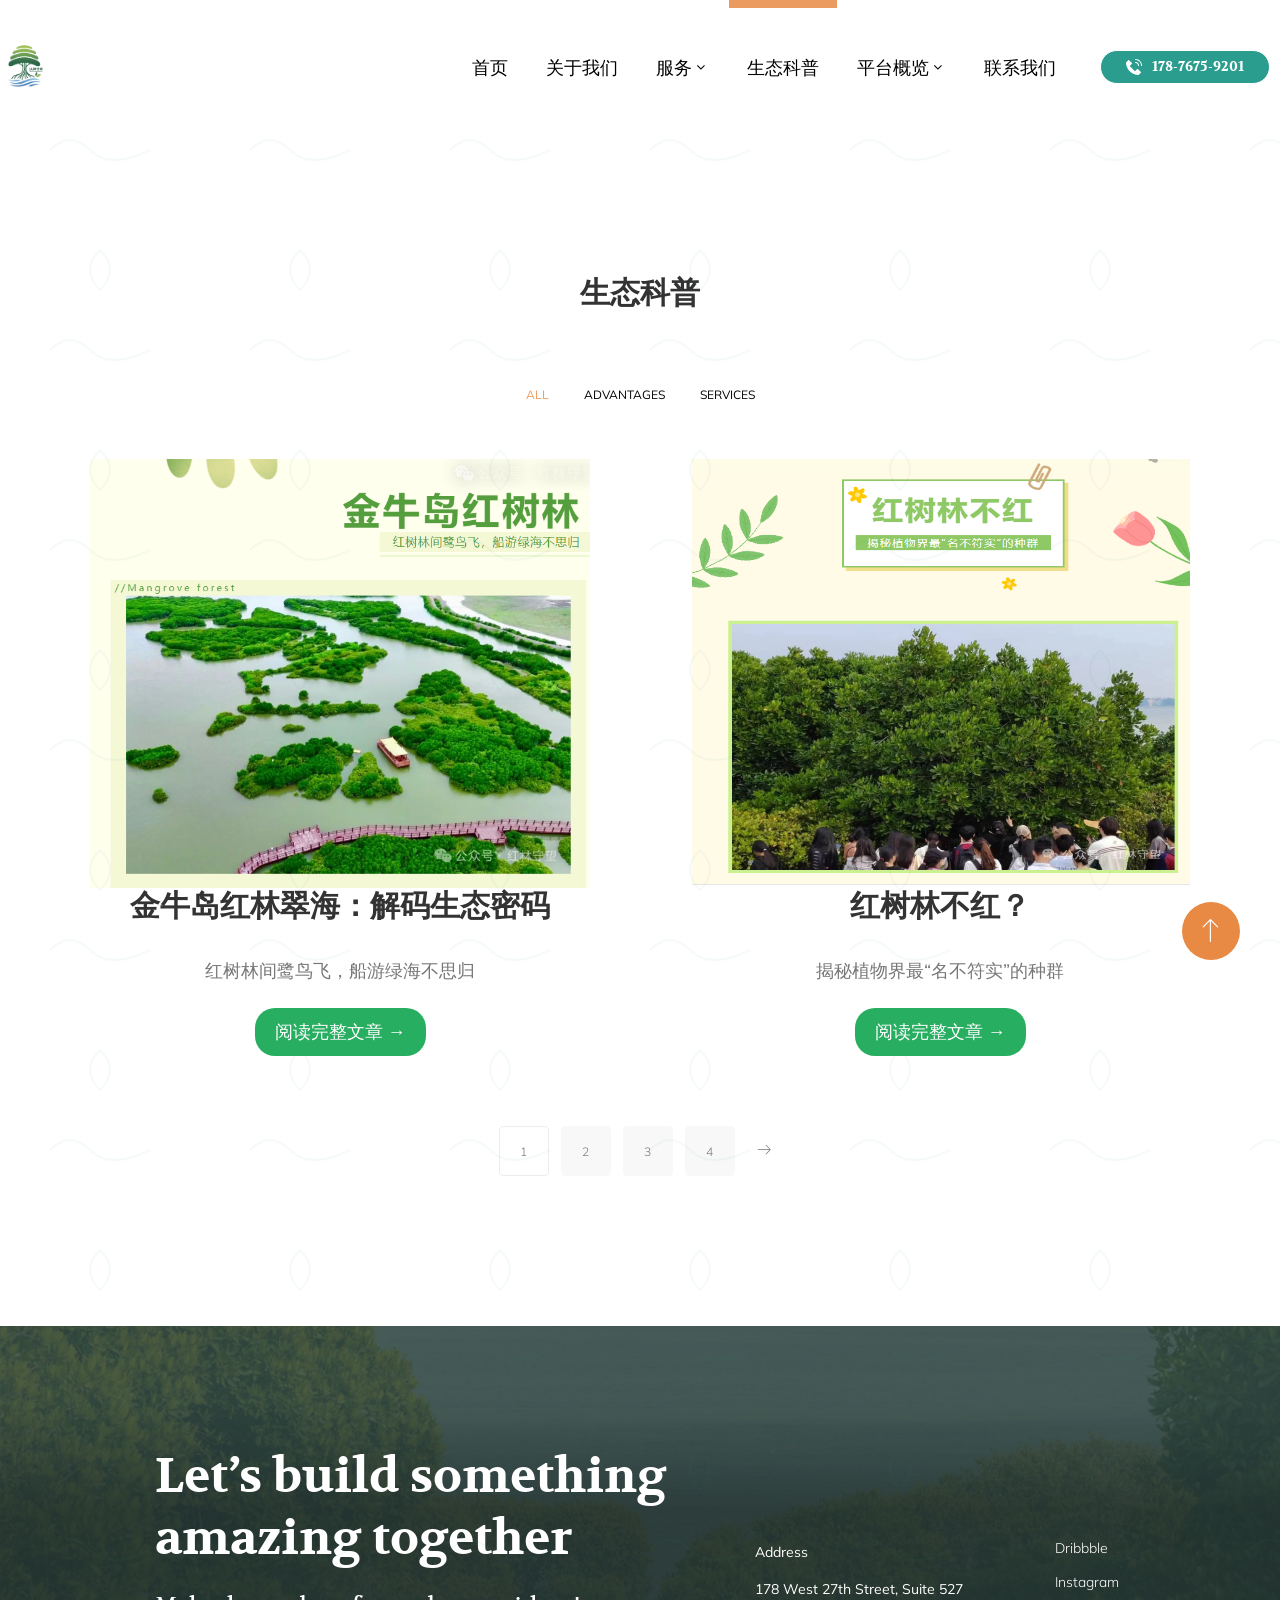
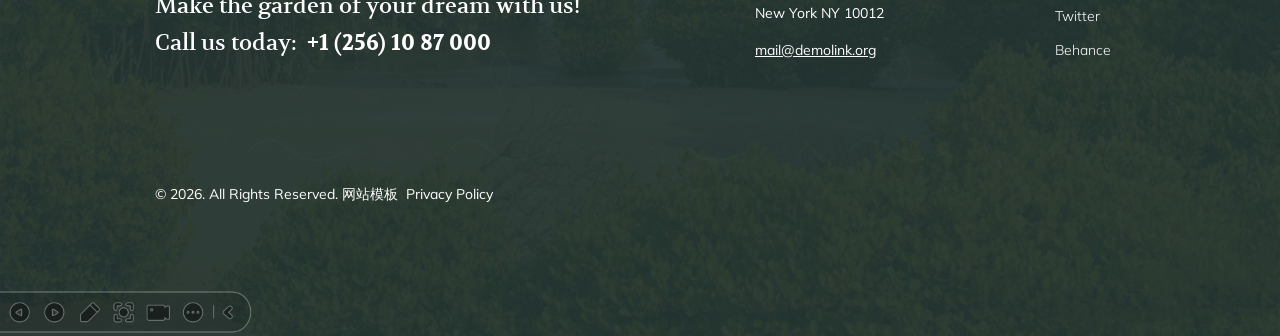
==== portfolio.html @ 729bc595 "deploy: 2025-04-23 18:42:29" ====
<!DOCTYPE html>
<html class="wide wow-animation" lang="en">
  <head>
    <!-- Site Title-->
    <title>红林守望</title>
    <meta name="format-detection" content="telephone=no">
    <meta name="viewport" content="width=device-width, height=device-height, initial-scale=1.0, maximum-scale=1.0, user-scalable=0">
    <!-- <meta name="viewport" content="width=device-width, initial-scale=1.0"> -->
    <meta http-equiv="X-UA-Compatible" content="IE=edge">
    <meta charset="utf-8">
    <link rel="icon" href="images/logo(1).png" type="image/x-icon">
    <!-- Stylesheets-->
    <link rel="stylesheet" type="text/css" href="https://fonts.googleapis.com/css2?family=Mulish:ital,wght@0,200;0,300;0,400;0,500;0,600;0,700;1,300;1,400&amp;family=Volkhov:wght@400;700&amp;display=swap">
    <link rel="stylesheet" href="css/bootstrap.css">
    <link rel="stylesheet" href="css/fonts.css">
    <link rel="stylesheet" href="css/style.css">
    <!-- <link rel="stylesheet" href="css/bootstrap.min.css"> -->

  </head>
  <body>
    <div id="page-loader">
      <div class="cssload-container">
        <div class="cssload-speeding-wheel"></div>
      </div>
    </div>
    <!-- Page-->
    <div class="page">
      <!-- Page Header-->
      <header class="page-header">
        <!-- RD Navbar-->
        <div class="rd-navbar-wrap">
          <nav class="rd-navbar novi-bg novi-bg-img" data-layout="rd-navbar-fixed" data-sm-layout="rd-navbar-fixed" data-md-layout="rd-navbar-fixed" data-lg-layout="rd-navbar-fixed" data-xl-layout="rd-navbar-static" data-xxl-layout="rd-navbar-static" data-sm-device-layout="rd-navbar-fixed" data-md-device-layout="rd-navbar-fixed" data-lg-device-layout="rd-navbar-fixed" data-xl-device-layout="rd-navbar-static" data-xxl-device-layout="rd-navbar-static" data-stick-up-clone="false" data-sm-stick-up="true" data-md-stick-up="true" data-lg-stick-up="true" data-xl-stick-up="true" data-xxl-stick-up="true" data-lg-stick-up-offset="69px" data-xl-stick-up-offset="1px" data-xxl-stick-up-offset="1px">
            <div class="rd-navbar-inner">
              <!-- RD Navbar Panel-->
              <div class="rd-navbar-panel">
                <button class="rd-navbar-toggle" data-rd-navbar-toggle=".rd-navbar-nav-wrap"><span></span></button>
                <!-- RD Navbar Brand-->
                <div class="rd-navbar-brand">
                  <!-- Brand--><a class="brand" href="index.html"><img class="brand-logo-dark" src="images/logo(1).png" alt="" width="119" height="43"/><img class="brand-logo-light" src="images/logo(1).png" alt="" width="119" height="43"/></a>
                </div>
              </div>
              <!-- RD Navbar Nav-->
              <div class="rd-navbar-nav-wrap">
                <div class="rd-navbar-nav-wrap__element"><a class="button button-primary button-icon button-sm" href="tel:#">
                    <svg width="16" height="16" viewBox="0 0 16 16">
                      <path d="M9.5 0H9V1H9.5C10.2604 1 10.974 1.14583 11.6406 1.4375C12.3073 1.71875 12.8906 2.10938 13.3906 2.60938C13.8906 3.10938 14.2812 3.69271 14.5625 4.35938C14.8542 5.02604 15 5.73958 15 6.5V7H16V6.5C16 5.60417 15.8281 4.76042 15.4844 3.96875C15.151 3.17708 14.6875 2.48958 14.0938 1.90625C13.5104 1.3125 12.8229 0.848958 12.0312 0.515625C11.2396 0.171875 10.3958 0 9.5 0ZM13 7V6.5C13 6.02083 12.9062 5.56771 12.7188 5.14062C12.5417 4.71354 12.2917 4.34375 11.9688 4.03125C11.6562 3.70833 11.2865 3.45833 10.8594 3.28125C10.4323 3.09375 9.97917 3 9.5 3H9V4H9.5C10.1875 4 10.776 4.24479 11.2656 4.73438C11.7552 5.22396 12 5.8125 12 6.5V7H13ZM12.5938 16L14.8438 13.7344C14.9479 13.6406 15 13.526 15 13.3906C15 13.2448 14.9479 13.1198 14.8438 13.0156L11.8906 10.0625C11.7969 9.96875 11.6771 9.92188 11.5312 9.92188C11.3958 9.92188 11.2812 9.96875 11.1875 10.0625L8.92188 12.3281L3.67188 7.07812L5.9375 4.8125C6.03125 4.71875 6.07812 4.60417 6.07812 4.46875C6.07812 4.32292 6.03125 4.20312 5.9375 4.10938L2.98438 1.15625C2.88021 1.05208 2.75521 1 2.60938 1C2.47396 1 2.35938 1.05208 2.26562 1.15625L0 3.40625C0 5.14583 0.328125 6.78125 0.984375 8.3125C1.65104 9.84375 2.55208 11.1771 3.6875 12.3125C4.82292 13.4479 6.15625 14.3438 7.6875 15C9.21875 15.6667 10.8542 16 12.5938 16Z"></path>
                    </svg><span>178-7675-9201</span></a></div>
                <ul class="rd-navbar-nav">
                  <li class="rd-nav-item"><a class="rd-nav-link" href="index.html">首页</a>
                  </li>
                  <li class="rd-nav-item"><a class="rd-nav-link" href="about.html">关于我们</a>
                  </li>
                  <li class="rd-nav-item"><a class="rd-nav-link" href="services.html">服务</a>
                    <ul class="rd-menu rd-navbar-dropdown">
                      <li class="rd-dropdown-item"><a class="rd-dropdown-link" href="services.html">服务</a>
                      </li>
                      <li class="rd-dropdown-item"><a class="rd-dropdown-link" href="single-service.html">会员服务</a>
                      </li>
                    </ul>
                  </li>
                  <li class="rd-nav-item active"><a class="rd-nav-link" href="portfolio.html">生态科普</a>
                  </li>
                  <li class="rd-nav-item"><a class="rd-nav-link" href="#">平台概览</a>
                    <ul class="rd-menu rd-navbar-megamenu">
                      <li class="rd-megamenu-item">
                        <p class="rd-megamenu-header">生态数据</p>
                        <ul class="rd-megamenu-list">
                          <li class="rd-megamenu-list-item"><a class="rd-megamenu-list-link" href="404-page.html">404 Page</a></li>
                          <li class="rd-megamenu-list-item"><a class="rd-megamenu-list-link" href="search-results.html">Search Results</a></li>
                          <li class="rd-megamenu-list-item"><a class="rd-megamenu-list-link" href="privacy-policy.html">Privacy Policy</a></li>
                          <li class="rd-megamenu-list-item"><a class="rd-megamenu-list-link" href="accordion.html">Accordion</a></li>
                        </ul>
                      </li>
                      <li class="rd-megamenu-item">
                        <p class="rd-megamenu-header">Elements</p>
                        <ul class="rd-megamenu-list">
                          <li class="rd-megamenu-list-item"><a class="rd-megamenu-list-link" href="buttons.html">Buttons</a></li>
                          <li class="rd-megamenu-list-item"><a class="rd-megamenu-list-link" href="typography.html">Typography</a></li>
                          <li class="rd-megamenu-list-item"><a class="rd-megamenu-list-link" href="tabs.html">Tabs</a></li>
                          <li class="rd-megamenu-list-item"><a class="rd-megamenu-list-link" href="contact-forms.html">Contact Forms</a></li>
                        </ul>
                      </li>
                    </ul>
                  </li>
                  <li class="rd-nav-item"><a class="rd-nav-link" href="contacts.html">联系我们</a>
                  </li>
                </ul>
              </div>
            </div>
          </nav>
        </div>
      </header>

      <!-- Breadcrumbs
      <section class="section novi-bg novi-bg-img breadcrumbs-custom">
        <div class="container">
          <div class="breadcrumbs-custom__inner">
            <p class="breadcrumbs-custom__title">Portfolio</p>
            <ul class="breadcrumbs-custom__path">
              <li><a href="index.html">Home</a></li>
              <li class="active">Portfolio</li>
            </ul>
          </div>
        </div>
      </section> -->

      <section class="section novi-bg novi-bg-img section-lg bg-default text-center">
        <div class="container">
          <h3>生态科普</h3>
          <div class="isotope-wrap row row-70">
            <div class="col-sm-12">
              <ul class="list-nav isotope-filters isotope-filters-horizontal">
                <li><a class="active" data-isotope-filter="*" data-isotope-group="gallery" href="#">All</a></li>
                <li><a data-isotope-filter="Category 1" data-isotope-group="gallery" href="#">Advantages</a></li>
                <li><a data-isotope-filter="Category 2" data-isotope-group="gallery" href="#">Services</a></li>
              </ul>
              <!-- <a href="https://mp.weixin.qq.com/s/g0KzuZ9nDtDCuirLggpBhQ" target="_blank">
                <img 
                    src="images/gzh1.png" 
                    alt="示例图片"
                    style="width: 500px; height: auto; cursor: pointer;"
                >
            </a>
            <a href="https://mp.weixin.qq.com/s/JZpH1WlReajyDQAFOYe4UA" target="_blank">
              <img 
                  src="images/gzh2.png" 
                  alt="示例图片"
                  style="width: 500px; height: 429.46px; cursor: pointer;"
              >
          </a> -->
          <!-- 文章卡片示例 -->
<div class="article-card row">
  <div style="width: 50%;">
      <a href="https://mp.weixin.qq.com/s/g0KzuZ9nDtDCuirLggpBhQ" target="_blank">
        <img 
            src="images/gzh1.png" 
            alt="示例图片"
            style="width: 500px; height: auto; cursor: pointer;"
        >
    </a>
      <div class="card-content">
        <h3>金牛岛红林翠海：解码生态密码</h3>
        <p>红树林间鹭鸟飞，船游绿海不思归</p>
        <a href="https://mp.weixin.qq.com/s/g0KzuZ9nDtDCuirLggpBhQ" target="_blank" class="read-btn">
          阅读完整文章 →
        </a>
      </div>
  </div>
    <div style="width: 50%;">
      <a href="https://mp.weixin.qq.com/s/JZpH1WlReajyDQAFOYe4UA" target="_blank">
        <img 
            src="images/gzh2.png" 
            alt="示例图片"
            style="width: 500px; height: 429.46px; cursor: pointer;"
        >
      </a>
      <div class="card-content">
        <h3>红树林不红？</h3>
        <p>揭秘植物界最“名不符实”的种群</p>
        <a href="https://mp.weixin.qq.com/s/JZpH1WlReajyDQAFOYe4UA" target="_blank" class="read-btn">
          阅读完整文章 →
        </a>
      </div>
    </div>
  
</div>
<!-- <div class="article-card">
  <a href="https://mp.weixin.qq.com/s/JZpH1WlReajyDQAFOYe4UA" target="_blank">
    <img 
        src="images/gzh2.png" 
        alt="示例图片"
        style="width: 500px; height: 429.46px; cursor: pointer;"
    >
</a>
  <div class="card-content">
    <h3>北极熊生存现状研究报告</h3>
    <p>全球变暖导致海冰面积持续减少...</p>
    <a href="https://mp.weixin.qq.com/s/JZpH1WlReajyDQAFOYe4UA" target="_blank" class="read-btn">
      阅读完整文章 →
    </a>
  </div>
</div> -->



<style>
/* 卡片悬停动效 */
.article-card {
  transition: transform 0.3s ease;
}
.article-card:hover {
  transform: translateY(-5px);
}

/* 阅读按钮样式 */
.read-btn {
  background: #27ae60;
  padding: 8px 20px;
  border-radius: 20px;
  color: white;
  display: inline-block;
}
.read-btn:hover {
  background: #219a52;
}
</style>
              <!-- <div class="isotope row" data-isotope-layout="fitRows" data-isotope-group="gallery">
                <div class="col-12 col-md-6 col-lg-4 isotope-item" data-filter="Category 1"><a class="img-thumbnail-variant-3" href="images/services-1-original.jpg" data-lightgallery="item">
                    <figure><img src="images/services-1-418x315.jpg" alt="" width="418" height="315"/>
                    </figure>
                    <div class="caption"><span class="icon novi-icon hover-top-element linear-icon-picture"></span>
                      <ul class="list-inline-tag hover-top-element">
                        <li>Advantages</li>
                      </ul>
                      <p class="heading-5 hover-top-element">Professional Staff</p>
                      <div class="divider"></div>
                      <p class="small hover-bottom-element">Creating stunning exteriors.</p><span class="icon novi-icon arrow-right linear-icon-plus"></span>
                    </div></a>
                </div>
                <div class="col-12 col-md-6 col-lg-4 isotope-item" data-filter="Category 1"><a class="img-thumbnail-variant-3" href="images/services-2-original.jpg" data-lightgallery="item">
                    <figure><img src="images/services-2-418x315.jpg" alt="" width="418" height="315"/>
                    </figure>
                    <div class="caption"><span class="icon novi-icon hover-top-element linear-icon-picture"></span>
                      <ul class="list-inline-tag hover-top-element">
                        <li>Advantages</li>
                      </ul>
                      <p class="heading-5 hover-top-element">High-Quality Materials</p>
                      <div class="divider"></div>
                      <p class="small hover-bottom-element">Creating stunning exteriors.</p><span class="icon novi-icon arrow-right linear-icon-plus"></span>
                    </div></a>
                </div>
                <div class="col-12 col-md-6 col-lg-4 isotope-item" data-filter="Category 2"><a class="img-thumbnail-variant-3" href="images/services-3-original.jpg" data-lightgallery="item">
                    <figure><img src="images/services-3-418x315.jpg" alt="" width="418" height="315"/>
                    </figure>
                    <div class="caption"><span class="icon novi-icon hover-top-element linear-icon-picture"></span>
                      <ul class="list-inline-tag hover-top-element">
                        <li>Services</li>
                      </ul>
                      <p class="heading-5 hover-top-element">Exterior Design</p>
                      <div class="divider"></div>
                      <p class="small hover-bottom-element">Creating stunning exteriors.</p><span class="icon novi-icon arrow-right linear-icon-plus"></span>
                    </div></a>
                </div>
                <div class="col-12 col-md-6 col-lg-4 isotope-item" data-filter="Category 2"><a class="img-thumbnail-variant-3" href="images/services-4-original.jpg" data-lightgallery="item">
                    <figure><img src="images/services-4-418x315.jpg" alt="" width="418" height="315"/>
                    </figure>
                    <div class="caption"><span class="icon novi-icon hover-top-element linear-icon-picture"></span>
                      <ul class="list-inline-tag hover-top-element">
                        <li>Services</li>
                      </ul>
                      <p class="heading-5 hover-top-element">Project Planning</p>
                      <div class="divider"></div>
                      <p class="small hover-bottom-element">Creating stunning exteriors.</p><span class="icon novi-icon arrow-right linear-icon-plus"></span>
                    </div></a>
                </div>
                <div class="col-12 col-md-6 col-lg-4 isotope-item" data-filter="Category 2"><a class="img-thumbnail-variant-3" href="images/services-5-original.jpg" data-lightgallery="item">
                    <figure><img src="images/services-5-418x315.jpg" alt="" width="418" height="315"/>
                    </figure>
                    <div class="caption"><span class="icon novi-icon hover-top-element linear-icon-picture"></span>
                      <ul class="list-inline-tag hover-top-element">
                        <li>Services</li>
                      </ul>
                      <p class="heading-5 hover-top-element">Exterior Renovation</p>
                      <div class="divider"></div>
                      <p class="small hover-bottom-element">Creating stunning exteriors.</p><span class="icon novi-icon arrow-right linear-icon-plus"></span>
                    </div></a>
                </div>
                <div class="col-12 col-md-6 col-lg-4 isotope-item" data-filter="Category 2"><a class="img-thumbnail-variant-3" href="images/services-6-original.jpg" data-lightgallery="item">
                    <figure><img src="images/services-6-418x315.jpg" alt="" width="418" height="315"/>
                    </figure>
                    <div class="caption"><span class="icon novi-icon hover-top-element linear-icon-picture"></span>
                      <ul class="list-inline-tag hover-top-element">
                        <li>Services</li>
                      </ul>
                      <p class="heading-5 hover-top-element">Landscape Design</p>
                      <div class="divider"></div>
                      <p class="small hover-bottom-element">Creating stunning exteriors.</p><span class="icon novi-icon arrow-right linear-icon-plus"></span>
                    </div></a>
                </div>
              </div> -->
            </div>
            <div class="col-sm-12">
              <!-- Classic Pagination-->
              <nav>
                <ul class="pagination-classic">
                  <li class="active"><span>1</span></li>
                  <li><a href="#">2</a></li>
                  <li><a href="#">3</a></li>
                  <li><a href="#">4</a></li>
                  <li><a class="icon novi-icon linear-icon-arrow-right" href="#"></a></li>
                </ul>
              </nav>
            </div>
          </div>
        </div>
      </section>
      <!-- Page Footer-->
      <footer class="section footer bg-secondary">
        <div class="container">
          <div class="row row-50 align-items-end">
            <div class="col-lg-6 offset-xl-1">
              <h2>Let’s build something amazing together</h2>
              <h4 class="fw-normal">Make the garden of your dream with us!</h4>
              <h4 class="fw-normal">Call us today:&nbsp;&nbsp;<a class="fw-bold" href="tel:#">+1 (256) 10 87 000</a></h4>
            </div>
            <div class="col-lg-3 col-sm-6">
              <div class="small">Address</div>
              <div class="small"><a href="#">178 West 27th Street, Suite 527 <br> New York NY 10012</a></div>
              <div class="small"><a href="mailto:#">mail@demolink.org</a></div>
            </div>
            <div class="col-xl-2 col-lg-3 col-sm-6">
              <ul class="footer-link-list small">
                <li class="footer-link-item"><a class="footer-link fw-light" href="#">Dribbble</a></li>
                <li class="footer-link-item"><a class="footer-link fw-light" href="#">Instagram</a></li>
                <li class="footer-link-item"><a class="footer-link fw-light" href="#">Twitter</a></li>
                <li class="footer-link-item"><a class="footer-link fw-light" href="#">Behance</a></li>
              </ul>
            </div>
          </div>
          <div class="row">
            <div class="col-auto offset-xl-1">
              <p class="rights small"><span>&copy;&nbsp;</span><span class="copyright-year"></span><span>.&nbsp;</span><span>All Rights Reserved.</span><span>&nbsp;</span><a target="_blank" href="https://www.mobanwang.com/" title="网站模板">网站模板</a>&nbsp;&nbsp;<a href="privacy-policy.html">Privacy Policy</a></p>
            </div>
          </div>
        </div>
      </footer>
    </div>
    <!-- Global Mailform Output-->
    <div class="snackbars" id="form-output-global"></div>
    <!-- Javascript-->
    <script src="js/core.min.js"></script>
    <script src="js/script.js"></script>
  </body>
</html>
---- css/fonts.css ----
/** @group Fonts *//*
*
* Font Awesome Icons 4.7.0
* --------------------------------------------------
*/@font-face {	font-family: 'FontAwesome';	src: url("../fonts/fontawesome-webfont.eot?v=4.7.0");	src: url("../fonts/fontawesome-webfont.eot?#iefix&v=4.7.0") format("embedded-opentype"), url("../fonts/fontawesome-webfont.woff2?v=4.7.0") format("woff2"), url("../fonts/fontawesome-webfont.woff?v=4.7.0") format("woff"), url("../fonts/fontawesome-webfont.ttf?v=4.7.0") format("truetype"), url("../fonts/fontawesome-webfont.svg?v=4.7.0#fontawesomeregular") format("svg");	font-weight: normal;	font-style: normal;}.fa {	display: inline-block;	font-family: 'FontAwesome';	font-size: inherit;	text-rendering: auto;	-webkit-font-smoothing: antialiased;	-moz-osx-font-smoothing: grayscale;}[class*='fa-']:before {	font-weight: 400;	font-family: 'FontAwesome';}/* makes the font 33% larger relative to the icon container */.fa-lg {	font-size: 1.33333333em;	line-height: 0.75em;	vertical-align: -15%;}.fa-2x {	font-size: 2em;}.fa-3x {	font-size: 3em;}.fa-4x {	font-size: 4em;}.fa-5x {	font-size: 5em;}.fa-fw {	width: 1.28571429em;	text-align: center;}.fa-ul {	padding-left: 0;	margin-left: 2.14285714em;	list-style-type: none;}.fa-ul > li {	position: relative;}.fa-li {	position: absolute;	left: -2.14285714em;	width: 2.14285714em;	top: 0.14285714em;	text-align: center;}.fa-li.fa-lg {	left: -1.85714286em;}.fa-border {	padding: .2em .25em .15em;	border: solid 0.08em #eeeeee;	border-radius: .1em;}.fa-pull-left {	float: left;}.fa-pull-right {	float: right;}.fa.fa-pull-left {	margin-right: .3em;}.fa.fa-pull-right {	margin-left: .3em;}/* Deprecated as of 4.4.0 */.pull-right {	float: right;}.pull-left {	float: left;}.fa.pull-left {	margin-right: .3em;}.fa.pull-right {	margin-left: .3em;}.fa-spin {	-webkit-animation: fa-spin 2s infinite linear;	animation: fa-spin 2s infinite linear;}.fa-pulse {	-webkit-animation: fa-spin 1s infinite steps(8);	animation: fa-spin 1s infinite steps(8);}@-webkit-keyframes fa-spin {	0% {		-webkit-transform: rotate(0deg);		transform: rotate(0deg);	}	100% {		-webkit-transform: rotate(359deg);		transform: rotate(359deg);	}}@keyframes fa-spin {	0% {		-webkit-transform: rotate(0deg);		transform: rotate(0deg);	}	100% {		-webkit-transform: rotate(359deg);		transform: rotate(359deg);	}}.fa-rotate-90 {	-ms-filter: "progid:DXImageTransform.Microsoft.BasicImage(rotation=1)";	-webkit-transform: rotate(90deg);	-ms-transform: rotate(90deg);	transform: rotate(90deg);}.fa-rotate-180 {	-ms-filter: "progid:DXImageTransform.Microsoft.BasicImage(rotation=2)";	-webkit-transform: rotate(180deg);	-ms-transform: rotate(180deg);	transform: rotate(180deg);}.fa-rotate-270 {	-ms-filter: "progid:DXImageTransform.Microsoft.BasicImage(rotation=3)";	-webkit-transform: rotate(270deg);	-ms-transform: rotate(270deg);	transform: rotate(270deg);}.fa-flip-horizontal {	-ms-filter: "progid:DXImageTransform.Microsoft.BasicImage(rotation=0, mirror=1)";	-webkit-transform: scale(-1, 1);	-ms-transform: scale(-1, 1);	transform: scale(-1, 1);}.fa-flip-vertical {	-ms-filter: "progid:DXImageTransform.Microsoft.BasicImage(rotation=2, mirror=1)";	-webkit-transform: scale(1, -1);	-ms-transform: scale(1, -1);	transform: scale(1, -1);}:root .fa-rotate-90,:root .fa-rotate-180,:root .fa-rotate-270,:root .fa-flip-horizontal,:root .fa-flip-vertical {	filter: none;}.fa-stack {	position: relative;	display: inline-block;	width: 2em;	height: 2em;	line-height: 2em;	vertical-align: middle;}.fa-stack-1x,.fa-stack-2x {	position: absolute;	left: 0;	width: 100%;	text-align: center;}.fa-stack-1x {	line-height: inherit;}.fa-stack-2x {	font-size: 2em;}.fa-inverse {	color: #ffffff;}/* Font Awesome uses the Unicode Private Use Area (PUA) to ensure screen
   readers do not read off random characters that represent icons */.fa-glass:before {	content: "\f000";}.fa-music:before {	content: "\f001";}.fa-search:before {	content: "\f002";}.fa-envelope-o:before {	content: "\f003";}.fa-heart:before {	content: "\f004";}.fa-star:before {	content: "\f005";}.fa-star-o:before {	content: "\f006";}.fa-user:before {	content: "\f007";}.fa-film:before {	content: "\f008";}.fa-th-large:before {	content: "\f009";}.fa-th:before {	content: "\f00a";}.fa-th-list:before {	content: "\f00b";}.fa-check:before {	content: "\f00c";}.fa-remove:before,.fa-close:before,.fa-times:before {	content: "\f00d";}.fa-search-plus:before {	content: "\f00e";}.fa-search-minus:before {	content: "\f010";}.fa-power-off:before {	content: "\f011";}.fa-signal:before {	content: "\f012";}.fa-gear:before,.fa-cog:before {	content: "\f013";}.fa-trash-o:before {	content: "\f014";}.fa-home:before {	content: "\f015";}.fa-file-o:before {	content: "\f016";}.fa-clock-o:before {	content: "\f017";}.fa-road:before {	content: "\f018";}.fa-download:before {	content: "\f019";}.fa-arrow-circle-o-down:before {	content: "\f01a";}.fa-arrow-circle-o-up:before {	content: "\f01b";}.fa-inbox:before {	content: "\f01c";}.fa-play-circle-o:before {	content: "\f01d";}.fa-rotate-right:before,.fa-repeat:before {	content: "\f01e";}.fa-refresh:before {	content: "\f021";}.fa-list-alt:before {	content: "\f022";}.fa-lock:before {	content: "\f023";}.fa-flag:before {	content: "\f024";}.fa-headphones:before {	content: "\f025";}.fa-volume-off:before {	content: "\f026";}.fa-volume-down:before {	content: "\f027";}.fa-volume-up:before {	content: "\f028";}.fa-qrcode:before {	content: "\f029";}.fa-barcode:before {	content: "\f02a";}.fa-tag:before {	content: "\f02b";}.fa-tags:before {	content: "\f02c";}.fa-book:before {	content: "\f02d";}.fa-bookmark:before {	content: "\f02e";}.fa-print:before {	content: "\f02f";}.fa-camera:before {	content: "\f030";}.fa-font:before {	content: "\f031";}.fa-bold:before {	content: "\f032";}.fa-italic:before {	content: "\f033";}.fa-text-height:before {	content: "\f034";}.fa-text-width:before {	content: "\f035";}.fa-align-left:before {	content: "\f036";}.fa-align-center:before {	content: "\f037";}.fa-align-right:before {	content: "\f038";}.fa-align-justify:before {	content: "\f039";}.fa-list:before {	content: "\f03a";}.fa-dedent:before,.fa-outdent:before {	content: "\f03b";}.fa-indent:before {	content: "\f03c";}.fa-video-camera:before {	content: "\f03d";}.fa-photo:before,.fa-image:before,.fa-picture-o:before {	content: "\f03e";}.fa-pencil:before {	content: "\f040";}.fa-map-marker:before {	content: "\f041";}.fa-adjust:before {	content: "\f042";}.fa-tint:before {	content: "\f043";}.fa-edit:before,.fa-pencil-square-o:before {	content: "\f044";}.fa-share-square-o:before {	content: "\f045";}.fa-check-square-o:before {	content: "\f046";}.fa-arrows:before {	content: "\f047";}.fa-step-backward:before {	content: "\f048";}.fa-fast-backward:before {	content: "\f049";}.fa-backward:before {	content: "\f04a";}.fa-play:before {	content: "\f04b";}.fa-pause:before {	content: "\f04c";}.fa-stop:before {	content: "\f04d";}.fa-forward:before {	content: "\f04e";}.fa-fast-forward:before {	content: "\f050";}.fa-step-forward:before {	content: "\f051";}.fa-eject:before {	content: "\f052";}.fa-chevron-left:before {	content: "\f053";}.fa-chevron-right:before {	content: "\f054";}.fa-plus-circle:before {	content: "\f055";}.fa-minus-circle:before {	content: "\f056";}.fa-times-circle:before {	content: "\f057";}.fa-check-circle:before {	content: "\f058";}.fa-question-circle:before {	content: "\f059";}.fa-info-circle:before {	content: "\f05a";}.fa-crosshairs:before {	content: "\f05b";}.fa-times-circle-o:before {	content: "\f05c";}.fa-check-circle-o:before {	content: "\f05d";}.fa-ban:before {	content: "\f05e";}.fa-arrow-left:before {	content: "\f060";}.fa-arrow-right:before {	content: "\f061";}.fa-arrow-up:before {	content: "\f062";}.fa-arrow-down:before {	content: "\f063";}.fa-mail-forward:before,.fa-share:before {	content: "\f064";}.fa-expand:before {	content: "\f065";}.fa-compress:before {	content: "\f066";}.fa-plus:before {	content: "\f067";}.fa-minus:before {	content: "\f068";}.fa-asterisk:before {	content: "\f069";}.fa-exclamation-circle:before {	content: "\f06a";}.fa-gift:before {	content: "\f06b";}.fa-leaf:before {	content: "\f06c";}.fa-fire:before {	content: "\f06d";}.fa-eye:before {	content: "\f06e";}.fa-eye-slash:before {	content: "\f070";}.fa-warning:before,.fa-exclamation-triangle:before {	content: "\f071";}.fa-plane:before {	content: "\f072";}.fa-calendar:before {	content: "\f073";}.fa-random:before {	content: "\f074";}.fa-comment:before {	content: "\f075";}.fa-magnet:before {	content: "\f076";}.fa-chevron-up:before {	content: "\f077";}.fa-chevron-down:before {	content: "\f078";}.fa-retweet:before {	content: "\f079";}.fa-shopping-cart:before {	content: "\f07a";}.fa-folder:before {	content: "\f07b";}.fa-folder-open:before {	content: "\f07c";}.fa-arrows-v:before {	content: "\f07d";}.fa-arrows-h:before {	content: "\f07e";}.fa-bar-chart-o:before,.fa-bar-chart:before {	content: "\f080";}.fa-twitter-square:before {	content: "\f081";}.fa-facebook-square:before {	content: "\f082";}.fa-camera-retro:before {	content: "\f083";}.fa-key:before {	content: "\f084";}.fa-gears:before,.fa-cogs:before {	content: "\f085";}.fa-comments:before {	content: "\f086";}.fa-thumbs-o-up:before {	content: "\f087";}.fa-thumbs-o-down:before {	content: "\f088";}.fa-star-half:before {	content: "\f089";}.fa-heart-o:before {	content: "\f08a";}.fa-sign-out:before {	content: "\f08b";}.fa-linkedin-square:before {	content: "\f08c";}.fa-thumb-tack:before {	content: "\f08d";}.fa-external-link:before {	content: "\f08e";}.fa-sign-in:before {	content: "\f090";}.fa-trophy:before {	content: "\f091";}.fa-github-square:before {	content: "\f092";}.fa-upload:before {	content: "\f093";}.fa-lemon-o:before {	content: "\f094";}.fa-phone:before {	content: "\f095";}.fa-square-o:before {	content: "\f096";}.fa-bookmark-o:before {	content: "\f097";}.fa-phone-square:before {	content: "\f098";}.fa-twitter:before {	content: "\f099";}.fa-facebook-f:before,.fa-facebook:before {	content: "\f09a";}.fa-github:before {	content: "\f09b";}.fa-unlock:before {	content: "\f09c";}.fa-credit-card:before {	content: "\f09d";}.fa-feed:before,.fa-rss:before {	content: "\f09e";}.fa-hdd-o:before {	content: "\f0a0";}.fa-bullhorn:before {	content: "\f0a1";}.fa-bell:before {	content: "\f0f3";}.fa-certificate:before {	content: "\f0a3";}.fa-hand-o-right:before {	content: "\f0a4";}.fa-hand-o-left:before {	content: "\f0a5";}.fa-hand-o-up:before {	content: "\f0a6";}.fa-hand-o-down:before {	content: "\f0a7";}.fa-arrow-circle-left:before {	content: "\f0a8";}.fa-arrow-circle-right:before {	content: "\f0a9";}.fa-arrow-circle-up:before {	content: "\f0aa";}.fa-arrow-circle-down:before {	content: "\f0ab";}.fa-globe:before {	content: "\f0ac";}.fa-wrench:before {	content: "\f0ad";}.fa-tasks:before {	content: "\f0ae";}.fa-filter:before {	content: "\f0b0";}.fa-briefcase:before {	content: "\f0b1";}.fa-arrows-alt:before {	content: "\f0b2";}.fa-group:before,.fa-users:before {	content: "\f0c0";}.fa-chain:before,.fa-link:before {	content: "\f0c1";}.fa-cloud:before {	content: "\f0c2";}.fa-flask:before {	content: "\f0c3";}.fa-cut:before,.fa-scissors:before {	content: "\f0c4";}.fa-copy:before,.fa-files-o:before {	content: "\f0c5";}.fa-paperclip:before {	content: "\f0c6";}.fa-save:before,.fa-floppy-o:before {	content: "\f0c7";}.fa-square:before {	content: "\f0c8";}.fa-navicon:before,.fa-reorder:before,.fa-bars:before {	content: "\f0c9";}.fa-list-ul:before {	content: "\f0ca";}.fa-list-ol:before {	content: "\f0cb";}.fa-strikethrough:before {	content: "\f0cc";}.fa-underline:before {	content: "\f0cd";}.fa-table:before {	content: "\f0ce";}.fa-magic:before {	content: "\f0d0";}.fa-truck:before {	content: "\f0d1";}.fa-pinterest:before {	content: "\f0d2";}.fa-pinterest-square:before {	content: "\f0d3";}.fa-google-plus-square:before {	content: "\f0d4";}.fa-google-plus:before {	content: "\f0d5";}.fa-money:before {	content: "\f0d6";}.fa-caret-down:before {	content: "\f0d7";}.fa-caret-up:before {	content: "\f0d8";}.fa-caret-left:before {	content: "\f0d9";}.fa-caret-right:before {	content: "\f0da";}.fa-columns:before {	content: "\f0db";}.fa-unsorted:before,.fa-sort:before {	content: "\f0dc";}.fa-sort-down:before,.fa-sort-desc:before {	content: "\f0dd";}.fa-sort-up:before,.fa-sort-asc:before {	content: "\f0de";}.fa-envelope:before {	content: "\f0e0";}.fa-linkedin:before {	content: "\f0e1";}.fa-rotate-left:before,.fa-undo:before {	content: "\f0e2";}.fa-legal:before,.fa-gavel:before {	content: "\f0e3";}.fa-dashboard:before,.fa-tachometer:before {	content: "\f0e4";}.fa-comment-o:before {	content: "\f0e5";}.fa-comments-o:before {	content: "\f0e6";}.fa-flash:before,.fa-bolt:before {	content: "\f0e7";}.fa-sitemap:before {	content: "\f0e8";}.fa-umbrella:before {	content: "\f0e9";}.fa-paste:before,.fa-clipboard:before {	content: "\f0ea";}.fa-lightbulb-o:before {	content: "\f0eb";}.fa-exchange:before {	content: "\f0ec";}.fa-cloud-download:before {	content: "\f0ed";}.fa-cloud-upload:before {	content: "\f0ee";}.fa-user-md:before {	content: "\f0f0";}.fa-stethoscope:before {	content: "\f0f1";}.fa-suitcase:before {	content: "\f0f2";}.fa-bell-o:before {	content: "\f0a2";}.fa-coffee:before {	content: "\f0f4";}.fa-cutlery:before {	content: "\f0f5";}.fa-file-text-o:before {	content: "\f0f6";}.fa-building-o:before {	content: "\f0f7";}.fa-hospital-o:before {	content: "\f0f8";}.fa-ambulance:before {	content: "\f0f9";}.fa-medkit:before {	content: "\f0fa";}.fa-fighter-jet:before {	content: "\f0fb";}.fa-beer:before {	content: "\f0fc";}.fa-h-square:before {	content: "\f0fd";}.fa-plus-square:before {	content: "\f0fe";}.fa-angle-double-left:before {	content: "\f100";}.fa-angle-double-right:before {	content: "\f101";}.fa-angle-double-up:before {	content: "\f102";}.fa-angle-double-down:before {	content: "\f103";}.fa-angle-left:before {	content: "\f104";}.fa-angle-right:before {	content: "\f105";}.fa-angle-up:before {	content: "\f106";}.fa-angle-down:before {	content: "\f107";}.fa-desktop:before {	content: "\f108";}.fa-laptop:before {	content: "\f109";}.fa-tablet:before {	content: "\f10a";}.fa-mobile-phone:before,.fa-mobile:before {	content: "\f10b";}.fa-circle-o:before {	content: "\f10c";}.fa-quote-left:before {	content: "\f10d";}.fa-quote-right:before {	content: "\f10e";}.fa-spinner:before {	content: "\f110";}.fa-circle:before {	content: "\f111";}.fa-mail-reply:before,.fa-reply:before {	content: "\f112";}.fa-github-alt:before {	content: "\f113";}.fa-folder-o:before {	content: "\f114";}.fa-folder-open-o:before {	content: "\f115";}.fa-smile-o:before {	content: "\f118";}.fa-frown-o:before {	content: "\f119";}.fa-meh-o:before {	content: "\f11a";}.fa-gamepad:before {	content: "\f11b";}.fa-keyboard-o:before {	content: "\f11c";}.fa-flag-o:before {	content: "\f11d";}.fa-flag-checkered:before {	content: "\f11e";}.fa-terminal:before {	content: "\f120";}.fa-code:before {	content: "\f121";}.fa-mail-reply-all:before,.fa-reply-all:before {	content: "\f122";}.fa-star-half-empty:before,.fa-star-half-full:before,.fa-star-half-o:before {	content: "\f123";}.fa-location-arrow:before {	content: "\f124";}.fa-crop:before {	content: "\f125";}.fa-code-fork:before {	content: "\f126";}.fa-unlink:before,.fa-chain-broken:before {	content: "\f127";}.fa-question:before {	content: "\f128";}.fa-info:before {	content: "\f129";}.fa-exclamation:before {	content: "\f12a";}.fa-superscript:before {	content: "\f12b";}.fa-subscript:before {	content: "\f12c";}.fa-eraser:before {	content: "\f12d";}.fa-puzzle-piece:before {	content: "\f12e";}.fa-microphone:before {	content: "\f130";}.fa-microphone-slash:before {	content: "\f131";}.fa-shield:before {	content: "\f132";}.fa-calendar-o:before {	content: "\f133";}.fa-fire-extinguisher:before {	content: "\f134";}.fa-rocket:before {	content: "\f135";}.fa-maxcdn:before {	content: "\f136";}.fa-chevron-circle-left:before {	content: "\f137";}.fa-chevron-circle-right:before {	content: "\f138";}.fa-chevron-circle-up:before {	content: "\f139";}.fa-chevron-circle-down:before {	content: "\f13a";}.fa-html5:before {	content: "\f13b";}.fa-css3:before {	content: "\f13c";}.fa-anchor:before {	content: "\f13d";}.fa-unlock-alt:before {	content: "\f13e";}.fa-bullseye:before {	content: "\f140";}.fa-ellipsis-h:before {	content: "\f141";}.fa-ellipsis-v:before {	content: "\f142";}.fa-rss-square:before {	content: "\f143";}.fa-play-circle:before {	content: "\f144";}.fa-ticket:before {	content: "\f145";}.fa-minus-square:before {	content: "\f146";}.fa-minus-square-o:before {	content: "\f147";}.fa-level-up:before {	content: "\f148";}.fa-level-down:before {	content: "\f149";}.fa-check-square:before {	content: "\f14a";}.fa-pencil-square:before {	content: "\f14b";}.fa-external-link-square:before {	content: "\f14c";}.fa-share-square:before {	content: "\f14d";}.fa-compass:before {	content: "\f14e";}.fa-toggle-down:before,.fa-caret-square-o-down:before {	content: "\f150";}.fa-toggle-up:before,.fa-caret-square-o-up:before {	content: "\f151";}.fa-toggle-right:before,.fa-caret-square-o-right:before {	content: "\f152";}.fa-euro:before,.fa-eur:before {	content: "\f153";}.fa-gbp:before {	content: "\f154";}.fa-dollar:before,.fa-usd:before {	content: "\f155";}.fa-rupee:before,.fa-inr:before {	content: "\f156";}.fa-cny:before,.fa-rmb:before,.fa-yen:before,.fa-jpy:before {	content: "\f157";}.fa-ruble:before,.fa-rouble:before,.fa-rub:before {	content: "\f158";}.fa-won:before,.fa-krw:before {	content: "\f159";}.fa-bitcoin:before,.fa-btc:before {	content: "\f15a";}.fa-file:before {	content: "\f15b";}.fa-file-text:before {	content: "\f15c";}.fa-sort-alpha-asc:before {	content: "\f15d";}.fa-sort-alpha-desc:before {	content: "\f15e";}.fa-sort-amount-asc:before {	content: "\f160";}.fa-sort-amount-desc:before {	content: "\f161";}.fa-sort-numeric-asc:before {	content: "\f162";}.fa-sort-numeric-desc:before {	content: "\f163";}.fa-thumbs-up:before {	content: "\f164";}.fa-thumbs-down:before {	content: "\f165";}.fa-youtube-square:before {	content: "\f166";}.fa-youtube:before {	content: "\f167";}.fa-xing:before {	content: "\f168";}.fa-xing-square:before {	content: "\f169";}.fa-youtube-play:before {	content: "\f16a";}.fa-dropbox:before {	content: "\f16b";}.fa-stack-overflow:before {	content: "\f16c";}.fa-instagram:before {	content: "\f16d";}.fa-flickr:before {	content: "\f16e";}.fa-adn:before {	content: "\f170";}.fa-bitbucket:before {	content: "\f171";}.fa-bitbucket-square:before {	content: "\f172";}.fa-tumblr:before {	content: "\f173";}.fa-tumblr-square:before {	content: "\f174";}.fa-long-arrow-down:before {	content: "\f175";}.fa-long-arrow-up:before {	content: "\f176";}.fa-long-arrow-left:before {	content: "\f177";}.fa-long-arrow-right:before {	content: "\f178";}.fa-apple:before {	content: "\f179";}.fa-windows:before {	content: "\f17a";}.fa-android:before {	content: "\f17b";}.fa-linux:before {	content: "\f17c";}.fa-dribbble:before {	content: "\f17d";}.fa-skype:before {	content: "\f17e";}.fa-foursquare:before {	content: "\f180";}.fa-trello:before {	content: "\f181";}.fa-female:before {	content: "\f182";}.fa-male:before {	content: "\f183";}.fa-gittip:before,.fa-gratipay:before {	content: "\f184";}.fa-sun-o:before {	content: "\f185";}.fa-moon-o:before {	content: "\f186";}.fa-archive:before {	content: "\f187";}.fa-bug:before {	content: "\f188";}.fa-vk:before {	content: "\f189";}.fa-weibo:before {	content: "\f18a";}.fa-renren:before {	content: "\f18b";}.fa-pagelines:before {	content: "\f18c";}.fa-stack-exchange:before {	content: "\f18d";}.fa-arrow-circle-o-right:before {	content: "\f18e";}.fa-arrow-circle-o-left:before {	content: "\f190";}.fa-toggle-left:before,.fa-caret-square-o-left:before {	content: "\f191";}.fa-dot-circle-o:before {	content: "\f192";}.fa-wheelchair:before {	content: "\f193";}.fa-vimeo-square:before {	content: "\f194";}.fa-turkish-lira:before,.fa-try:before {	content: "\f195";}.fa-plus-square-o:before {	content: "\f196";}.fa-space-shuttle:before {	content: "\f197";}.fa-slack:before {	content: "\f198";}.fa-envelope-square:before {	content: "\f199";}.fa-wordpress:before {	content: "\f19a";}.fa-openid:before {	content: "\f19b";}.fa-institution:before,.fa-bank:before,.fa-university:before {	content: "\f19c";}.fa-mortar-board:before,.fa-graduation-cap:before {	content: "\f19d";}.fa-yahoo:before {	content: "\f19e";}.fa-google:before {	content: "\f1a0";}.fa-reddit:before {	content: "\f1a1";}.fa-reddit-square:before {	content: "\f1a2";}.fa-stumbleupon-circle:before {	content: "\f1a3";}.fa-stumbleupon:before {	content: "\f1a4";}.fa-delicious:before {	content: "\f1a5";}.fa-digg:before {	content: "\f1a6";}.fa-pied-piper-pp:before {	content: "\f1a7";}.fa-pied-piper-alt:before {	content: "\f1a8";}.fa-drupal:before {	content: "\f1a9";}.fa-joomla:before {	content: "\f1aa";}.fa-language:before {	content: "\f1ab";}.fa-fax:before {	content: "\f1ac";}.fa-building:before {	content: "\f1ad";}.fa-child:before {	content: "\f1ae";}.fa-paw:before {	content: "\f1b0";}.fa-spoon:before {	content: "\f1b1";}.fa-cube:before {	content: "\f1b2";}.fa-cubes:before {	content: "\f1b3";}.fa-behance:before {	content: "\f1b4";}.fa-behance-square:before {	content: "\f1b5";}.fa-steam:before {	content: "\f1b6";}.fa-steam-square:before {	content: "\f1b7";}.fa-recycle:before {	content: "\f1b8";}.fa-automobile:before,.fa-car:before {	content: "\f1b9";}.fa-cab:before,.fa-taxi:before {	content: "\f1ba";}.fa-tree:before {	content: "\f1bb";}.fa-spotify:before {	content: "\f1bc";}.fa-deviantart:before {	content: "\f1bd";}.fa-soundcloud:before {	content: "\f1be";}.fa-database:before {	content: "\f1c0";}.fa-file-pdf-o:before {	content: "\f1c1";}.fa-file-word-o:before {	content: "\f1c2";}.fa-file-excel-o:before {	content: "\f1c3";}.fa-file-powerpoint-o:before {	content: "\f1c4";}.fa-file-photo-o:before,.fa-file-picture-o:before,.fa-file-image-o:before {	content: "\f1c5";}.fa-file-zip-o:before,.fa-file-archive-o:before {	content: "\f1c6";}.fa-file-sound-o:before,.fa-file-audio-o:before {	content: "\f1c7";}.fa-file-movie-o:before,.fa-file-video-o:before {	content: "\f1c8";}.fa-file-code-o:before {	content: "\f1c9";}.fa-vine:before {	content: "\f1ca";}.fa-codepen:before {	content: "\f1cb";}.fa-jsfiddle:before {	content: "\f1cc";}.fa-life-bouy:before,.fa-life-buoy:before,.fa-life-saver:before,.fa-support:before,.fa-life-ring:before {	content: "\f1cd";}.fa-circle-o-notch:before {	content: "\f1ce";}.fa-ra:before,.fa-resistance:before,.fa-rebel:before {	content: "\f1d0";}.fa-ge:before,.fa-empire:before {	content: "\f1d1";}.fa-git-square:before {	content: "\f1d2";}.fa-git:before {	content: "\f1d3";}.fa-y-combinator-square:before,.fa-yc-square:before,.fa-hacker-news:before {	content: "\f1d4";}.fa-tencent-weibo:before {	content: "\f1d5";}.fa-qq:before {	content: "\f1d6";}.fa-wechat:before,.fa-weixin:before {	content: "\f1d7";}.fa-send:before,.fa-paper-plane:before {	content: "\f1d8";}.fa-send-o:before,.fa-paper-plane-o:before {	content: "\f1d9";}.fa-history:before {	content: "\f1da";}.fa-circle-thin:before {	content: "\f1db";}.fa-header:before {	content: "\f1dc";}.fa-paragraph:before {	content: "\f1dd";}.fa-sliders:before {	content: "\f1de";}.fa-share-alt:before {	content: "\f1e0";}.fa-share-alt-square:before {	content: "\f1e1";}.fa-bomb:before {	content: "\f1e2";}.fa-soccer-ball-o:before,.fa-futbol-o:before {	content: "\f1e3";}.fa-tty:before {	content: "\f1e4";}.fa-binoculars:before {	content: "\f1e5";}.fa-plug:before {	content: "\f1e6";}.fa-slideshare:before {	content: "\f1e7";}.fa-twitch:before {	content: "\f1e8";}.fa-yelp:before {	content: "\f1e9";}.fa-newspaper-o:before {	content: "\f1ea";}.fa-wifi:before {	content: "\f1eb";}.fa-calculator:before {	content: "\f1ec";}.fa-paypal:before {	content: "\f1ed";}.fa-google-wallet:before {	content: "\f1ee";}.fa-cc-visa:before {	content: "\f1f0";}.fa-cc-mastercard:before {	content: "\f1f1";}.fa-cc-discover:before {	content: "\f1f2";}.fa-cc-amex:before {	content: "\f1f3";}.fa-cc-paypal:before {	content: "\f1f4";}.fa-cc-stripe:before {	content: "\f1f5";}.fa-bell-slash:before {	content: "\f1f6";}.fa-bell-slash-o:before {	content: "\f1f7";}.fa-trash:before {	content: "\f1f8";}.fa-copyright:before {	content: "\f1f9";}.fa-at:before {	content: "\f1fa";}.fa-eyedropper:before {	content: "\f1fb";}.fa-paint-brush:before {	content: "\f1fc";}.fa-birthday-cake:before {	content: "\f1fd";}.fa-area-chart:before {	content: "\f1fe";}.fa-pie-chart:before {	content: "\f200";}.fa-line-chart:before {	content: "\f201";}.fa-lastfm:before {	content: "\f202";}.fa-lastfm-square:before {	content: "\f203";}.fa-toggle-off:before {	content: "\f204";}.fa-toggle-on:before {	content: "\f205";}.fa-bicycle:before {	content: "\f206";}.fa-bus:before {	content: "\f207";}.fa-ioxhost:before {	content: "\f208";}.fa-angellist:before {	content: "\f209";}.fa-cc:before {	content: "\f20a";}.fa-shekel:before,.fa-sheqel:before,.fa-ils:before {	content: "\f20b";}.fa-meanpath:before {	content: "\f20c";}.fa-buysellads:before {	content: "\f20d";}.fa-connectdevelop:before {	content: "\f20e";}.fa-dashcube:before {	content: "\f210";}.fa-forumbee:before {	content: "\f211";}.fa-leanpub:before {	content: "\f212";}.fa-sellsy:before {	content: "\f213";}.fa-shirtsinbulk:before {	content: "\f214";}.fa-simplybuilt:before {	content: "\f215";}.fa-skyatlas:before {	content: "\f216";}.fa-cart-plus:before {	content: "\f217";}.fa-cart-arrow-down:before {	content: "\f218";}.fa-diamond:before {	content: "\f219";}.fa-ship:before {	content: "\f21a";}.fa-user-secret:before {	content: "\f21b";}.fa-motorcycle:before {	content: "\f21c";}.fa-street-view:before {	content: "\f21d";}.fa-heartbeat:before {	content: "\f21e";}.fa-venus:before {	content: "\f221";}.fa-mars:before {	content: "\f222";}.fa-mercury:before {	content: "\f223";}.fa-intersex:before,.fa-transgender:before {	content: "\f224";}.fa-transgender-alt:before {	content: "\f225";}.fa-venus-double:before {	content: "\f226";}.fa-mars-double:before {	content: "\f227";}.fa-venus-mars:before {	content: "\f228";}.fa-mars-stroke:before {	content: "\f229";}.fa-mars-stroke-v:before {	content: "\f22a";}.fa-mars-stroke-h:before {	content: "\f22b";}.fa-neuter:before {	content: "\f22c";}.fa-genderless:before {	content: "\f22d";}.fa-facebook-official:before {	content: "\f230";}.fa-pinterest-p:before {	content: "\f231";}.fa-whatsapp:before {	content: "\f232";}.fa-server:before {	content: "\f233";}.fa-user-plus:before {	content: "\f234";}.fa-user-times:before {	content: "\f235";}.fa-hotel:before,.fa-bed:before {	content: "\f236";}.fa-viacoin:before {	content: "\f237";}.fa-train:before {	content: "\f238";}.fa-subway:before {	content: "\f239";}.fa-medium:before {	content: "\f23a";}.fa-yc:before,.fa-y-combinator:before {	content: "\f23b";}.fa-optin-monster:before {	content: "\f23c";}.fa-opencart:before {	content: "\f23d";}.fa-expeditedssl:before {	content: "\f23e";}.fa-battery-4:before,.fa-battery:before,.fa-battery-full:before {	content: "\f240";}.fa-battery-3:before,.fa-battery-three-quarters:before {	content: "\f241";}.fa-battery-2:before,.fa-battery-half:before {	content: "\f242";}.fa-battery-1:before,.fa-battery-quarter:before {	content: "\f243";}.fa-battery-0:before,.fa-battery-empty:before {	content: "\f244";}.fa-mouse-pointer:before {	content: "\f245";}.fa-i-cursor:before {	content: "\f246";}.fa-object-group:before {	content: "\f247";}.fa-object-ungroup:before {	content: "\f248";}.fa-sticky-note:before {	content: "\f249";}.fa-sticky-note-o:before {	content: "\f24a";}.fa-cc-jcb:before {	content: "\f24b";}.fa-cc-diners-club:before {	content: "\f24c";}.fa-clone:before {	content: "\f24d";}.fa-balance-scale:before {	content: "\f24e";}.fa-hourglass-o:before {	content: "\f250";}.fa-hourglass-1:before,.fa-hourglass-start:before {	content: "\f251";}.fa-hourglass-2:before,.fa-hourglass-half:before {	content: "\f252";}.fa-hourglass-3:before,.fa-hourglass-end:before {	content: "\f253";}.fa-hourglass:before {	content: "\f254";}.fa-hand-grab-o:before,.fa-hand-rock-o:before {	content: "\f255";}.fa-hand-stop-o:before,.fa-hand-paper-o:before {	content: "\f256";}.fa-hand-scissors-o:before {	content: "\f257";}.fa-hand-lizard-o:before {	content: "\f258";}.fa-hand-spock-o:before {	content: "\f259";}.fa-hand-pointer-o:before {	content: "\f25a";}.fa-hand-peace-o:before {	content: "\f25b";}.fa-trademark:before {	content: "\f25c";}.fa-registered:before {	content: "\f25d";}.fa-creative-commons:before {	content: "\f25e";}.fa-gg:before {	content: "\f260";}.fa-gg-circle:before {	content: "\f261";}.fa-tripadvisor:before {	content: "\f262";}.fa-odnoklassniki:before {	content: "\f263";}.fa-odnoklassniki-square:before {	content: "\f264";}.fa-get-pocket:before {	content: "\f265";}.fa-wikipedia-w:before {	content: "\f266";}.fa-safari:before {	content: "\f267";}.fa-chrome:before {	content: "\f268";}.fa-firefox:before {	content: "\f269";}.fa-opera:before {	content: "\f26a";}.fa-internet-explorer:before {	content: "\f26b";}.fa-tv:before,.fa-television:before {	content: "\f26c";}.fa-contao:before {	content: "\f26d";}.fa-500px:before {	content: "\f26e";}.fa-amazon:before {	content: "\f270";}.fa-calendar-plus-o:before {	content: "\f271";}.fa-calendar-minus-o:before {	content: "\f272";}.fa-calendar-times-o:before {	content: "\f273";}.fa-calendar-check-o:before {	content: "\f274";}.fa-industry:before {	content: "\f275";}.fa-map-pin:before {	content: "\f276";}.fa-map-signs:before {	content: "\f277";}.fa-map-o:before {	content: "\f278";}.fa-map:before {	content: "\f279";}.fa-commenting:before {	content: "\f27a";}.fa-commenting-o:before {	content: "\f27b";}.fa-houzz:before {	content: "\f27c";}.fa-vimeo:before {	content: "\f27d";}.fa-black-tie:before {	content: "\f27e";}.fa-fonticons:before {	content: "\f280";}.fa-reddit-alien:before {	content: "\f281";}.fa-edge:before {	content: "\f282";}.fa-credit-card-alt:before {	content: "\f283";}.fa-codiepie:before {	content: "\f284";}.fa-modx:before {	content: "\f285";}.fa-fort-awesome:before {	content: "\f286";}.fa-usb:before {	content: "\f287";}.fa-product-hunt:before {	content: "\f288";}.fa-mixcloud:before {	content: "\f289";}.fa-scribd:before {	content: "\f28a";}.fa-pause-circle:before {	content: "\f28b";}.fa-pause-circle-o:before {	content: "\f28c";}.fa-stop-circle:before {	content: "\f28d";}.fa-stop-circle-o:before {	content: "\f28e";}.fa-shopping-bag:before {	content: "\f290";}.fa-shopping-basket:before {	content: "\f291";}.fa-hashtag:before {	content: "\f292";}.fa-bluetooth:before {	content: "\f293";}.fa-bluetooth-b:before {	content: "\f294";}.fa-percent:before {	content: "\f295";}.fa-gitlab:before {	content: "\f296";}.fa-wpbeginner:before {	content: "\f297";}.fa-wpforms:before {	content: "\f298";}.fa-envira:before {	content: "\f299";}.fa-universal-access:before {	content: "\f29a";}.fa-wheelchair-alt:before {	content: "\f29b";}.fa-question-circle-o:before {	content: "\f29c";}.fa-blind:before {	content: "\f29d";}.fa-audio-description:before {	content: "\f29e";}.fa-volume-control-phone:before {	content: "\f2a0";}.fa-braille:before {	content: "\f2a1";}.fa-assistive-listening-systems:before {	content: "\f2a2";}.fa-asl-interpreting:before,.fa-american-sign-language-interpreting:before {	content: "\f2a3";}.fa-deafness:before,.fa-hard-of-hearing:before,.fa-deaf:before {	content: "\f2a4";}.fa-glide:before {	content: "\f2a5";}.fa-glide-g:before {	content: "\f2a6";}.fa-signing:before,.fa-sign-language:before {	content: "\f2a7";}.fa-low-vision:before {	content: "\f2a8";}.fa-viadeo:before {	content: "\f2a9";}.fa-viadeo-square:before {	content: "\f2aa";}.fa-snapchat:before {	content: "\f2ab";}.fa-snapchat-ghost:before {	content: "\f2ac";}.fa-snapchat-square:before {	content: "\f2ad";}.fa-pied-piper:before {	content: "\f2ae";}.fa-first-order:before {	content: "\f2b0";}.fa-yoast:before {	content: "\f2b1";}.fa-themeisle:before {	content: "\f2b2";}.fa-google-plus-circle:before,.fa-google-plus-official:before {	content: "\f2b3";}.fa-fa:before,.fa-font-awesome:before {	content: "\f2b4";}.fa-handshake-o:before {	content: "\f2b5";}.fa-envelope-open:before {	content: "\f2b6";}.fa-envelope-open-o:before {	content: "\f2b7";}.fa-linode:before {	content: "\f2b8";}.fa-address-book:before {	content: "\f2b9";}.fa-address-book-o:before {	content: "\f2ba";}.fa-vcard:before,.fa-address-card:before {	content: "\f2bb";}.fa-vcard-o:before,.fa-address-card-o:before {	content: "\f2bc";}.fa-user-circle:before {	content: "\f2bd";}.fa-user-circle-o:before {	content: "\f2be";}.fa-user-o:before {	content: "\f2c0";}.fa-id-badge:before {	content: "\f2c1";}.fa-drivers-license:before,.fa-id-card:before {	content: "\f2c2";}.fa-drivers-license-o:before,.fa-id-card-o:before {	content: "\f2c3";}.fa-quora:before {	content: "\f2c4";}.fa-free-code-camp:before {	content: "\f2c5";}.fa-telegram:before {	content: "\f2c6";}.fa-thermometer-4:before,.fa-thermometer:before,.fa-thermometer-full:before {	content: "\f2c7";}.fa-thermometer-3:before,.fa-thermometer-three-quarters:before {	content: "\f2c8";}.fa-thermometer-2:before,.fa-thermometer-half:before {	content: "\f2c9";}.fa-thermometer-1:before,.fa-thermometer-quarter:before {	content: "\f2ca";}.fa-thermometer-0:before,.fa-thermometer-empty:before {	content: "\f2cb";}.fa-shower:before {	content: "\f2cc";}.fa-bathtub:before,.fa-s15:before,.fa-bath:before {	content: "\f2cd";}.fa-podcast:before {	content: "\f2ce";}.fa-window-maximize:before {	content: "\f2d0";}.fa-window-minimize:before {	content: "\f2d1";}.fa-window-restore:before {	content: "\f2d2";}.fa-times-rectangle:before,.fa-window-close:before {	content: "\f2d3";}.fa-times-rectangle-o:before,.fa-window-close-o:before {	content: "\f2d4";}.fa-bandcamp:before {	content: "\f2d5";}.fa-grav:before {	content: "\f2d6";}.fa-etsy:before {	content: "\f2d7";}.fa-imdb:before {	content: "\f2d8";}.fa-ravelry:before {	content: "\f2d9";}.fa-eercast:before {	content: "\f2da";}.fa-microchip:before {	content: "\f2db";}.fa-snowflake-o:before {	content: "\f2dc";}.fa-superpowers:before {	content: "\f2dd";}.fa-wpexplorer:before {	content: "\f2de";}.fa-meetup:before {	content: "\f2e0";}.visually-hidden {	position: absolute;	width: 1px;	height: 1px;	padding: 0;	margin: -1px;	overflow: hidden;	clip: rect(0, 0, 0, 0);	border: 0;}.visually-hidden-focusable:active,.visually-hidden-focusable:focus {	position: static;	width: auto;	height: auto;	margin: 0;	overflow: visible;	clip: auto;}@font-face {	font-family: 'Linearicons';	src: url("../fonts/Linearicons.ttf") format("truetype");	font-weight: normal;	font-style: normal;}[class^="linear-icon-"]::before,[class*=" linear-icon-"]::before {	font-family: 'Linearicons';	speak: none;	font-style: normal;	font-weight: normal;	font-variant: normal;	text-transform: none;	line-height: 1;	/* Enable Ligatures ================ */	-webkit-font-feature-settings: "liga";	-moz-font-feature-settings: "liga=1";	-moz-font-feature-settings: "liga";	-ms-font-feature-settings: "liga" 1;	-o-font-feature-settings: "liga";	font-feature-settings: "liga";	/* Better Font Rendering =========== */	-webkit-font-smoothing: antialiased;	-moz-osx-font-smoothing: grayscale;}.linear-icon-home:before {	content: "\e600";}.linear-icon-home2:before {	content: "\e601";}.linear-icon-home3:before {	content: "\e602";}.linear-icon-home4:before {	content: "\e603";}.linear-icon-home5:before {	content: "\e604";}.linear-icon-home6:before {	content: "\e605";}.linear-icon-bathtub:before {	content: "\e606";}.linear-icon-toothbrush:before {	content: "\e607";}.linear-icon-bed:before {	content: "\e608";}.linear-icon-couch:before {	content: "\e609";}.linear-icon-chair:before {	content: "\e60a";}.linear-icon-city:before {	content: "\e60b";}.linear-icon-apartment:before {	content: "\e60c";}.linear-icon-pencil:before {	content: "\e60d";}.linear-icon-pencil2:before {	content: "\e60e";}.linear-icon-pen:before {	content: "\e60f";}.linear-icon-pencil3:before {	content: "\e610";}.linear-icon-eraser:before {	content: "\e611";}.linear-icon-pencil4:before {	content: "\e612";}.linear-icon-pencil5:before {	content: "\e613";}.linear-icon-feather:before {	content: "\e614";}.linear-icon-feather2:before {	content: "\e615";}.linear-icon-feather3:before {	content: "\e616";}.linear-icon-pen2:before {	content: "\e617";}.linear-icon-pen-add:before {	content: "\e618";}.linear-icon-pen-remove:before {	content: "\e619";}.linear-icon-vector:before {	content: "\e61a";}.linear-icon-pen3:before {	content: "\e61b";}.linear-icon-blog:before {	content: "\e61c";}.linear-icon-brush:before {	content: "\e61d";}.linear-icon-brush2:before {	content: "\e61e";}.linear-icon-spray:before {	content: "\e61f";}.linear-icon-paint-roller:before {	content: "\e620";}.linear-icon-stamp:before {	content: "\e621";}.linear-icon-tape:before {	content: "\e622";}.linear-icon-desk-tape:before {	content: "\e623";}.linear-icon-texture:before {	content: "\e624";}.linear-icon-eye-dropper:before {	content: "\e625";}.linear-icon-palette:before {	content: "\e626";}.linear-icon-color-sampler:before {	content: "\e627";}.linear-icon-bucket:before {	content: "\e628";}.linear-icon-gradient:before {	content: "\e629";}.linear-icon-gradient2:before {	content: "\e62a";}.linear-icon-magic-wand:before {	content: "\e62b";}.linear-icon-magnet:before {	content: "\e62c";}.linear-icon-pencil-ruler:before {	content: "\e62d";}.linear-icon-pencil-ruler2:before {	content: "\e62e";}.linear-icon-compass:before {	content: "\e62f";}.linear-icon-aim:before {	content: "\e630";}.linear-icon-gun:before {	content: "\e631";}.linear-icon-bottle:before {	content: "\e632";}.linear-icon-drop:before {	content: "\e633";}.linear-icon-drop-crossed:before {	content: "\e634";}.linear-icon-drop2:before {	content: "\e635";}.linear-icon-snow:before {	content: "\e636";}.linear-icon-snow2:before {	content: "\e637";}.linear-icon-fire:before {	content: "\e638";}.linear-icon-lighter:before {	content: "\e639";}.linear-icon-knife:before {	content: "\e63a";}.linear-icon-dagger:before {	content: "\e63b";}.linear-icon-tissue:before {	content: "\e63c";}.linear-icon-toilet-paper:before {	content: "\e63d";}.linear-icon-poop:before {	content: "\e63e";}.linear-icon-umbrella:before {	content: "\e63f";}.linear-icon-umbrella2:before {	content: "\e640";}.linear-icon-rain:before {	content: "\e641";}.linear-icon-tornado:before {	content: "\e642";}.linear-icon-wind:before {	content: "\e643";}.linear-icon-fan:before {	content: "\e644";}.linear-icon-contrast:before {	content: "\e645";}.linear-icon-sun-small:before {	content: "\e646";}.linear-icon-sun:before {	content: "\e647";}.linear-icon-sun2:before {	content: "\e648";}.linear-icon-moon:before {	content: "\e649";}.linear-icon-cloud:before {	content: "\e64a";}.linear-icon-cloud-upload:before {	content: "\e64b";}.linear-icon-cloud-download:before {	content: "\e64c";}.linear-icon-cloud-rain:before {	content: "\e64d";}.linear-icon-cloud-hailstones:before {	content: "\e64e";}.linear-icon-cloud-snow:before {	content: "\e64f";}.linear-icon-cloud-windy:before {	content: "\e650";}.linear-icon-sun-wind:before {	content: "\e651";}.linear-icon-cloud-fog:before {	content: "\e652";}.linear-icon-cloud-sun:before {	content: "\e653";}.linear-icon-cloud-lightning:before {	content: "\e654";}.linear-icon-cloud-sync:before {	content: "\e655";}.linear-icon-cloud-lock:before {	content: "\e656";}.linear-icon-cloud-gear:before {	content: "\e657";}.linear-icon-cloud-alert:before {	content: "\e658";}.linear-icon-cloud-check:before {	content: "\e659";}.linear-icon-cloud-cross:before {	content: "\e65a";}.linear-icon-cloud-crossed:before {	content: "\e65b";}.linear-icon-cloud-database:before {	content: "\e65c";}.linear-icon-database:before {	content: "\e65d";}.linear-icon-database-add:before {	content: "\e65e";}.linear-icon-database-remove:before {	content: "\e65f";}.linear-icon-database-lock:before {	content: "\e660";}.linear-icon-database-refresh:before {	content: "\e661";}.linear-icon-database-check:before {	content: "\e662";}.linear-icon-database-history:before {	content: "\e663";}.linear-icon-database-upload:before {	content: "\e664";}.linear-icon-database-download:before {	content: "\e665";}.linear-icon-server:before {	content: "\e666";}.linear-icon-shield:before {	content: "\e667";}.linear-icon-shield-check:before {	content: "\e668";}.linear-icon-shield-alert:before {	content: "\e669";}.linear-icon-shield-cross:before {	content: "\e66a";}.linear-icon-lock:before {	content: "\e66b";}.linear-icon-rotation-lock:before {	content: "\e66c";}.linear-icon-unlock:before {	content: "\e66d";}.linear-icon-key:before {	content: "\e66e";}.linear-icon-key-hole:before {	content: "\e66f";}.linear-icon-toggle-off:before {	content: "\e670";}.linear-icon-toggle-on:before {	content: "\e671";}.linear-icon-cog:before {	content: "\e672";}.linear-icon-cog2:before {	content: "\e673";}.linear-icon-wrench:before {	content: "\e674";}.linear-icon-screwdriver:before {	content: "\e675";}.linear-icon-hammer-wrench:before {	content: "\e676";}.linear-icon-hammer:before {	content: "\e677";}.linear-icon-saw:before {	content: "\e678";}.linear-icon-axe:before {	content: "\e679";}.linear-icon-axe2:before {	content: "\e67a";}.linear-icon-shovel:before {	content: "\e67b";}.linear-icon-pickaxe:before {	content: "\e67c";}.linear-icon-factory:before {	content: "\e67d";}.linear-icon-factory2:before {	content: "\e67e";}.linear-icon-recycle:before {	content: "\e67f";}.linear-icon-trash:before {	content: "\e680";}.linear-icon-trash2:before {	content: "\e681";}.linear-icon-trash3:before {	content: "\e682";}.linear-icon-broom:before {	content: "\e683";}.linear-icon-game:before {	content: "\e684";}.linear-icon-gamepad:before {	content: "\e685";}.linear-icon-joystick:before {	content: "\e686";}.linear-icon-dice:before {	content: "\e687";}.linear-icon-spades:before {	content: "\e688";}.linear-icon-diamonds:before {	content: "\e689";}.linear-icon-clubs:before {	content: "\e68a";}.linear-icon-hearts:before {	content: "\e68b";}.linear-icon-heart:before {	content: "\e68c";}.linear-icon-star:before {	content: "\e68d";}.linear-icon-star-half:before {	content: "\e68e";}.linear-icon-star-empty:before {	content: "\e68f";}.linear-icon-flag:before {	content: "\e690";}.linear-icon-flag2:before {	content: "\e691";}.linear-icon-flag3:before {	content: "\e692";}.linear-icon-mailbox-full:before {	content: "\e693";}.linear-icon-mailbox-empty:before {	content: "\e694";}.linear-icon-at-sign:before {	content: "\e695";}.linear-icon-envelope:before {	content: "\e696";}.linear-icon-envelope-open:before {	content: "\e697";}.linear-icon-paperclip:before {	content: "\e698";}.linear-icon-paper-plane:before {	content: "\e699";}.linear-icon-reply:before {	content: "\e69a";}.linear-icon-reply-all:before {	content: "\e69b";}.linear-icon-inbox:before {	content: "\e69c";}.linear-icon-inbox2:before {	content: "\e69d";}.linear-icon-outbox:before {	content: "\e69e";}.linear-icon-box:before {	content: "\e69f";}.linear-icon-archive:before {	content: "\e6a0";}.linear-icon-archive2:before {	content: "\e6a1";}.linear-icon-drawers:before {	content: "\e6a2";}.linear-icon-drawers2:before {	content: "\e6a3";}.linear-icon-drawers3:before {	content: "\e6a4";}.linear-icon-eye:before {	content: "\e6a5";}.linear-icon-eye-crossed:before {	content: "\e6a6";}.linear-icon-eye-plus:before {	content: "\e6a7";}.linear-icon-eye-minus:before {	content: "\e6a8";}.linear-icon-binoculars:before {	content: "\e6a9";}.linear-icon-binoculars2:before {	content: "\e6aa";}.linear-icon-hdd:before {	content: "\e6ab";}.linear-icon-hdd-down:before {	content: "\e6ac";}.linear-icon-hdd-up:before {	content: "\e6ad";}.linear-icon-floppy-disk:before {	content: "\e6ae";}.linear-icon-disc:before {	content: "\e6af";}.linear-icon-tape2:before {	content: "\e6b0";}.linear-icon-printer:before {	content: "\e6b1";}.linear-icon-shredder:before {	content: "\e6b2";}.linear-icon-file-empty:before {	content: "\e6b3";}.linear-icon-file-add:before {	content: "\e6b4";}.linear-icon-file-check:before {	content: "\e6b5";}.linear-icon-file-lock:before {	content: "\e6b6";}.linear-icon-files:before {	content: "\e6b7";}.linear-icon-copy:before {	content: "\e6b8";}.linear-icon-compare:before {	content: "\e6b9";}.linear-icon-folder:before {	content: "\e6ba";}.linear-icon-folder-search:before {	content: "\e6bb";}.linear-icon-folder-plus:before {	content: "\e6bc";}.linear-icon-folder-minus:before {	content: "\e6bd";}.linear-icon-folder-download:before {	content: "\e6be";}.linear-icon-folder-upload:before {	content: "\e6bf";}.linear-icon-folder-star:before {	content: "\e6c0";}.linear-icon-folder-heart:before {	content: "\e6c1";}.linear-icon-folder-user:before {	content: "\e6c2";}.linear-icon-folder-shared:before {	content: "\e6c3";}.linear-icon-folder-music:before {	content: "\e6c4";}.linear-icon-folder-picture:before {	content: "\e6c5";}.linear-icon-folder-film:before {	content: "\e6c6";}.linear-icon-scissors:before {	content: "\e6c7";}.linear-icon-paste:before {	content: "\e6c8";}.linear-icon-clipboard-empty:before {	content: "\e6c9";}.linear-icon-clipboard-pencil:before {	content: "\e6ca";}.linear-icon-clipboard-text:before {	content: "\e6cb";}.linear-icon-clipboard-check:before {	content: "\e6cc";}.linear-icon-clipboard-down:before {	content: "\e6cd";}.linear-icon-clipboard-left:before {	content: "\e6ce";}.linear-icon-clipboard-alert:before {	content: "\e6cf";}.linear-icon-clipboard-user:before {	content: "\e6d0";}.linear-icon-register:before {	content: "\e6d1";}.linear-icon-enter:before {	content: "\e6d2";}.linear-icon-exit:before {	content: "\e6d3";}.linear-icon-papers:before {	content: "\e6d4";}.linear-icon-news:before {	content: "\e6d5";}.linear-icon-reading:before {	content: "\e6d6";}.linear-icon-typewriter:before {	content: "\e6d7";}.linear-icon-document:before {	content: "\e6d8";}.linear-icon-document2:before {	content: "\e6d9";}.linear-icon-graduation-hat:before {	content: "\e6da";}.linear-icon-license:before {	content: "\e6db";}.linear-icon-license2:before {	content: "\e6dc";}.linear-icon-medal-empty:before {	content: "\e6dd";}.linear-icon-medal-first:before {	content: "\e6de";}.linear-icon-medal-second:before {	content: "\e6df";}.linear-icon-medal-third:before {	content: "\e6e0";}.linear-icon-podium:before {	content: "\e6e1";}.linear-icon-trophy:before {	content: "\e6e2";}.linear-icon-trophy2:before {	content: "\e6e3";}.linear-icon-music-note:before {	content: "\e6e4";}.linear-icon-music-note2:before {	content: "\e6e5";}.linear-icon-music-note3:before {	content: "\e6e6";}.linear-icon-playlist:before {	content: "\e6e7";}.linear-icon-playlist-add:before {	content: "\e6e8";}.linear-icon-guitar:before {	content: "\e6e9";}.linear-icon-trumpet:before {	content: "\e6ea";}.linear-icon-album:before {	content: "\e6eb";}.linear-icon-shuffle:before {	content: "\e6ec";}.linear-icon-repeat-one:before {	content: "\e6ed";}.linear-icon-repeat:before {	content: "\e6ee";}.linear-icon-headphones:before {	content: "\e6ef";}.linear-icon-headset:before {	content: "\e6f0";}.linear-icon-loudspeaker:before {	content: "\e6f1";}.linear-icon-equalizer:before {	content: "\e6f2";}.linear-icon-theater:before {	content: "\e6f3";}.linear-icon-3d-glasses:before {	content: "\e6f4";}.linear-icon-ticket:before {	content: "\e6f5";}.linear-icon-presentation:before {	content: "\e6f6";}.linear-icon-play:before {	content: "\e6f7";}.linear-icon-film-play:before {	content: "\e6f8";}.linear-icon-clapboard-play:before {	content: "\e6f9";}.linear-icon-media:before {	content: "\e6fa";}.linear-icon-film:before {	content: "\e6fb";}.linear-icon-film2:before {	content: "\e6fc";}.linear-icon-surveillance:before {	content: "\e6fd";}.linear-icon-surveillance2:before {	content: "\e6fe";}.linear-icon-camera:before {	content: "\e6ff";}.linear-icon-camera-crossed:before {	content: "\e700";}.linear-icon-camera-play:before {	content: "\e701";}.linear-icon-time-lapse:before {	content: "\e702";}.linear-icon-record:before {	content: "\e703";}.linear-icon-camera2:before {	content: "\e704";}.linear-icon-camera-flip:before {	content: "\e705";}.linear-icon-panorama:before {	content: "\e706";}.linear-icon-time-lapse2:before {	content: "\e707";}.linear-icon-shutter:before {	content: "\e708";}.linear-icon-shutter2:before {	content: "\e709";}.linear-icon-face-detection:before {	content: "\e70a";}.linear-icon-flare:before {	content: "\e70b";}.linear-icon-convex:before {	content: "\e70c";}.linear-icon-concave:before {	content: "\e70d";}.linear-icon-picture:before {	content: "\e70e";}.linear-icon-picture2:before {	content: "\e70f";}.linear-icon-picture3:before {	content: "\e710";}.linear-icon-pictures:before {	content: "\e711";}.linear-icon-book:before {	content: "\e712";}.linear-icon-audio-book:before {	content: "\e713";}.linear-icon-book2:before {	content: "\e714";}.linear-icon-bookmark:before {	content: "\e715";}.linear-icon-bookmark2:before {	content: "\e716";}.linear-icon-label:before {	content: "\e717";}.linear-icon-library:before {	content: "\e718";}.linear-icon-library2:before {	content: "\e719";}.linear-icon-contacts:before {	content: "\e71a";}.linear-icon-profile:before {	content: "\e71b";}.linear-icon-portrait:before {	content: "\e71c";}.linear-icon-portrait2:before {	content: "\e71d";}.linear-icon-user:before {	content: "\e71e";}.linear-icon-user-plus:before {	content: "\e71f";}.linear-icon-user-minus:before {	content: "\e720";}.linear-icon-user-lock:before {	content: "\e721";}.linear-icon-users:before {	content: "\e722";}.linear-icon-users2:before {	content: "\e723";}.linear-icon-users-plus:before {	content: "\e724";}.linear-icon-users-minus:before {	content: "\e725";}.linear-icon-group-work:before {	content: "\e726";}.linear-icon-woman:before {	content: "\e727";}.linear-icon-man:before {	content: "\e728";}.linear-icon-baby:before {	content: "\e729";}.linear-icon-baby2:before {	content: "\e72a";}.linear-icon-baby3:before {	content: "\e72b";}.linear-icon-baby-bottle:before {	content: "\e72c";}.linear-icon-walk:before {	content: "\e72d";}.linear-icon-hand-waving:before {	content: "\e72e";}.linear-icon-jump:before {	content: "\e72f";}.linear-icon-run:before {	content: "\e730";}.linear-icon-woman2:before {	content: "\e731";}.linear-icon-man2:before {	content: "\e732";}.linear-icon-man-woman:before {	content: "\e733";}.linear-icon-height:before {	content: "\e734";}.linear-icon-weight:before {	content: "\e735";}.linear-icon-scale:before {	content: "\e736";}.linear-icon-button:before {	content: "\e737";}.linear-icon-bow-tie:before {	content: "\e738";}.linear-icon-tie:before {	content: "\e739";}.linear-icon-socks:before {	content: "\e73a";}.linear-icon-shoe:before {	content: "\e73b";}.linear-icon-shoes:before {	content: "\e73c";}.linear-icon-hat:before {	content: "\e73d";}.linear-icon-pants:before {	content: "\e73e";}.linear-icon-shorts:before {	content: "\e73f";}.linear-icon-flip-flops:before {	content: "\e740";}.linear-icon-shirt:before {	content: "\e741";}.linear-icon-hanger:before {	content: "\e742";}.linear-icon-laundry:before {	content: "\e743";}.linear-icon-store:before {	content: "\e744";}.linear-icon-haircut:before {	content: "\e745";}.linear-icon-store-24:before {	content: "\e746";}.linear-icon-barcode:before {	content: "\e747";}.linear-icon-barcode2:before {	content: "\e748";}.linear-icon-barcode3:before {	content: "\e749";}.linear-icon-cashier:before {	content: "\e74a";}.linear-icon-bag:before {	content: "\e74b";}.linear-icon-bag2:before {	content: "\e74c";}.linear-icon-cart:before {	content: "\e74d";}.linear-icon-cart-empty:before {	content: "\e74e";}.linear-icon-cart-full:before {	content: "\e74f";}.linear-icon-cart-plus:before {	content: "\e750";}.linear-icon-cart-plus2:before {	content: "\e751";}.linear-icon-cart-add:before {	content: "\e752";}.linear-icon-cart-remove:before {	content: "\e753";}.linear-icon-cart-exchange:before {	content: "\e754";}.linear-icon-tag:before {	content: "\e755";}.linear-icon-tags:before {	content: "\e756";}.linear-icon-receipt:before {	content: "\e757";}.linear-icon-wallet:before {	content: "\e758";}.linear-icon-credit-card:before {	content: "\e759";}.linear-icon-cash-dollar:before {	content: "\e75a";}.linear-icon-cash-euro:before {	content: "\e75b";}.linear-icon-cash-pound:before {	content: "\e75c";}.linear-icon-cash-yen:before {	content: "\e75d";}.linear-icon-bag-dollar:before {	content: "\e75e";}.linear-icon-bag-euro:before {	content: "\e75f";}.linear-icon-bag-pound:before {	content: "\e760";}.linear-icon-bag-yen:before {	content: "\e761";}.linear-icon-coin-dollar:before {	content: "\e762";}.linear-icon-coin-euro:before {	content: "\e763";}.linear-icon-coin-pound:before {	content: "\e764";}.linear-icon-coin-yen:before {	content: "\e765";}.linear-icon-calculator:before {	content: "\e766";}.linear-icon-calculator2:before {	content: "\e767";}.linear-icon-abacus:before {	content: "\e768";}.linear-icon-vault:before {	content: "\e769";}.linear-icon-telephone:before {	content: "\e76a";}.linear-icon-phone-lock:before {	content: "\e76b";}.linear-icon-phone-wave:before {	content: "\e76c";}.linear-icon-phone-pause:before {	content: "\e76d";}.linear-icon-phone-outgoing:before {	content: "\e76e";}.linear-icon-phone-incoming:before {	content: "\e76f";}.linear-icon-phone-in-out:before {	content: "\e770";}.linear-icon-phone-error:before {	content: "\e771";}.linear-icon-phone-sip:before {	content: "\e772";}.linear-icon-phone-plus:before {	content: "\e773";}.linear-icon-phone-minus:before {	content: "\e774";}.linear-icon-voicemail:before {	content: "\e775";}.linear-icon-dial:before {	content: "\e776";}.linear-icon-telephone2:before {	content: "\e777";}.linear-icon-pushpin:before {	content: "\e778";}.linear-icon-pushpin2:before {	content: "\e779";}.linear-icon-map-marker:before {	content: "\e77a";}.linear-icon-map-marker-user:before {	content: "\e77b";}.linear-icon-map-marker-down:before {	content: "\e77c";}.linear-icon-map-marker-check:before {	content: "\e77d";}.linear-icon-map-marker-crossed:before {	content: "\e77e";}.linear-icon-radar:before {	content: "\e77f";}.linear-icon-compass2:before {	content: "\e780";}.linear-icon-map:before {	content: "\e781";}.linear-icon-map2:before {	content: "\e782";}.linear-icon-location:before {	content: "\e783";}.linear-icon-road-sign:before {	content: "\e784";}.linear-icon-calendar-empty:before {	content: "\e785";}.linear-icon-calendar-check:before {	content: "\e786";}.linear-icon-calendar-cross:before {	content: "\e787";}.linear-icon-calendar-31:before {	content: "\e788";}.linear-icon-calendar-full:before {	content: "\e789";}.linear-icon-calendar-insert:before {	content: "\e78a";}.linear-icon-calendar-text:before {	content: "\e78b";}.linear-icon-calendar-user:before {	content: "\e78c";}.linear-icon-mouse:before {	content: "\e78d";}.linear-icon-mouse-left:before {	content: "\e78e";}.linear-icon-mouse-right:before {	content: "\e78f";}.linear-icon-mouse-both:before {	content: "\e790";}.linear-icon-keyboard:before {	content: "\e791";}.linear-icon-keyboard-up:before {	content: "\e792";}.linear-icon-keyboard-down:before {	content: "\e793";}.linear-icon-delete:before {	content: "\e794";}.linear-icon-spell-check:before {	content: "\e795";}.linear-icon-escape:before {	content: "\e796";}.linear-icon-enter2:before {	content: "\e797";}.linear-icon-screen:before {	content: "\e798";}.linear-icon-aspect-ratio:before {	content: "\e799";}.linear-icon-signal:before {	content: "\e79a";}.linear-icon-signal-lock:before {	content: "\e79b";}.linear-icon-signal-80:before {	content: "\e79c";}.linear-icon-signal-60:before {	content: "\e79d";}.linear-icon-signal-40:before {	content: "\e79e";}.linear-icon-signal-20:before {	content: "\e79f";}.linear-icon-signal-0:before {	content: "\e7a0";}.linear-icon-signal-blocked:before {	content: "\e7a1";}.linear-icon-sim:before {	content: "\e7a2";}.linear-icon-flash-memory:before {	content: "\e7a3";}.linear-icon-usb-drive:before {	content: "\e7a4";}.linear-icon-phone:before {	content: "\e7a5";}.linear-icon-smartphone:before {	content: "\e7a6";}.linear-icon-smartphone-notification:before {	content: "\e7a7";}.linear-icon-smartphone-vibration:before {	content: "\e7a8";}.linear-icon-smartphone-embed:before {	content: "\e7a9";}.linear-icon-smartphone-waves:before {	content: "\e7aa";}.linear-icon-tablet:before {	content: "\e7ab";}.linear-icon-tablet2:before {	content: "\e7ac";}.linear-icon-laptop:before {	content: "\e7ad";}.linear-icon-laptop-phone:before {	content: "\e7ae";}.linear-icon-desktop:before {	content: "\e7af";}.linear-icon-launch:before {	content: "\e7b0";}.linear-icon-new-tab:before {	content: "\e7b1";}.linear-icon-window:before {	content: "\e7b2";}.linear-icon-cable:before {	content: "\e7b3";}.linear-icon-cable2:before {	content: "\e7b4";}.linear-icon-tv:before {	content: "\e7b5";}.linear-icon-radio:before {	content: "\e7b6";}.linear-icon-remote-control:before {	content: "\e7b7";}.linear-icon-power-switch:before {	content: "\e7b8";}.linear-icon-power:before {	content: "\e7b9";}.linear-icon-power-crossed:before {	content: "\e7ba";}.linear-icon-flash-auto:before {	content: "\e7bb";}.linear-icon-lamp:before {	content: "\e7bc";}.linear-icon-flashlight:before {	content: "\e7bd";}.linear-icon-lampshade:before {	content: "\e7be";}.linear-icon-cord:before {	content: "\e7bf";}.linear-icon-outlet:before {	content: "\e7c0";}.linear-icon-battery-power:before {	content: "\e7c1";}.linear-icon-battery-empty:before {	content: "\e7c2";}.linear-icon-battery-alert:before {	content: "\e7c3";}.linear-icon-battery-error:before {	content: "\e7c4";}.linear-icon-battery-low1:before {	content: "\e7c5";}.linear-icon-battery-low2:before {	content: "\e7c6";}.linear-icon-battery-low3:before {	content: "\e7c7";}.linear-icon-battery-mid1:before {	content: "\e7c8";}.linear-icon-battery-mid2:before {	content: "\e7c9";}.linear-icon-battery-mid3:before {	content: "\e7ca";}.linear-icon-battery-full:before {	content: "\e7cb";}.linear-icon-battery-charging:before {	content: "\e7cc";}.linear-icon-battery-charging2:before {	content: "\e7cd";}.linear-icon-battery-charging3:before {	content: "\e7ce";}.linear-icon-battery-charging4:before {	content: "\e7cf";}.linear-icon-battery-charging5:before {	content: "\e7d0";}.linear-icon-battery-charging6:before {	content: "\e7d1";}.linear-icon-battery-charging7:before {	content: "\e7d2";}.linear-icon-chip:before {	content: "\e7d3";}.linear-icon-chip-x64:before {	content: "\e7d4";}.linear-icon-chip-x86:before {	content: "\e7d5";}.linear-icon-bubble:before {	content: "\e7d6";}.linear-icon-bubbles:before {	content: "\e7d7";}.linear-icon-bubble-dots:before {	content: "\e7d8";}.linear-icon-bubble-alert:before {	content: "\e7d9";}.linear-icon-bubble-question:before {	content: "\e7da";}.linear-icon-bubble-text:before {	content: "\e7db";}.linear-icon-bubble-pencil:before {	content: "\e7dc";}.linear-icon-bubble-picture:before {	content: "\e7dd";}.linear-icon-bubble-video:before {	content: "\e7de";}.linear-icon-bubble-user:before {	content: "\e7df";}.linear-icon-bubble-quote:before {	content: "\e7e0";}.linear-icon-bubble-heart:before {	content: "\e7e1";}.linear-icon-bubble-emoticon:before {	content: "\e7e2";}.linear-icon-bubble-attachment:before {	content: "\e7e3";}.linear-icon-phone-bubble:before {	content: "\e7e4";}.linear-icon-quote-open:before {	content: "\e7e5";}.linear-icon-quote-close:before {	content: "\e7e6";}.linear-icon-dna:before {	content: "\e7e7";}.linear-icon-heart-pulse:before {	content: "\e7e8";}.linear-icon-pulse:before {	content: "\e7e9";}.linear-icon-syringe:before {	content: "\e7ea";}.linear-icon-pills:before {	content: "\e7eb";}.linear-icon-first-aid:before {	content: "\e7ec";}.linear-icon-lifebuoy:before {	content: "\e7ed";}.linear-icon-bandage:before {	content: "\e7ee";}.linear-icon-bandages:before {	content: "\e7ef";}.linear-icon-thermometer:before {	content: "\e7f0";}.linear-icon-microscope:before {	content: "\e7f1";}.linear-icon-brain:before {	content: "\e7f2";}.linear-icon-beaker:before {	content: "\e7f3";}.linear-icon-skull:before {	content: "\e7f4";}.linear-icon-bone:before {	content: "\e7f5";}.linear-icon-construction:before {	content: "\e7f6";}.linear-icon-construction-cone:before {	content: "\e7f7";}.linear-icon-pie-chart:before {	content: "\e7f8";}.linear-icon-pie-chart2:before {	content: "\e7f9";}.linear-icon-graph:before {	content: "\e7fa";}.linear-icon-chart-growth:before {	content: "\e7fb";}.linear-icon-chart-bars:before {	content: "\e7fc";}.linear-icon-chart-settings:before {	content: "\e7fd";}.linear-icon-cake:before {	content: "\e7fe";}.linear-icon-gift:before {	content: "\e7ff";}.linear-icon-balloon:before {	content: "\e800";}.linear-icon-rank:before {	content: "\e801";}.linear-icon-rank2:before {	content: "\e802";}.linear-icon-rank3:before {	content: "\e803";}.linear-icon-crown:before {	content: "\e804";}.linear-icon-lotus:before {	content: "\e805";}.linear-icon-diamond:before {	content: "\e806";}.linear-icon-diamond2:before {	content: "\e807";}.linear-icon-diamond3:before {	content: "\e808";}.linear-icon-diamond4:before {	content: "\e809";}.linear-icon-linearicons:before {	content: "\e80a";}.linear-icon-teacup:before {	content: "\e80b";}.linear-icon-teapot:before {	content: "\e80c";}.linear-icon-glass:before {	content: "\e80d";}.linear-icon-bottle2:before {	content: "\e80e";}.linear-icon-glass-cocktail:before {	content: "\e80f";}.linear-icon-glass2:before {	content: "\e810";}.linear-icon-dinner:before {	content: "\e811";}.linear-icon-dinner2:before {	content: "\e812";}.linear-icon-chef:before {	content: "\e813";}.linear-icon-scale2:before {	content: "\e814";}.linear-icon-egg:before {	content: "\e815";}.linear-icon-egg2:before {	content: "\e816";}.linear-icon-eggs:before {	content: "\e817";}.linear-icon-platter:before {	content: "\e818";}.linear-icon-steak:before {	content: "\e819";}.linear-icon-hamburger:before {	content: "\e81a";}.linear-icon-hotdog:before {	content: "\e81b";}.linear-icon-pizza:before {	content: "\e81c";}.linear-icon-sausage:before {	content: "\e81d";}.linear-icon-chicken:before {	content: "\e81e";}.linear-icon-fish:before {	content: "\e81f";}.linear-icon-carrot:before {	content: "\e820";}.linear-icon-cheese:before {	content: "\e821";}.linear-icon-bread:before {	content: "\e822";}.linear-icon-ice-cream:before {	content: "\e823";}.linear-icon-ice-cream2:before {	content: "\e824";}.linear-icon-candy:before {	content: "\e825";}.linear-icon-lollipop:before {	content: "\e826";}.linear-icon-coffee-bean:before {	content: "\e827";}.linear-icon-coffee-cup:before {	content: "\e828";}.linear-icon-cherry:before {	content: "\e829";}.linear-icon-grapes:before {	content: "\e82a";}.linear-icon-citrus:before {	content: "\e82b";}.linear-icon-apple:before {	content: "\e82c";}.linear-icon-leaf:before {	content: "\e82d";}.linear-icon-landscape:before {	content: "\e82e";}.linear-icon-pine-tree:before {	content: "\e82f";}.linear-icon-tree:before {	content: "\e830";}.linear-icon-cactus:before {	content: "\e831";}.linear-icon-paw:before {	content: "\e832";}.linear-icon-footprint:before {	content: "\e833";}.linear-icon-speed-slow:before {	content: "\e834";}.linear-icon-speed-medium:before {	content: "\e835";}.linear-icon-speed-fast:before {	content: "\e836";}.linear-icon-rocket:before {	content: "\e837";}.linear-icon-hammer2:before {	content: "\e838";}.linear-icon-balance:before {	content: "\e839";}.linear-icon-briefcase:before {	content: "\e83a";}.linear-icon-luggage-weight:before {	content: "\e83b";}.linear-icon-dolly:before {	content: "\e83c";}.linear-icon-plane:before {	content: "\e83d";}.linear-icon-plane-crossed:before {	content: "\e83e";}.linear-icon-helicopter:before {	content: "\e83f";}.linear-icon-traffic-lights:before {	content: "\e840";}.linear-icon-siren:before {	content: "\e841";}.linear-icon-road:before {	content: "\e842";}.linear-icon-engine:before {	content: "\e843";}.linear-icon-oil-pressure:before {	content: "\e844";}.linear-icon-coolant-temperature:before {	content: "\e845";}.linear-icon-car-battery:before {	content: "\e846";}.linear-icon-gas:before {	content: "\e847";}.linear-icon-gallon:before {	content: "\e848";}.linear-icon-transmission:before {	content: "\e849";}.linear-icon-car:before {	content: "\e84a";}.linear-icon-car-wash:before {	content: "\e84b";}.linear-icon-car-wash2:before {	content: "\e84c";}.linear-icon-bus:before {	content: "\e84d";}.linear-icon-bus2:before {	content: "\e84e";}.linear-icon-car2:before {	content: "\e84f";}.linear-icon-parking:before {	content: "\e850";}.linear-icon-car-lock:before {	content: "\e851";}.linear-icon-taxi:before {	content: "\e852";}.linear-icon-car-siren:before {	content: "\e853";}.linear-icon-car-wash3:before {	content: "\e854";}.linear-icon-car-wash4:before {	content: "\e855";}.linear-icon-ambulance:before {	content: "\e856";}.linear-icon-truck:before {	content: "\e857";}.linear-icon-trailer:before {	content: "\e858";}.linear-icon-scale-truck:before {	content: "\e859";}.linear-icon-train:before {	content: "\e85a";}.linear-icon-ship:before {	content: "\e85b";}.linear-icon-ship2:before {	content: "\e85c";}.linear-icon-anchor:before {	content: "\e85d";}.linear-icon-boat:before {	content: "\e85e";}.linear-icon-bicycle:before {	content: "\e85f";}.linear-icon-bicycle2:before {	content: "\e860";}.linear-icon-dumbbell:before {	content: "\e861";}.linear-icon-bench-press:before {	content: "\e862";}.linear-icon-swim:before {	content: "\e863";}.linear-icon-football:before {	content: "\e864";}.linear-icon-baseball-bat:before {	content: "\e865";}.linear-icon-baseball:before {	content: "\e866";}.linear-icon-tennis:before {	content: "\e867";}.linear-icon-tennis2:before {	content: "\e868";}.linear-icon-ping-pong:before {	content: "\e869";}.linear-icon-hockey:before {	content: "\e86a";}.linear-icon-8ball:before {	content: "\e86b";}.linear-icon-bowling:before {	content: "\e86c";}.linear-icon-bowling-pins:before {	content: "\e86d";}.linear-icon-golf:before {	content: "\e86e";}.linear-icon-golf2:before {	content: "\e86f";}.linear-icon-archery:before {	content: "\e870";}.linear-icon-slingshot:before {	content: "\e871";}.linear-icon-soccer:before {	content: "\e872";}.linear-icon-basketball:before {	content: "\e873";}.linear-icon-cube:before {	content: "\e874";}.linear-icon-3d-rotate:before {	content: "\e875";}.linear-icon-puzzle:before {	content: "\e876";}.linear-icon-glasses:before {	content: "\e877";}.linear-icon-glasses2:before {	content: "\e878";}.linear-icon-accessibility:before {	content: "\e879";}.linear-icon-wheelchair:before {	content: "\e87a";}.linear-icon-wall:before {	content: "\e87b";}.linear-icon-fence:before {	content: "\e87c";}.linear-icon-wall2:before {	content: "\e87d";}.linear-icon-icons:before {	content: "\e87e";}.linear-icon-resize-handle:before {	content: "\e87f";}.linear-icon-icons2:before {	content: "\e880";}.linear-icon-select:before {	content: "\e881";}.linear-icon-select2:before {	content: "\e882";}.linear-icon-site-map:before {	content: "\e883";}.linear-icon-earth:before {	content: "\e884";}.linear-icon-earth-lock:before {	content: "\e885";}.linear-icon-network:before {	content: "\e886";}.linear-icon-network-lock:before {	content: "\e887";}.linear-icon-planet:before {	content: "\e888";}.linear-icon-happy:before {	content: "\e889";}.linear-icon-smile:before {	content: "\e88a";}.linear-icon-grin:before {	content: "\e88b";}.linear-icon-tongue:before {	content: "\e88c";}.linear-icon-sad:before {	content: "\e88d";}.linear-icon-wink:before {	content: "\e88e";}.linear-icon-dream:before {	content: "\e88f";}.linear-icon-shocked:before {	content: "\e890";}.linear-icon-shocked2:before {	content: "\e891";}.linear-icon-tongue2:before {	content: "\e892";}.linear-icon-neutral:before {	content: "\e893";}.linear-icon-happy-grin:before {	content: "\e894";}.linear-icon-cool:before {	content: "\e895";}.linear-icon-mad:before {	content: "\e896";}.linear-icon-grin-evil:before {	content: "\e897";}.linear-icon-evil:before {	content: "\e898";}.linear-icon-wow:before {	content: "\e899";}.linear-icon-annoyed:before {	content: "\e89a";}.linear-icon-wondering:before {	content: "\e89b";}.linear-icon-confused:before {	content: "\e89c";}.linear-icon-zipped:before {	content: "\e89d";}.linear-icon-grumpy:before {	content: "\e89e";}.linear-icon-mustache:before {	content: "\e89f";}.linear-icon-tombstone-hipster:before {	content: "\e8a0";}.linear-icon-tombstone:before {	content: "\e8a1";}.linear-icon-ghost:before {	content: "\e8a2";}.linear-icon-ghost-hipster:before {	content: "\e8a3";}.linear-icon-halloween:before {	content: "\e8a4";}.linear-icon-christmas:before {	content: "\e8a5";}.linear-icon-easter-egg:before {	content: "\e8a6";}.linear-icon-mustache2:before {	content: "\e8a7";}.linear-icon-mustache-glasses:before {	content: "\e8a8";}.linear-icon-pipe:before {	content: "\e8a9";}.linear-icon-alarm:before {	content: "\e8aa";}.linear-icon-alarm-add:before {	content: "\e8ab";}.linear-icon-alarm-snooze:before {	content: "\e8ac";}.linear-icon-alarm-ringing:before {	content: "\e8ad";}.linear-icon-bullhorn:before {	content: "\e8ae";}.linear-icon-hearing:before {	content: "\e8af";}.linear-icon-volume-high:before {	content: "\e8b0";}.linear-icon-volume-medium:before {	content: "\e8b1";}.linear-icon-volume-low:before {	content: "\e8b2";}.linear-icon-volume:before {	content: "\e8b3";}.linear-icon-mute:before {	content: "\e8b4";}.linear-icon-lan:before {	content: "\e8b5";}.linear-icon-lan2:before {	content: "\e8b6";}.linear-icon-wifi:before {	content: "\e8b7";}.linear-icon-wifi-lock:before {	content: "\e8b8";}.linear-icon-wifi-blocked:before {	content: "\e8b9";}.linear-icon-wifi-mid:before {	content: "\e8ba";}.linear-icon-wifi-low:before {	content: "\e8bb";}.linear-icon-wifi-low2:before {	content: "\e8bc";}.linear-icon-wifi-alert:before {	content: "\e8bd";}.linear-icon-wifi-alert-mid:before {	content: "\e8be";}.linear-icon-wifi-alert-low:before {	content: "\e8bf";}.linear-icon-wifi-alert-low2:before {	content: "\e8c0";}.linear-icon-stream:before {	content: "\e8c1";}.linear-icon-stream-check:before {	content: "\e8c2";}.linear-icon-stream-error:before {	content: "\e8c3";}.linear-icon-stream-alert:before {	content: "\e8c4";}.linear-icon-communication:before {	content: "\e8c5";}.linear-icon-communication-crossed:before {	content: "\e8c6";}.linear-icon-broadcast:before {	content: "\e8c7";}.linear-icon-antenna:before {	content: "\e8c8";}.linear-icon-satellite:before {	content: "\e8c9";}.linear-icon-satellite2:before {	content: "\e8ca";}.linear-icon-mic:before {	content: "\e8cb";}.linear-icon-mic-mute:before {	content: "\e8cc";}.linear-icon-mic2:before {	content: "\e8cd";}.linear-icon-spotlights:before {	content: "\e8ce";}.linear-icon-hourglass:before {	content: "\e8cf";}.linear-icon-loading:before {	content: "\e8d0";}.linear-icon-loading2:before {	content: "\e8d1";}.linear-icon-loading3:before {	content: "\e8d2";}.linear-icon-refresh:before {	content: "\e8d3";}.linear-icon-refresh2:before {	content: "\e8d4";}.linear-icon-undo:before {	content: "\e8d5";}.linear-icon-redo:before {	content: "\e8d6";}.linear-icon-jump2:before {	content: "\e8d7";}.linear-icon-undo2:before {	content: "\e8d8";}.linear-icon-redo2:before {	content: "\e8d9";}.linear-icon-sync:before {	content: "\e8da";}.linear-icon-repeat-one2:before {	content: "\e8db";}.linear-icon-sync-crossed:before {	content: "\e8dc";}.linear-icon-sync2:before {	content: "\e8dd";}.linear-icon-repeat-one3:before {	content: "\e8de";}.linear-icon-sync-crossed2:before {	content: "\e8df";}.linear-icon-return:before {	content: "\e8e0";}.linear-icon-return2:before {	content: "\e8e1";}.linear-icon-refund:before {	content: "\e8e2";}.linear-icon-history:before {	content: "\e8e3";}.linear-icon-history2:before {	content: "\e8e4";}.linear-icon-self-timer:before {	content: "\e8e5";}.linear-icon-clock:before {	content: "\e8e6";}.linear-icon-clock2:before {	content: "\e8e7";}.linear-icon-clock3:before {	content: "\e8e8";}.linear-icon-watch:before {	content: "\e8e9";}.linear-icon-alarm2:before {	content: "\e8ea";}.linear-icon-alarm-add2:before {	content: "\e8eb";}.linear-icon-alarm-remove:before {	content: "\e8ec";}.linear-icon-alarm-check:before {	content: "\e8ed";}.linear-icon-alarm-error:before {	content: "\e8ee";}.linear-icon-timer:before {	content: "\e8ef";}.linear-icon-timer-crossed:before {	content: "\e8f0";}.linear-icon-timer2:before {	content: "\e8f1";}.linear-icon-timer-crossed2:before {	content: "\e8f2";}.linear-icon-download:before {	content: "\e8f3";}.linear-icon-upload:before {	content: "\e8f4";}.linear-icon-download2:before {	content: "\e8f5";}.linear-icon-upload2:before {	content: "\e8f6";}.linear-icon-enter-up:before {	content: "\e8f7";}.linear-icon-enter-down:before {	content: "\e8f8";}.linear-icon-enter-left:before {	content: "\e8f9";}.linear-icon-enter-right:before {	content: "\e8fa";}.linear-icon-exit-up:before {	content: "\e8fb";}.linear-icon-exit-down:before {	content: "\e8fc";}.linear-icon-exit-left:before {	content: "\e8fd";}.linear-icon-exit-right:before {	content: "\e8fe";}.linear-icon-enter-up2:before {	content: "\e8ff";}.linear-icon-enter-down2:before {	content: "\e900";}.linear-icon-enter-vertical:before {	content: "\e901";}.linear-icon-enter-left2:before {	content: "\e902";}.linear-icon-enter-right2:before {	content: "\e903";}.linear-icon-enter-horizontal:before {	content: "\e904";}.linear-icon-exit-up2:before {	content: "\e905";}.linear-icon-exit-down2:before {	content: "\e906";}.linear-icon-exit-left2:before {	content: "\e907";}.linear-icon-exit-right2:before {	content: "\e908";}.linear-icon-cli:before {	content: "\e909";}.linear-icon-bug:before {	content: "\e90a";}.linear-icon-code:before {	content: "\e90b";}.linear-icon-file-code:before {	content: "\e90c";}.linear-icon-file-image:before {	content: "\e90d";}.linear-icon-file-zip:before {	content: "\e90e";}.linear-icon-file-audio:before {	content: "\e90f";}.linear-icon-file-video:before {	content: "\e910";}.linear-icon-file-preview:before {	content: "\e911";}.linear-icon-file-charts:before {	content: "\e912";}.linear-icon-file-stats:before {	content: "\e913";}.linear-icon-file-spreadsheet:before {	content: "\e914";}.linear-icon-link:before {	content: "\e915";}.linear-icon-unlink:before {	content: "\e916";}.linear-icon-link2:before {	content: "\e917";}.linear-icon-unlink2:before {	content: "\e918";}.linear-icon-thumbs-up:before {	content: "\e919";}.linear-icon-thumbs-down:before {	content: "\e91a";}.linear-icon-thumbs-up2:before {	content: "\e91b";}.linear-icon-thumbs-down2:before {	content: "\e91c";}.linear-icon-thumbs-up3:before {	content: "\e91d";}.linear-icon-thumbs-down3:before {	content: "\e91e";}.linear-icon-share:before {	content: "\e91f";}.linear-icon-share2:before {	content: "\e920";}.linear-icon-share3:before {	content: "\e921";}.linear-icon-magnifier:before {	content: "\e922";}.linear-icon-file-search:before {	content: "\e923";}.linear-icon-find-replace:before {	content: "\e924";}.linear-icon-zoom-in:before {	content: "\e925";}.linear-icon-zoom-out:before {	content: "\e926";}.linear-icon-loupe:before {	content: "\e927";}.linear-icon-loupe-zoom-in:before {	content: "\e928";}.linear-icon-loupe-zoom-out:before {	content: "\e929";}.linear-icon-cross:before {	content: "\e92a";}.linear-icon-menu:before {	content: "\e92b";}.linear-icon-list:before {	content: "\e92c";}.linear-icon-list2:before {	content: "\e92d";}.linear-icon-list3:before {	content: "\e92e";}.linear-icon-menu2:before {	content: "\e92f";}.linear-icon-list4:before {	content: "\e930";}.linear-icon-menu3:before {	content: "\e931";}.linear-icon-exclamation:before {	content: "\e932";}.linear-icon-question:before {	content: "\e933";}.linear-icon-check:before {	content: "\e934";}.linear-icon-cross2:before {	content: "\e935";}.linear-icon-plus:before {	content: "\e936";}.linear-icon-minus:before {	content: "\e937";}.linear-icon-percent:before {	content: "\e938";}.linear-icon-chevron-up:before {	content: "\e939";}.linear-icon-chevron-down:before {	content: "\e93a";}.linear-icon-chevron-left:before {	content: "\e93b";}.linear-icon-chevron-right:before {	content: "\e93c";}.linear-icon-chevrons-expand-vertical:before {	content: "\e93d";}.linear-icon-chevrons-expand-horizontal:before {	content: "\e93e";}.linear-icon-chevrons-contract-vertical:before {	content: "\e93f";}.linear-icon-chevrons-contract-horizontal:before {	content: "\e940";}.linear-icon-arrow-up:before {	content: "\e941";}.linear-icon-arrow-down:before {	content: "\e942";}.linear-icon-arrow-left:before {	content: "\e943";}.linear-icon-arrow-right:before {	content: "\e944";}.linear-icon-arrow-up-right:before {	content: "\e945";}.linear-icon-arrows-merge:before {	content: "\e946";}.linear-icon-arrows-split:before {	content: "\e947";}.linear-icon-arrow-divert:before {	content: "\e948";}.linear-icon-arrow-return:before {	content: "\e949";}.linear-icon-expand:before {	content: "\e94a";}.linear-icon-contract:before {	content: "\e94b";}.linear-icon-expand2:before {	content: "\e94c";}.linear-icon-contract2:before {	content: "\e94d";}.linear-icon-move:before {	content: "\e94e";}.linear-icon-tab:before {	content: "\e94f";}.linear-icon-arrow-wave:before {	content: "\e950";}.linear-icon-expand3:before {	content: "\e951";}.linear-icon-expand4:before {	content: "\e952";}.linear-icon-contract3:before {	content: "\e953";}.linear-icon-notification:before {	content: "\e954";}.linear-icon-warning:before {	content: "\e955";}.linear-icon-notification-circle:before {	content: "\e956";}.linear-icon-question-circle:before {	content: "\e957";}.linear-icon-menu-circle:before {	content: "\e958";}.linear-icon-checkmark-circle:before {	content: "\e959";}.linear-icon-cross-circle:before {	content: "\e95a";}.linear-icon-plus-circle:before {	content: "\e95b";}.linear-icon-circle-minus:before {	content: "\e95c";}.linear-icon-percent-circle:before {	content: "\e95d";}.linear-icon-arrow-up-circle:before {	content: "\e95e";}.linear-icon-arrow-down-circle:before {	content: "\e95f";}.linear-icon-arrow-left-circle:before {	content: "\e960";}.linear-icon-arrow-right-circle:before {	content: "\e961";}.linear-icon-chevron-up-circle:before {	content: "\e962";}.linear-icon-chevron-down-circle:before {	content: "\e963";}.linear-icon-chevron-left-circle:before {	content: "\e964";}.linear-icon-chevron-right-circle:before {	content: "\e965";}.linear-icon-backward-circle:before {	content: "\e966";}.linear-icon-first-circle:before {	content: "\e967";}.linear-icon-previous-circle:before {	content: "\e968";}.linear-icon-stop-circle:before {	content: "\e969";}.linear-icon-play-circle:before {	content: "\e96a";}.linear-icon-pause-circle:before {	content: "\e96b";}.linear-icon-next-circle:before {	content: "\e96c";}.linear-icon-last-circle:before {	content: "\e96d";}.linear-icon-forward-circle:before {	content: "\e96e";}.linear-icon-eject-circle:before {	content: "\e96f";}.linear-icon-crop:before {	content: "\e970";}.linear-icon-frame-expand:before {	content: "\e971";}.linear-icon-frame-contract:before {	content: "\e972";}.linear-icon-focus:before {	content: "\e973";}.linear-icon-transform:before {	content: "\e974";}.linear-icon-grid:before {	content: "\e975";}.linear-icon-grid-crossed:before {	content: "\e976";}.linear-icon-layers:before {	content: "\e977";}.linear-icon-layers-crossed:before {	content: "\e978";}.linear-icon-toggle:before {	content: "\e979";}.linear-icon-rulers:before {	content: "\e97a";}.linear-icon-ruler:before {	content: "\e97b";}.linear-icon-funnel:before {	content: "\e97c";}.linear-icon-flip-horizontal:before {	content: "\e97d";}.linear-icon-flip-vertical:before {	content: "\e97e";}.linear-icon-flip-horizontal2:before {	content: "\e97f";}.linear-icon-flip-vertical2:before {	content: "\e980";}.linear-icon-angle:before {	content: "\e981";}.linear-icon-angle2:before {	content: "\e982";}.linear-icon-subtract:before {	content: "\e983";}.linear-icon-combine:before {	content: "\e984";}.linear-icon-intersect:before {	content: "\e985";}.linear-icon-exclude:before {	content: "\e986";}.linear-icon-align-center-vertical:before {	content: "\e987";}.linear-icon-align-right:before {	content: "\e988";}.linear-icon-align-bottom:before {	content: "\e989";}.linear-icon-align-left:before {	content: "\e98a";}.linear-icon-align-center-horizontal:before {	content: "\e98b";}.linear-icon-align-top:before {	content: "\e98c";}.linear-icon-square:before {	content: "\e98d";}.linear-icon-plus-square:before {	content: "\e98e";}.linear-icon-minus-square:before {	content: "\e98f";}.linear-icon-percent-square:before {	content: "\e990";}.linear-icon-arrow-up-square:before {	content: "\e991";}.linear-icon-arrow-down-square:before {	content: "\e992";}.linear-icon-arrow-left-square:before {	content: "\e993";}.linear-icon-arrow-right-square:before {	content: "\e994";}.linear-icon-chevron-up-square:before {	content: "\e995";}.linear-icon-chevron-down-square:before {	content: "\e996";}.linear-icon-chevron-left-square:before {	content: "\e997";}.linear-icon-chevron-right-square:before {	content: "\e998";}.linear-icon-check-square:before {	content: "\e999";}.linear-icon-cross-square:before {	content: "\e99a";}.linear-icon-menu-square:before {	content: "\e99b";}.linear-icon-prohibited:before {	content: "\e99c";}.linear-icon-circle:before {	content: "\e99d";}.linear-icon-radio-button:before {	content: "\e99e";}.linear-icon-ligature:before {	content: "\e99f";}.linear-icon-text-format:before {	content: "\e9a0";}.linear-icon-text-format-remove:before {	content: "\e9a1";}.linear-icon-text-size:before {	content: "\e9a2";}.linear-icon-bold:before {	content: "\e9a3";}.linear-icon-italic:before {	content: "\e9a4";}.linear-icon-underline:before {	content: "\e9a5";}.linear-icon-strikethrough:before {	content: "\e9a6";}.linear-icon-highlight:before {	content: "\e9a7";}.linear-icon-text-align-left:before {	content: "\e9a8";}.linear-icon-text-align-center:before {	content: "\e9a9";}.linear-icon-text-align-right:before {	content: "\e9aa";}.linear-icon-text-align-justify:before {	content: "\e9ab";}.linear-icon-line-spacing:before {	content: "\e9ac";}.linear-icon-indent-increase:before {	content: "\e9ad";}.linear-icon-indent-decrease:before {	content: "\e9ae";}.linear-icon-text-wrap:before {	content: "\e9af";}.linear-icon-pilcrow:before {	content: "\e9b0";}.linear-icon-direction-ltr:before {	content: "\e9b1";}.linear-icon-direction-rtl:before {	content: "\e9b2";}.linear-icon-page-break:before {	content: "\e9b3";}.linear-icon-page-break2:before {	content: "\e9b4";}.linear-icon-sort-alpha-asc:before {	content: "\e9b5";}.linear-icon-sort-alpha-desc:before {	content: "\e9b6";}.linear-icon-sort-numeric-asc:before {	content: "\e9b7";}.linear-icon-sort-numeric-desc:before {	content: "\e9b8";}.linear-icon-sort-amount-asc:before {	content: "\e9b9";}.linear-icon-sort-amount-desc:before {	content: "\e9ba";}.linear-icon-sort-time-asc:before {	content: "\e9bb";}.linear-icon-sort-time-desc:before {	content: "\e9bc";}.linear-icon-sigma:before {	content: "\e9bd";}.linear-icon-pencil-line:before {	content: "\e9be";}.linear-icon-hand:before {	content: "\e9bf";}.linear-icon-pointer-up:before {	content: "\e9c0";}.linear-icon-pointer-right:before {	content: "\e9c1";}.linear-icon-pointer-down:before {	content: "\e9c2";}.linear-icon-pointer-left:before {	content: "\e9c3";}.linear-icon-finger-tap:before {	content: "\e9c4";}.linear-icon-fingers-tap:before {	content: "\e9c5";}.linear-icon-reminder:before {	content: "\e9c6";}.linear-icon-fingers-crossed:before {	content: "\e9c7";}.linear-icon-fingers-victory:before {	content: "\e9c8";}.linear-icon-gesture-zoom:before {	content: "\e9c9";}.linear-icon-gesture-pinch:before {	content: "\e9ca";}.linear-icon-fingers-scroll-horizontal:before {	content: "\e9cb";}.linear-icon-fingers-scroll-vertical:before {	content: "\e9cc";}.linear-icon-fingers-scroll-left:before {	content: "\e9cd";}.linear-icon-fingers-scroll-right:before {	content: "\e9ce";}.linear-icon-hand2:before {	content: "\e9cf";}.linear-icon-pointer-up2:before {	content: "\e9d0";}.linear-icon-pointer-right2:before {	content: "\e9d1";}.linear-icon-pointer-down2:before {	content: "\e9d2";}.linear-icon-pointer-left2:before {	content: "\e9d3";}.linear-icon-finger-tap2:before {	content: "\e9d4";}.linear-icon-fingers-tap2:before {	content: "\e9d5";}.linear-icon-reminder2:before {	content: "\e9d6";}.linear-icon-gesture-zoom2:before {	content: "\e9d7";}.linear-icon-gesture-pinch2:before {	content: "\e9d8";}.linear-icon-fingers-scroll-horizontal2:before {	content: "\e9d9";}.linear-icon-fingers-scroll-vertical2:before {	content: "\e9da";}.linear-icon-fingers-scroll-left2:before {	content: "\e9db";}.linear-icon-fingers-scroll-right2:before {	content: "\e9dc";}.linear-icon-fingers-scroll-vertical3:before {	content: "\e9dd";}.linear-icon-border-style:before {	content: "\e9de";}.linear-icon-border-all:before {	content: "\e9df";}.linear-icon-border-outer:before {	content: "\e9e0";}.linear-icon-border-inner:before {	content: "\e9e1";}.linear-icon-border-top:before {	content: "\e9e2";}.linear-icon-border-horizontal:before {	content: "\e9e3";}.linear-icon-border-bottom:before {	content: "\e9e4";}.linear-icon-border-left:before {	content: "\e9e5";}.linear-icon-border-vertical:before {	content: "\e9e6";}.linear-icon-border-right:before {	content: "\e9e7";}.linear-icon-border-none:before {	content: "\e9e8";}.linear-icon-ellipsis:before {	content: "\e9e9";}.linear-icon-uni21:before {	content: "\21";}.linear-icon-uni22:before {	content: "\22";}.linear-icon-uni23:before {	content: "\23";}.linear-icon-uni24:before {	content: "\24";}.linear-icon-uni25:before {	content: "\25";}.linear-icon-uni26:before {	content: "\26";}.linear-icon-uni27:before {	content: "\27";}.linear-icon-uni28:before {	content: "\28";}.linear-icon-uni29:before {	content: "\29";}.linear-icon-uni2a:before {	content: "\2a";}.linear-icon-uni2b:before {	content: "\2b";}.linear-icon-uni2c:before {	content: "\2c";}.linear-icon-uni2d:before {	content: "\2d";}.linear-icon-uni2e:before {	content: "\2e";}.linear-icon-uni2f:before {	content: "\2f";}.linear-icon-uni30:before {	content: "\30";}.linear-icon-uni31:before {	content: "\31";}.linear-icon-uni32:before {	content: "\32";}.linear-icon-uni33:before {	content: "\33";}.linear-icon-uni34:before {	content: "\34";}.linear-icon-uni35:before {	content: "\35";}.linear-icon-uni36:before {	content: "\36";}.linear-icon-uni37:before {	content: "\37";}.linear-icon-uni38:before {	content: "\38";}.linear-icon-uni39:before {	content: "\39";}.linear-icon-uni3a:before {	content: "\3a";}.linear-icon-uni3b:before {	content: "\3b";}.linear-icon-uni3c:before {	content: "\3c";}.linear-icon-uni3d:before {	content: "\3d";}.linear-icon-uni3e:before {	content: "\3e";}.linear-icon-uni3f:before {	content: "\3f";}.linear-icon-uni40:before {	content: "\40";}.linear-icon-uni41:before {	content: "\41";}.linear-icon-uni42:before {	content: "\42";}.linear-icon-uni43:before {	content: "\43";}.linear-icon-uni44:before {	content: "\44";}.linear-icon-uni45:before {	content: "\45";}.linear-icon-uni46:before {	content: "\46";}.linear-icon-uni47:before {	content: "\47";}.linear-icon-uni48:before {	content: "\48";}.linear-icon-uni49:before {	content: "\49";}.linear-icon-uni4a:before {	content: "\4a";}.linear-icon-uni4b:before {	content: "\4b";}.linear-icon-uni4c:before {	content: "\4c";}.linear-icon-uni4d:before {	content: "\4d";}.linear-icon-uni4e:before {	content: "\4e";}.linear-icon-uni4f:before {	content: "\4f";}.linear-icon-uni50:before {	content: "\50";}.linear-icon-uni51:before {	content: "\51";}.linear-icon-uni52:before {	content: "\52";}.linear-icon-uni53:before {	content: "\53";}.linear-icon-uni54:before {	content: "\54";}.linear-icon-uni55:before {	content: "\55";}.linear-icon-uni56:before {	content: "\56";}.linear-icon-uni57:before {	content: "\57";}.linear-icon-uni58:before {	content: "\58";}.linear-icon-uni59:before {	content: "\59";}.linear-icon-uni5a:before {	content: "\5a";}.linear-icon-uni5b:before {	content: "\5b";}.linear-icon-uni5c:before {	content: "\5c";}.linear-icon-uni5d:before {	content: "\5d";}.linear-icon-uni5e:before {	content: "\5e";}.linear-icon-uni5f:before {	content: "\5f";}.linear-icon-uni60:before {	content: "\60";}.linear-icon-uni61:before {	content: "\61";}.linear-icon-uni62:before {	content: "\62";}.linear-icon-uni63:before {	content: "\63";}.linear-icon-uni64:before {	content: "\64";}.linear-icon-uni65:before {	content: "\65";}.linear-icon-uni66:before {	content: "\66";}.linear-icon-uni67:before {	content: "\67";}.linear-icon-uni68:before {	content: "\68";}.linear-icon-uni69:before {	content: "\69";}.linear-icon-uni6a:before {	content: "\6a";}.linear-icon-uni6b:before {	content: "\6b";}.linear-icon-uni6c:before {	content: "\6c";}.linear-icon-uni6d:before {	content: "\6d";}.linear-icon-uni6e:before {	content: "\6e";}.linear-icon-uni6f:before {	content: "\6f";}.linear-icon-uni70:before {	content: "\70";}.linear-icon-uni71:before {	content: "\71";}.linear-icon-uni72:before {	content: "\72";}.linear-icon-uni73:before {	content: "\73";}.linear-icon-uni74:before {	content: "\74";}.linear-icon-uni75:before {	content: "\75";}.linear-icon-uni76:before {	content: "\76";}.linear-icon-uni77:before {	content: "\77";}.linear-icon-uni78:before {	content: "\78";}.linear-icon-uni79:before {	content: "\79";}.linear-icon-uni7a:before {	content: "\7a";}.linear-icon-uni7b:before {	content: "\7b";}.linear-icon-uni7c:before {	content: "\7c";}.linear-icon-uni7d:before {	content: "\7d";}.linear-icon-uni7e:before {	content: "\7e";}.linear-icon-copyright:before {	content: "\a9";}
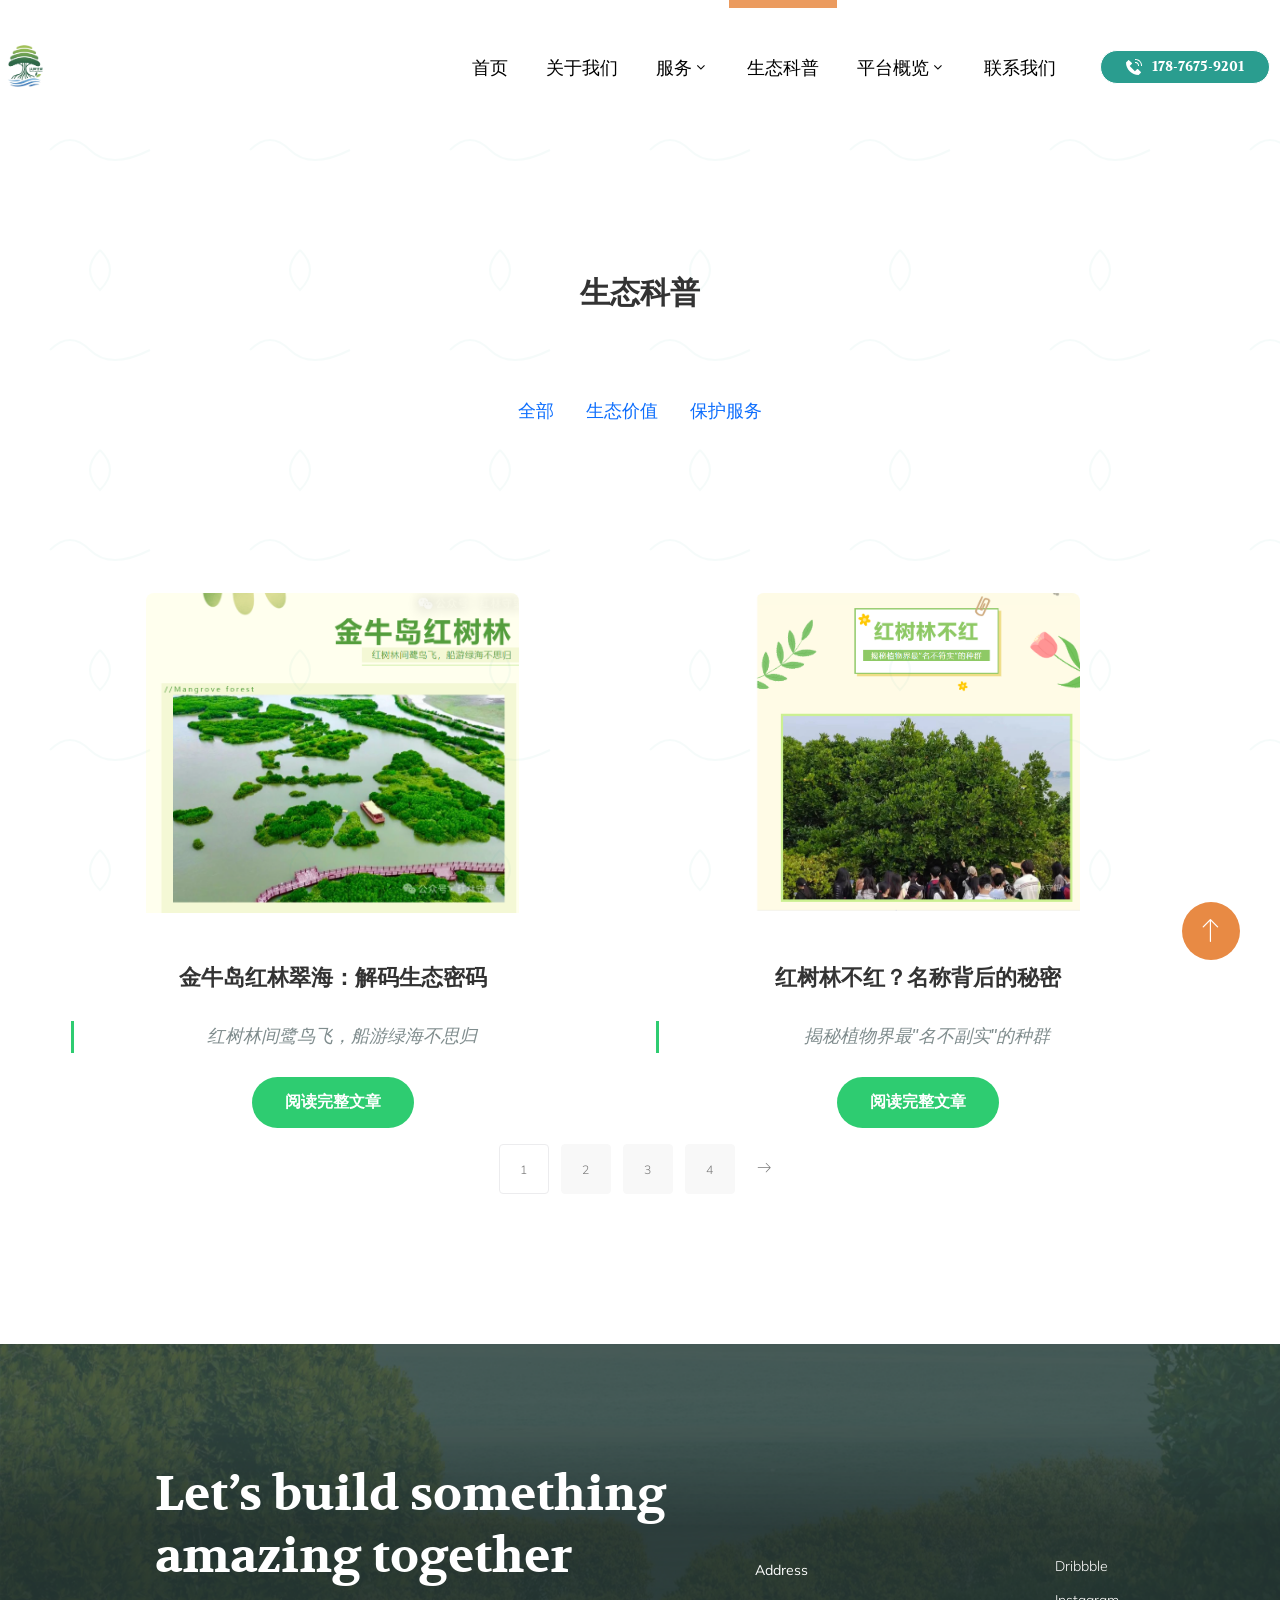
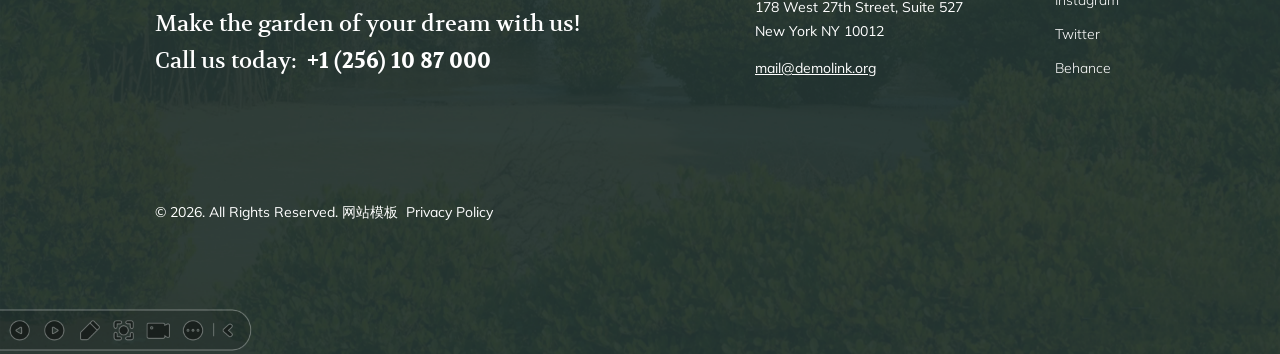
==== commit d2a9bbe3: "deploy: 2025-04-23 20:17:56" ====
--- a/portfolio.html
+++ b/portfolio.html
@@ -108,12 +108,14 @@
         <div class="container">
           <h3>生态科普</h3>
           <div class="isotope-wrap row row-70">
-            <div class="col-sm-12">
-              <ul class="list-nav isotope-filters isotope-filters-horizontal">
-                <li><a class="active" data-isotope-filter="*" data-isotope-group="gallery" href="#">All</a></li>
-                <li><a data-isotope-filter="Category 1" data-isotope-group="gallery" href="#">Advantages</a></li>
-                <li><a data-isotope-filter="Category 2" data-isotope-group="gallery" href="#">Services</a></li>
-              </ul>
+             <!-- 导航过滤 -->
+      <nav class="filter-nav">
+        <ul class="nav justify-content-center">
+          <li class="nav-item"><a class="nav-link active" href="#">全部</a></li>
+          <li class="nav-item"><a class="nav-link" href="#">生态价值</a></li>
+          <li class="nav-item"><a class="nav-link" href="#">保护服务</a></li>
+        </ul>
+      </nav>
               <!-- <a href="https://mp.weixin.qq.com/s/g0KzuZ9nDtDCuirLggpBhQ" target="_blank">
                 <img 
                     src="images/gzh1.png" 
@@ -129,61 +131,97 @@
               >
           </a> -->
           <!-- 文章卡片示例 -->
-<div class="article-card row">
-  <div style="width: 50%;">
-      <a href="https://mp.weixin.qq.com/s/g0KzuZ9nDtDCuirLggpBhQ" target="_blank">
-        <img 
-            src="images/gzh1.png" 
-            alt="示例图片"
-            style="width: 500px; height: auto; cursor: pointer;"
-        >
-    </a>
-      <div class="card-content">
-        <h3>金牛岛红林翠海：解码生态密码</h3>
-        <p>红树林间鹭鸟飞，船游绿海不思归</p>
-        <a href="https://mp.weixin.qq.com/s/g0KzuZ9nDtDCuirLggpBhQ" target="_blank" class="read-btn">
-          阅读完整文章 →
-        </a>
-      </div>
-  </div>
-    <div style="width: 50%;">
-      <a href="https://mp.weixin.qq.com/s/JZpH1WlReajyDQAFOYe4UA" target="_blank">
-        <img 
-            src="images/gzh2.png" 
-            alt="示例图片"
-            style="width: 500px; height: 429.46px; cursor: pointer;"
-        >
-      </a>
-      <div class="card-content">
-        <h3>红树林不红？</h3>
-        <p>揭秘植物界最“名不符实”的种群</p>
-        <a href="https://mp.weixin.qq.com/s/JZpH1WlReajyDQAFOYe4UA" target="_blank" class="read-btn">
-          阅读完整文章 →
-        </a>
-      </div>
-    </div>
-  
-</div>
-<!-- <div class="article-card">
-  <a href="https://mp.weixin.qq.com/s/JZpH1WlReajyDQAFOYe4UA" target="_blank">
-    <img 
-        src="images/gzh2.png" 
-        alt="示例图片"
-        style="width: 500px; height: 429.46px; cursor: pointer;"
-    >
-</a>
-  <div class="card-content">
-    <h3>北极熊生存现状研究报告</h3>
-    <p>全球变暖导致海冰面积持续减少...</p>
-    <a href="https://mp.weixin.qq.com/s/JZpH1WlReajyDQAFOYe4UA" target="_blank" class="read-btn">
-      阅读完整文章 →
-    </a>
-  </div>
-</div> -->
+          <!-- 双栏内容布局 -->
+          <div class="row eco-articles gy-5">
+            <!-- 左栏文章卡片 -->
+            <article class="col-lg-6 eco-card">
+              <div class="card-hover">
+                <a href="https://mp.weixin.qq.com/s/g0KzuZ9nDtDCuirLggpBhQ" target="_blank" class="card-media">
+                  <img src="images/gzh1.png" alt="航拍金牛岛红树林景观" class="eco-image">
+                </a>
+                <div class="card-body">
+                  <span class="badge bg-soft-green">湿地生态</span>
+                  <h4 class="card-title">金牛岛红林翠海：解码生态密码</h4>
+                  <blockquote class="card-quote">红树林间鹭鸟飞，船游绿海不思归</blockquote>
+                  <a href="#" class="btn btn-eco">
+                    阅读完整文章
+                    <i class="icon-arrow-right"></i>
+                  </a>
+                </div>
+              </div>
+            </article>
+
+            <!-- 右栏文章卡片 -->
+            <article class="col-lg-6 eco-card">
+              <div class="card-hover">
+                <a href="https://mp.weixin.qq.com/s/JZpH1WlReajyDQAFOYe4UA" target="_blank" class="card-media">
+                  <img src="images/gzh2.png" alt="红树林生态讲解场景" class="eco-image">
+                </a>
+                <div class="card-body">
+                  <span class="badge bg-soft-yellow">植物百科</span>
+                  <h4 class="card-title">红树林不红？名称背后的秘密</h4>
+                  <blockquote class="card-quote">揭秘植物界最"名不副实"的种群</blockquote>
+                  <a href="#" class="btn btn-eco">
+                    阅读完整文章
+                    <i class="icon-arrow-right"></i>
+                  </a>
+                </div>
+              </div>
+            </article>
+          </div>
 
 
 
 <style>
+  /* 生态主题色 */
+:root {
+  --eco-green: #2ecc71;
+  --eco-dark: #27ae60;
+}
+
+/* 卡片交互优化 */
+.eco-card {
+  transition: transform 0.3s cubic-bezier(0.25, 0.46, 0.45, 0.94);
+}
+.card-hover:hover {
+  transform: translateY(-8px);
+  box-shadow: 0 12px 24px rgba(46, 204, 113, 0.1);
+}
+
+/* 图片自适应 */
+.eco-image {
+  height: 320px;
+  object-fit: cover;
+  border-radius: 8px 8px 0 0;
+}
+
+/* 生态按钮 */
+.btn-eco {
+  background: var(--eco-green);
+  color: white;
+  padding: 0.8rem 2rem;
+  border-radius: 2rem;
+  position: relative;
+  overflow: hidden;
+}
+.btn-eco:hover {
+  background: var(--eco-dark);
+}
+
+/* 引用文字样式 */
+.card-quote {
+  color: #7f8c8d;
+  font-style: italic;
+  border-left: 3px solid var(--eco-green);
+  padding-left: 1rem;
+  margin: 1.5rem 0;
+}
+
+/* 响应式调整 */
+@media (max-width: 992px) {
+  .eco-image { height: 280px; }
+  .card-title { font-size: 1.4rem; }
+}
 /* 卡片悬停动效 */
 .article-card {
   transition: transform 0.3s ease;
@@ -202,6 +240,9 @@
 }
 .read-btn:hover {
   background: #219a52;
+}
+.card-content {
+  width: auto;
 }
 </style>
               <!-- <div class="isotope row" data-isotope-layout="fitRows" data-isotope-group="gallery">
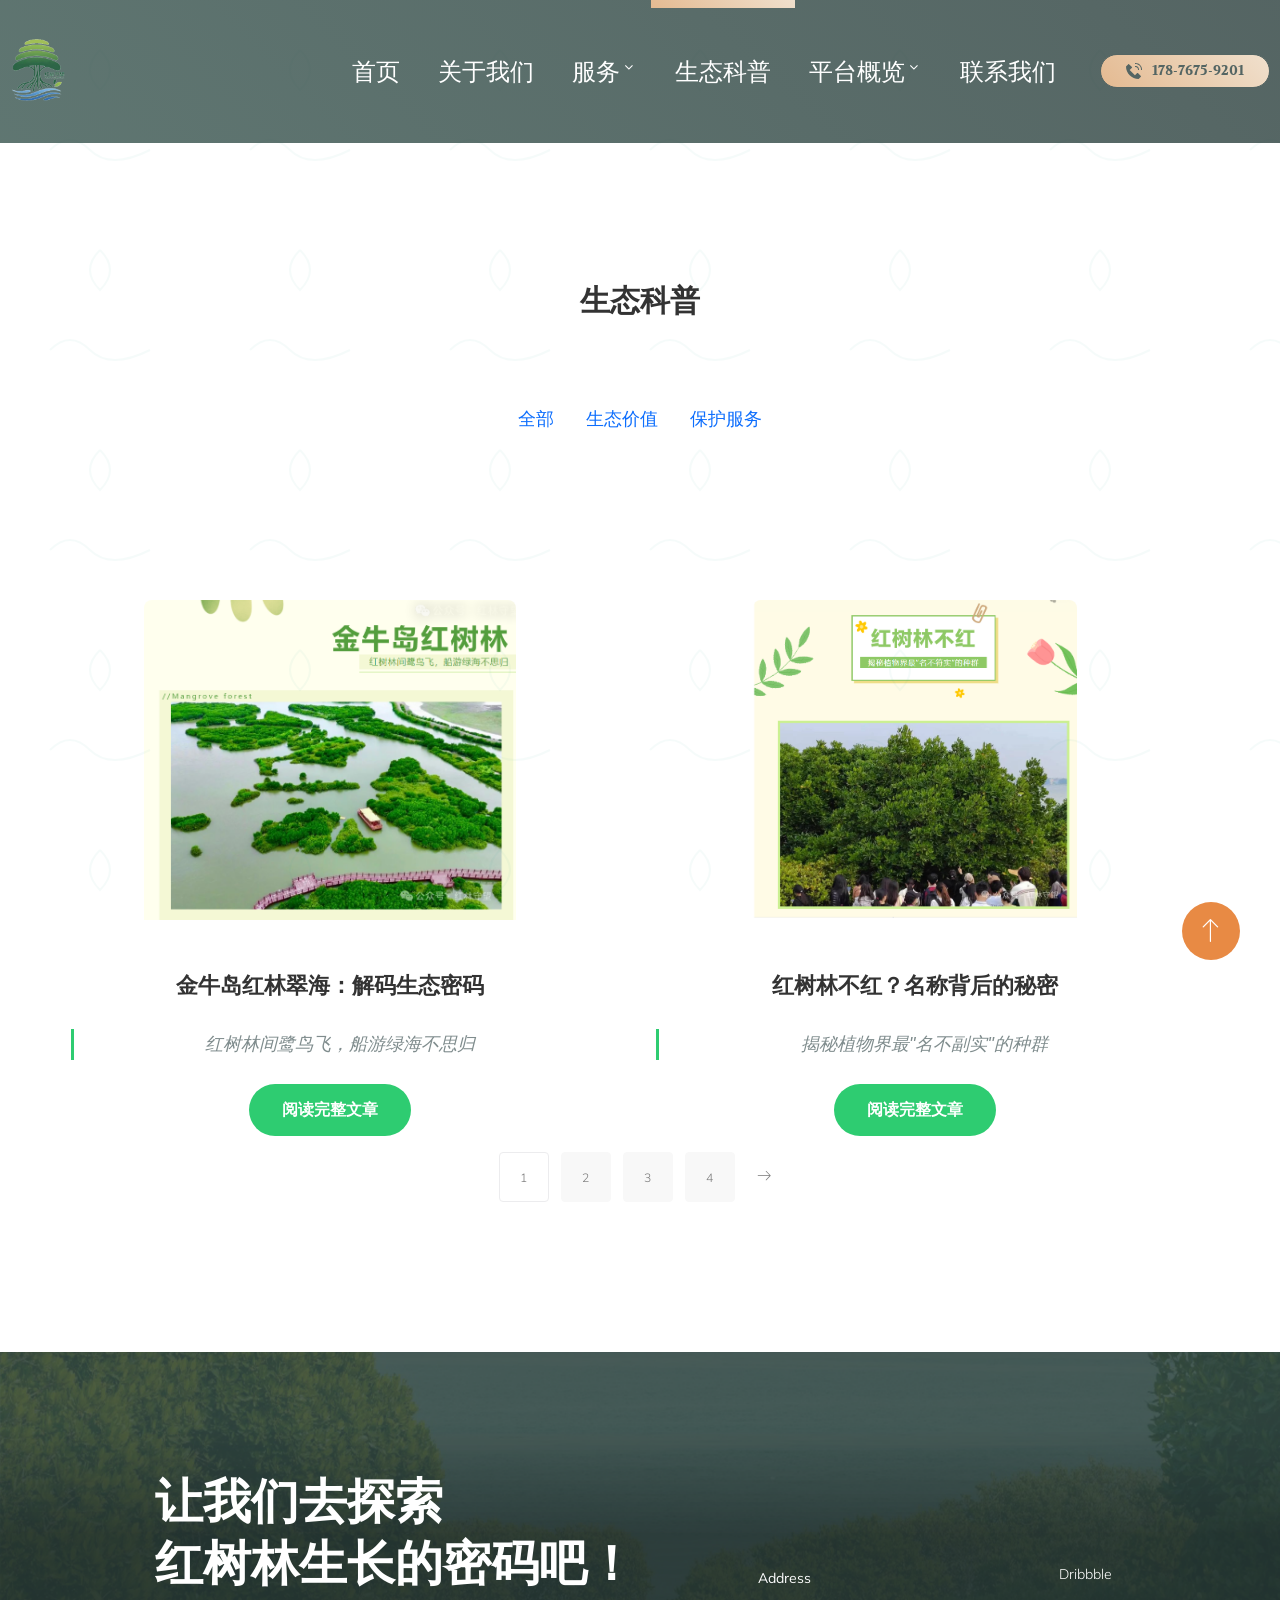
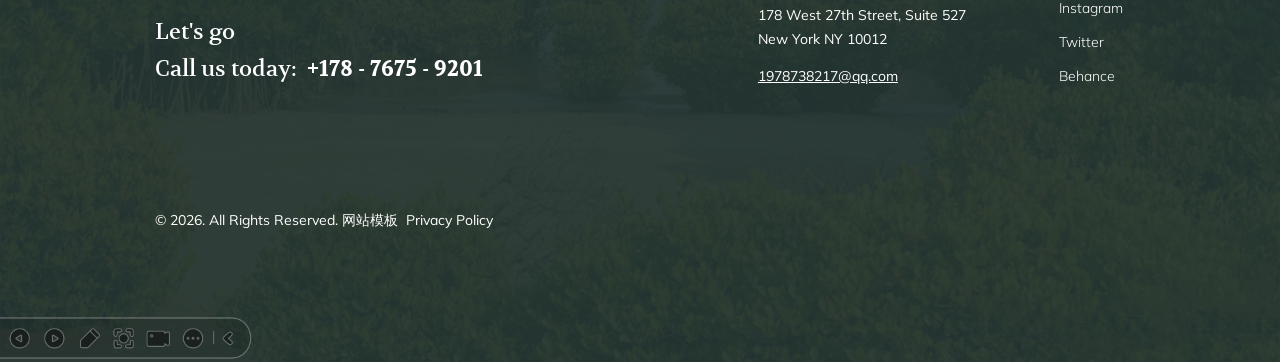
==== commit b8698c38: "exchange detail of footer" ====
--- a/portfolio.html
+++ b/portfolio.html
@@ -143,7 +143,7 @@
                   <span class="badge bg-soft-green">湿地生态</span>
                   <h4 class="card-title">金牛岛红林翠海：解码生态密码</h4>
                   <blockquote class="card-quote">红树林间鹭鸟飞，船游绿海不思归</blockquote>
-                  <a href="#" class="btn btn-eco">
+                  <a href="https://mp.weixin.qq.com/s/g0KzuZ9nDtDCuirLggpBhQ" class="btn btn-eco">
                     阅读完整文章
                     <i class="icon-arrow-right"></i>
                   </a>
@@ -161,7 +161,7 @@
                   <span class="badge bg-soft-yellow">植物百科</span>
                   <h4 class="card-title">红树林不红？名称背后的秘密</h4>
                   <blockquote class="card-quote">揭秘植物界最"名不副实"的种群</blockquote>
-                  <a href="#" class="btn btn-eco">
+                  <a href="https://mp.weixin.qq.com/s/JZpH1WlReajyDQAFOYe4UA" class="btn btn-eco">
                     阅读完整文章
                     <i class="icon-arrow-right"></i>
                   </a>
@@ -340,14 +340,14 @@
         <div class="container">
           <div class="row row-50 align-items-end">
             <div class="col-lg-6 offset-xl-1">
-              <h2>Let’s build something amazing together</h2>
-              <h4 class="fw-normal">Make the garden of your dream with us!</h4>
-              <h4 class="fw-normal">Call us today:&nbsp;&nbsp;<a class="fw-bold" href="tel:#">+1 (256) 10 87 000</a></h4>
+              <h2>让我们去探索<br>红树林生长的密码吧！</h2>
+              <h4 class="fw-normal">Let's&nbsp;go</h4>
+              <h4 class="fw-normal">Call us today:&nbsp;&nbsp;<a class="fw-bold" href="tel:#">+178&nbsp;-&nbsp;7675&nbsp;-&nbsp;9201</a></h4>
             </div>
             <div class="col-lg-3 col-sm-6">
               <div class="small">Address</div>
               <div class="small"><a href="#">178 West 27th Street, Suite 527 <br> New York NY 10012</a></div>
-              <div class="small"><a href="mailto:#">mail@demolink.org</a></div>
+              <div class="small"><a href="mailto:#">1978738217@qq.com</a></div>
             </div>
             <div class="col-xl-2 col-lg-3 col-sm-6">
               <ul class="footer-link-list small">
--- a/css/fonts.css
+++ b/css/fonts.css
@@ -1,7470 +1,7470 @@
-/** @group Fonts */-/*
-*
-* Font Awesome Icons 4.7.0
-* --------------------------------------------------
-*/-@font-face {-	font-family: 'FontAwesome';-	src: url("../fonts/fontawesome-webfont.eot?v=4.7.0");-	src: url("../fonts/fontawesome-webfont.eot?#iefix&v=4.7.0") format("embedded-opentype"), url("../fonts/fontawesome-webfont.woff2?v=4.7.0") format("woff2"), url("../fonts/fontawesome-webfont.woff?v=4.7.0") format("woff"), url("../fonts/fontawesome-webfont.ttf?v=4.7.0") format("truetype"), url("../fonts/fontawesome-webfont.svg?v=4.7.0#fontawesomeregular") format("svg");-	font-weight: normal;-	font-style: normal;-}--.fa {-	display: inline-block;-	font-family: 'FontAwesome';-	font-size: inherit;-	text-rendering: auto;-	-webkit-font-smoothing: antialiased;-	-moz-osx-font-smoothing: grayscale;-}--[class*='fa-']:before {-	font-weight: 400;-	font-family: 'FontAwesome';-}--/* makes the font 33% larger relative to the icon container */-.fa-lg {-	font-size: 1.33333333em;-	line-height: 0.75em;-	vertical-align: -15%;-}--.fa-2x {-	font-size: 2em;-}--.fa-3x {-	font-size: 3em;-}--.fa-4x {-	font-size: 4em;-}--.fa-5x {-	font-size: 5em;-}--.fa-fw {-	width: 1.28571429em;-	text-align: center;-}--.fa-ul {-	padding-left: 0;-	margin-left: 2.14285714em;-	list-style-type: none;-}--.fa-ul > li {-	position: relative;-}--.fa-li {-	position: absolute;-	left: -2.14285714em;-	width: 2.14285714em;-	top: 0.14285714em;-	text-align: center;-}--.fa-li.fa-lg {-	left: -1.85714286em;-}--.fa-border {-	padding: .2em .25em .15em;-	border: solid 0.08em #eeeeee;-	border-radius: .1em;-}--.fa-pull-left {-	float: left;-}--.fa-pull-right {-	float: right;-}--.fa.fa-pull-left {-	margin-right: .3em;-}--.fa.fa-pull-right {-	margin-left: .3em;-}--/* Deprecated as of 4.4.0 */-.pull-right {-	float: right;-}--.pull-left {-	float: left;-}--.fa.pull-left {-	margin-right: .3em;-}--.fa.pull-right {-	margin-left: .3em;-}--.fa-spin {-	-webkit-animation: fa-spin 2s infinite linear;-	animation: fa-spin 2s infinite linear;-}--.fa-pulse {-	-webkit-animation: fa-spin 1s infinite steps(8);-	animation: fa-spin 1s infinite steps(8);-}--@-webkit-keyframes fa-spin {-	0% {-		-webkit-transform: rotate(0deg);-		transform: rotate(0deg);-	}-	100% {-		-webkit-transform: rotate(359deg);-		transform: rotate(359deg);-	}-}--@keyframes fa-spin {-	0% {-		-webkit-transform: rotate(0deg);-		transform: rotate(0deg);-	}-	100% {-		-webkit-transform: rotate(359deg);-		transform: rotate(359deg);-	}-}--.fa-rotate-90 {-	-ms-filter: "progid:DXImageTransform.Microsoft.BasicImage(rotation=1)";-	-webkit-transform: rotate(90deg);-	-ms-transform: rotate(90deg);-	transform: rotate(90deg);-}--.fa-rotate-180 {-	-ms-filter: "progid:DXImageTransform.Microsoft.BasicImage(rotation=2)";-	-webkit-transform: rotate(180deg);-	-ms-transform: rotate(180deg);-	transform: rotate(180deg);-}--.fa-rotate-270 {-	-ms-filter: "progid:DXImageTransform.Microsoft.BasicImage(rotation=3)";-	-webkit-transform: rotate(270deg);-	-ms-transform: rotate(270deg);-	transform: rotate(270deg);-}--.fa-flip-horizontal {-	-ms-filter: "progid:DXImageTransform.Microsoft.BasicImage(rotation=0, mirror=1)";-	-webkit-transform: scale(-1, 1);-	-ms-transform: scale(-1, 1);-	transform: scale(-1, 1);-}--.fa-flip-vertical {-	-ms-filter: "progid:DXImageTransform.Microsoft.BasicImage(rotation=2, mirror=1)";-	-webkit-transform: scale(1, -1);-	-ms-transform: scale(1, -1);-	transform: scale(1, -1);-}--:root .fa-rotate-90,-:root .fa-rotate-180,-:root .fa-rotate-270,-:root .fa-flip-horizontal,-:root .fa-flip-vertical {-	filter: none;-}--.fa-stack {-	position: relative;-	display: inline-block;-	width: 2em;-	height: 2em;-	line-height: 2em;-	vertical-align: middle;-}--.fa-stack-1x,-.fa-stack-2x {-	position: absolute;-	left: 0;-	width: 100%;-	text-align: center;-}--.fa-stack-1x {-	line-height: inherit;-}--.fa-stack-2x {-	font-size: 2em;-}--.fa-inverse {-	color: #ffffff;-}--/* Font Awesome uses the Unicode Private Use Area (PUA) to ensure screen
-   readers do not read off random characters that represent icons */-.fa-glass:before {-	content: "\f000";-}--.fa-music:before {-	content: "\f001";-}--.fa-search:before {-	content: "\f002";-}--.fa-envelope-o:before {-	content: "\f003";-}--.fa-heart:before {-	content: "\f004";-}--.fa-star:before {-	content: "\f005";-}--.fa-star-o:before {-	content: "\f006";-}--.fa-user:before {-	content: "\f007";-}--.fa-film:before {-	content: "\f008";-}--.fa-th-large:before {-	content: "\f009";-}--.fa-th:before {-	content: "\f00a";-}--.fa-th-list:before {-	content: "\f00b";-}--.fa-check:before {-	content: "\f00c";-}--.fa-remove:before,-.fa-close:before,-.fa-times:before {-	content: "\f00d";-}--.fa-search-plus:before {-	content: "\f00e";-}--.fa-search-minus:before {-	content: "\f010";-}--.fa-power-off:before {-	content: "\f011";-}--.fa-signal:before {-	content: "\f012";-}--.fa-gear:before,-.fa-cog:before {-	content: "\f013";-}--.fa-trash-o:before {-	content: "\f014";-}--.fa-home:before {-	content: "\f015";-}--.fa-file-o:before {-	content: "\f016";-}--.fa-clock-o:before {-	content: "\f017";-}--.fa-road:before {-	content: "\f018";-}--.fa-download:before {-	content: "\f019";-}--.fa-arrow-circle-o-down:before {-	content: "\f01a";-}--.fa-arrow-circle-o-up:before {-	content: "\f01b";-}--.fa-inbox:before {-	content: "\f01c";-}--.fa-play-circle-o:before {-	content: "\f01d";-}--.fa-rotate-right:before,-.fa-repeat:before {-	content: "\f01e";-}--.fa-refresh:before {-	content: "\f021";-}--.fa-list-alt:before {-	content: "\f022";-}--.fa-lock:before {-	content: "\f023";-}--.fa-flag:before {-	content: "\f024";-}--.fa-headphones:before {-	content: "\f025";-}--.fa-volume-off:before {-	content: "\f026";-}--.fa-volume-down:before {-	content: "\f027";-}--.fa-volume-up:before {-	content: "\f028";-}--.fa-qrcode:before {-	content: "\f029";-}--.fa-barcode:before {-	content: "\f02a";-}--.fa-tag:before {-	content: "\f02b";-}--.fa-tags:before {-	content: "\f02c";-}--.fa-book:before {-	content: "\f02d";-}--.fa-bookmark:before {-	content: "\f02e";-}--.fa-print:before {-	content: "\f02f";-}--.fa-camera:before {-	content: "\f030";-}--.fa-font:before {-	content: "\f031";-}--.fa-bold:before {-	content: "\f032";-}--.fa-italic:before {-	content: "\f033";-}--.fa-text-height:before {-	content: "\f034";-}--.fa-text-width:before {-	content: "\f035";-}--.fa-align-left:before {-	content: "\f036";-}--.fa-align-center:before {-	content: "\f037";-}--.fa-align-right:before {-	content: "\f038";-}--.fa-align-justify:before {-	content: "\f039";-}--.fa-list:before {-	content: "\f03a";-}--.fa-dedent:before,-.fa-outdent:before {-	content: "\f03b";-}--.fa-indent:before {-	content: "\f03c";-}--.fa-video-camera:before {-	content: "\f03d";-}--.fa-photo:before,-.fa-image:before,-.fa-picture-o:before {-	content: "\f03e";-}--.fa-pencil:before {-	content: "\f040";-}--.fa-map-marker:before {-	content: "\f041";-}--.fa-adjust:before {-	content: "\f042";-}--.fa-tint:before {-	content: "\f043";-}--.fa-edit:before,-.fa-pencil-square-o:before {-	content: "\f044";-}--.fa-share-square-o:before {-	content: "\f045";-}--.fa-check-square-o:before {-	content: "\f046";-}--.fa-arrows:before {-	content: "\f047";-}--.fa-step-backward:before {-	content: "\f048";-}--.fa-fast-backward:before {-	content: "\f049";-}--.fa-backward:before {-	content: "\f04a";-}--.fa-play:before {-	content: "\f04b";-}--.fa-pause:before {-	content: "\f04c";-}--.fa-stop:before {-	content: "\f04d";-}--.fa-forward:before {-	content: "\f04e";-}--.fa-fast-forward:before {-	content: "\f050";-}--.fa-step-forward:before {-	content: "\f051";-}--.fa-eject:before {-	content: "\f052";-}--.fa-chevron-left:before {-	content: "\f053";-}--.fa-chevron-right:before {-	content: "\f054";-}--.fa-plus-circle:before {-	content: "\f055";-}--.fa-minus-circle:before {-	content: "\f056";-}--.fa-times-circle:before {-	content: "\f057";-}--.fa-check-circle:before {-	content: "\f058";-}--.fa-question-circle:before {-	content: "\f059";-}--.fa-info-circle:before {-	content: "\f05a";-}--.fa-crosshairs:before {-	content: "\f05b";-}--.fa-times-circle-o:before {-	content: "\f05c";-}--.fa-check-circle-o:before {-	content: "\f05d";-}--.fa-ban:before {-	content: "\f05e";-}--.fa-arrow-left:before {-	content: "\f060";-}--.fa-arrow-right:before {-	content: "\f061";-}--.fa-arrow-up:before {-	content: "\f062";-}--.fa-arrow-down:before {-	content: "\f063";-}--.fa-mail-forward:before,-.fa-share:before {-	content: "\f064";-}--.fa-expand:before {-	content: "\f065";-}--.fa-compress:before {-	content: "\f066";-}--.fa-plus:before {-	content: "\f067";-}--.fa-minus:before {-	content: "\f068";-}--.fa-asterisk:before {-	content: "\f069";-}--.fa-exclamation-circle:before {-	content: "\f06a";-}--.fa-gift:before {-	content: "\f06b";-}--.fa-leaf:before {-	content: "\f06c";-}--.fa-fire:before {-	content: "\f06d";-}--.fa-eye:before {-	content: "\f06e";-}--.fa-eye-slash:before {-	content: "\f070";-}--.fa-warning:before,-.fa-exclamation-triangle:before {-	content: "\f071";-}--.fa-plane:before {-	content: "\f072";-}--.fa-calendar:before {-	content: "\f073";-}--.fa-random:before {-	content: "\f074";-}--.fa-comment:before {-	content: "\f075";-}--.fa-magnet:before {-	content: "\f076";-}--.fa-chevron-up:before {-	content: "\f077";-}--.fa-chevron-down:before {-	content: "\f078";-}--.fa-retweet:before {-	content: "\f079";-}--.fa-shopping-cart:before {-	content: "\f07a";-}--.fa-folder:before {-	content: "\f07b";-}--.fa-folder-open:before {-	content: "\f07c";-}--.fa-arrows-v:before {-	content: "\f07d";-}--.fa-arrows-h:before {-	content: "\f07e";-}--.fa-bar-chart-o:before,-.fa-bar-chart:before {-	content: "\f080";-}--.fa-twitter-square:before {-	content: "\f081";-}--.fa-facebook-square:before {-	content: "\f082";-}--.fa-camera-retro:before {-	content: "\f083";-}--.fa-key:before {-	content: "\f084";-}--.fa-gears:before,-.fa-cogs:before {-	content: "\f085";-}--.fa-comments:before {-	content: "\f086";-}--.fa-thumbs-o-up:before {-	content: "\f087";-}--.fa-thumbs-o-down:before {-	content: "\f088";-}--.fa-star-half:before {-	content: "\f089";-}--.fa-heart-o:before {-	content: "\f08a";-}--.fa-sign-out:before {-	content: "\f08b";-}--.fa-linkedin-square:before {-	content: "\f08c";-}--.fa-thumb-tack:before {-	content: "\f08d";-}--.fa-external-link:before {-	content: "\f08e";-}--.fa-sign-in:before {-	content: "\f090";-}--.fa-trophy:before {-	content: "\f091";-}--.fa-github-square:before {-	content: "\f092";-}--.fa-upload:before {-	content: "\f093";-}--.fa-lemon-o:before {-	content: "\f094";-}--.fa-phone:before {-	content: "\f095";-}--.fa-square-o:before {-	content: "\f096";-}--.fa-bookmark-o:before {-	content: "\f097";-}--.fa-phone-square:before {-	content: "\f098";-}--.fa-twitter:before {-	content: "\f099";-}--.fa-facebook-f:before,-.fa-facebook:before {-	content: "\f09a";-}--.fa-github:before {-	content: "\f09b";-}--.fa-unlock:before {-	content: "\f09c";-}--.fa-credit-card:before {-	content: "\f09d";-}--.fa-feed:before,-.fa-rss:before {-	content: "\f09e";-}--.fa-hdd-o:before {-	content: "\f0a0";-}--.fa-bullhorn:before {-	content: "\f0a1";-}--.fa-bell:before {-	content: "\f0f3";-}--.fa-certificate:before {-	content: "\f0a3";-}--.fa-hand-o-right:before {-	content: "\f0a4";-}--.fa-hand-o-left:before {-	content: "\f0a5";-}--.fa-hand-o-up:before {-	content: "\f0a6";-}--.fa-hand-o-down:before {-	content: "\f0a7";-}--.fa-arrow-circle-left:before {-	content: "\f0a8";-}--.fa-arrow-circle-right:before {-	content: "\f0a9";-}--.fa-arrow-circle-up:before {-	content: "\f0aa";-}--.fa-arrow-circle-down:before {-	content: "\f0ab";-}--.fa-globe:before {-	content: "\f0ac";-}--.fa-wrench:before {-	content: "\f0ad";-}--.fa-tasks:before {-	content: "\f0ae";-}--.fa-filter:before {-	content: "\f0b0";-}--.fa-briefcase:before {-	content: "\f0b1";-}--.fa-arrows-alt:before {-	content: "\f0b2";-}--.fa-group:before,-.fa-users:before {-	content: "\f0c0";-}--.fa-chain:before,-.fa-link:before {-	content: "\f0c1";-}--.fa-cloud:before {-	content: "\f0c2";-}--.fa-flask:before {-	content: "\f0c3";-}--.fa-cut:before,-.fa-scissors:before {-	content: "\f0c4";-}--.fa-copy:before,-.fa-files-o:before {-	content: "\f0c5";-}--.fa-paperclip:before {-	content: "\f0c6";-}--.fa-save:before,-.fa-floppy-o:before {-	content: "\f0c7";-}--.fa-square:before {-	content: "\f0c8";-}--.fa-navicon:before,-.fa-reorder:before,-.fa-bars:before {-	content: "\f0c9";-}--.fa-list-ul:before {-	content: "\f0ca";-}--.fa-list-ol:before {-	content: "\f0cb";-}--.fa-strikethrough:before {-	content: "\f0cc";-}--.fa-underline:before {-	content: "\f0cd";-}--.fa-table:before {-	content: "\f0ce";-}--.fa-magic:before {-	content: "\f0d0";-}--.fa-truck:before {-	content: "\f0d1";-}--.fa-pinterest:before {-	content: "\f0d2";-}--.fa-pinterest-square:before {-	content: "\f0d3";-}--.fa-google-plus-square:before {-	content: "\f0d4";-}--.fa-google-plus:before {-	content: "\f0d5";-}--.fa-money:before {-	content: "\f0d6";-}--.fa-caret-down:before {-	content: "\f0d7";-}--.fa-caret-up:before {-	content: "\f0d8";-}--.fa-caret-left:before {-	content: "\f0d9";-}--.fa-caret-right:before {-	content: "\f0da";-}--.fa-columns:before {-	content: "\f0db";-}--.fa-unsorted:before,-.fa-sort:before {-	content: "\f0dc";-}--.fa-sort-down:before,-.fa-sort-desc:before {-	content: "\f0dd";-}--.fa-sort-up:before,-.fa-sort-asc:before {-	content: "\f0de";-}--.fa-envelope:before {-	content: "\f0e0";-}--.fa-linkedin:before {-	content: "\f0e1";-}--.fa-rotate-left:before,-.fa-undo:before {-	content: "\f0e2";-}--.fa-legal:before,-.fa-gavel:before {-	content: "\f0e3";-}--.fa-dashboard:before,-.fa-tachometer:before {-	content: "\f0e4";-}--.fa-comment-o:before {-	content: "\f0e5";-}--.fa-comments-o:before {-	content: "\f0e6";-}--.fa-flash:before,-.fa-bolt:before {-	content: "\f0e7";-}--.fa-sitemap:before {-	content: "\f0e8";-}--.fa-umbrella:before {-	content: "\f0e9";-}--.fa-paste:before,-.fa-clipboard:before {-	content: "\f0ea";-}--.fa-lightbulb-o:before {-	content: "\f0eb";-}--.fa-exchange:before {-	content: "\f0ec";-}--.fa-cloud-download:before {-	content: "\f0ed";-}--.fa-cloud-upload:before {-	content: "\f0ee";-}--.fa-user-md:before {-	content: "\f0f0";-}--.fa-stethoscope:before {-	content: "\f0f1";-}--.fa-suitcase:before {-	content: "\f0f2";-}--.fa-bell-o:before {-	content: "\f0a2";-}--.fa-coffee:before {-	content: "\f0f4";-}--.fa-cutlery:before {-	content: "\f0f5";-}--.fa-file-text-o:before {-	content: "\f0f6";-}--.fa-building-o:before {-	content: "\f0f7";-}--.fa-hospital-o:before {-	content: "\f0f8";-}--.fa-ambulance:before {-	content: "\f0f9";-}--.fa-medkit:before {-	content: "\f0fa";-}--.fa-fighter-jet:before {-	content: "\f0fb";-}--.fa-beer:before {-	content: "\f0fc";-}--.fa-h-square:before {-	content: "\f0fd";-}--.fa-plus-square:before {-	content: "\f0fe";-}--.fa-angle-double-left:before {-	content: "\f100";-}--.fa-angle-double-right:before {-	content: "\f101";-}--.fa-angle-double-up:before {-	content: "\f102";-}--.fa-angle-double-down:before {-	content: "\f103";-}--.fa-angle-left:before {-	content: "\f104";-}--.fa-angle-right:before {-	content: "\f105";-}--.fa-angle-up:before {-	content: "\f106";-}--.fa-angle-down:before {-	content: "\f107";-}--.fa-desktop:before {-	content: "\f108";-}--.fa-laptop:before {-	content: "\f109";-}--.fa-tablet:before {-	content: "\f10a";-}--.fa-mobile-phone:before,-.fa-mobile:before {-	content: "\f10b";-}--.fa-circle-o:before {-	content: "\f10c";-}--.fa-quote-left:before {-	content: "\f10d";-}--.fa-quote-right:before {-	content: "\f10e";-}--.fa-spinner:before {-	content: "\f110";-}--.fa-circle:before {-	content: "\f111";-}--.fa-mail-reply:before,-.fa-reply:before {-	content: "\f112";-}--.fa-github-alt:before {-	content: "\f113";-}--.fa-folder-o:before {-	content: "\f114";-}--.fa-folder-open-o:before {-	content: "\f115";-}--.fa-smile-o:before {-	content: "\f118";-}--.fa-frown-o:before {-	content: "\f119";-}--.fa-meh-o:before {-	content: "\f11a";-}--.fa-gamepad:before {-	content: "\f11b";-}--.fa-keyboard-o:before {-	content: "\f11c";-}--.fa-flag-o:before {-	content: "\f11d";-}--.fa-flag-checkered:before {-	content: "\f11e";-}--.fa-terminal:before {-	content: "\f120";-}--.fa-code:before {-	content: "\f121";-}--.fa-mail-reply-all:before,-.fa-reply-all:before {-	content: "\f122";-}--.fa-star-half-empty:before,-.fa-star-half-full:before,-.fa-star-half-o:before {-	content: "\f123";-}--.fa-location-arrow:before {-	content: "\f124";-}--.fa-crop:before {-	content: "\f125";-}--.fa-code-fork:before {-	content: "\f126";-}--.fa-unlink:before,-.fa-chain-broken:before {-	content: "\f127";-}--.fa-question:before {-	content: "\f128";-}--.fa-info:before {-	content: "\f129";-}--.fa-exclamation:before {-	content: "\f12a";-}--.fa-superscript:before {-	content: "\f12b";-}--.fa-subscript:before {-	content: "\f12c";-}--.fa-eraser:before {-	content: "\f12d";-}--.fa-puzzle-piece:before {-	content: "\f12e";-}--.fa-microphone:before {-	content: "\f130";-}--.fa-microphone-slash:before {-	content: "\f131";-}--.fa-shield:before {-	content: "\f132";-}--.fa-calendar-o:before {-	content: "\f133";-}--.fa-fire-extinguisher:before {-	content: "\f134";-}--.fa-rocket:before {-	content: "\f135";-}--.fa-maxcdn:before {-	content: "\f136";-}--.fa-chevron-circle-left:before {-	content: "\f137";-}--.fa-chevron-circle-right:before {-	content: "\f138";-}--.fa-chevron-circle-up:before {-	content: "\f139";-}--.fa-chevron-circle-down:before {-	content: "\f13a";-}--.fa-html5:before {-	content: "\f13b";-}--.fa-css3:before {-	content: "\f13c";-}--.fa-anchor:before {-	content: "\f13d";-}--.fa-unlock-alt:before {-	content: "\f13e";-}--.fa-bullseye:before {-	content: "\f140";-}--.fa-ellipsis-h:before {-	content: "\f141";-}--.fa-ellipsis-v:before {-	content: "\f142";-}--.fa-rss-square:before {-	content: "\f143";-}--.fa-play-circle:before {-	content: "\f144";-}--.fa-ticket:before {-	content: "\f145";-}--.fa-minus-square:before {-	content: "\f146";-}--.fa-minus-square-o:before {-	content: "\f147";-}--.fa-level-up:before {-	content: "\f148";-}--.fa-level-down:before {-	content: "\f149";-}--.fa-check-square:before {-	content: "\f14a";-}--.fa-pencil-square:before {-	content: "\f14b";-}--.fa-external-link-square:before {-	content: "\f14c";-}--.fa-share-square:before {-	content: "\f14d";-}--.fa-compass:before {-	content: "\f14e";-}--.fa-toggle-down:before,-.fa-caret-square-o-down:before {-	content: "\f150";-}--.fa-toggle-up:before,-.fa-caret-square-o-up:before {-	content: "\f151";-}--.fa-toggle-right:before,-.fa-caret-square-o-right:before {-	content: "\f152";-}--.fa-euro:before,-.fa-eur:before {-	content: "\f153";-}--.fa-gbp:before {-	content: "\f154";-}--.fa-dollar:before,-.fa-usd:before {-	content: "\f155";-}--.fa-rupee:before,-.fa-inr:before {-	content: "\f156";-}--.fa-cny:before,-.fa-rmb:before,-.fa-yen:before,-.fa-jpy:before {-	content: "\f157";-}--.fa-ruble:before,-.fa-rouble:before,-.fa-rub:before {-	content: "\f158";-}--.fa-won:before,-.fa-krw:before {-	content: "\f159";-}--.fa-bitcoin:before,-.fa-btc:before {-	content: "\f15a";-}--.fa-file:before {-	content: "\f15b";-}--.fa-file-text:before {-	content: "\f15c";-}--.fa-sort-alpha-asc:before {-	content: "\f15d";-}--.fa-sort-alpha-desc:before {-	content: "\f15e";-}--.fa-sort-amount-asc:before {-	content: "\f160";-}--.fa-sort-amount-desc:before {-	content: "\f161";-}--.fa-sort-numeric-asc:before {-	content: "\f162";-}--.fa-sort-numeric-desc:before {-	content: "\f163";-}--.fa-thumbs-up:before {-	content: "\f164";-}--.fa-thumbs-down:before {-	content: "\f165";-}--.fa-youtube-square:before {-	content: "\f166";-}--.fa-youtube:before {-	content: "\f167";-}--.fa-xing:before {-	content: "\f168";-}--.fa-xing-square:before {-	content: "\f169";-}--.fa-youtube-play:before {-	content: "\f16a";-}--.fa-dropbox:before {-	content: "\f16b";-}--.fa-stack-overflow:before {-	content: "\f16c";-}--.fa-instagram:before {-	content: "\f16d";-}--.fa-flickr:before {-	content: "\f16e";-}--.fa-adn:before {-	content: "\f170";-}--.fa-bitbucket:before {-	content: "\f171";-}--.fa-bitbucket-square:before {-	content: "\f172";-}--.fa-tumblr:before {-	content: "\f173";-}--.fa-tumblr-square:before {-	content: "\f174";-}--.fa-long-arrow-down:before {-	content: "\f175";-}--.fa-long-arrow-up:before {-	content: "\f176";-}--.fa-long-arrow-left:before {-	content: "\f177";-}--.fa-long-arrow-right:before {-	content: "\f178";-}--.fa-apple:before {-	content: "\f179";-}--.fa-windows:before {-	content: "\f17a";-}--.fa-android:before {-	content: "\f17b";-}--.fa-linux:before {-	content: "\f17c";-}--.fa-dribbble:before {-	content: "\f17d";-}--.fa-skype:before {-	content: "\f17e";-}--.fa-foursquare:before {-	content: "\f180";-}--.fa-trello:before {-	content: "\f181";-}--.fa-female:before {-	content: "\f182";-}--.fa-male:before {-	content: "\f183";-}--.fa-gittip:before,-.fa-gratipay:before {-	content: "\f184";-}--.fa-sun-o:before {-	content: "\f185";-}--.fa-moon-o:before {-	content: "\f186";-}--.fa-archive:before {-	content: "\f187";-}--.fa-bug:before {-	content: "\f188";-}--.fa-vk:before {-	content: "\f189";-}--.fa-weibo:before {-	content: "\f18a";-}--.fa-renren:before {-	content: "\f18b";-}--.fa-pagelines:before {-	content: "\f18c";-}--.fa-stack-exchange:before {-	content: "\f18d";-}--.fa-arrow-circle-o-right:before {-	content: "\f18e";-}--.fa-arrow-circle-o-left:before {-	content: "\f190";-}--.fa-toggle-left:before,-.fa-caret-square-o-left:before {-	content: "\f191";-}--.fa-dot-circle-o:before {-	content: "\f192";-}--.fa-wheelchair:before {-	content: "\f193";-}--.fa-vimeo-square:before {-	content: "\f194";-}--.fa-turkish-lira:before,-.fa-try:before {-	content: "\f195";-}--.fa-plus-square-o:before {-	content: "\f196";-}--.fa-space-shuttle:before {-	content: "\f197";-}--.fa-slack:before {-	content: "\f198";-}--.fa-envelope-square:before {-	content: "\f199";-}--.fa-wordpress:before {-	content: "\f19a";-}--.fa-openid:before {-	content: "\f19b";-}--.fa-institution:before,-.fa-bank:before,-.fa-university:before {-	content: "\f19c";-}--.fa-mortar-board:before,-.fa-graduation-cap:before {-	content: "\f19d";-}--.fa-yahoo:before {-	content: "\f19e";-}--.fa-google:before {-	content: "\f1a0";-}--.fa-reddit:before {-	content: "\f1a1";-}--.fa-reddit-square:before {-	content: "\f1a2";-}--.fa-stumbleupon-circle:before {-	content: "\f1a3";-}--.fa-stumbleupon:before {-	content: "\f1a4";-}--.fa-delicious:before {-	content: "\f1a5";-}--.fa-digg:before {-	content: "\f1a6";-}--.fa-pied-piper-pp:before {-	content: "\f1a7";-}--.fa-pied-piper-alt:before {-	content: "\f1a8";-}--.fa-drupal:before {-	content: "\f1a9";-}--.fa-joomla:before {-	content: "\f1aa";-}--.fa-language:before {-	content: "\f1ab";-}--.fa-fax:before {-	content: "\f1ac";-}--.fa-building:before {-	content: "\f1ad";-}--.fa-child:before {-	content: "\f1ae";-}--.fa-paw:before {-	content: "\f1b0";-}--.fa-spoon:before {-	content: "\f1b1";-}--.fa-cube:before {-	content: "\f1b2";-}--.fa-cubes:before {-	content: "\f1b3";-}--.fa-behance:before {-	content: "\f1b4";-}--.fa-behance-square:before {-	content: "\f1b5";-}--.fa-steam:before {-	content: "\f1b6";-}--.fa-steam-square:before {-	content: "\f1b7";-}--.fa-recycle:before {-	content: "\f1b8";-}--.fa-automobile:before,-.fa-car:before {-	content: "\f1b9";-}--.fa-cab:before,-.fa-taxi:before {-	content: "\f1ba";-}--.fa-tree:before {-	content: "\f1bb";-}--.fa-spotify:before {-	content: "\f1bc";-}--.fa-deviantart:before {-	content: "\f1bd";-}--.fa-soundcloud:before {-	content: "\f1be";-}--.fa-database:before {-	content: "\f1c0";-}--.fa-file-pdf-o:before {-	content: "\f1c1";-}--.fa-file-word-o:before {-	content: "\f1c2";-}--.fa-file-excel-o:before {-	content: "\f1c3";-}--.fa-file-powerpoint-o:before {-	content: "\f1c4";-}--.fa-file-photo-o:before,-.fa-file-picture-o:before,-.fa-file-image-o:before {-	content: "\f1c5";-}--.fa-file-zip-o:before,-.fa-file-archive-o:before {-	content: "\f1c6";-}--.fa-file-sound-o:before,-.fa-file-audio-o:before {-	content: "\f1c7";-}--.fa-file-movie-o:before,-.fa-file-video-o:before {-	content: "\f1c8";-}--.fa-file-code-o:before {-	content: "\f1c9";-}--.fa-vine:before {-	content: "\f1ca";-}--.fa-codepen:before {-	content: "\f1cb";-}--.fa-jsfiddle:before {-	content: "\f1cc";-}--.fa-life-bouy:before,-.fa-life-buoy:before,-.fa-life-saver:before,-.fa-support:before,-.fa-life-ring:before {-	content: "\f1cd";-}--.fa-circle-o-notch:before {-	content: "\f1ce";-}--.fa-ra:before,-.fa-resistance:before,-.fa-rebel:before {-	content: "\f1d0";-}--.fa-ge:before,-.fa-empire:before {-	content: "\f1d1";-}--.fa-git-square:before {-	content: "\f1d2";-}--.fa-git:before {-	content: "\f1d3";-}--.fa-y-combinator-square:before,-.fa-yc-square:before,-.fa-hacker-news:before {-	content: "\f1d4";-}--.fa-tencent-weibo:before {-	content: "\f1d5";-}--.fa-qq:before {-	content: "\f1d6";-}--.fa-wechat:before,-.fa-weixin:before {-	content: "\f1d7";-}--.fa-send:before,-.fa-paper-plane:before {-	content: "\f1d8";-}--.fa-send-o:before,-.fa-paper-plane-o:before {-	content: "\f1d9";-}--.fa-history:before {-	content: "\f1da";-}--.fa-circle-thin:before {-	content: "\f1db";-}--.fa-header:before {-	content: "\f1dc";-}--.fa-paragraph:before {-	content: "\f1dd";-}--.fa-sliders:before {-	content: "\f1de";-}--.fa-share-alt:before {-	content: "\f1e0";-}--.fa-share-alt-square:before {-	content: "\f1e1";-}--.fa-bomb:before {-	content: "\f1e2";-}--.fa-soccer-ball-o:before,-.fa-futbol-o:before {-	content: "\f1e3";-}--.fa-tty:before {-	content: "\f1e4";-}--.fa-binoculars:before {-	content: "\f1e5";-}--.fa-plug:before {-	content: "\f1e6";-}--.fa-slideshare:before {-	content: "\f1e7";-}--.fa-twitch:before {-	content: "\f1e8";-}--.fa-yelp:before {-	content: "\f1e9";-}--.fa-newspaper-o:before {-	content: "\f1ea";-}--.fa-wifi:before {-	content: "\f1eb";-}--.fa-calculator:before {-	content: "\f1ec";-}--.fa-paypal:before {-	content: "\f1ed";-}--.fa-google-wallet:before {-	content: "\f1ee";-}--.fa-cc-visa:before {-	content: "\f1f0";-}--.fa-cc-mastercard:before {-	content: "\f1f1";-}--.fa-cc-discover:before {-	content: "\f1f2";-}--.fa-cc-amex:before {-	content: "\f1f3";-}--.fa-cc-paypal:before {-	content: "\f1f4";-}--.fa-cc-stripe:before {-	content: "\f1f5";-}--.fa-bell-slash:before {-	content: "\f1f6";-}--.fa-bell-slash-o:before {-	content: "\f1f7";-}--.fa-trash:before {-	content: "\f1f8";-}--.fa-copyright:before {-	content: "\f1f9";-}--.fa-at:before {-	content: "\f1fa";-}--.fa-eyedropper:before {-	content: "\f1fb";-}--.fa-paint-brush:before {-	content: "\f1fc";-}--.fa-birthday-cake:before {-	content: "\f1fd";-}--.fa-area-chart:before {-	content: "\f1fe";-}--.fa-pie-chart:before {-	content: "\f200";-}--.fa-line-chart:before {-	content: "\f201";-}--.fa-lastfm:before {-	content: "\f202";-}--.fa-lastfm-square:before {-	content: "\f203";-}--.fa-toggle-off:before {-	content: "\f204";-}--.fa-toggle-on:before {-	content: "\f205";-}--.fa-bicycle:before {-	content: "\f206";-}--.fa-bus:before {-	content: "\f207";-}--.fa-ioxhost:before {-	content: "\f208";-}--.fa-angellist:before {-	content: "\f209";-}--.fa-cc:before {-	content: "\f20a";-}--.fa-shekel:before,-.fa-sheqel:before,-.fa-ils:before {-	content: "\f20b";-}--.fa-meanpath:before {-	content: "\f20c";-}--.fa-buysellads:before {-	content: "\f20d";-}--.fa-connectdevelop:before {-	content: "\f20e";-}--.fa-dashcube:before {-	content: "\f210";-}--.fa-forumbee:before {-	content: "\f211";-}--.fa-leanpub:before {-	content: "\f212";-}--.fa-sellsy:before {-	content: "\f213";-}--.fa-shirtsinbulk:before {-	content: "\f214";-}--.fa-simplybuilt:before {-	content: "\f215";-}--.fa-skyatlas:before {-	content: "\f216";-}--.fa-cart-plus:before {-	content: "\f217";-}--.fa-cart-arrow-down:before {-	content: "\f218";-}--.fa-diamond:before {-	content: "\f219";-}--.fa-ship:before {-	content: "\f21a";-}--.fa-user-secret:before {-	content: "\f21b";-}--.fa-motorcycle:before {-	content: "\f21c";-}--.fa-street-view:before {-	content: "\f21d";-}--.fa-heartbeat:before {-	content: "\f21e";-}--.fa-venus:before {-	content: "\f221";-}--.fa-mars:before {-	content: "\f222";-}--.fa-mercury:before {-	content: "\f223";-}--.fa-intersex:before,-.fa-transgender:before {-	content: "\f224";-}--.fa-transgender-alt:before {-	content: "\f225";-}--.fa-venus-double:before {-	content: "\f226";-}--.fa-mars-double:before {-	content: "\f227";-}--.fa-venus-mars:before {-	content: "\f228";-}--.fa-mars-stroke:before {-	content: "\f229";-}--.fa-mars-stroke-v:before {-	content: "\f22a";-}--.fa-mars-stroke-h:before {-	content: "\f22b";-}--.fa-neuter:before {-	content: "\f22c";-}--.fa-genderless:before {-	content: "\f22d";-}--.fa-facebook-official:before {-	content: "\f230";-}--.fa-pinterest-p:before {-	content: "\f231";-}--.fa-whatsapp:before {-	content: "\f232";-}--.fa-server:before {-	content: "\f233";-}--.fa-user-plus:before {-	content: "\f234";-}--.fa-user-times:before {-	content: "\f235";-}--.fa-hotel:before,-.fa-bed:before {-	content: "\f236";-}--.fa-viacoin:before {-	content: "\f237";-}--.fa-train:before {-	content: "\f238";-}--.fa-subway:before {-	content: "\f239";-}--.fa-medium:before {-	content: "\f23a";-}--.fa-yc:before,-.fa-y-combinator:before {-	content: "\f23b";-}--.fa-optin-monster:before {-	content: "\f23c";-}--.fa-opencart:before {-	content: "\f23d";-}--.fa-expeditedssl:before {-	content: "\f23e";-}--.fa-battery-4:before,-.fa-battery:before,-.fa-battery-full:before {-	content: "\f240";-}--.fa-battery-3:before,-.fa-battery-three-quarters:before {-	content: "\f241";-}--.fa-battery-2:before,-.fa-battery-half:before {-	content: "\f242";-}--.fa-battery-1:before,-.fa-battery-quarter:before {-	content: "\f243";-}--.fa-battery-0:before,-.fa-battery-empty:before {-	content: "\f244";-}--.fa-mouse-pointer:before {-	content: "\f245";-}--.fa-i-cursor:before {-	content: "\f246";-}--.fa-object-group:before {-	content: "\f247";-}--.fa-object-ungroup:before {-	content: "\f248";-}--.fa-sticky-note:before {-	content: "\f249";-}--.fa-sticky-note-o:before {-	content: "\f24a";-}--.fa-cc-jcb:before {-	content: "\f24b";-}--.fa-cc-diners-club:before {-	content: "\f24c";-}--.fa-clone:before {-	content: "\f24d";-}--.fa-balance-scale:before {-	content: "\f24e";-}--.fa-hourglass-o:before {-	content: "\f250";-}--.fa-hourglass-1:before,-.fa-hourglass-start:before {-	content: "\f251";-}--.fa-hourglass-2:before,-.fa-hourglass-half:before {-	content: "\f252";-}--.fa-hourglass-3:before,-.fa-hourglass-end:before {-	content: "\f253";-}--.fa-hourglass:before {-	content: "\f254";-}--.fa-hand-grab-o:before,-.fa-hand-rock-o:before {-	content: "\f255";-}--.fa-hand-stop-o:before,-.fa-hand-paper-o:before {-	content: "\f256";-}--.fa-hand-scissors-o:before {-	content: "\f257";-}--.fa-hand-lizard-o:before {-	content: "\f258";-}--.fa-hand-spock-o:before {-	content: "\f259";-}--.fa-hand-pointer-o:before {-	content: "\f25a";-}--.fa-hand-peace-o:before {-	content: "\f25b";-}--.fa-trademark:before {-	content: "\f25c";-}--.fa-registered:before {-	content: "\f25d";-}--.fa-creative-commons:before {-	content: "\f25e";-}--.fa-gg:before {-	content: "\f260";-}--.fa-gg-circle:before {-	content: "\f261";-}--.fa-tripadvisor:before {-	content: "\f262";-}--.fa-odnoklassniki:before {-	content: "\f263";-}--.fa-odnoklassniki-square:before {-	content: "\f264";-}--.fa-get-pocket:before {-	content: "\f265";-}--.fa-wikipedia-w:before {-	content: "\f266";-}--.fa-safari:before {-	content: "\f267";-}--.fa-chrome:before {-	content: "\f268";-}--.fa-firefox:before {-	content: "\f269";-}--.fa-opera:before {-	content: "\f26a";-}--.fa-internet-explorer:before {-	content: "\f26b";-}--.fa-tv:before,-.fa-television:before {-	content: "\f26c";-}--.fa-contao:before {-	content: "\f26d";-}--.fa-500px:before {-	content: "\f26e";-}--.fa-amazon:before {-	content: "\f270";-}--.fa-calendar-plus-o:before {-	content: "\f271";-}--.fa-calendar-minus-o:before {-	content: "\f272";-}--.fa-calendar-times-o:before {-	content: "\f273";-}--.fa-calendar-check-o:before {-	content: "\f274";-}--.fa-industry:before {-	content: "\f275";-}--.fa-map-pin:before {-	content: "\f276";-}--.fa-map-signs:before {-	content: "\f277";-}--.fa-map-o:before {-	content: "\f278";-}--.fa-map:before {-	content: "\f279";-}--.fa-commenting:before {-	content: "\f27a";-}--.fa-commenting-o:before {-	content: "\f27b";-}--.fa-houzz:before {-	content: "\f27c";-}--.fa-vimeo:before {-	content: "\f27d";-}--.fa-black-tie:before {-	content: "\f27e";-}--.fa-fonticons:before {-	content: "\f280";-}--.fa-reddit-alien:before {-	content: "\f281";-}--.fa-edge:before {-	content: "\f282";-}--.fa-credit-card-alt:before {-	content: "\f283";-}--.fa-codiepie:before {-	content: "\f284";-}--.fa-modx:before {-	content: "\f285";-}--.fa-fort-awesome:before {-	content: "\f286";-}--.fa-usb:before {-	content: "\f287";-}--.fa-product-hunt:before {-	content: "\f288";-}--.fa-mixcloud:before {-	content: "\f289";-}--.fa-scribd:before {-	content: "\f28a";-}--.fa-pause-circle:before {-	content: "\f28b";-}--.fa-pause-circle-o:before {-	content: "\f28c";-}--.fa-stop-circle:before {-	content: "\f28d";-}--.fa-stop-circle-o:before {-	content: "\f28e";-}--.fa-shopping-bag:before {-	content: "\f290";-}--.fa-shopping-basket:before {-	content: "\f291";-}--.fa-hashtag:before {-	content: "\f292";-}--.fa-bluetooth:before {-	content: "\f293";-}--.fa-bluetooth-b:before {-	content: "\f294";-}--.fa-percent:before {-	content: "\f295";-}--.fa-gitlab:before {-	content: "\f296";-}--.fa-wpbeginner:before {-	content: "\f297";-}--.fa-wpforms:before {-	content: "\f298";-}--.fa-envira:before {-	content: "\f299";-}--.fa-universal-access:before {-	content: "\f29a";-}--.fa-wheelchair-alt:before {-	content: "\f29b";-}--.fa-question-circle-o:before {-	content: "\f29c";-}--.fa-blind:before {-	content: "\f29d";-}--.fa-audio-description:before {-	content: "\f29e";-}--.fa-volume-control-phone:before {-	content: "\f2a0";-}--.fa-braille:before {-	content: "\f2a1";-}--.fa-assistive-listening-systems:before {-	content: "\f2a2";-}--.fa-asl-interpreting:before,-.fa-american-sign-language-interpreting:before {-	content: "\f2a3";-}--.fa-deafness:before,-.fa-hard-of-hearing:before,-.fa-deaf:before {-	content: "\f2a4";-}--.fa-glide:before {-	content: "\f2a5";-}--.fa-glide-g:before {-	content: "\f2a6";-}--.fa-signing:before,-.fa-sign-language:before {-	content: "\f2a7";-}--.fa-low-vision:before {-	content: "\f2a8";-}--.fa-viadeo:before {-	content: "\f2a9";-}--.fa-viadeo-square:before {-	content: "\f2aa";-}--.fa-snapchat:before {-	content: "\f2ab";-}--.fa-snapchat-ghost:before {-	content: "\f2ac";-}--.fa-snapchat-square:before {-	content: "\f2ad";-}--.fa-pied-piper:before {-	content: "\f2ae";-}--.fa-first-order:before {-	content: "\f2b0";-}--.fa-yoast:before {-	content: "\f2b1";-}--.fa-themeisle:before {-	content: "\f2b2";-}--.fa-google-plus-circle:before,-.fa-google-plus-official:before {-	content: "\f2b3";-}--.fa-fa:before,-.fa-font-awesome:before {-	content: "\f2b4";-}--.fa-handshake-o:before {-	content: "\f2b5";-}--.fa-envelope-open:before {-	content: "\f2b6";-}--.fa-envelope-open-o:before {-	content: "\f2b7";-}--.fa-linode:before {-	content: "\f2b8";-}--.fa-address-book:before {-	content: "\f2b9";-}--.fa-address-book-o:before {-	content: "\f2ba";-}--.fa-vcard:before,-.fa-address-card:before {-	content: "\f2bb";-}--.fa-vcard-o:before,-.fa-address-card-o:before {-	content: "\f2bc";-}--.fa-user-circle:before {-	content: "\f2bd";-}--.fa-user-circle-o:before {-	content: "\f2be";-}--.fa-user-o:before {-	content: "\f2c0";-}--.fa-id-badge:before {-	content: "\f2c1";-}--.fa-drivers-license:before,-.fa-id-card:before {-	content: "\f2c2";-}--.fa-drivers-license-o:before,-.fa-id-card-o:before {-	content: "\f2c3";-}--.fa-quora:before {-	content: "\f2c4";-}--.fa-free-code-camp:before {-	content: "\f2c5";-}--.fa-telegram:before {-	content: "\f2c6";-}--.fa-thermometer-4:before,-.fa-thermometer:before,-.fa-thermometer-full:before {-	content: "\f2c7";-}--.fa-thermometer-3:before,-.fa-thermometer-three-quarters:before {-	content: "\f2c8";-}--.fa-thermometer-2:before,-.fa-thermometer-half:before {-	content: "\f2c9";-}--.fa-thermometer-1:before,-.fa-thermometer-quarter:before {-	content: "\f2ca";-}--.fa-thermometer-0:before,-.fa-thermometer-empty:before {-	content: "\f2cb";-}--.fa-shower:before {-	content: "\f2cc";-}--.fa-bathtub:before,-.fa-s15:before,-.fa-bath:before {-	content: "\f2cd";-}--.fa-podcast:before {-	content: "\f2ce";-}--.fa-window-maximize:before {-	content: "\f2d0";-}--.fa-window-minimize:before {-	content: "\f2d1";-}--.fa-window-restore:before {-	content: "\f2d2";-}--.fa-times-rectangle:before,-.fa-window-close:before {-	content: "\f2d3";-}--.fa-times-rectangle-o:before,-.fa-window-close-o:before {-	content: "\f2d4";-}--.fa-bandcamp:before {-	content: "\f2d5";-}--.fa-grav:before {-	content: "\f2d6";-}--.fa-etsy:before {-	content: "\f2d7";-}--.fa-imdb:before {-	content: "\f2d8";-}--.fa-ravelry:before {-	content: "\f2d9";-}--.fa-eercast:before {-	content: "\f2da";-}--.fa-microchip:before {-	content: "\f2db";-}--.fa-snowflake-o:before {-	content: "\f2dc";-}--.fa-superpowers:before {-	content: "\f2dd";-}--.fa-wpexplorer:before {-	content: "\f2de";-}--.fa-meetup:before {-	content: "\f2e0";-}--.visually-hidden {-	position: absolute;-	width: 1px;-	height: 1px;-	padding: 0;-	margin: -1px;-	overflow: hidden;-	clip: rect(0, 0, 0, 0);-	border: 0;-}--.visually-hidden-focusable:active,-.visually-hidden-focusable:focus {-	position: static;-	width: auto;-	height: auto;-	margin: 0;-	overflow: visible;-	clip: auto;-}--@font-face {-	font-family: 'Linearicons';-	src: url("../fonts/Linearicons.ttf") format("truetype");-	font-weight: normal;-	font-style: normal;-}--[class^="linear-icon-"]::before,-[class*=" linear-icon-"]::before {-	font-family: 'Linearicons';-	speak: none;-	font-style: normal;-	font-weight: normal;-	font-variant: normal;-	text-transform: none;-	line-height: 1;-	/* Enable Ligatures ================ */-	-webkit-font-feature-settings: "liga";-	-moz-font-feature-settings: "liga=1";-	-moz-font-feature-settings: "liga";-	-ms-font-feature-settings: "liga" 1;-	-o-font-feature-settings: "liga";-	font-feature-settings: "liga";-	/* Better Font Rendering =========== */-	-webkit-font-smoothing: antialiased;-	-moz-osx-font-smoothing: grayscale;-}--.linear-icon-home:before {-	content: "\e600";-}--.linear-icon-home2:before {-	content: "\e601";-}--.linear-icon-home3:before {-	content: "\e602";-}--.linear-icon-home4:before {-	content: "\e603";-}--.linear-icon-home5:before {-	content: "\e604";-}--.linear-icon-home6:before {-	content: "\e605";-}--.linear-icon-bathtub:before {-	content: "\e606";-}--.linear-icon-toothbrush:before {-	content: "\e607";-}--.linear-icon-bed:before {-	content: "\e608";-}--.linear-icon-couch:before {-	content: "\e609";-}--.linear-icon-chair:before {-	content: "\e60a";-}--.linear-icon-city:before {-	content: "\e60b";-}--.linear-icon-apartment:before {-	content: "\e60c";-}--.linear-icon-pencil:before {-	content: "\e60d";-}--.linear-icon-pencil2:before {-	content: "\e60e";-}--.linear-icon-pen:before {-	content: "\e60f";-}--.linear-icon-pencil3:before {-	content: "\e610";-}--.linear-icon-eraser:before {-	content: "\e611";-}--.linear-icon-pencil4:before {-	content: "\e612";-}--.linear-icon-pencil5:before {-	content: "\e613";-}--.linear-icon-feather:before {-	content: "\e614";-}--.linear-icon-feather2:before {-	content: "\e615";-}--.linear-icon-feather3:before {-	content: "\e616";-}--.linear-icon-pen2:before {-	content: "\e617";-}--.linear-icon-pen-add:before {-	content: "\e618";-}--.linear-icon-pen-remove:before {-	content: "\e619";-}--.linear-icon-vector:before {-	content: "\e61a";-}--.linear-icon-pen3:before {-	content: "\e61b";-}--.linear-icon-blog:before {-	content: "\e61c";-}--.linear-icon-brush:before {-	content: "\e61d";-}--.linear-icon-brush2:before {-	content: "\e61e";-}--.linear-icon-spray:before {-	content: "\e61f";-}--.linear-icon-paint-roller:before {-	content: "\e620";-}--.linear-icon-stamp:before {-	content: "\e621";-}--.linear-icon-tape:before {-	content: "\e622";-}--.linear-icon-desk-tape:before {-	content: "\e623";-}--.linear-icon-texture:before {-	content: "\e624";-}--.linear-icon-eye-dropper:before {-	content: "\e625";-}--.linear-icon-palette:before {-	content: "\e626";-}--.linear-icon-color-sampler:before {-	content: "\e627";-}--.linear-icon-bucket:before {-	content: "\e628";-}--.linear-icon-gradient:before {-	content: "\e629";-}--.linear-icon-gradient2:before {-	content: "\e62a";-}--.linear-icon-magic-wand:before {-	content: "\e62b";-}--.linear-icon-magnet:before {-	content: "\e62c";-}--.linear-icon-pencil-ruler:before {-	content: "\e62d";-}--.linear-icon-pencil-ruler2:before {-	content: "\e62e";-}--.linear-icon-compass:before {-	content: "\e62f";-}--.linear-icon-aim:before {-	content: "\e630";-}--.linear-icon-gun:before {-	content: "\e631";-}--.linear-icon-bottle:before {-	content: "\e632";-}--.linear-icon-drop:before {-	content: "\e633";-}--.linear-icon-drop-crossed:before {-	content: "\e634";-}--.linear-icon-drop2:before {-	content: "\e635";-}--.linear-icon-snow:before {-	content: "\e636";-}--.linear-icon-snow2:before {-	content: "\e637";-}--.linear-icon-fire:before {-	content: "\e638";-}--.linear-icon-lighter:before {-	content: "\e639";-}--.linear-icon-knife:before {-	content: "\e63a";-}--.linear-icon-dagger:before {-	content: "\e63b";-}--.linear-icon-tissue:before {-	content: "\e63c";-}--.linear-icon-toilet-paper:before {-	content: "\e63d";-}--.linear-icon-poop:before {-	content: "\e63e";-}--.linear-icon-umbrella:before {-	content: "\e63f";-}--.linear-icon-umbrella2:before {-	content: "\e640";-}--.linear-icon-rain:before {-	content: "\e641";-}--.linear-icon-tornado:before {-	content: "\e642";-}--.linear-icon-wind:before {-	content: "\e643";-}--.linear-icon-fan:before {-	content: "\e644";-}--.linear-icon-contrast:before {-	content: "\e645";-}--.linear-icon-sun-small:before {-	content: "\e646";-}--.linear-icon-sun:before {-	content: "\e647";-}--.linear-icon-sun2:before {-	content: "\e648";-}--.linear-icon-moon:before {-	content: "\e649";-}--.linear-icon-cloud:before {-	content: "\e64a";-}--.linear-icon-cloud-upload:before {-	content: "\e64b";-}--.linear-icon-cloud-download:before {-	content: "\e64c";-}--.linear-icon-cloud-rain:before {-	content: "\e64d";-}--.linear-icon-cloud-hailstones:before {-	content: "\e64e";-}--.linear-icon-cloud-snow:before {-	content: "\e64f";-}--.linear-icon-cloud-windy:before {-	content: "\e650";-}--.linear-icon-sun-wind:before {-	content: "\e651";-}--.linear-icon-cloud-fog:before {-	content: "\e652";-}--.linear-icon-cloud-sun:before {-	content: "\e653";-}--.linear-icon-cloud-lightning:before {-	content: "\e654";-}--.linear-icon-cloud-sync:before {-	content: "\e655";-}--.linear-icon-cloud-lock:before {-	content: "\e656";-}--.linear-icon-cloud-gear:before {-	content: "\e657";-}--.linear-icon-cloud-alert:before {-	content: "\e658";-}--.linear-icon-cloud-check:before {-	content: "\e659";-}--.linear-icon-cloud-cross:before {-	content: "\e65a";-}--.linear-icon-cloud-crossed:before {-	content: "\e65b";-}--.linear-icon-cloud-database:before {-	content: "\e65c";-}--.linear-icon-database:before {-	content: "\e65d";-}--.linear-icon-database-add:before {-	content: "\e65e";-}--.linear-icon-database-remove:before {-	content: "\e65f";-}--.linear-icon-database-lock:before {-	content: "\e660";-}--.linear-icon-database-refresh:before {-	content: "\e661";-}--.linear-icon-database-check:before {-	content: "\e662";-}--.linear-icon-database-history:before {-	content: "\e663";-}--.linear-icon-database-upload:before {-	content: "\e664";-}--.linear-icon-database-download:before {-	content: "\e665";-}--.linear-icon-server:before {-	content: "\e666";-}--.linear-icon-shield:before {-	content: "\e667";-}--.linear-icon-shield-check:before {-	content: "\e668";-}--.linear-icon-shield-alert:before {-	content: "\e669";-}--.linear-icon-shield-cross:before {-	content: "\e66a";-}--.linear-icon-lock:before {-	content: "\e66b";-}--.linear-icon-rotation-lock:before {-	content: "\e66c";-}--.linear-icon-unlock:before {-	content: "\e66d";-}--.linear-icon-key:before {-	content: "\e66e";-}--.linear-icon-key-hole:before {-	content: "\e66f";-}--.linear-icon-toggle-off:before {-	content: "\e670";-}--.linear-icon-toggle-on:before {-	content: "\e671";-}--.linear-icon-cog:before {-	content: "\e672";-}--.linear-icon-cog2:before {-	content: "\e673";-}--.linear-icon-wrench:before {-	content: "\e674";-}--.linear-icon-screwdriver:before {-	content: "\e675";-}--.linear-icon-hammer-wrench:before {-	content: "\e676";-}--.linear-icon-hammer:before {-	content: "\e677";-}--.linear-icon-saw:before {-	content: "\e678";-}--.linear-icon-axe:before {-	content: "\e679";-}--.linear-icon-axe2:before {-	content: "\e67a";-}--.linear-icon-shovel:before {-	content: "\e67b";-}--.linear-icon-pickaxe:before {-	content: "\e67c";-}--.linear-icon-factory:before {-	content: "\e67d";-}--.linear-icon-factory2:before {-	content: "\e67e";-}--.linear-icon-recycle:before {-	content: "\e67f";-}--.linear-icon-trash:before {-	content: "\e680";-}--.linear-icon-trash2:before {-	content: "\e681";-}--.linear-icon-trash3:before {-	content: "\e682";-}--.linear-icon-broom:before {-	content: "\e683";-}--.linear-icon-game:before {-	content: "\e684";-}--.linear-icon-gamepad:before {-	content: "\e685";-}--.linear-icon-joystick:before {-	content: "\e686";-}--.linear-icon-dice:before {-	content: "\e687";-}--.linear-icon-spades:before {-	content: "\e688";-}--.linear-icon-diamonds:before {-	content: "\e689";-}--.linear-icon-clubs:before {-	content: "\e68a";-}--.linear-icon-hearts:before {-	content: "\e68b";-}--.linear-icon-heart:before {-	content: "\e68c";-}--.linear-icon-star:before {-	content: "\e68d";-}--.linear-icon-star-half:before {-	content: "\e68e";-}--.linear-icon-star-empty:before {-	content: "\e68f";-}--.linear-icon-flag:before {-	content: "\e690";-}--.linear-icon-flag2:before {-	content: "\e691";-}--.linear-icon-flag3:before {-	content: "\e692";-}--.linear-icon-mailbox-full:before {-	content: "\e693";-}--.linear-icon-mailbox-empty:before {-	content: "\e694";-}--.linear-icon-at-sign:before {-	content: "\e695";-}--.linear-icon-envelope:before {-	content: "\e696";-}--.linear-icon-envelope-open:before {-	content: "\e697";-}--.linear-icon-paperclip:before {-	content: "\e698";-}--.linear-icon-paper-plane:before {-	content: "\e699";-}--.linear-icon-reply:before {-	content: "\e69a";-}--.linear-icon-reply-all:before {-	content: "\e69b";-}--.linear-icon-inbox:before {-	content: "\e69c";-}--.linear-icon-inbox2:before {-	content: "\e69d";-}--.linear-icon-outbox:before {-	content: "\e69e";-}--.linear-icon-box:before {-	content: "\e69f";-}--.linear-icon-archive:before {-	content: "\e6a0";-}--.linear-icon-archive2:before {-	content: "\e6a1";-}--.linear-icon-drawers:before {-	content: "\e6a2";-}--.linear-icon-drawers2:before {-	content: "\e6a3";-}--.linear-icon-drawers3:before {-	content: "\e6a4";-}--.linear-icon-eye:before {-	content: "\e6a5";-}--.linear-icon-eye-crossed:before {-	content: "\e6a6";-}--.linear-icon-eye-plus:before {-	content: "\e6a7";-}--.linear-icon-eye-minus:before {-	content: "\e6a8";-}--.linear-icon-binoculars:before {-	content: "\e6a9";-}--.linear-icon-binoculars2:before {-	content: "\e6aa";-}--.linear-icon-hdd:before {-	content: "\e6ab";-}--.linear-icon-hdd-down:before {-	content: "\e6ac";-}--.linear-icon-hdd-up:before {-	content: "\e6ad";-}--.linear-icon-floppy-disk:before {-	content: "\e6ae";-}--.linear-icon-disc:before {-	content: "\e6af";-}--.linear-icon-tape2:before {-	content: "\e6b0";-}--.linear-icon-printer:before {-	content: "\e6b1";-}--.linear-icon-shredder:before {-	content: "\e6b2";-}--.linear-icon-file-empty:before {-	content: "\e6b3";-}--.linear-icon-file-add:before {-	content: "\e6b4";-}--.linear-icon-file-check:before {-	content: "\e6b5";-}--.linear-icon-file-lock:before {-	content: "\e6b6";-}--.linear-icon-files:before {-	content: "\e6b7";-}--.linear-icon-copy:before {-	content: "\e6b8";-}--.linear-icon-compare:before {-	content: "\e6b9";-}--.linear-icon-folder:before {-	content: "\e6ba";-}--.linear-icon-folder-search:before {-	content: "\e6bb";-}--.linear-icon-folder-plus:before {-	content: "\e6bc";-}--.linear-icon-folder-minus:before {-	content: "\e6bd";-}--.linear-icon-folder-download:before {-	content: "\e6be";-}--.linear-icon-folder-upload:before {-	content: "\e6bf";-}--.linear-icon-folder-star:before {-	content: "\e6c0";-}--.linear-icon-folder-heart:before {-	content: "\e6c1";-}--.linear-icon-folder-user:before {-	content: "\e6c2";-}--.linear-icon-folder-shared:before {-	content: "\e6c3";-}--.linear-icon-folder-music:before {-	content: "\e6c4";-}--.linear-icon-folder-picture:before {-	content: "\e6c5";-}--.linear-icon-folder-film:before {-	content: "\e6c6";-}--.linear-icon-scissors:before {-	content: "\e6c7";-}--.linear-icon-paste:before {-	content: "\e6c8";-}--.linear-icon-clipboard-empty:before {-	content: "\e6c9";-}--.linear-icon-clipboard-pencil:before {-	content: "\e6ca";-}--.linear-icon-clipboard-text:before {-	content: "\e6cb";-}--.linear-icon-clipboard-check:before {-	content: "\e6cc";-}--.linear-icon-clipboard-down:before {-	content: "\e6cd";-}--.linear-icon-clipboard-left:before {-	content: "\e6ce";-}--.linear-icon-clipboard-alert:before {-	content: "\e6cf";-}--.linear-icon-clipboard-user:before {-	content: "\e6d0";-}--.linear-icon-register:before {-	content: "\e6d1";-}--.linear-icon-enter:before {-	content: "\e6d2";-}--.linear-icon-exit:before {-	content: "\e6d3";-}--.linear-icon-papers:before {-	content: "\e6d4";-}--.linear-icon-news:before {-	content: "\e6d5";-}--.linear-icon-reading:before {-	content: "\e6d6";-}--.linear-icon-typewriter:before {-	content: "\e6d7";-}--.linear-icon-document:before {-	content: "\e6d8";-}--.linear-icon-document2:before {-	content: "\e6d9";-}--.linear-icon-graduation-hat:before {-	content: "\e6da";-}--.linear-icon-license:before {-	content: "\e6db";-}--.linear-icon-license2:before {-	content: "\e6dc";-}--.linear-icon-medal-empty:before {-	content: "\e6dd";-}--.linear-icon-medal-first:before {-	content: "\e6de";-}--.linear-icon-medal-second:before {-	content: "\e6df";-}--.linear-icon-medal-third:before {-	content: "\e6e0";-}--.linear-icon-podium:before {-	content: "\e6e1";-}--.linear-icon-trophy:before {-	content: "\e6e2";-}--.linear-icon-trophy2:before {-	content: "\e6e3";-}--.linear-icon-music-note:before {-	content: "\e6e4";-}--.linear-icon-music-note2:before {-	content: "\e6e5";-}--.linear-icon-music-note3:before {-	content: "\e6e6";-}--.linear-icon-playlist:before {-	content: "\e6e7";-}--.linear-icon-playlist-add:before {-	content: "\e6e8";-}--.linear-icon-guitar:before {-	content: "\e6e9";-}--.linear-icon-trumpet:before {-	content: "\e6ea";-}--.linear-icon-album:before {-	content: "\e6eb";-}--.linear-icon-shuffle:before {-	content: "\e6ec";-}--.linear-icon-repeat-one:before {-	content: "\e6ed";-}--.linear-icon-repeat:before {-	content: "\e6ee";-}--.linear-icon-headphones:before {-	content: "\e6ef";-}--.linear-icon-headset:before {-	content: "\e6f0";-}--.linear-icon-loudspeaker:before {-	content: "\e6f1";-}--.linear-icon-equalizer:before {-	content: "\e6f2";-}--.linear-icon-theater:before {-	content: "\e6f3";-}--.linear-icon-3d-glasses:before {-	content: "\e6f4";-}--.linear-icon-ticket:before {-	content: "\e6f5";-}--.linear-icon-presentation:before {-	content: "\e6f6";-}--.linear-icon-play:before {-	content: "\e6f7";-}--.linear-icon-film-play:before {-	content: "\e6f8";-}--.linear-icon-clapboard-play:before {-	content: "\e6f9";-}--.linear-icon-media:before {-	content: "\e6fa";-}--.linear-icon-film:before {-	content: "\e6fb";-}--.linear-icon-film2:before {-	content: "\e6fc";-}--.linear-icon-surveillance:before {-	content: "\e6fd";-}--.linear-icon-surveillance2:before {-	content: "\e6fe";-}--.linear-icon-camera:before {-	content: "\e6ff";-}--.linear-icon-camera-crossed:before {-	content: "\e700";-}--.linear-icon-camera-play:before {-	content: "\e701";-}--.linear-icon-time-lapse:before {-	content: "\e702";-}--.linear-icon-record:before {-	content: "\e703";-}--.linear-icon-camera2:before {-	content: "\e704";-}--.linear-icon-camera-flip:before {-	content: "\e705";-}--.linear-icon-panorama:before {-	content: "\e706";-}--.linear-icon-time-lapse2:before {-	content: "\e707";-}--.linear-icon-shutter:before {-	content: "\e708";-}--.linear-icon-shutter2:before {-	content: "\e709";-}--.linear-icon-face-detection:before {-	content: "\e70a";-}--.linear-icon-flare:before {-	content: "\e70b";-}--.linear-icon-convex:before {-	content: "\e70c";-}--.linear-icon-concave:before {-	content: "\e70d";-}--.linear-icon-picture:before {-	content: "\e70e";-}--.linear-icon-picture2:before {-	content: "\e70f";-}--.linear-icon-picture3:before {-	content: "\e710";-}--.linear-icon-pictures:before {-	content: "\e711";-}--.linear-icon-book:before {-	content: "\e712";-}--.linear-icon-audio-book:before {-	content: "\e713";-}--.linear-icon-book2:before {-	content: "\e714";-}--.linear-icon-bookmark:before {-	content: "\e715";-}--.linear-icon-bookmark2:before {-	content: "\e716";-}--.linear-icon-label:before {-	content: "\e717";-}--.linear-icon-library:before {-	content: "\e718";-}--.linear-icon-library2:before {-	content: "\e719";-}--.linear-icon-contacts:before {-	content: "\e71a";-}--.linear-icon-profile:before {-	content: "\e71b";-}--.linear-icon-portrait:before {-	content: "\e71c";-}--.linear-icon-portrait2:before {-	content: "\e71d";-}--.linear-icon-user:before {-	content: "\e71e";-}--.linear-icon-user-plus:before {-	content: "\e71f";-}--.linear-icon-user-minus:before {-	content: "\e720";-}--.linear-icon-user-lock:before {-	content: "\e721";-}--.linear-icon-users:before {-	content: "\e722";-}--.linear-icon-users2:before {-	content: "\e723";-}--.linear-icon-users-plus:before {-	content: "\e724";-}--.linear-icon-users-minus:before {-	content: "\e725";-}--.linear-icon-group-work:before {-	content: "\e726";-}--.linear-icon-woman:before {-	content: "\e727";-}--.linear-icon-man:before {-	content: "\e728";-}--.linear-icon-baby:before {-	content: "\e729";-}--.linear-icon-baby2:before {-	content: "\e72a";-}--.linear-icon-baby3:before {-	content: "\e72b";-}--.linear-icon-baby-bottle:before {-	content: "\e72c";-}--.linear-icon-walk:before {-	content: "\e72d";-}--.linear-icon-hand-waving:before {-	content: "\e72e";-}--.linear-icon-jump:before {-	content: "\e72f";-}--.linear-icon-run:before {-	content: "\e730";-}--.linear-icon-woman2:before {-	content: "\e731";-}--.linear-icon-man2:before {-	content: "\e732";-}--.linear-icon-man-woman:before {-	content: "\e733";-}--.linear-icon-height:before {-	content: "\e734";-}--.linear-icon-weight:before {-	content: "\e735";-}--.linear-icon-scale:before {-	content: "\e736";-}--.linear-icon-button:before {-	content: "\e737";-}--.linear-icon-bow-tie:before {-	content: "\e738";-}--.linear-icon-tie:before {-	content: "\e739";-}--.linear-icon-socks:before {-	content: "\e73a";-}--.linear-icon-shoe:before {-	content: "\e73b";-}--.linear-icon-shoes:before {-	content: "\e73c";-}--.linear-icon-hat:before {-	content: "\e73d";-}--.linear-icon-pants:before {-	content: "\e73e";-}--.linear-icon-shorts:before {-	content: "\e73f";-}--.linear-icon-flip-flops:before {-	content: "\e740";-}--.linear-icon-shirt:before {-	content: "\e741";-}--.linear-icon-hanger:before {-	content: "\e742";-}--.linear-icon-laundry:before {-	content: "\e743";-}--.linear-icon-store:before {-	content: "\e744";-}--.linear-icon-haircut:before {-	content: "\e745";-}--.linear-icon-store-24:before {-	content: "\e746";-}--.linear-icon-barcode:before {-	content: "\e747";-}--.linear-icon-barcode2:before {-	content: "\e748";-}--.linear-icon-barcode3:before {-	content: "\e749";-}--.linear-icon-cashier:before {-	content: "\e74a";-}--.linear-icon-bag:before {-	content: "\e74b";-}--.linear-icon-bag2:before {-	content: "\e74c";-}--.linear-icon-cart:before {-	content: "\e74d";-}--.linear-icon-cart-empty:before {-	content: "\e74e";-}--.linear-icon-cart-full:before {-	content: "\e74f";-}--.linear-icon-cart-plus:before {-	content: "\e750";-}--.linear-icon-cart-plus2:before {-	content: "\e751";-}--.linear-icon-cart-add:before {-	content: "\e752";-}--.linear-icon-cart-remove:before {-	content: "\e753";-}--.linear-icon-cart-exchange:before {-	content: "\e754";-}--.linear-icon-tag:before {-	content: "\e755";-}--.linear-icon-tags:before {-	content: "\e756";-}--.linear-icon-receipt:before {-	content: "\e757";-}--.linear-icon-wallet:before {-	content: "\e758";-}--.linear-icon-credit-card:before {-	content: "\e759";-}--.linear-icon-cash-dollar:before {-	content: "\e75a";-}--.linear-icon-cash-euro:before {-	content: "\e75b";-}--.linear-icon-cash-pound:before {-	content: "\e75c";-}--.linear-icon-cash-yen:before {-	content: "\e75d";-}--.linear-icon-bag-dollar:before {-	content: "\e75e";-}--.linear-icon-bag-euro:before {-	content: "\e75f";-}--.linear-icon-bag-pound:before {-	content: "\e760";-}--.linear-icon-bag-yen:before {-	content: "\e761";-}--.linear-icon-coin-dollar:before {-	content: "\e762";-}--.linear-icon-coin-euro:before {-	content: "\e763";-}--.linear-icon-coin-pound:before {-	content: "\e764";-}--.linear-icon-coin-yen:before {-	content: "\e765";-}--.linear-icon-calculator:before {-	content: "\e766";-}--.linear-icon-calculator2:before {-	content: "\e767";-}--.linear-icon-abacus:before {-	content: "\e768";-}--.linear-icon-vault:before {-	content: "\e769";-}--.linear-icon-telephone:before {-	content: "\e76a";-}--.linear-icon-phone-lock:before {-	content: "\e76b";-}--.linear-icon-phone-wave:before {-	content: "\e76c";-}--.linear-icon-phone-pause:before {-	content: "\e76d";-}--.linear-icon-phone-outgoing:before {-	content: "\e76e";-}--.linear-icon-phone-incoming:before {-	content: "\e76f";-}--.linear-icon-phone-in-out:before {-	content: "\e770";-}--.linear-icon-phone-error:before {-	content: "\e771";-}--.linear-icon-phone-sip:before {-	content: "\e772";-}--.linear-icon-phone-plus:before {-	content: "\e773";-}--.linear-icon-phone-minus:before {-	content: "\e774";-}--.linear-icon-voicemail:before {-	content: "\e775";-}--.linear-icon-dial:before {-	content: "\e776";-}--.linear-icon-telephone2:before {-	content: "\e777";-}--.linear-icon-pushpin:before {-	content: "\e778";-}--.linear-icon-pushpin2:before {-	content: "\e779";-}--.linear-icon-map-marker:before {-	content: "\e77a";-}--.linear-icon-map-marker-user:before {-	content: "\e77b";-}--.linear-icon-map-marker-down:before {-	content: "\e77c";-}--.linear-icon-map-marker-check:before {-	content: "\e77d";-}--.linear-icon-map-marker-crossed:before {-	content: "\e77e";-}--.linear-icon-radar:before {-	content: "\e77f";-}--.linear-icon-compass2:before {-	content: "\e780";-}--.linear-icon-map:before {-	content: "\e781";-}--.linear-icon-map2:before {-	content: "\e782";-}--.linear-icon-location:before {-	content: "\e783";-}--.linear-icon-road-sign:before {-	content: "\e784";-}--.linear-icon-calendar-empty:before {-	content: "\e785";-}--.linear-icon-calendar-check:before {-	content: "\e786";-}--.linear-icon-calendar-cross:before {-	content: "\e787";-}--.linear-icon-calendar-31:before {-	content: "\e788";-}--.linear-icon-calendar-full:before {-	content: "\e789";-}--.linear-icon-calendar-insert:before {-	content: "\e78a";-}--.linear-icon-calendar-text:before {-	content: "\e78b";-}--.linear-icon-calendar-user:before {-	content: "\e78c";-}--.linear-icon-mouse:before {-	content: "\e78d";-}--.linear-icon-mouse-left:before {-	content: "\e78e";-}--.linear-icon-mouse-right:before {-	content: "\e78f";-}--.linear-icon-mouse-both:before {-	content: "\e790";-}--.linear-icon-keyboard:before {-	content: "\e791";-}--.linear-icon-keyboard-up:before {-	content: "\e792";-}--.linear-icon-keyboard-down:before {-	content: "\e793";-}--.linear-icon-delete:before {-	content: "\e794";-}--.linear-icon-spell-check:before {-	content: "\e795";-}--.linear-icon-escape:before {-	content: "\e796";-}--.linear-icon-enter2:before {-	content: "\e797";-}--.linear-icon-screen:before {-	content: "\e798";-}--.linear-icon-aspect-ratio:before {-	content: "\e799";-}--.linear-icon-signal:before {-	content: "\e79a";-}--.linear-icon-signal-lock:before {-	content: "\e79b";-}--.linear-icon-signal-80:before {-	content: "\e79c";-}--.linear-icon-signal-60:before {-	content: "\e79d";-}--.linear-icon-signal-40:before {-	content: "\e79e";-}--.linear-icon-signal-20:before {-	content: "\e79f";-}--.linear-icon-signal-0:before {-	content: "\e7a0";-}--.linear-icon-signal-blocked:before {-	content: "\e7a1";-}--.linear-icon-sim:before {-	content: "\e7a2";-}--.linear-icon-flash-memory:before {-	content: "\e7a3";-}--.linear-icon-usb-drive:before {-	content: "\e7a4";-}--.linear-icon-phone:before {-	content: "\e7a5";-}--.linear-icon-smartphone:before {-	content: "\e7a6";-}--.linear-icon-smartphone-notification:before {-	content: "\e7a7";-}--.linear-icon-smartphone-vibration:before {-	content: "\e7a8";-}--.linear-icon-smartphone-embed:before {-	content: "\e7a9";-}--.linear-icon-smartphone-waves:before {-	content: "\e7aa";-}--.linear-icon-tablet:before {-	content: "\e7ab";-}--.linear-icon-tablet2:before {-	content: "\e7ac";-}--.linear-icon-laptop:before {-	content: "\e7ad";-}--.linear-icon-laptop-phone:before {-	content: "\e7ae";-}--.linear-icon-desktop:before {-	content: "\e7af";-}--.linear-icon-launch:before {-	content: "\e7b0";-}--.linear-icon-new-tab:before {-	content: "\e7b1";-}--.linear-icon-window:before {-	content: "\e7b2";-}--.linear-icon-cable:before {-	content: "\e7b3";-}--.linear-icon-cable2:before {-	content: "\e7b4";-}--.linear-icon-tv:before {-	content: "\e7b5";-}--.linear-icon-radio:before {-	content: "\e7b6";-}--.linear-icon-remote-control:before {-	content: "\e7b7";-}--.linear-icon-power-switch:before {-	content: "\e7b8";-}--.linear-icon-power:before {-	content: "\e7b9";-}--.linear-icon-power-crossed:before {-	content: "\e7ba";-}--.linear-icon-flash-auto:before {-	content: "\e7bb";-}--.linear-icon-lamp:before {-	content: "\e7bc";-}--.linear-icon-flashlight:before {-	content: "\e7bd";-}--.linear-icon-lampshade:before {-	content: "\e7be";-}--.linear-icon-cord:before {-	content: "\e7bf";-}--.linear-icon-outlet:before {-	content: "\e7c0";-}--.linear-icon-battery-power:before {-	content: "\e7c1";-}--.linear-icon-battery-empty:before {-	content: "\e7c2";-}--.linear-icon-battery-alert:before {-	content: "\e7c3";-}--.linear-icon-battery-error:before {-	content: "\e7c4";-}--.linear-icon-battery-low1:before {-	content: "\e7c5";-}--.linear-icon-battery-low2:before {-	content: "\e7c6";-}--.linear-icon-battery-low3:before {-	content: "\e7c7";-}--.linear-icon-battery-mid1:before {-	content: "\e7c8";-}--.linear-icon-battery-mid2:before {-	content: "\e7c9";-}--.linear-icon-battery-mid3:before {-	content: "\e7ca";-}--.linear-icon-battery-full:before {-	content: "\e7cb";-}--.linear-icon-battery-charging:before {-	content: "\e7cc";-}--.linear-icon-battery-charging2:before {-	content: "\e7cd";-}--.linear-icon-battery-charging3:before {-	content: "\e7ce";-}--.linear-icon-battery-charging4:before {-	content: "\e7cf";-}--.linear-icon-battery-charging5:before {-	content: "\e7d0";-}--.linear-icon-battery-charging6:before {-	content: "\e7d1";-}--.linear-icon-battery-charging7:before {-	content: "\e7d2";-}--.linear-icon-chip:before {-	content: "\e7d3";-}--.linear-icon-chip-x64:before {-	content: "\e7d4";-}--.linear-icon-chip-x86:before {-	content: "\e7d5";-}--.linear-icon-bubble:before {-	content: "\e7d6";-}--.linear-icon-bubbles:before {-	content: "\e7d7";-}--.linear-icon-bubble-dots:before {-	content: "\e7d8";-}--.linear-icon-bubble-alert:before {-	content: "\e7d9";-}--.linear-icon-bubble-question:before {-	content: "\e7da";-}--.linear-icon-bubble-text:before {-	content: "\e7db";-}--.linear-icon-bubble-pencil:before {-	content: "\e7dc";-}--.linear-icon-bubble-picture:before {-	content: "\e7dd";-}--.linear-icon-bubble-video:before {-	content: "\e7de";-}--.linear-icon-bubble-user:before {-	content: "\e7df";-}--.linear-icon-bubble-quote:before {-	content: "\e7e0";-}--.linear-icon-bubble-heart:before {-	content: "\e7e1";-}--.linear-icon-bubble-emoticon:before {-	content: "\e7e2";-}--.linear-icon-bubble-attachment:before {-	content: "\e7e3";-}--.linear-icon-phone-bubble:before {-	content: "\e7e4";-}--.linear-icon-quote-open:before {-	content: "\e7e5";-}--.linear-icon-quote-close:before {-	content: "\e7e6";-}--.linear-icon-dna:before {-	content: "\e7e7";-}--.linear-icon-heart-pulse:before {-	content: "\e7e8";-}--.linear-icon-pulse:before {-	content: "\e7e9";-}--.linear-icon-syringe:before {-	content: "\e7ea";-}--.linear-icon-pills:before {-	content: "\e7eb";-}--.linear-icon-first-aid:before {-	content: "\e7ec";-}--.linear-icon-lifebuoy:before {-	content: "\e7ed";-}--.linear-icon-bandage:before {-	content: "\e7ee";-}--.linear-icon-bandages:before {-	content: "\e7ef";-}--.linear-icon-thermometer:before {-	content: "\e7f0";-}--.linear-icon-microscope:before {-	content: "\e7f1";-}--.linear-icon-brain:before {-	content: "\e7f2";-}--.linear-icon-beaker:before {-	content: "\e7f3";-}--.linear-icon-skull:before {-	content: "\e7f4";-}--.linear-icon-bone:before {-	content: "\e7f5";-}--.linear-icon-construction:before {-	content: "\e7f6";-}--.linear-icon-construction-cone:before {-	content: "\e7f7";-}--.linear-icon-pie-chart:before {-	content: "\e7f8";-}--.linear-icon-pie-chart2:before {-	content: "\e7f9";-}--.linear-icon-graph:before {-	content: "\e7fa";-}--.linear-icon-chart-growth:before {-	content: "\e7fb";-}--.linear-icon-chart-bars:before {-	content: "\e7fc";-}--.linear-icon-chart-settings:before {-	content: "\e7fd";-}--.linear-icon-cake:before {-	content: "\e7fe";-}--.linear-icon-gift:before {-	content: "\e7ff";-}--.linear-icon-balloon:before {-	content: "\e800";-}--.linear-icon-rank:before {-	content: "\e801";-}--.linear-icon-rank2:before {-	content: "\e802";-}--.linear-icon-rank3:before {-	content: "\e803";-}--.linear-icon-crown:before {-	content: "\e804";-}--.linear-icon-lotus:before {-	content: "\e805";-}--.linear-icon-diamond:before {-	content: "\e806";-}--.linear-icon-diamond2:before {-	content: "\e807";-}--.linear-icon-diamond3:before {-	content: "\e808";-}--.linear-icon-diamond4:before {-	content: "\e809";-}--.linear-icon-linearicons:before {-	content: "\e80a";-}--.linear-icon-teacup:before {-	content: "\e80b";-}--.linear-icon-teapot:before {-	content: "\e80c";-}--.linear-icon-glass:before {-	content: "\e80d";-}--.linear-icon-bottle2:before {-	content: "\e80e";-}--.linear-icon-glass-cocktail:before {-	content: "\e80f";-}--.linear-icon-glass2:before {-	content: "\e810";-}--.linear-icon-dinner:before {-	content: "\e811";-}--.linear-icon-dinner2:before {-	content: "\e812";-}--.linear-icon-chef:before {-	content: "\e813";-}--.linear-icon-scale2:before {-	content: "\e814";-}--.linear-icon-egg:before {-	content: "\e815";-}--.linear-icon-egg2:before {-	content: "\e816";-}--.linear-icon-eggs:before {-	content: "\e817";-}--.linear-icon-platter:before {-	content: "\e818";-}--.linear-icon-steak:before {-	content: "\e819";-}--.linear-icon-hamburger:before {-	content: "\e81a";-}--.linear-icon-hotdog:before {-	content: "\e81b";-}--.linear-icon-pizza:before {-	content: "\e81c";-}--.linear-icon-sausage:before {-	content: "\e81d";-}--.linear-icon-chicken:before {-	content: "\e81e";-}--.linear-icon-fish:before {-	content: "\e81f";-}--.linear-icon-carrot:before {-	content: "\e820";-}--.linear-icon-cheese:before {-	content: "\e821";-}--.linear-icon-bread:before {-	content: "\e822";-}--.linear-icon-ice-cream:before {-	content: "\e823";-}--.linear-icon-ice-cream2:before {-	content: "\e824";-}--.linear-icon-candy:before {-	content: "\e825";-}--.linear-icon-lollipop:before {-	content: "\e826";-}--.linear-icon-coffee-bean:before {-	content: "\e827";-}--.linear-icon-coffee-cup:before {-	content: "\e828";-}--.linear-icon-cherry:before {-	content: "\e829";-}--.linear-icon-grapes:before {-	content: "\e82a";-}--.linear-icon-citrus:before {-	content: "\e82b";-}--.linear-icon-apple:before {-	content: "\e82c";-}--.linear-icon-leaf:before {-	content: "\e82d";-}--.linear-icon-landscape:before {-	content: "\e82e";-}--.linear-icon-pine-tree:before {-	content: "\e82f";-}--.linear-icon-tree:before {-	content: "\e830";-}--.linear-icon-cactus:before {-	content: "\e831";-}--.linear-icon-paw:before {-	content: "\e832";-}--.linear-icon-footprint:before {-	content: "\e833";-}--.linear-icon-speed-slow:before {-	content: "\e834";-}--.linear-icon-speed-medium:before {-	content: "\e835";-}--.linear-icon-speed-fast:before {-	content: "\e836";-}--.linear-icon-rocket:before {-	content: "\e837";-}--.linear-icon-hammer2:before {-	content: "\e838";-}--.linear-icon-balance:before {-	content: "\e839";-}--.linear-icon-briefcase:before {-	content: "\e83a";-}--.linear-icon-luggage-weight:before {-	content: "\e83b";-}--.linear-icon-dolly:before {-	content: "\e83c";-}--.linear-icon-plane:before {-	content: "\e83d";-}--.linear-icon-plane-crossed:before {-	content: "\e83e";-}--.linear-icon-helicopter:before {-	content: "\e83f";-}--.linear-icon-traffic-lights:before {-	content: "\e840";-}--.linear-icon-siren:before {-	content: "\e841";-}--.linear-icon-road:before {-	content: "\e842";-}--.linear-icon-engine:before {-	content: "\e843";-}--.linear-icon-oil-pressure:before {-	content: "\e844";-}--.linear-icon-coolant-temperature:before {-	content: "\e845";-}--.linear-icon-car-battery:before {-	content: "\e846";-}--.linear-icon-gas:before {-	content: "\e847";-}--.linear-icon-gallon:before {-	content: "\e848";-}--.linear-icon-transmission:before {-	content: "\e849";-}--.linear-icon-car:before {-	content: "\e84a";-}--.linear-icon-car-wash:before {-	content: "\e84b";-}--.linear-icon-car-wash2:before {-	content: "\e84c";-}--.linear-icon-bus:before {-	content: "\e84d";-}--.linear-icon-bus2:before {-	content: "\e84e";-}--.linear-icon-car2:before {-	content: "\e84f";-}--.linear-icon-parking:before {-	content: "\e850";-}--.linear-icon-car-lock:before {-	content: "\e851";-}--.linear-icon-taxi:before {-	content: "\e852";-}--.linear-icon-car-siren:before {-	content: "\e853";-}--.linear-icon-car-wash3:before {-	content: "\e854";-}--.linear-icon-car-wash4:before {-	content: "\e855";-}--.linear-icon-ambulance:before {-	content: "\e856";-}--.linear-icon-truck:before {-	content: "\e857";-}--.linear-icon-trailer:before {-	content: "\e858";-}--.linear-icon-scale-truck:before {-	content: "\e859";-}--.linear-icon-train:before {-	content: "\e85a";-}--.linear-icon-ship:before {-	content: "\e85b";-}--.linear-icon-ship2:before {-	content: "\e85c";-}--.linear-icon-anchor:before {-	content: "\e85d";-}--.linear-icon-boat:before {-	content: "\e85e";-}--.linear-icon-bicycle:before {-	content: "\e85f";-}--.linear-icon-bicycle2:before {-	content: "\e860";-}--.linear-icon-dumbbell:before {-	content: "\e861";-}--.linear-icon-bench-press:before {-	content: "\e862";-}--.linear-icon-swim:before {-	content: "\e863";-}--.linear-icon-football:before {-	content: "\e864";-}--.linear-icon-baseball-bat:before {-	content: "\e865";-}--.linear-icon-baseball:before {-	content: "\e866";-}--.linear-icon-tennis:before {-	content: "\e867";-}--.linear-icon-tennis2:before {-	content: "\e868";-}--.linear-icon-ping-pong:before {-	content: "\e869";-}--.linear-icon-hockey:before {-	content: "\e86a";-}--.linear-icon-8ball:before {-	content: "\e86b";-}--.linear-icon-bowling:before {-	content: "\e86c";-}--.linear-icon-bowling-pins:before {-	content: "\e86d";-}--.linear-icon-golf:before {-	content: "\e86e";-}--.linear-icon-golf2:before {-	content: "\e86f";-}--.linear-icon-archery:before {-	content: "\e870";-}--.linear-icon-slingshot:before {-	content: "\e871";-}--.linear-icon-soccer:before {-	content: "\e872";-}--.linear-icon-basketball:before {-	content: "\e873";-}--.linear-icon-cube:before {-	content: "\e874";-}--.linear-icon-3d-rotate:before {-	content: "\e875";-}--.linear-icon-puzzle:before {-	content: "\e876";-}--.linear-icon-glasses:before {-	content: "\e877";-}--.linear-icon-glasses2:before {-	content: "\e878";-}--.linear-icon-accessibility:before {-	content: "\e879";-}--.linear-icon-wheelchair:before {-	content: "\e87a";-}--.linear-icon-wall:before {-	content: "\e87b";-}--.linear-icon-fence:before {-	content: "\e87c";-}--.linear-icon-wall2:before {-	content: "\e87d";-}--.linear-icon-icons:before {-	content: "\e87e";-}--.linear-icon-resize-handle:before {-	content: "\e87f";-}--.linear-icon-icons2:before {-	content: "\e880";-}--.linear-icon-select:before {-	content: "\e881";-}--.linear-icon-select2:before {-	content: "\e882";-}--.linear-icon-site-map:before {-	content: "\e883";-}--.linear-icon-earth:before {-	content: "\e884";-}--.linear-icon-earth-lock:before {-	content: "\e885";-}--.linear-icon-network:before {-	content: "\e886";-}--.linear-icon-network-lock:before {-	content: "\e887";-}--.linear-icon-planet:before {-	content: "\e888";-}--.linear-icon-happy:before {-	content: "\e889";-}--.linear-icon-smile:before {-	content: "\e88a";-}--.linear-icon-grin:before {-	content: "\e88b";-}--.linear-icon-tongue:before {-	content: "\e88c";-}--.linear-icon-sad:before {-	content: "\e88d";-}--.linear-icon-wink:before {-	content: "\e88e";-}--.linear-icon-dream:before {-	content: "\e88f";-}--.linear-icon-shocked:before {-	content: "\e890";-}--.linear-icon-shocked2:before {-	content: "\e891";-}--.linear-icon-tongue2:before {-	content: "\e892";-}--.linear-icon-neutral:before {-	content: "\e893";-}--.linear-icon-happy-grin:before {-	content: "\e894";-}--.linear-icon-cool:before {-	content: "\e895";-}--.linear-icon-mad:before {-	content: "\e896";-}--.linear-icon-grin-evil:before {-	content: "\e897";-}--.linear-icon-evil:before {-	content: "\e898";-}--.linear-icon-wow:before {-	content: "\e899";-}--.linear-icon-annoyed:before {-	content: "\e89a";-}--.linear-icon-wondering:before {-	content: "\e89b";-}--.linear-icon-confused:before {-	content: "\e89c";-}--.linear-icon-zipped:before {-	content: "\e89d";-}--.linear-icon-grumpy:before {-	content: "\e89e";-}--.linear-icon-mustache:before {-	content: "\e89f";-}--.linear-icon-tombstone-hipster:before {-	content: "\e8a0";-}--.linear-icon-tombstone:before {-	content: "\e8a1";-}--.linear-icon-ghost:before {-	content: "\e8a2";-}--.linear-icon-ghost-hipster:before {-	content: "\e8a3";-}--.linear-icon-halloween:before {-	content: "\e8a4";-}--.linear-icon-christmas:before {-	content: "\e8a5";-}--.linear-icon-easter-egg:before {-	content: "\e8a6";-}--.linear-icon-mustache2:before {-	content: "\e8a7";-}--.linear-icon-mustache-glasses:before {-	content: "\e8a8";-}--.linear-icon-pipe:before {-	content: "\e8a9";-}--.linear-icon-alarm:before {-	content: "\e8aa";-}--.linear-icon-alarm-add:before {-	content: "\e8ab";-}--.linear-icon-alarm-snooze:before {-	content: "\e8ac";-}--.linear-icon-alarm-ringing:before {-	content: "\e8ad";-}--.linear-icon-bullhorn:before {-	content: "\e8ae";-}--.linear-icon-hearing:before {-	content: "\e8af";-}--.linear-icon-volume-high:before {-	content: "\e8b0";-}--.linear-icon-volume-medium:before {-	content: "\e8b1";-}--.linear-icon-volume-low:before {-	content: "\e8b2";-}--.linear-icon-volume:before {-	content: "\e8b3";-}--.linear-icon-mute:before {-	content: "\e8b4";-}--.linear-icon-lan:before {-	content: "\e8b5";-}--.linear-icon-lan2:before {-	content: "\e8b6";-}--.linear-icon-wifi:before {-	content: "\e8b7";-}--.linear-icon-wifi-lock:before {-	content: "\e8b8";-}--.linear-icon-wifi-blocked:before {-	content: "\e8b9";-}--.linear-icon-wifi-mid:before {-	content: "\e8ba";-}--.linear-icon-wifi-low:before {-	content: "\e8bb";-}--.linear-icon-wifi-low2:before {-	content: "\e8bc";-}--.linear-icon-wifi-alert:before {-	content: "\e8bd";-}--.linear-icon-wifi-alert-mid:before {-	content: "\e8be";-}--.linear-icon-wifi-alert-low:before {-	content: "\e8bf";-}--.linear-icon-wifi-alert-low2:before {-	content: "\e8c0";-}--.linear-icon-stream:before {-	content: "\e8c1";-}--.linear-icon-stream-check:before {-	content: "\e8c2";-}--.linear-icon-stream-error:before {-	content: "\e8c3";-}--.linear-icon-stream-alert:before {-	content: "\e8c4";-}--.linear-icon-communication:before {-	content: "\e8c5";-}--.linear-icon-communication-crossed:before {-	content: "\e8c6";-}--.linear-icon-broadcast:before {-	content: "\e8c7";-}--.linear-icon-antenna:before {-	content: "\e8c8";-}--.linear-icon-satellite:before {-	content: "\e8c9";-}--.linear-icon-satellite2:before {-	content: "\e8ca";-}--.linear-icon-mic:before {-	content: "\e8cb";-}--.linear-icon-mic-mute:before {-	content: "\e8cc";-}--.linear-icon-mic2:before {-	content: "\e8cd";-}--.linear-icon-spotlights:before {-	content: "\e8ce";-}--.linear-icon-hourglass:before {-	content: "\e8cf";-}--.linear-icon-loading:before {-	content: "\e8d0";-}--.linear-icon-loading2:before {-	content: "\e8d1";-}--.linear-icon-loading3:before {-	content: "\e8d2";-}--.linear-icon-refresh:before {-	content: "\e8d3";-}--.linear-icon-refresh2:before {-	content: "\e8d4";-}--.linear-icon-undo:before {-	content: "\e8d5";-}--.linear-icon-redo:before {-	content: "\e8d6";-}--.linear-icon-jump2:before {-	content: "\e8d7";-}--.linear-icon-undo2:before {-	content: "\e8d8";-}--.linear-icon-redo2:before {-	content: "\e8d9";-}--.linear-icon-sync:before {-	content: "\e8da";-}--.linear-icon-repeat-one2:before {-	content: "\e8db";-}--.linear-icon-sync-crossed:before {-	content: "\e8dc";-}--.linear-icon-sync2:before {-	content: "\e8dd";-}--.linear-icon-repeat-one3:before {-	content: "\e8de";-}--.linear-icon-sync-crossed2:before {-	content: "\e8df";-}--.linear-icon-return:before {-	content: "\e8e0";-}--.linear-icon-return2:before {-	content: "\e8e1";-}--.linear-icon-refund:before {-	content: "\e8e2";-}--.linear-icon-history:before {-	content: "\e8e3";-}--.linear-icon-history2:before {-	content: "\e8e4";-}--.linear-icon-self-timer:before {-	content: "\e8e5";-}--.linear-icon-clock:before {-	content: "\e8e6";-}--.linear-icon-clock2:before {-	content: "\e8e7";-}--.linear-icon-clock3:before {-	content: "\e8e8";-}--.linear-icon-watch:before {-	content: "\e8e9";-}--.linear-icon-alarm2:before {-	content: "\e8ea";-}--.linear-icon-alarm-add2:before {-	content: "\e8eb";-}--.linear-icon-alarm-remove:before {-	content: "\e8ec";-}--.linear-icon-alarm-check:before {-	content: "\e8ed";-}--.linear-icon-alarm-error:before {-	content: "\e8ee";-}--.linear-icon-timer:before {-	content: "\e8ef";-}--.linear-icon-timer-crossed:before {-	content: "\e8f0";-}--.linear-icon-timer2:before {-	content: "\e8f1";-}--.linear-icon-timer-crossed2:before {-	content: "\e8f2";-}--.linear-icon-download:before {-	content: "\e8f3";-}--.linear-icon-upload:before {-	content: "\e8f4";-}--.linear-icon-download2:before {-	content: "\e8f5";-}--.linear-icon-upload2:before {-	content: "\e8f6";-}--.linear-icon-enter-up:before {-	content: "\e8f7";-}--.linear-icon-enter-down:before {-	content: "\e8f8";-}--.linear-icon-enter-left:before {-	content: "\e8f9";-}--.linear-icon-enter-right:before {-	content: "\e8fa";-}--.linear-icon-exit-up:before {-	content: "\e8fb";-}--.linear-icon-exit-down:before {-	content: "\e8fc";-}--.linear-icon-exit-left:before {-	content: "\e8fd";-}--.linear-icon-exit-right:before {-	content: "\e8fe";-}--.linear-icon-enter-up2:before {-	content: "\e8ff";-}--.linear-icon-enter-down2:before {-	content: "\e900";-}--.linear-icon-enter-vertical:before {-	content: "\e901";-}--.linear-icon-enter-left2:before {-	content: "\e902";-}--.linear-icon-enter-right2:before {-	content: "\e903";-}--.linear-icon-enter-horizontal:before {-	content: "\e904";-}--.linear-icon-exit-up2:before {-	content: "\e905";-}--.linear-icon-exit-down2:before {-	content: "\e906";-}--.linear-icon-exit-left2:before {-	content: "\e907";-}--.linear-icon-exit-right2:before {-	content: "\e908";-}--.linear-icon-cli:before {-	content: "\e909";-}--.linear-icon-bug:before {-	content: "\e90a";-}--.linear-icon-code:before {-	content: "\e90b";-}--.linear-icon-file-code:before {-	content: "\e90c";-}--.linear-icon-file-image:before {-	content: "\e90d";-}--.linear-icon-file-zip:before {-	content: "\e90e";-}--.linear-icon-file-audio:before {-	content: "\e90f";-}--.linear-icon-file-video:before {-	content: "\e910";-}--.linear-icon-file-preview:before {-	content: "\e911";-}--.linear-icon-file-charts:before {-	content: "\e912";-}--.linear-icon-file-stats:before {-	content: "\e913";-}--.linear-icon-file-spreadsheet:before {-	content: "\e914";-}--.linear-icon-link:before {-	content: "\e915";-}--.linear-icon-unlink:before {-	content: "\e916";-}--.linear-icon-link2:before {-	content: "\e917";-}--.linear-icon-unlink2:before {-	content: "\e918";-}--.linear-icon-thumbs-up:before {-	content: "\e919";-}--.linear-icon-thumbs-down:before {-	content: "\e91a";-}--.linear-icon-thumbs-up2:before {-	content: "\e91b";-}--.linear-icon-thumbs-down2:before {-	content: "\e91c";-}--.linear-icon-thumbs-up3:before {-	content: "\e91d";-}--.linear-icon-thumbs-down3:before {-	content: "\e91e";-}--.linear-icon-share:before {-	content: "\e91f";-}--.linear-icon-share2:before {-	content: "\e920";-}--.linear-icon-share3:before {-	content: "\e921";-}--.linear-icon-magnifier:before {-	content: "\e922";-}--.linear-icon-file-search:before {-	content: "\e923";-}--.linear-icon-find-replace:before {-	content: "\e924";-}--.linear-icon-zoom-in:before {-	content: "\e925";-}--.linear-icon-zoom-out:before {-	content: "\e926";-}--.linear-icon-loupe:before {-	content: "\e927";-}--.linear-icon-loupe-zoom-in:before {-	content: "\e928";-}--.linear-icon-loupe-zoom-out:before {-	content: "\e929";-}--.linear-icon-cross:before {-	content: "\e92a";-}--.linear-icon-menu:before {-	content: "\e92b";-}--.linear-icon-list:before {-	content: "\e92c";-}--.linear-icon-list2:before {-	content: "\e92d";-}--.linear-icon-list3:before {-	content: "\e92e";-}--.linear-icon-menu2:before {-	content: "\e92f";-}--.linear-icon-list4:before {-	content: "\e930";-}--.linear-icon-menu3:before {-	content: "\e931";-}--.linear-icon-exclamation:before {-	content: "\e932";-}--.linear-icon-question:before {-	content: "\e933";-}--.linear-icon-check:before {-	content: "\e934";-}--.linear-icon-cross2:before {-	content: "\e935";-}--.linear-icon-plus:before {-	content: "\e936";-}--.linear-icon-minus:before {-	content: "\e937";-}--.linear-icon-percent:before {-	content: "\e938";-}--.linear-icon-chevron-up:before {-	content: "\e939";-}--.linear-icon-chevron-down:before {-	content: "\e93a";-}--.linear-icon-chevron-left:before {-	content: "\e93b";-}--.linear-icon-chevron-right:before {-	content: "\e93c";-}--.linear-icon-chevrons-expand-vertical:before {-	content: "\e93d";-}--.linear-icon-chevrons-expand-horizontal:before {-	content: "\e93e";-}--.linear-icon-chevrons-contract-vertical:before {-	content: "\e93f";-}--.linear-icon-chevrons-contract-horizontal:before {-	content: "\e940";-}--.linear-icon-arrow-up:before {-	content: "\e941";-}--.linear-icon-arrow-down:before {-	content: "\e942";-}--.linear-icon-arrow-left:before {-	content: "\e943";-}--.linear-icon-arrow-right:before {-	content: "\e944";-}--.linear-icon-arrow-up-right:before {-	content: "\e945";-}--.linear-icon-arrows-merge:before {-	content: "\e946";-}--.linear-icon-arrows-split:before {-	content: "\e947";-}--.linear-icon-arrow-divert:before {-	content: "\e948";-}--.linear-icon-arrow-return:before {-	content: "\e949";-}--.linear-icon-expand:before {-	content: "\e94a";-}--.linear-icon-contract:before {-	content: "\e94b";-}--.linear-icon-expand2:before {-	content: "\e94c";-}--.linear-icon-contract2:before {-	content: "\e94d";-}--.linear-icon-move:before {-	content: "\e94e";-}--.linear-icon-tab:before {-	content: "\e94f";-}--.linear-icon-arrow-wave:before {-	content: "\e950";-}--.linear-icon-expand3:before {-	content: "\e951";-}--.linear-icon-expand4:before {-	content: "\e952";-}--.linear-icon-contract3:before {-	content: "\e953";-}--.linear-icon-notification:before {-	content: "\e954";-}--.linear-icon-warning:before {-	content: "\e955";-}--.linear-icon-notification-circle:before {-	content: "\e956";-}--.linear-icon-question-circle:before {-	content: "\e957";-}--.linear-icon-menu-circle:before {-	content: "\e958";-}--.linear-icon-checkmark-circle:before {-	content: "\e959";-}--.linear-icon-cross-circle:before {-	content: "\e95a";-}--.linear-icon-plus-circle:before {-	content: "\e95b";-}--.linear-icon-circle-minus:before {-	content: "\e95c";-}--.linear-icon-percent-circle:before {-	content: "\e95d";-}--.linear-icon-arrow-up-circle:before {-	content: "\e95e";-}--.linear-icon-arrow-down-circle:before {-	content: "\e95f";-}--.linear-icon-arrow-left-circle:before {-	content: "\e960";-}--.linear-icon-arrow-right-circle:before {-	content: "\e961";-}--.linear-icon-chevron-up-circle:before {-	content: "\e962";-}--.linear-icon-chevron-down-circle:before {-	content: "\e963";-}--.linear-icon-chevron-left-circle:before {-	content: "\e964";-}--.linear-icon-chevron-right-circle:before {-	content: "\e965";-}--.linear-icon-backward-circle:before {-	content: "\e966";-}--.linear-icon-first-circle:before {-	content: "\e967";-}--.linear-icon-previous-circle:before {-	content: "\e968";-}--.linear-icon-stop-circle:before {-	content: "\e969";-}--.linear-icon-play-circle:before {-	content: "\e96a";-}--.linear-icon-pause-circle:before {-	content: "\e96b";-}--.linear-icon-next-circle:before {-	content: "\e96c";-}--.linear-icon-last-circle:before {-	content: "\e96d";-}--.linear-icon-forward-circle:before {-	content: "\e96e";-}--.linear-icon-eject-circle:before {-	content: "\e96f";-}--.linear-icon-crop:before {-	content: "\e970";-}--.linear-icon-frame-expand:before {-	content: "\e971";-}--.linear-icon-frame-contract:before {-	content: "\e972";-}--.linear-icon-focus:before {-	content: "\e973";-}--.linear-icon-transform:before {-	content: "\e974";-}--.linear-icon-grid:before {-	content: "\e975";-}--.linear-icon-grid-crossed:before {-	content: "\e976";-}--.linear-icon-layers:before {-	content: "\e977";-}--.linear-icon-layers-crossed:before {-	content: "\e978";-}--.linear-icon-toggle:before {-	content: "\e979";-}--.linear-icon-rulers:before {-	content: "\e97a";-}--.linear-icon-ruler:before {-	content: "\e97b";-}--.linear-icon-funnel:before {-	content: "\e97c";-}--.linear-icon-flip-horizontal:before {-	content: "\e97d";-}--.linear-icon-flip-vertical:before {-	content: "\e97e";-}--.linear-icon-flip-horizontal2:before {-	content: "\e97f";-}--.linear-icon-flip-vertical2:before {-	content: "\e980";-}--.linear-icon-angle:before {-	content: "\e981";-}--.linear-icon-angle2:before {-	content: "\e982";-}--.linear-icon-subtract:before {-	content: "\e983";-}--.linear-icon-combine:before {-	content: "\e984";-}--.linear-icon-intersect:before {-	content: "\e985";-}--.linear-icon-exclude:before {-	content: "\e986";-}--.linear-icon-align-center-vertical:before {-	content: "\e987";-}--.linear-icon-align-right:before {-	content: "\e988";-}--.linear-icon-align-bottom:before {-	content: "\e989";-}--.linear-icon-align-left:before {-	content: "\e98a";-}--.linear-icon-align-center-horizontal:before {-	content: "\e98b";-}--.linear-icon-align-top:before {-	content: "\e98c";-}--.linear-icon-square:before {-	content: "\e98d";-}--.linear-icon-plus-square:before {-	content: "\e98e";-}--.linear-icon-minus-square:before {-	content: "\e98f";-}--.linear-icon-percent-square:before {-	content: "\e990";-}--.linear-icon-arrow-up-square:before {-	content: "\e991";-}--.linear-icon-arrow-down-square:before {-	content: "\e992";-}--.linear-icon-arrow-left-square:before {-	content: "\e993";-}--.linear-icon-arrow-right-square:before {-	content: "\e994";-}--.linear-icon-chevron-up-square:before {-	content: "\e995";-}--.linear-icon-chevron-down-square:before {-	content: "\e996";-}--.linear-icon-chevron-left-square:before {-	content: "\e997";-}--.linear-icon-chevron-right-square:before {-	content: "\e998";-}--.linear-icon-check-square:before {-	content: "\e999";-}--.linear-icon-cross-square:before {-	content: "\e99a";-}--.linear-icon-menu-square:before {-	content: "\e99b";-}--.linear-icon-prohibited:before {-	content: "\e99c";-}--.linear-icon-circle:before {-	content: "\e99d";-}--.linear-icon-radio-button:before {-	content: "\e99e";-}--.linear-icon-ligature:before {-	content: "\e99f";-}--.linear-icon-text-format:before {-	content: "\e9a0";-}--.linear-icon-text-format-remove:before {-	content: "\e9a1";-}--.linear-icon-text-size:before {-	content: "\e9a2";-}--.linear-icon-bold:before {-	content: "\e9a3";-}--.linear-icon-italic:before {-	content: "\e9a4";-}--.linear-icon-underline:before {-	content: "\e9a5";-}--.linear-icon-strikethrough:before {-	content: "\e9a6";-}--.linear-icon-highlight:before {-	content: "\e9a7";-}--.linear-icon-text-align-left:before {-	content: "\e9a8";-}--.linear-icon-text-align-center:before {-	content: "\e9a9";-}--.linear-icon-text-align-right:before {-	content: "\e9aa";-}--.linear-icon-text-align-justify:before {-	content: "\e9ab";-}--.linear-icon-line-spacing:before {-	content: "\e9ac";-}--.linear-icon-indent-increase:before {-	content: "\e9ad";-}--.linear-icon-indent-decrease:before {-	content: "\e9ae";-}--.linear-icon-text-wrap:before {-	content: "\e9af";-}--.linear-icon-pilcrow:before {-	content: "\e9b0";-}--.linear-icon-direction-ltr:before {-	content: "\e9b1";-}--.linear-icon-direction-rtl:before {-	content: "\e9b2";-}--.linear-icon-page-break:before {-	content: "\e9b3";-}--.linear-icon-page-break2:before {-	content: "\e9b4";-}--.linear-icon-sort-alpha-asc:before {-	content: "\e9b5";-}--.linear-icon-sort-alpha-desc:before {-	content: "\e9b6";-}--.linear-icon-sort-numeric-asc:before {-	content: "\e9b7";-}--.linear-icon-sort-numeric-desc:before {-	content: "\e9b8";-}--.linear-icon-sort-amount-asc:before {-	content: "\e9b9";-}--.linear-icon-sort-amount-desc:before {-	content: "\e9ba";-}--.linear-icon-sort-time-asc:before {-	content: "\e9bb";-}--.linear-icon-sort-time-desc:before {-	content: "\e9bc";-}--.linear-icon-sigma:before {-	content: "\e9bd";-}--.linear-icon-pencil-line:before {-	content: "\e9be";-}--.linear-icon-hand:before {-	content: "\e9bf";-}--.linear-icon-pointer-up:before {-	content: "\e9c0";-}--.linear-icon-pointer-right:before {-	content: "\e9c1";-}--.linear-icon-pointer-down:before {-	content: "\e9c2";-}--.linear-icon-pointer-left:before {-	content: "\e9c3";-}--.linear-icon-finger-tap:before {-	content: "\e9c4";-}--.linear-icon-fingers-tap:before {-	content: "\e9c5";-}--.linear-icon-reminder:before {-	content: "\e9c6";-}--.linear-icon-fingers-crossed:before {-	content: "\e9c7";-}--.linear-icon-fingers-victory:before {-	content: "\e9c8";-}--.linear-icon-gesture-zoom:before {-	content: "\e9c9";-}--.linear-icon-gesture-pinch:before {-	content: "\e9ca";-}--.linear-icon-fingers-scroll-horizontal:before {-	content: "\e9cb";-}--.linear-icon-fingers-scroll-vertical:before {-	content: "\e9cc";-}--.linear-icon-fingers-scroll-left:before {-	content: "\e9cd";-}--.linear-icon-fingers-scroll-right:before {-	content: "\e9ce";-}--.linear-icon-hand2:before {-	content: "\e9cf";-}--.linear-icon-pointer-up2:before {-	content: "\e9d0";-}--.linear-icon-pointer-right2:before {-	content: "\e9d1";-}--.linear-icon-pointer-down2:before {-	content: "\e9d2";-}--.linear-icon-pointer-left2:before {-	content: "\e9d3";-}--.linear-icon-finger-tap2:before {-	content: "\e9d4";-}--.linear-icon-fingers-tap2:before {-	content: "\e9d5";-}--.linear-icon-reminder2:before {-	content: "\e9d6";-}--.linear-icon-gesture-zoom2:before {-	content: "\e9d7";-}--.linear-icon-gesture-pinch2:before {-	content: "\e9d8";-}--.linear-icon-fingers-scroll-horizontal2:before {-	content: "\e9d9";-}--.linear-icon-fingers-scroll-vertical2:before {-	content: "\e9da";-}--.linear-icon-fingers-scroll-left2:before {-	content: "\e9db";-}--.linear-icon-fingers-scroll-right2:before {-	content: "\e9dc";-}--.linear-icon-fingers-scroll-vertical3:before {-	content: "\e9dd";-}--.linear-icon-border-style:before {-	content: "\e9de";-}--.linear-icon-border-all:before {-	content: "\e9df";-}--.linear-icon-border-outer:before {-	content: "\e9e0";-}--.linear-icon-border-inner:before {-	content: "\e9e1";-}--.linear-icon-border-top:before {-	content: "\e9e2";-}--.linear-icon-border-horizontal:before {-	content: "\e9e3";-}--.linear-icon-border-bottom:before {-	content: "\e9e4";-}--.linear-icon-border-left:before {-	content: "\e9e5";-}--.linear-icon-border-vertical:before {-	content: "\e9e6";-}--.linear-icon-border-right:before {-	content: "\e9e7";-}--.linear-icon-border-none:before {-	content: "\e9e8";-}--.linear-icon-ellipsis:before {-	content: "\e9e9";-}--.linear-icon-uni21:before {-	content: "\21";-}--.linear-icon-uni22:before {-	content: "\22";-}--.linear-icon-uni23:before {-	content: "\23";-}--.linear-icon-uni24:before {-	content: "\24";-}--.linear-icon-uni25:before {-	content: "\25";-}--.linear-icon-uni26:before {-	content: "\26";-}--.linear-icon-uni27:before {-	content: "\27";-}--.linear-icon-uni28:before {-	content: "\28";-}--.linear-icon-uni29:before {-	content: "\29";-}--.linear-icon-uni2a:before {-	content: "\2a";-}--.linear-icon-uni2b:before {-	content: "\2b";-}--.linear-icon-uni2c:before {-	content: "\2c";-}--.linear-icon-uni2d:before {-	content: "\2d";-}--.linear-icon-uni2e:before {-	content: "\2e";-}--.linear-icon-uni2f:before {-	content: "\2f";-}--.linear-icon-uni30:before {-	content: "\30";-}--.linear-icon-uni31:before {-	content: "\31";-}--.linear-icon-uni32:before {-	content: "\32";-}--.linear-icon-uni33:before {-	content: "\33";-}--.linear-icon-uni34:before {-	content: "\34";-}--.linear-icon-uni35:before {-	content: "\35";-}--.linear-icon-uni36:before {-	content: "\36";-}--.linear-icon-uni37:before {-	content: "\37";-}--.linear-icon-uni38:before {-	content: "\38";-}--.linear-icon-uni39:before {-	content: "\39";-}--.linear-icon-uni3a:before {-	content: "\3a";-}--.linear-icon-uni3b:before {-	content: "\3b";-}--.linear-icon-uni3c:before {-	content: "\3c";-}--.linear-icon-uni3d:before {-	content: "\3d";-}--.linear-icon-uni3e:before {-	content: "\3e";-}--.linear-icon-uni3f:before {-	content: "\3f";-}--.linear-icon-uni40:before {-	content: "\40";-}--.linear-icon-uni41:before {-	content: "\41";-}--.linear-icon-uni42:before {-	content: "\42";-}--.linear-icon-uni43:before {-	content: "\43";-}--.linear-icon-uni44:before {-	content: "\44";-}--.linear-icon-uni45:before {-	content: "\45";-}--.linear-icon-uni46:before {-	content: "\46";-}--.linear-icon-uni47:before {-	content: "\47";-}--.linear-icon-uni48:before {-	content: "\48";-}--.linear-icon-uni49:before {-	content: "\49";-}--.linear-icon-uni4a:before {-	content: "\4a";-}--.linear-icon-uni4b:before {-	content: "\4b";-}--.linear-icon-uni4c:before {-	content: "\4c";-}--.linear-icon-uni4d:before {-	content: "\4d";-}--.linear-icon-uni4e:before {-	content: "\4e";-}--.linear-icon-uni4f:before {-	content: "\4f";-}--.linear-icon-uni50:before {-	content: "\50";-}--.linear-icon-uni51:before {-	content: "\51";-}--.linear-icon-uni52:before {-	content: "\52";-}--.linear-icon-uni53:before {-	content: "\53";-}--.linear-icon-uni54:before {-	content: "\54";-}--.linear-icon-uni55:before {-	content: "\55";-}--.linear-icon-uni56:before {-	content: "\56";-}--.linear-icon-uni57:before {-	content: "\57";-}--.linear-icon-uni58:before {-	content: "\58";-}--.linear-icon-uni59:before {-	content: "\59";-}--.linear-icon-uni5a:before {-	content: "\5a";-}--.linear-icon-uni5b:before {-	content: "\5b";-}--.linear-icon-uni5c:before {-	content: "\5c";-}--.linear-icon-uni5d:before {-	content: "\5d";-}--.linear-icon-uni5e:before {-	content: "\5e";-}--.linear-icon-uni5f:before {-	content: "\5f";-}--.linear-icon-uni60:before {-	content: "\60";-}--.linear-icon-uni61:before {-	content: "\61";-}--.linear-icon-uni62:before {-	content: "\62";-}--.linear-icon-uni63:before {-	content: "\63";-}--.linear-icon-uni64:before {-	content: "\64";-}--.linear-icon-uni65:before {-	content: "\65";-}--.linear-icon-uni66:before {-	content: "\66";-}--.linear-icon-uni67:before {-	content: "\67";-}--.linear-icon-uni68:before {-	content: "\68";-}--.linear-icon-uni69:before {-	content: "\69";-}--.linear-icon-uni6a:before {-	content: "\6a";-}--.linear-icon-uni6b:before {-	content: "\6b";-}--.linear-icon-uni6c:before {-	content: "\6c";-}--.linear-icon-uni6d:before {-	content: "\6d";-}--.linear-icon-uni6e:before {-	content: "\6e";-}--.linear-icon-uni6f:before {-	content: "\6f";-}--.linear-icon-uni70:before {-	content: "\70";-}--.linear-icon-uni71:before {-	content: "\71";-}--.linear-icon-uni72:before {-	content: "\72";-}--.linear-icon-uni73:before {-	content: "\73";-}--.linear-icon-uni74:before {-	content: "\74";-}--.linear-icon-uni75:before {-	content: "\75";-}--.linear-icon-uni76:before {-	content: "\76";-}--.linear-icon-uni77:before {-	content: "\77";-}--.linear-icon-uni78:before {-	content: "\78";-}--.linear-icon-uni79:before {-	content: "\79";-}--.linear-icon-uni7a:before {-	content: "\7a";-}--.linear-icon-uni7b:before {-	content: "\7b";-}--.linear-icon-uni7c:before {-	content: "\7c";-}--.linear-icon-uni7d:before {-	content: "\7d";-}--.linear-icon-uni7e:before {-	content: "\7e";-}--.linear-icon-copyright:before {-	content: "\a9";-}+/** @group Fonts */
+/*
+*
+* Font Awesome Icons 4.7.0
+* --------------------------------------------------
+*/
+@font-face {
+	font-family: 'FontAwesome';
+	src: url("../fonts/fontawesome-webfont.eot?v=4.7.0");
+	src: url("../fonts/fontawesome-webfont.eot?#iefix&v=4.7.0") format("embedded-opentype"), url("../fonts/fontawesome-webfont.woff2?v=4.7.0") format("woff2"), url("../fonts/fontawesome-webfont.woff?v=4.7.0") format("woff"), url("../fonts/fontawesome-webfont.ttf?v=4.7.0") format("truetype"), url("../fonts/fontawesome-webfont.svg?v=4.7.0#fontawesomeregular") format("svg");
+	font-weight: normal;
+	font-style: normal;
+}
+
+.fa {
+	display: inline-block;
+	font-family: 'FontAwesome';
+	font-size: inherit;
+	text-rendering: auto;
+	-webkit-font-smoothing: antialiased;
+	-moz-osx-font-smoothing: grayscale;
+}
+
+[class*='fa-']:before {
+	font-weight: 400;
+	font-family: 'FontAwesome';
+}
+
+/* makes the font 33% larger relative to the icon container */
+.fa-lg {
+	font-size: 1.33333333em;
+	line-height: 0.75em;
+	vertical-align: -15%;
+}
+
+.fa-2x {
+	font-size: 2em;
+}
+
+.fa-3x {
+	font-size: 3em;
+}
+
+.fa-4x {
+	font-size: 4em;
+}
+
+.fa-5x {
+	font-size: 5em;
+}
+
+.fa-fw {
+	width: 1.28571429em;
+	text-align: center;
+}
+
+.fa-ul {
+	padding-left: 0;
+	margin-left: 2.14285714em;
+	list-style-type: none;
+}
+
+.fa-ul > li {
+	position: relative;
+}
+
+.fa-li {
+	position: absolute;
+	left: -2.14285714em;
+	width: 2.14285714em;
+	top: 0.14285714em;
+	text-align: center;
+}
+
+.fa-li.fa-lg {
+	left: -1.85714286em;
+}
+
+.fa-border {
+	padding: .2em .25em .15em;
+	border: solid 0.08em #eeeeee;
+	border-radius: .1em;
+}
+
+.fa-pull-left {
+	float: left;
+}
+
+.fa-pull-right {
+	float: right;
+}
+
+.fa.fa-pull-left {
+	margin-right: .3em;
+}
+
+.fa.fa-pull-right {
+	margin-left: .3em;
+}
+
+/* Deprecated as of 4.4.0 */
+.pull-right {
+	float: right;
+}
+
+.pull-left {
+	float: left;
+}
+
+.fa.pull-left {
+	margin-right: .3em;
+}
+
+.fa.pull-right {
+	margin-left: .3em;
+}
+
+.fa-spin {
+	-webkit-animation: fa-spin 2s infinite linear;
+	animation: fa-spin 2s infinite linear;
+}
+
+.fa-pulse {
+	-webkit-animation: fa-spin 1s infinite steps(8);
+	animation: fa-spin 1s infinite steps(8);
+}
+
+@-webkit-keyframes fa-spin {
+	0% {
+		-webkit-transform: rotate(0deg);
+		transform: rotate(0deg);
+	}
+	100% {
+		-webkit-transform: rotate(359deg);
+		transform: rotate(359deg);
+	}
+}
+
+@keyframes fa-spin {
+	0% {
+		-webkit-transform: rotate(0deg);
+		transform: rotate(0deg);
+	}
+	100% {
+		-webkit-transform: rotate(359deg);
+		transform: rotate(359deg);
+	}
+}
+
+.fa-rotate-90 {
+	-ms-filter: "progid:DXImageTransform.Microsoft.BasicImage(rotation=1)";
+	-webkit-transform: rotate(90deg);
+	-ms-transform: rotate(90deg);
+	transform: rotate(90deg);
+}
+
+.fa-rotate-180 {
+	-ms-filter: "progid:DXImageTransform.Microsoft.BasicImage(rotation=2)";
+	-webkit-transform: rotate(180deg);
+	-ms-transform: rotate(180deg);
+	transform: rotate(180deg);
+}
+
+.fa-rotate-270 {
+	-ms-filter: "progid:DXImageTransform.Microsoft.BasicImage(rotation=3)";
+	-webkit-transform: rotate(270deg);
+	-ms-transform: rotate(270deg);
+	transform: rotate(270deg);
+}
+
+.fa-flip-horizontal {
+	-ms-filter: "progid:DXImageTransform.Microsoft.BasicImage(rotation=0, mirror=1)";
+	-webkit-transform: scale(-1, 1);
+	-ms-transform: scale(-1, 1);
+	transform: scale(-1, 1);
+}
+
+.fa-flip-vertical {
+	-ms-filter: "progid:DXImageTransform.Microsoft.BasicImage(rotation=2, mirror=1)";
+	-webkit-transform: scale(1, -1);
+	-ms-transform: scale(1, -1);
+	transform: scale(1, -1);
+}
+
+:root .fa-rotate-90,
+:root .fa-rotate-180,
+:root .fa-rotate-270,
+:root .fa-flip-horizontal,
+:root .fa-flip-vertical {
+	filter: none;
+}
+
+.fa-stack {
+	position: relative;
+	display: inline-block;
+	width: 2em;
+	height: 2em;
+	line-height: 2em;
+	vertical-align: middle;
+}
+
+.fa-stack-1x,
+.fa-stack-2x {
+	position: absolute;
+	left: 0;
+	width: 100%;
+	text-align: center;
+}
+
+.fa-stack-1x {
+	line-height: inherit;
+}
+
+.fa-stack-2x {
+	font-size: 2em;
+}
+
+.fa-inverse {
+	color: #ffffff;
+}
+
+/* Font Awesome uses the Unicode Private Use Area (PUA) to ensure screen
+   readers do not read off random characters that represent icons */
+.fa-glass:before {
+	content: "\f000";
+}
+
+.fa-music:before {
+	content: "\f001";
+}
+
+.fa-search:before {
+	content: "\f002";
+}
+
+.fa-envelope-o:before {
+	content: "\f003";
+}
+
+.fa-heart:before {
+	content: "\f004";
+}
+
+.fa-star:before {
+	content: "\f005";
+}
+
+.fa-star-o:before {
+	content: "\f006";
+}
+
+.fa-user:before {
+	content: "\f007";
+}
+
+.fa-film:before {
+	content: "\f008";
+}
+
+.fa-th-large:before {
+	content: "\f009";
+}
+
+.fa-th:before {
+	content: "\f00a";
+}
+
+.fa-th-list:before {
+	content: "\f00b";
+}
+
+.fa-check:before {
+	content: "\f00c";
+}
+
+.fa-remove:before,
+.fa-close:before,
+.fa-times:before {
+	content: "\f00d";
+}
+
+.fa-search-plus:before {
+	content: "\f00e";
+}
+
+.fa-search-minus:before {
+	content: "\f010";
+}
+
+.fa-power-off:before {
+	content: "\f011";
+}
+
+.fa-signal:before {
+	content: "\f012";
+}
+
+.fa-gear:before,
+.fa-cog:before {
+	content: "\f013";
+}
+
+.fa-trash-o:before {
+	content: "\f014";
+}
+
+.fa-home:before {
+	content: "\f015";
+}
+
+.fa-file-o:before {
+	content: "\f016";
+}
+
+.fa-clock-o:before {
+	content: "\f017";
+}
+
+.fa-road:before {
+	content: "\f018";
+}
+
+.fa-download:before {
+	content: "\f019";
+}
+
+.fa-arrow-circle-o-down:before {
+	content: "\f01a";
+}
+
+.fa-arrow-circle-o-up:before {
+	content: "\f01b";
+}
+
+.fa-inbox:before {
+	content: "\f01c";
+}
+
+.fa-play-circle-o:before {
+	content: "\f01d";
+}
+
+.fa-rotate-right:before,
+.fa-repeat:before {
+	content: "\f01e";
+}
+
+.fa-refresh:before {
+	content: "\f021";
+}
+
+.fa-list-alt:before {
+	content: "\f022";
+}
+
+.fa-lock:before {
+	content: "\f023";
+}
+
+.fa-flag:before {
+	content: "\f024";
+}
+
+.fa-headphones:before {
+	content: "\f025";
+}
+
+.fa-volume-off:before {
+	content: "\f026";
+}
+
+.fa-volume-down:before {
+	content: "\f027";
+}
+
+.fa-volume-up:before {
+	content: "\f028";
+}
+
+.fa-qrcode:before {
+	content: "\f029";
+}
+
+.fa-barcode:before {
+	content: "\f02a";
+}
+
+.fa-tag:before {
+	content: "\f02b";
+}
+
+.fa-tags:before {
+	content: "\f02c";
+}
+
+.fa-book:before {
+	content: "\f02d";
+}
+
+.fa-bookmark:before {
+	content: "\f02e";
+}
+
+.fa-print:before {
+	content: "\f02f";
+}
+
+.fa-camera:before {
+	content: "\f030";
+}
+
+.fa-font:before {
+	content: "\f031";
+}
+
+.fa-bold:before {
+	content: "\f032";
+}
+
+.fa-italic:before {
+	content: "\f033";
+}
+
+.fa-text-height:before {
+	content: "\f034";
+}
+
+.fa-text-width:before {
+	content: "\f035";
+}
+
+.fa-align-left:before {
+	content: "\f036";
+}
+
+.fa-align-center:before {
+	content: "\f037";
+}
+
+.fa-align-right:before {
+	content: "\f038";
+}
+
+.fa-align-justify:before {
+	content: "\f039";
+}
+
+.fa-list:before {
+	content: "\f03a";
+}
+
+.fa-dedent:before,
+.fa-outdent:before {
+	content: "\f03b";
+}
+
+.fa-indent:before {
+	content: "\f03c";
+}
+
+.fa-video-camera:before {
+	content: "\f03d";
+}
+
+.fa-photo:before,
+.fa-image:before,
+.fa-picture-o:before {
+	content: "\f03e";
+}
+
+.fa-pencil:before {
+	content: "\f040";
+}
+
+.fa-map-marker:before {
+	content: "\f041";
+}
+
+.fa-adjust:before {
+	content: "\f042";
+}
+
+.fa-tint:before {
+	content: "\f043";
+}
+
+.fa-edit:before,
+.fa-pencil-square-o:before {
+	content: "\f044";
+}
+
+.fa-share-square-o:before {
+	content: "\f045";
+}
+
+.fa-check-square-o:before {
+	content: "\f046";
+}
+
+.fa-arrows:before {
+	content: "\f047";
+}
+
+.fa-step-backward:before {
+	content: "\f048";
+}
+
+.fa-fast-backward:before {
+	content: "\f049";
+}
+
+.fa-backward:before {
+	content: "\f04a";
+}
+
+.fa-play:before {
+	content: "\f04b";
+}
+
+.fa-pause:before {
+	content: "\f04c";
+}
+
+.fa-stop:before {
+	content: "\f04d";
+}
+
+.fa-forward:before {
+	content: "\f04e";
+}
+
+.fa-fast-forward:before {
+	content: "\f050";
+}
+
+.fa-step-forward:before {
+	content: "\f051";
+}
+
+.fa-eject:before {
+	content: "\f052";
+}
+
+.fa-chevron-left:before {
+	content: "\f053";
+}
+
+.fa-chevron-right:before {
+	content: "\f054";
+}
+
+.fa-plus-circle:before {
+	content: "\f055";
+}
+
+.fa-minus-circle:before {
+	content: "\f056";
+}
+
+.fa-times-circle:before {
+	content: "\f057";
+}
+
+.fa-check-circle:before {
+	content: "\f058";
+}
+
+.fa-question-circle:before {
+	content: "\f059";
+}
+
+.fa-info-circle:before {
+	content: "\f05a";
+}
+
+.fa-crosshairs:before {
+	content: "\f05b";
+}
+
+.fa-times-circle-o:before {
+	content: "\f05c";
+}
+
+.fa-check-circle-o:before {
+	content: "\f05d";
+}
+
+.fa-ban:before {
+	content: "\f05e";
+}
+
+.fa-arrow-left:before {
+	content: "\f060";
+}
+
+.fa-arrow-right:before {
+	content: "\f061";
+}
+
+.fa-arrow-up:before {
+	content: "\f062";
+}
+
+.fa-arrow-down:before {
+	content: "\f063";
+}
+
+.fa-mail-forward:before,
+.fa-share:before {
+	content: "\f064";
+}
+
+.fa-expand:before {
+	content: "\f065";
+}
+
+.fa-compress:before {
+	content: "\f066";
+}
+
+.fa-plus:before {
+	content: "\f067";
+}
+
+.fa-minus:before {
+	content: "\f068";
+}
+
+.fa-asterisk:before {
+	content: "\f069";
+}
+
+.fa-exclamation-circle:before {
+	content: "\f06a";
+}
+
+.fa-gift:before {
+	content: "\f06b";
+}
+
+.fa-leaf:before {
+	content: "\f06c";
+}
+
+.fa-fire:before {
+	content: "\f06d";
+}
+
+.fa-eye:before {
+	content: "\f06e";
+}
+
+.fa-eye-slash:before {
+	content: "\f070";
+}
+
+.fa-warning:before,
+.fa-exclamation-triangle:before {
+	content: "\f071";
+}
+
+.fa-plane:before {
+	content: "\f072";
+}
+
+.fa-calendar:before {
+	content: "\f073";
+}
+
+.fa-random:before {
+	content: "\f074";
+}
+
+.fa-comment:before {
+	content: "\f075";
+}
+
+.fa-magnet:before {
+	content: "\f076";
+}
+
+.fa-chevron-up:before {
+	content: "\f077";
+}
+
+.fa-chevron-down:before {
+	content: "\f078";
+}
+
+.fa-retweet:before {
+	content: "\f079";
+}
+
+.fa-shopping-cart:before {
+	content: "\f07a";
+}
+
+.fa-folder:before {
+	content: "\f07b";
+}
+
+.fa-folder-open:before {
+	content: "\f07c";
+}
+
+.fa-arrows-v:before {
+	content: "\f07d";
+}
+
+.fa-arrows-h:before {
+	content: "\f07e";
+}
+
+.fa-bar-chart-o:before,
+.fa-bar-chart:before {
+	content: "\f080";
+}
+
+.fa-twitter-square:before {
+	content: "\f081";
+}
+
+.fa-facebook-square:before {
+	content: "\f082";
+}
+
+.fa-camera-retro:before {
+	content: "\f083";
+}
+
+.fa-key:before {
+	content: "\f084";
+}
+
+.fa-gears:before,
+.fa-cogs:before {
+	content: "\f085";
+}
+
+.fa-comments:before {
+	content: "\f086";
+}
+
+.fa-thumbs-o-up:before {
+	content: "\f087";
+}
+
+.fa-thumbs-o-down:before {
+	content: "\f088";
+}
+
+.fa-star-half:before {
+	content: "\f089";
+}
+
+.fa-heart-o:before {
+	content: "\f08a";
+}
+
+.fa-sign-out:before {
+	content: "\f08b";
+}
+
+.fa-linkedin-square:before {
+	content: "\f08c";
+}
+
+.fa-thumb-tack:before {
+	content: "\f08d";
+}
+
+.fa-external-link:before {
+	content: "\f08e";
+}
+
+.fa-sign-in:before {
+	content: "\f090";
+}
+
+.fa-trophy:before {
+	content: "\f091";
+}
+
+.fa-github-square:before {
+	content: "\f092";
+}
+
+.fa-upload:before {
+	content: "\f093";
+}
+
+.fa-lemon-o:before {
+	content: "\f094";
+}
+
+.fa-phone:before {
+	content: "\f095";
+}
+
+.fa-square-o:before {
+	content: "\f096";
+}
+
+.fa-bookmark-o:before {
+	content: "\f097";
+}
+
+.fa-phone-square:before {
+	content: "\f098";
+}
+
+.fa-twitter:before {
+	content: "\f099";
+}
+
+.fa-facebook-f:before,
+.fa-facebook:before {
+	content: "\f09a";
+}
+
+.fa-github:before {
+	content: "\f09b";
+}
+
+.fa-unlock:before {
+	content: "\f09c";
+}
+
+.fa-credit-card:before {
+	content: "\f09d";
+}
+
+.fa-feed:before,
+.fa-rss:before {
+	content: "\f09e";
+}
+
+.fa-hdd-o:before {
+	content: "\f0a0";
+}
+
+.fa-bullhorn:before {
+	content: "\f0a1";
+}
+
+.fa-bell:before {
+	content: "\f0f3";
+}
+
+.fa-certificate:before {
+	content: "\f0a3";
+}
+
+.fa-hand-o-right:before {
+	content: "\f0a4";
+}
+
+.fa-hand-o-left:before {
+	content: "\f0a5";
+}
+
+.fa-hand-o-up:before {
+	content: "\f0a6";
+}
+
+.fa-hand-o-down:before {
+	content: "\f0a7";
+}
+
+.fa-arrow-circle-left:before {
+	content: "\f0a8";
+}
+
+.fa-arrow-circle-right:before {
+	content: "\f0a9";
+}
+
+.fa-arrow-circle-up:before {
+	content: "\f0aa";
+}
+
+.fa-arrow-circle-down:before {
+	content: "\f0ab";
+}
+
+.fa-globe:before {
+	content: "\f0ac";
+}
+
+.fa-wrench:before {
+	content: "\f0ad";
+}
+
+.fa-tasks:before {
+	content: "\f0ae";
+}
+
+.fa-filter:before {
+	content: "\f0b0";
+}
+
+.fa-briefcase:before {
+	content: "\f0b1";
+}
+
+.fa-arrows-alt:before {
+	content: "\f0b2";
+}
+
+.fa-group:before,
+.fa-users:before {
+	content: "\f0c0";
+}
+
+.fa-chain:before,
+.fa-link:before {
+	content: "\f0c1";
+}
+
+.fa-cloud:before {
+	content: "\f0c2";
+}
+
+.fa-flask:before {
+	content: "\f0c3";
+}
+
+.fa-cut:before,
+.fa-scissors:before {
+	content: "\f0c4";
+}
+
+.fa-copy:before,
+.fa-files-o:before {
+	content: "\f0c5";
+}
+
+.fa-paperclip:before {
+	content: "\f0c6";
+}
+
+.fa-save:before,
+.fa-floppy-o:before {
+	content: "\f0c7";
+}
+
+.fa-square:before {
+	content: "\f0c8";
+}
+
+.fa-navicon:before,
+.fa-reorder:before,
+.fa-bars:before {
+	content: "\f0c9";
+}
+
+.fa-list-ul:before {
+	content: "\f0ca";
+}
+
+.fa-list-ol:before {
+	content: "\f0cb";
+}
+
+.fa-strikethrough:before {
+	content: "\f0cc";
+}
+
+.fa-underline:before {
+	content: "\f0cd";
+}
+
+.fa-table:before {
+	content: "\f0ce";
+}
+
+.fa-magic:before {
+	content: "\f0d0";
+}
+
+.fa-truck:before {
+	content: "\f0d1";
+}
+
+.fa-pinterest:before {
+	content: "\f0d2";
+}
+
+.fa-pinterest-square:before {
+	content: "\f0d3";
+}
+
+.fa-google-plus-square:before {
+	content: "\f0d4";
+}
+
+.fa-google-plus:before {
+	content: "\f0d5";
+}
+
+.fa-money:before {
+	content: "\f0d6";
+}
+
+.fa-caret-down:before {
+	content: "\f0d7";
+}
+
+.fa-caret-up:before {
+	content: "\f0d8";
+}
+
+.fa-caret-left:before {
+	content: "\f0d9";
+}
+
+.fa-caret-right:before {
+	content: "\f0da";
+}
+
+.fa-columns:before {
+	content: "\f0db";
+}
+
+.fa-unsorted:before,
+.fa-sort:before {
+	content: "\f0dc";
+}
+
+.fa-sort-down:before,
+.fa-sort-desc:before {
+	content: "\f0dd";
+}
+
+.fa-sort-up:before,
+.fa-sort-asc:before {
+	content: "\f0de";
+}
+
+.fa-envelope:before {
+	content: "\f0e0";
+}
+
+.fa-linkedin:before {
+	content: "\f0e1";
+}
+
+.fa-rotate-left:before,
+.fa-undo:before {
+	content: "\f0e2";
+}
+
+.fa-legal:before,
+.fa-gavel:before {
+	content: "\f0e3";
+}
+
+.fa-dashboard:before,
+.fa-tachometer:before {
+	content: "\f0e4";
+}
+
+.fa-comment-o:before {
+	content: "\f0e5";
+}
+
+.fa-comments-o:before {
+	content: "\f0e6";
+}
+
+.fa-flash:before,
+.fa-bolt:before {
+	content: "\f0e7";
+}
+
+.fa-sitemap:before {
+	content: "\f0e8";
+}
+
+.fa-umbrella:before {
+	content: "\f0e9";
+}
+
+.fa-paste:before,
+.fa-clipboard:before {
+	content: "\f0ea";
+}
+
+.fa-lightbulb-o:before {
+	content: "\f0eb";
+}
+
+.fa-exchange:before {
+	content: "\f0ec";
+}
+
+.fa-cloud-download:before {
+	content: "\f0ed";
+}
+
+.fa-cloud-upload:before {
+	content: "\f0ee";
+}
+
+.fa-user-md:before {
+	content: "\f0f0";
+}
+
+.fa-stethoscope:before {
+	content: "\f0f1";
+}
+
+.fa-suitcase:before {
+	content: "\f0f2";
+}
+
+.fa-bell-o:before {
+	content: "\f0a2";
+}
+
+.fa-coffee:before {
+	content: "\f0f4";
+}
+
+.fa-cutlery:before {
+	content: "\f0f5";
+}
+
+.fa-file-text-o:before {
+	content: "\f0f6";
+}
+
+.fa-building-o:before {
+	content: "\f0f7";
+}
+
+.fa-hospital-o:before {
+	content: "\f0f8";
+}
+
+.fa-ambulance:before {
+	content: "\f0f9";
+}
+
+.fa-medkit:before {
+	content: "\f0fa";
+}
+
+.fa-fighter-jet:before {
+	content: "\f0fb";
+}
+
+.fa-beer:before {
+	content: "\f0fc";
+}
+
+.fa-h-square:before {
+	content: "\f0fd";
+}
+
+.fa-plus-square:before {
+	content: "\f0fe";
+}
+
+.fa-angle-double-left:before {
+	content: "\f100";
+}
+
+.fa-angle-double-right:before {
+	content: "\f101";
+}
+
+.fa-angle-double-up:before {
+	content: "\f102";
+}
+
+.fa-angle-double-down:before {
+	content: "\f103";
+}
+
+.fa-angle-left:before {
+	content: "\f104";
+}
+
+.fa-angle-right:before {
+	content: "\f105";
+}
+
+.fa-angle-up:before {
+	content: "\f106";
+}
+
+.fa-angle-down:before {
+	content: "\f107";
+}
+
+.fa-desktop:before {
+	content: "\f108";
+}
+
+.fa-laptop:before {
+	content: "\f109";
+}
+
+.fa-tablet:before {
+	content: "\f10a";
+}
+
+.fa-mobile-phone:before,
+.fa-mobile:before {
+	content: "\f10b";
+}
+
+.fa-circle-o:before {
+	content: "\f10c";
+}
+
+.fa-quote-left:before {
+	content: "\f10d";
+}
+
+.fa-quote-right:before {
+	content: "\f10e";
+}
+
+.fa-spinner:before {
+	content: "\f110";
+}
+
+.fa-circle:before {
+	content: "\f111";
+}
+
+.fa-mail-reply:before,
+.fa-reply:before {
+	content: "\f112";
+}
+
+.fa-github-alt:before {
+	content: "\f113";
+}
+
+.fa-folder-o:before {
+	content: "\f114";
+}
+
+.fa-folder-open-o:before {
+	content: "\f115";
+}
+
+.fa-smile-o:before {
+	content: "\f118";
+}
+
+.fa-frown-o:before {
+	content: "\f119";
+}
+
+.fa-meh-o:before {
+	content: "\f11a";
+}
+
+.fa-gamepad:before {
+	content: "\f11b";
+}
+
+.fa-keyboard-o:before {
+	content: "\f11c";
+}
+
+.fa-flag-o:before {
+	content: "\f11d";
+}
+
+.fa-flag-checkered:before {
+	content: "\f11e";
+}
+
+.fa-terminal:before {
+	content: "\f120";
+}
+
+.fa-code:before {
+	content: "\f121";
+}
+
+.fa-mail-reply-all:before,
+.fa-reply-all:before {
+	content: "\f122";
+}
+
+.fa-star-half-empty:before,
+.fa-star-half-full:before,
+.fa-star-half-o:before {
+	content: "\f123";
+}
+
+.fa-location-arrow:before {
+	content: "\f124";
+}
+
+.fa-crop:before {
+	content: "\f125";
+}
+
+.fa-code-fork:before {
+	content: "\f126";
+}
+
+.fa-unlink:before,
+.fa-chain-broken:before {
+	content: "\f127";
+}
+
+.fa-question:before {
+	content: "\f128";
+}
+
+.fa-info:before {
+	content: "\f129";
+}
+
+.fa-exclamation:before {
+	content: "\f12a";
+}
+
+.fa-superscript:before {
+	content: "\f12b";
+}
+
+.fa-subscript:before {
+	content: "\f12c";
+}
+
+.fa-eraser:before {
+	content: "\f12d";
+}
+
+.fa-puzzle-piece:before {
+	content: "\f12e";
+}
+
+.fa-microphone:before {
+	content: "\f130";
+}
+
+.fa-microphone-slash:before {
+	content: "\f131";
+}
+
+.fa-shield:before {
+	content: "\f132";
+}
+
+.fa-calendar-o:before {
+	content: "\f133";
+}
+
+.fa-fire-extinguisher:before {
+	content: "\f134";
+}
+
+.fa-rocket:before {
+	content: "\f135";
+}
+
+.fa-maxcdn:before {
+	content: "\f136";
+}
+
+.fa-chevron-circle-left:before {
+	content: "\f137";
+}
+
+.fa-chevron-circle-right:before {
+	content: "\f138";
+}
+
+.fa-chevron-circle-up:before {
+	content: "\f139";
+}
+
+.fa-chevron-circle-down:before {
+	content: "\f13a";
+}
+
+.fa-html5:before {
+	content: "\f13b";
+}
+
+.fa-css3:before {
+	content: "\f13c";
+}
+
+.fa-anchor:before {
+	content: "\f13d";
+}
+
+.fa-unlock-alt:before {
+	content: "\f13e";
+}
+
+.fa-bullseye:before {
+	content: "\f140";
+}
+
+.fa-ellipsis-h:before {
+	content: "\f141";
+}
+
+.fa-ellipsis-v:before {
+	content: "\f142";
+}
+
+.fa-rss-square:before {
+	content: "\f143";
+}
+
+.fa-play-circle:before {
+	content: "\f144";
+}
+
+.fa-ticket:before {
+	content: "\f145";
+}
+
+.fa-minus-square:before {
+	content: "\f146";
+}
+
+.fa-minus-square-o:before {
+	content: "\f147";
+}
+
+.fa-level-up:before {
+	content: "\f148";
+}
+
+.fa-level-down:before {
+	content: "\f149";
+}
+
+.fa-check-square:before {
+	content: "\f14a";
+}
+
+.fa-pencil-square:before {
+	content: "\f14b";
+}
+
+.fa-external-link-square:before {
+	content: "\f14c";
+}
+
+.fa-share-square:before {
+	content: "\f14d";
+}
+
+.fa-compass:before {
+	content: "\f14e";
+}
+
+.fa-toggle-down:before,
+.fa-caret-square-o-down:before {
+	content: "\f150";
+}
+
+.fa-toggle-up:before,
+.fa-caret-square-o-up:before {
+	content: "\f151";
+}
+
+.fa-toggle-right:before,
+.fa-caret-square-o-right:before {
+	content: "\f152";
+}
+
+.fa-euro:before,
+.fa-eur:before {
+	content: "\f153";
+}
+
+.fa-gbp:before {
+	content: "\f154";
+}
+
+.fa-dollar:before,
+.fa-usd:before {
+	content: "\f155";
+}
+
+.fa-rupee:before,
+.fa-inr:before {
+	content: "\f156";
+}
+
+.fa-cny:before,
+.fa-rmb:before,
+.fa-yen:before,
+.fa-jpy:before {
+	content: "\f157";
+}
+
+.fa-ruble:before,
+.fa-rouble:before,
+.fa-rub:before {
+	content: "\f158";
+}
+
+.fa-won:before,
+.fa-krw:before {
+	content: "\f159";
+}
+
+.fa-bitcoin:before,
+.fa-btc:before {
+	content: "\f15a";
+}
+
+.fa-file:before {
+	content: "\f15b";
+}
+
+.fa-file-text:before {
+	content: "\f15c";
+}
+
+.fa-sort-alpha-asc:before {
+	content: "\f15d";
+}
+
+.fa-sort-alpha-desc:before {
+	content: "\f15e";
+}
+
+.fa-sort-amount-asc:before {
+	content: "\f160";
+}
+
+.fa-sort-amount-desc:before {
+	content: "\f161";
+}
+
+.fa-sort-numeric-asc:before {
+	content: "\f162";
+}
+
+.fa-sort-numeric-desc:before {
+	content: "\f163";
+}
+
+.fa-thumbs-up:before {
+	content: "\f164";
+}
+
+.fa-thumbs-down:before {
+	content: "\f165";
+}
+
+.fa-youtube-square:before {
+	content: "\f166";
+}
+
+.fa-youtube:before {
+	content: "\f167";
+}
+
+.fa-xing:before {
+	content: "\f168";
+}
+
+.fa-xing-square:before {
+	content: "\f169";
+}
+
+.fa-youtube-play:before {
+	content: "\f16a";
+}
+
+.fa-dropbox:before {
+	content: "\f16b";
+}
+
+.fa-stack-overflow:before {
+	content: "\f16c";
+}
+
+.fa-instagram:before {
+	content: "\f16d";
+}
+
+.fa-flickr:before {
+	content: "\f16e";
+}
+
+.fa-adn:before {
+	content: "\f170";
+}
+
+.fa-bitbucket:before {
+	content: "\f171";
+}
+
+.fa-bitbucket-square:before {
+	content: "\f172";
+}
+
+.fa-tumblr:before {
+	content: "\f173";
+}
+
+.fa-tumblr-square:before {
+	content: "\f174";
+}
+
+.fa-long-arrow-down:before {
+	content: "\f175";
+}
+
+.fa-long-arrow-up:before {
+	content: "\f176";
+}
+
+.fa-long-arrow-left:before {
+	content: "\f177";
+}
+
+.fa-long-arrow-right:before {
+	content: "\f178";
+}
+
+.fa-apple:before {
+	content: "\f179";
+}
+
+.fa-windows:before {
+	content: "\f17a";
+}
+
+.fa-android:before {
+	content: "\f17b";
+}
+
+.fa-linux:before {
+	content: "\f17c";
+}
+
+.fa-dribbble:before {
+	content: "\f17d";
+}
+
+.fa-skype:before {
+	content: "\f17e";
+}
+
+.fa-foursquare:before {
+	content: "\f180";
+}
+
+.fa-trello:before {
+	content: "\f181";
+}
+
+.fa-female:before {
+	content: "\f182";
+}
+
+.fa-male:before {
+	content: "\f183";
+}
+
+.fa-gittip:before,
+.fa-gratipay:before {
+	content: "\f184";
+}
+
+.fa-sun-o:before {
+	content: "\f185";
+}
+
+.fa-moon-o:before {
+	content: "\f186";
+}
+
+.fa-archive:before {
+	content: "\f187";
+}
+
+.fa-bug:before {
+	content: "\f188";
+}
+
+.fa-vk:before {
+	content: "\f189";
+}
+
+.fa-weibo:before {
+	content: "\f18a";
+}
+
+.fa-renren:before {
+	content: "\f18b";
+}
+
+.fa-pagelines:before {
+	content: "\f18c";
+}
+
+.fa-stack-exchange:before {
+	content: "\f18d";
+}
+
+.fa-arrow-circle-o-right:before {
+	content: "\f18e";
+}
+
+.fa-arrow-circle-o-left:before {
+	content: "\f190";
+}
+
+.fa-toggle-left:before,
+.fa-caret-square-o-left:before {
+	content: "\f191";
+}
+
+.fa-dot-circle-o:before {
+	content: "\f192";
+}
+
+.fa-wheelchair:before {
+	content: "\f193";
+}
+
+.fa-vimeo-square:before {
+	content: "\f194";
+}
+
+.fa-turkish-lira:before,
+.fa-try:before {
+	content: "\f195";
+}
+
+.fa-plus-square-o:before {
+	content: "\f196";
+}
+
+.fa-space-shuttle:before {
+	content: "\f197";
+}
+
+.fa-slack:before {
+	content: "\f198";
+}
+
+.fa-envelope-square:before {
+	content: "\f199";
+}
+
+.fa-wordpress:before {
+	content: "\f19a";
+}
+
+.fa-openid:before {
+	content: "\f19b";
+}
+
+.fa-institution:before,
+.fa-bank:before,
+.fa-university:before {
+	content: "\f19c";
+}
+
+.fa-mortar-board:before,
+.fa-graduation-cap:before {
+	content: "\f19d";
+}
+
+.fa-yahoo:before {
+	content: "\f19e";
+}
+
+.fa-google:before {
+	content: "\f1a0";
+}
+
+.fa-reddit:before {
+	content: "\f1a1";
+}
+
+.fa-reddit-square:before {
+	content: "\f1a2";
+}
+
+.fa-stumbleupon-circle:before {
+	content: "\f1a3";
+}
+
+.fa-stumbleupon:before {
+	content: "\f1a4";
+}
+
+.fa-delicious:before {
+	content: "\f1a5";
+}
+
+.fa-digg:before {
+	content: "\f1a6";
+}
+
+.fa-pied-piper-pp:before {
+	content: "\f1a7";
+}
+
+.fa-pied-piper-alt:before {
+	content: "\f1a8";
+}
+
+.fa-drupal:before {
+	content: "\f1a9";
+}
+
+.fa-joomla:before {
+	content: "\f1aa";
+}
+
+.fa-language:before {
+	content: "\f1ab";
+}
+
+.fa-fax:before {
+	content: "\f1ac";
+}
+
+.fa-building:before {
+	content: "\f1ad";
+}
+
+.fa-child:before {
+	content: "\f1ae";
+}
+
+.fa-paw:before {
+	content: "\f1b0";
+}
+
+.fa-spoon:before {
+	content: "\f1b1";
+}
+
+.fa-cube:before {
+	content: "\f1b2";
+}
+
+.fa-cubes:before {
+	content: "\f1b3";
+}
+
+.fa-behance:before {
+	content: "\f1b4";
+}
+
+.fa-behance-square:before {
+	content: "\f1b5";
+}
+
+.fa-steam:before {
+	content: "\f1b6";
+}
+
+.fa-steam-square:before {
+	content: "\f1b7";
+}
+
+.fa-recycle:before {
+	content: "\f1b8";
+}
+
+.fa-automobile:before,
+.fa-car:before {
+	content: "\f1b9";
+}
+
+.fa-cab:before,
+.fa-taxi:before {
+	content: "\f1ba";
+}
+
+.fa-tree:before {
+	content: "\f1bb";
+}
+
+.fa-spotify:before {
+	content: "\f1bc";
+}
+
+.fa-deviantart:before {
+	content: "\f1bd";
+}
+
+.fa-soundcloud:before {
+	content: "\f1be";
+}
+
+.fa-database:before {
+	content: "\f1c0";
+}
+
+.fa-file-pdf-o:before {
+	content: "\f1c1";
+}
+
+.fa-file-word-o:before {
+	content: "\f1c2";
+}
+
+.fa-file-excel-o:before {
+	content: "\f1c3";
+}
+
+.fa-file-powerpoint-o:before {
+	content: "\f1c4";
+}
+
+.fa-file-photo-o:before,
+.fa-file-picture-o:before,
+.fa-file-image-o:before {
+	content: "\f1c5";
+}
+
+.fa-file-zip-o:before,
+.fa-file-archive-o:before {
+	content: "\f1c6";
+}
+
+.fa-file-sound-o:before,
+.fa-file-audio-o:before {
+	content: "\f1c7";
+}
+
+.fa-file-movie-o:before,
+.fa-file-video-o:before {
+	content: "\f1c8";
+}
+
+.fa-file-code-o:before {
+	content: "\f1c9";
+}
+
+.fa-vine:before {
+	content: "\f1ca";
+}
+
+.fa-codepen:before {
+	content: "\f1cb";
+}
+
+.fa-jsfiddle:before {
+	content: "\f1cc";
+}
+
+.fa-life-bouy:before,
+.fa-life-buoy:before,
+.fa-life-saver:before,
+.fa-support:before,
+.fa-life-ring:before {
+	content: "\f1cd";
+}
+
+.fa-circle-o-notch:before {
+	content: "\f1ce";
+}
+
+.fa-ra:before,
+.fa-resistance:before,
+.fa-rebel:before {
+	content: "\f1d0";
+}
+
+.fa-ge:before,
+.fa-empire:before {
+	content: "\f1d1";
+}
+
+.fa-git-square:before {
+	content: "\f1d2";
+}
+
+.fa-git:before {
+	content: "\f1d3";
+}
+
+.fa-y-combinator-square:before,
+.fa-yc-square:before,
+.fa-hacker-news:before {
+	content: "\f1d4";
+}
+
+.fa-tencent-weibo:before {
+	content: "\f1d5";
+}
+
+.fa-qq:before {
+	content: "\f1d6";
+}
+
+.fa-wechat:before,
+.fa-weixin:before {
+	content: "\f1d7";
+}
+
+.fa-send:before,
+.fa-paper-plane:before {
+	content: "\f1d8";
+}
+
+.fa-send-o:before,
+.fa-paper-plane-o:before {
+	content: "\f1d9";
+}
+
+.fa-history:before {
+	content: "\f1da";
+}
+
+.fa-circle-thin:before {
+	content: "\f1db";
+}
+
+.fa-header:before {
+	content: "\f1dc";
+}
+
+.fa-paragraph:before {
+	content: "\f1dd";
+}
+
+.fa-sliders:before {
+	content: "\f1de";
+}
+
+.fa-share-alt:before {
+	content: "\f1e0";
+}
+
+.fa-share-alt-square:before {
+	content: "\f1e1";
+}
+
+.fa-bomb:before {
+	content: "\f1e2";
+}
+
+.fa-soccer-ball-o:before,
+.fa-futbol-o:before {
+	content: "\f1e3";
+}
+
+.fa-tty:before {
+	content: "\f1e4";
+}
+
+.fa-binoculars:before {
+	content: "\f1e5";
+}
+
+.fa-plug:before {
+	content: "\f1e6";
+}
+
+.fa-slideshare:before {
+	content: "\f1e7";
+}
+
+.fa-twitch:before {
+	content: "\f1e8";
+}
+
+.fa-yelp:before {
+	content: "\f1e9";
+}
+
+.fa-newspaper-o:before {
+	content: "\f1ea";
+}
+
+.fa-wifi:before {
+	content: "\f1eb";
+}
+
+.fa-calculator:before {
+	content: "\f1ec";
+}
+
+.fa-paypal:before {
+	content: "\f1ed";
+}
+
+.fa-google-wallet:before {
+	content: "\f1ee";
+}
+
+.fa-cc-visa:before {
+	content: "\f1f0";
+}
+
+.fa-cc-mastercard:before {
+	content: "\f1f1";
+}
+
+.fa-cc-discover:before {
+	content: "\f1f2";
+}
+
+.fa-cc-amex:before {
+	content: "\f1f3";
+}
+
+.fa-cc-paypal:before {
+	content: "\f1f4";
+}
+
+.fa-cc-stripe:before {
+	content: "\f1f5";
+}
+
+.fa-bell-slash:before {
+	content: "\f1f6";
+}
+
+.fa-bell-slash-o:before {
+	content: "\f1f7";
+}
+
+.fa-trash:before {
+	content: "\f1f8";
+}
+
+.fa-copyright:before {
+	content: "\f1f9";
+}
+
+.fa-at:before {
+	content: "\f1fa";
+}
+
+.fa-eyedropper:before {
+	content: "\f1fb";
+}
+
+.fa-paint-brush:before {
+	content: "\f1fc";
+}
+
+.fa-birthday-cake:before {
+	content: "\f1fd";
+}
+
+.fa-area-chart:before {
+	content: "\f1fe";
+}
+
+.fa-pie-chart:before {
+	content: "\f200";
+}
+
+.fa-line-chart:before {
+	content: "\f201";
+}
+
+.fa-lastfm:before {
+	content: "\f202";
+}
+
+.fa-lastfm-square:before {
+	content: "\f203";
+}
+
+.fa-toggle-off:before {
+	content: "\f204";
+}
+
+.fa-toggle-on:before {
+	content: "\f205";
+}
+
+.fa-bicycle:before {
+	content: "\f206";
+}
+
+.fa-bus:before {
+	content: "\f207";
+}
+
+.fa-ioxhost:before {
+	content: "\f208";
+}
+
+.fa-angellist:before {
+	content: "\f209";
+}
+
+.fa-cc:before {
+	content: "\f20a";
+}
+
+.fa-shekel:before,
+.fa-sheqel:before,
+.fa-ils:before {
+	content: "\f20b";
+}
+
+.fa-meanpath:before {
+	content: "\f20c";
+}
+
+.fa-buysellads:before {
+	content: "\f20d";
+}
+
+.fa-connectdevelop:before {
+	content: "\f20e";
+}
+
+.fa-dashcube:before {
+	content: "\f210";
+}
+
+.fa-forumbee:before {
+	content: "\f211";
+}
+
+.fa-leanpub:before {
+	content: "\f212";
+}
+
+.fa-sellsy:before {
+	content: "\f213";
+}
+
+.fa-shirtsinbulk:before {
+	content: "\f214";
+}
+
+.fa-simplybuilt:before {
+	content: "\f215";
+}
+
+.fa-skyatlas:before {
+	content: "\f216";
+}
+
+.fa-cart-plus:before {
+	content: "\f217";
+}
+
+.fa-cart-arrow-down:before {
+	content: "\f218";
+}
+
+.fa-diamond:before {
+	content: "\f219";
+}
+
+.fa-ship:before {
+	content: "\f21a";
+}
+
+.fa-user-secret:before {
+	content: "\f21b";
+}
+
+.fa-motorcycle:before {
+	content: "\f21c";
+}
+
+.fa-street-view:before {
+	content: "\f21d";
+}
+
+.fa-heartbeat:before {
+	content: "\f21e";
+}
+
+.fa-venus:before {
+	content: "\f221";
+}
+
+.fa-mars:before {
+	content: "\f222";
+}
+
+.fa-mercury:before {
+	content: "\f223";
+}
+
+.fa-intersex:before,
+.fa-transgender:before {
+	content: "\f224";
+}
+
+.fa-transgender-alt:before {
+	content: "\f225";
+}
+
+.fa-venus-double:before {
+	content: "\f226";
+}
+
+.fa-mars-double:before {
+	content: "\f227";
+}
+
+.fa-venus-mars:before {
+	content: "\f228";
+}
+
+.fa-mars-stroke:before {
+	content: "\f229";
+}
+
+.fa-mars-stroke-v:before {
+	content: "\f22a";
+}
+
+.fa-mars-stroke-h:before {
+	content: "\f22b";
+}
+
+.fa-neuter:before {
+	content: "\f22c";
+}
+
+.fa-genderless:before {
+	content: "\f22d";
+}
+
+.fa-facebook-official:before {
+	content: "\f230";
+}
+
+.fa-pinterest-p:before {
+	content: "\f231";
+}
+
+.fa-whatsapp:before {
+	content: "\f232";
+}
+
+.fa-server:before {
+	content: "\f233";
+}
+
+.fa-user-plus:before {
+	content: "\f234";
+}
+
+.fa-user-times:before {
+	content: "\f235";
+}
+
+.fa-hotel:before,
+.fa-bed:before {
+	content: "\f236";
+}
+
+.fa-viacoin:before {
+	content: "\f237";
+}
+
+.fa-train:before {
+	content: "\f238";
+}
+
+.fa-subway:before {
+	content: "\f239";
+}
+
+.fa-medium:before {
+	content: "\f23a";
+}
+
+.fa-yc:before,
+.fa-y-combinator:before {
+	content: "\f23b";
+}
+
+.fa-optin-monster:before {
+	content: "\f23c";
+}
+
+.fa-opencart:before {
+	content: "\f23d";
+}
+
+.fa-expeditedssl:before {
+	content: "\f23e";
+}
+
+.fa-battery-4:before,
+.fa-battery:before,
+.fa-battery-full:before {
+	content: "\f240";
+}
+
+.fa-battery-3:before,
+.fa-battery-three-quarters:before {
+	content: "\f241";
+}
+
+.fa-battery-2:before,
+.fa-battery-half:before {
+	content: "\f242";
+}
+
+.fa-battery-1:before,
+.fa-battery-quarter:before {
+	content: "\f243";
+}
+
+.fa-battery-0:before,
+.fa-battery-empty:before {
+	content: "\f244";
+}
+
+.fa-mouse-pointer:before {
+	content: "\f245";
+}
+
+.fa-i-cursor:before {
+	content: "\f246";
+}
+
+.fa-object-group:before {
+	content: "\f247";
+}
+
+.fa-object-ungroup:before {
+	content: "\f248";
+}
+
+.fa-sticky-note:before {
+	content: "\f249";
+}
+
+.fa-sticky-note-o:before {
+	content: "\f24a";
+}
+
+.fa-cc-jcb:before {
+	content: "\f24b";
+}
+
+.fa-cc-diners-club:before {
+	content: "\f24c";
+}
+
+.fa-clone:before {
+	content: "\f24d";
+}
+
+.fa-balance-scale:before {
+	content: "\f24e";
+}
+
+.fa-hourglass-o:before {
+	content: "\f250";
+}
+
+.fa-hourglass-1:before,
+.fa-hourglass-start:before {
+	content: "\f251";
+}
+
+.fa-hourglass-2:before,
+.fa-hourglass-half:before {
+	content: "\f252";
+}
+
+.fa-hourglass-3:before,
+.fa-hourglass-end:before {
+	content: "\f253";
+}
+
+.fa-hourglass:before {
+	content: "\f254";
+}
+
+.fa-hand-grab-o:before,
+.fa-hand-rock-o:before {
+	content: "\f255";
+}
+
+.fa-hand-stop-o:before,
+.fa-hand-paper-o:before {
+	content: "\f256";
+}
+
+.fa-hand-scissors-o:before {
+	content: "\f257";
+}
+
+.fa-hand-lizard-o:before {
+	content: "\f258";
+}
+
+.fa-hand-spock-o:before {
+	content: "\f259";
+}
+
+.fa-hand-pointer-o:before {
+	content: "\f25a";
+}
+
+.fa-hand-peace-o:before {
+	content: "\f25b";
+}
+
+.fa-trademark:before {
+	content: "\f25c";
+}
+
+.fa-registered:before {
+	content: "\f25d";
+}
+
+.fa-creative-commons:before {
+	content: "\f25e";
+}
+
+.fa-gg:before {
+	content: "\f260";
+}
+
+.fa-gg-circle:before {
+	content: "\f261";
+}
+
+.fa-tripadvisor:before {
+	content: "\f262";
+}
+
+.fa-odnoklassniki:before {
+	content: "\f263";
+}
+
+.fa-odnoklassniki-square:before {
+	content: "\f264";
+}
+
+.fa-get-pocket:before {
+	content: "\f265";
+}
+
+.fa-wikipedia-w:before {
+	content: "\f266";
+}
+
+.fa-safari:before {
+	content: "\f267";
+}
+
+.fa-chrome:before {
+	content: "\f268";
+}
+
+.fa-firefox:before {
+	content: "\f269";
+}
+
+.fa-opera:before {
+	content: "\f26a";
+}
+
+.fa-internet-explorer:before {
+	content: "\f26b";
+}
+
+.fa-tv:before,
+.fa-television:before {
+	content: "\f26c";
+}
+
+.fa-contao:before {
+	content: "\f26d";
+}
+
+.fa-500px:before {
+	content: "\f26e";
+}
+
+.fa-amazon:before {
+	content: "\f270";
+}
+
+.fa-calendar-plus-o:before {
+	content: "\f271";
+}
+
+.fa-calendar-minus-o:before {
+	content: "\f272";
+}
+
+.fa-calendar-times-o:before {
+	content: "\f273";
+}
+
+.fa-calendar-check-o:before {
+	content: "\f274";
+}
+
+.fa-industry:before {
+	content: "\f275";
+}
+
+.fa-map-pin:before {
+	content: "\f276";
+}
+
+.fa-map-signs:before {
+	content: "\f277";
+}
+
+.fa-map-o:before {
+	content: "\f278";
+}
+
+.fa-map:before {
+	content: "\f279";
+}
+
+.fa-commenting:before {
+	content: "\f27a";
+}
+
+.fa-commenting-o:before {
+	content: "\f27b";
+}
+
+.fa-houzz:before {
+	content: "\f27c";
+}
+
+.fa-vimeo:before {
+	content: "\f27d";
+}
+
+.fa-black-tie:before {
+	content: "\f27e";
+}
+
+.fa-fonticons:before {
+	content: "\f280";
+}
+
+.fa-reddit-alien:before {
+	content: "\f281";
+}
+
+.fa-edge:before {
+	content: "\f282";
+}
+
+.fa-credit-card-alt:before {
+	content: "\f283";
+}
+
+.fa-codiepie:before {
+	content: "\f284";
+}
+
+.fa-modx:before {
+	content: "\f285";
+}
+
+.fa-fort-awesome:before {
+	content: "\f286";
+}
+
+.fa-usb:before {
+	content: "\f287";
+}
+
+.fa-product-hunt:before {
+	content: "\f288";
+}
+
+.fa-mixcloud:before {
+	content: "\f289";
+}
+
+.fa-scribd:before {
+	content: "\f28a";
+}
+
+.fa-pause-circle:before {
+	content: "\f28b";
+}
+
+.fa-pause-circle-o:before {
+	content: "\f28c";
+}
+
+.fa-stop-circle:before {
+	content: "\f28d";
+}
+
+.fa-stop-circle-o:before {
+	content: "\f28e";
+}
+
+.fa-shopping-bag:before {
+	content: "\f290";
+}
+
+.fa-shopping-basket:before {
+	content: "\f291";
+}
+
+.fa-hashtag:before {
+	content: "\f292";
+}
+
+.fa-bluetooth:before {
+	content: "\f293";
+}
+
+.fa-bluetooth-b:before {
+	content: "\f294";
+}
+
+.fa-percent:before {
+	content: "\f295";
+}
+
+.fa-gitlab:before {
+	content: "\f296";
+}
+
+.fa-wpbeginner:before {
+	content: "\f297";
+}
+
+.fa-wpforms:before {
+	content: "\f298";
+}
+
+.fa-envira:before {
+	content: "\f299";
+}
+
+.fa-universal-access:before {
+	content: "\f29a";
+}
+
+.fa-wheelchair-alt:before {
+	content: "\f29b";
+}
+
+.fa-question-circle-o:before {
+	content: "\f29c";
+}
+
+.fa-blind:before {
+	content: "\f29d";
+}
+
+.fa-audio-description:before {
+	content: "\f29e";
+}
+
+.fa-volume-control-phone:before {
+	content: "\f2a0";
+}
+
+.fa-braille:before {
+	content: "\f2a1";
+}
+
+.fa-assistive-listening-systems:before {
+	content: "\f2a2";
+}
+
+.fa-asl-interpreting:before,
+.fa-american-sign-language-interpreting:before {
+	content: "\f2a3";
+}
+
+.fa-deafness:before,
+.fa-hard-of-hearing:before,
+.fa-deaf:before {
+	content: "\f2a4";
+}
+
+.fa-glide:before {
+	content: "\f2a5";
+}
+
+.fa-glide-g:before {
+	content: "\f2a6";
+}
+
+.fa-signing:before,
+.fa-sign-language:before {
+	content: "\f2a7";
+}
+
+.fa-low-vision:before {
+	content: "\f2a8";
+}
+
+.fa-viadeo:before {
+	content: "\f2a9";
+}
+
+.fa-viadeo-square:before {
+	content: "\f2aa";
+}
+
+.fa-snapchat:before {
+	content: "\f2ab";
+}
+
+.fa-snapchat-ghost:before {
+	content: "\f2ac";
+}
+
+.fa-snapchat-square:before {
+	content: "\f2ad";
+}
+
+.fa-pied-piper:before {
+	content: "\f2ae";
+}
+
+.fa-first-order:before {
+	content: "\f2b0";
+}
+
+.fa-yoast:before {
+	content: "\f2b1";
+}
+
+.fa-themeisle:before {
+	content: "\f2b2";
+}
+
+.fa-google-plus-circle:before,
+.fa-google-plus-official:before {
+	content: "\f2b3";
+}
+
+.fa-fa:before,
+.fa-font-awesome:before {
+	content: "\f2b4";
+}
+
+.fa-handshake-o:before {
+	content: "\f2b5";
+}
+
+.fa-envelope-open:before {
+	content: "\f2b6";
+}
+
+.fa-envelope-open-o:before {
+	content: "\f2b7";
+}
+
+.fa-linode:before {
+	content: "\f2b8";
+}
+
+.fa-address-book:before {
+	content: "\f2b9";
+}
+
+.fa-address-book-o:before {
+	content: "\f2ba";
+}
+
+.fa-vcard:before,
+.fa-address-card:before {
+	content: "\f2bb";
+}
+
+.fa-vcard-o:before,
+.fa-address-card-o:before {
+	content: "\f2bc";
+}
+
+.fa-user-circle:before {
+	content: "\f2bd";
+}
+
+.fa-user-circle-o:before {
+	content: "\f2be";
+}
+
+.fa-user-o:before {
+	content: "\f2c0";
+}
+
+.fa-id-badge:before {
+	content: "\f2c1";
+}
+
+.fa-drivers-license:before,
+.fa-id-card:before {
+	content: "\f2c2";
+}
+
+.fa-drivers-license-o:before,
+.fa-id-card-o:before {
+	content: "\f2c3";
+}
+
+.fa-quora:before {
+	content: "\f2c4";
+}
+
+.fa-free-code-camp:before {
+	content: "\f2c5";
+}
+
+.fa-telegram:before {
+	content: "\f2c6";
+}
+
+.fa-thermometer-4:before,
+.fa-thermometer:before,
+.fa-thermometer-full:before {
+	content: "\f2c7";
+}
+
+.fa-thermometer-3:before,
+.fa-thermometer-three-quarters:before {
+	content: "\f2c8";
+}
+
+.fa-thermometer-2:before,
+.fa-thermometer-half:before {
+	content: "\f2c9";
+}
+
+.fa-thermometer-1:before,
+.fa-thermometer-quarter:before {
+	content: "\f2ca";
+}
+
+.fa-thermometer-0:before,
+.fa-thermometer-empty:before {
+	content: "\f2cb";
+}
+
+.fa-shower:before {
+	content: "\f2cc";
+}
+
+.fa-bathtub:before,
+.fa-s15:before,
+.fa-bath:before {
+	content: "\f2cd";
+}
+
+.fa-podcast:before {
+	content: "\f2ce";
+}
+
+.fa-window-maximize:before {
+	content: "\f2d0";
+}
+
+.fa-window-minimize:before {
+	content: "\f2d1";
+}
+
+.fa-window-restore:before {
+	content: "\f2d2";
+}
+
+.fa-times-rectangle:before,
+.fa-window-close:before {
+	content: "\f2d3";
+}
+
+.fa-times-rectangle-o:before,
+.fa-window-close-o:before {
+	content: "\f2d4";
+}
+
+.fa-bandcamp:before {
+	content: "\f2d5";
+}
+
+.fa-grav:before {
+	content: "\f2d6";
+}
+
+.fa-etsy:before {
+	content: "\f2d7";
+}
+
+.fa-imdb:before {
+	content: "\f2d8";
+}
+
+.fa-ravelry:before {
+	content: "\f2d9";
+}
+
+.fa-eercast:before {
+	content: "\f2da";
+}
+
+.fa-microchip:before {
+	content: "\f2db";
+}
+
+.fa-snowflake-o:before {
+	content: "\f2dc";
+}
+
+.fa-superpowers:before {
+	content: "\f2dd";
+}
+
+.fa-wpexplorer:before {
+	content: "\f2de";
+}
+
+.fa-meetup:before {
+	content: "\f2e0";
+}
+
+.visually-hidden {
+	position: absolute;
+	width: 1px;
+	height: 1px;
+	padding: 0;
+	margin: -1px;
+	overflow: hidden;
+	clip: rect(0, 0, 0, 0);
+	border: 0;
+}
+
+.visually-hidden-focusable:active,
+.visually-hidden-focusable:focus {
+	position: static;
+	width: auto;
+	height: auto;
+	margin: 0;
+	overflow: visible;
+	clip: auto;
+}
+
+@font-face {
+	font-family: 'Linearicons';
+	src: url("../fonts/Linearicons.ttf") format("truetype");
+	font-weight: normal;
+	font-style: normal;
+}
+
+[class^="linear-icon-"]::before,
+[class*=" linear-icon-"]::before {
+	font-family: 'Linearicons';
+	speak: none;
+	font-style: normal;
+	font-weight: normal;
+	font-variant: normal;
+	text-transform: none;
+	line-height: 1;
+	/* Enable Ligatures ================ */
+	-webkit-font-feature-settings: "liga";
+	-moz-font-feature-settings: "liga=1";
+	-moz-font-feature-settings: "liga";
+	-ms-font-feature-settings: "liga" 1;
+	-o-font-feature-settings: "liga";
+	font-feature-settings: "liga";
+	/* Better Font Rendering =========== */
+	-webkit-font-smoothing: antialiased;
+	-moz-osx-font-smoothing: grayscale;
+}
+
+.linear-icon-home:before {
+	content: "\e600";
+}
+
+.linear-icon-home2:before {
+	content: "\e601";
+}
+
+.linear-icon-home3:before {
+	content: "\e602";
+}
+
+.linear-icon-home4:before {
+	content: "\e603";
+}
+
+.linear-icon-home5:before {
+	content: "\e604";
+}
+
+.linear-icon-home6:before {
+	content: "\e605";
+}
+
+.linear-icon-bathtub:before {
+	content: "\e606";
+}
+
+.linear-icon-toothbrush:before {
+	content: "\e607";
+}
+
+.linear-icon-bed:before {
+	content: "\e608";
+}
+
+.linear-icon-couch:before {
+	content: "\e609";
+}
+
+.linear-icon-chair:before {
+	content: "\e60a";
+}
+
+.linear-icon-city:before {
+	content: "\e60b";
+}
+
+.linear-icon-apartment:before {
+	content: "\e60c";
+}
+
+.linear-icon-pencil:before {
+	content: "\e60d";
+}
+
+.linear-icon-pencil2:before {
+	content: "\e60e";
+}
+
+.linear-icon-pen:before {
+	content: "\e60f";
+}
+
+.linear-icon-pencil3:before {
+	content: "\e610";
+}
+
+.linear-icon-eraser:before {
+	content: "\e611";
+}
+
+.linear-icon-pencil4:before {
+	content: "\e612";
+}
+
+.linear-icon-pencil5:before {
+	content: "\e613";
+}
+
+.linear-icon-feather:before {
+	content: "\e614";
+}
+
+.linear-icon-feather2:before {
+	content: "\e615";
+}
+
+.linear-icon-feather3:before {
+	content: "\e616";
+}
+
+.linear-icon-pen2:before {
+	content: "\e617";
+}
+
+.linear-icon-pen-add:before {
+	content: "\e618";
+}
+
+.linear-icon-pen-remove:before {
+	content: "\e619";
+}
+
+.linear-icon-vector:before {
+	content: "\e61a";
+}
+
+.linear-icon-pen3:before {
+	content: "\e61b";
+}
+
+.linear-icon-blog:before {
+	content: "\e61c";
+}
+
+.linear-icon-brush:before {
+	content: "\e61d";
+}
+
+.linear-icon-brush2:before {
+	content: "\e61e";
+}
+
+.linear-icon-spray:before {
+	content: "\e61f";
+}
+
+.linear-icon-paint-roller:before {
+	content: "\e620";
+}
+
+.linear-icon-stamp:before {
+	content: "\e621";
+}
+
+.linear-icon-tape:before {
+	content: "\e622";
+}
+
+.linear-icon-desk-tape:before {
+	content: "\e623";
+}
+
+.linear-icon-texture:before {
+	content: "\e624";
+}
+
+.linear-icon-eye-dropper:before {
+	content: "\e625";
+}
+
+.linear-icon-palette:before {
+	content: "\e626";
+}
+
+.linear-icon-color-sampler:before {
+	content: "\e627";
+}
+
+.linear-icon-bucket:before {
+	content: "\e628";
+}
+
+.linear-icon-gradient:before {
+	content: "\e629";
+}
+
+.linear-icon-gradient2:before {
+	content: "\e62a";
+}
+
+.linear-icon-magic-wand:before {
+	content: "\e62b";
+}
+
+.linear-icon-magnet:before {
+	content: "\e62c";
+}
+
+.linear-icon-pencil-ruler:before {
+	content: "\e62d";
+}
+
+.linear-icon-pencil-ruler2:before {
+	content: "\e62e";
+}
+
+.linear-icon-compass:before {
+	content: "\e62f";
+}
+
+.linear-icon-aim:before {
+	content: "\e630";
+}
+
+.linear-icon-gun:before {
+	content: "\e631";
+}
+
+.linear-icon-bottle:before {
+	content: "\e632";
+}
+
+.linear-icon-drop:before {
+	content: "\e633";
+}
+
+.linear-icon-drop-crossed:before {
+	content: "\e634";
+}
+
+.linear-icon-drop2:before {
+	content: "\e635";
+}
+
+.linear-icon-snow:before {
+	content: "\e636";
+}
+
+.linear-icon-snow2:before {
+	content: "\e637";
+}
+
+.linear-icon-fire:before {
+	content: "\e638";
+}
+
+.linear-icon-lighter:before {
+	content: "\e639";
+}
+
+.linear-icon-knife:before {
+	content: "\e63a";
+}
+
+.linear-icon-dagger:before {
+	content: "\e63b";
+}
+
+.linear-icon-tissue:before {
+	content: "\e63c";
+}
+
+.linear-icon-toilet-paper:before {
+	content: "\e63d";
+}
+
+.linear-icon-poop:before {
+	content: "\e63e";
+}
+
+.linear-icon-umbrella:before {
+	content: "\e63f";
+}
+
+.linear-icon-umbrella2:before {
+	content: "\e640";
+}
+
+.linear-icon-rain:before {
+	content: "\e641";
+}
+
+.linear-icon-tornado:before {
+	content: "\e642";
+}
+
+.linear-icon-wind:before {
+	content: "\e643";
+}
+
+.linear-icon-fan:before {
+	content: "\e644";
+}
+
+.linear-icon-contrast:before {
+	content: "\e645";
+}
+
+.linear-icon-sun-small:before {
+	content: "\e646";
+}
+
+.linear-icon-sun:before {
+	content: "\e647";
+}
+
+.linear-icon-sun2:before {
+	content: "\e648";
+}
+
+.linear-icon-moon:before {
+	content: "\e649";
+}
+
+.linear-icon-cloud:before {
+	content: "\e64a";
+}
+
+.linear-icon-cloud-upload:before {
+	content: "\e64b";
+}
+
+.linear-icon-cloud-download:before {
+	content: "\e64c";
+}
+
+.linear-icon-cloud-rain:before {
+	content: "\e64d";
+}
+
+.linear-icon-cloud-hailstones:before {
+	content: "\e64e";
+}
+
+.linear-icon-cloud-snow:before {
+	content: "\e64f";
+}
+
+.linear-icon-cloud-windy:before {
+	content: "\e650";
+}
+
+.linear-icon-sun-wind:before {
+	content: "\e651";
+}
+
+.linear-icon-cloud-fog:before {
+	content: "\e652";
+}
+
+.linear-icon-cloud-sun:before {
+	content: "\e653";
+}
+
+.linear-icon-cloud-lightning:before {
+	content: "\e654";
+}
+
+.linear-icon-cloud-sync:before {
+	content: "\e655";
+}
+
+.linear-icon-cloud-lock:before {
+	content: "\e656";
+}
+
+.linear-icon-cloud-gear:before {
+	content: "\e657";
+}
+
+.linear-icon-cloud-alert:before {
+	content: "\e658";
+}
+
+.linear-icon-cloud-check:before {
+	content: "\e659";
+}
+
+.linear-icon-cloud-cross:before {
+	content: "\e65a";
+}
+
+.linear-icon-cloud-crossed:before {
+	content: "\e65b";
+}
+
+.linear-icon-cloud-database:before {
+	content: "\e65c";
+}
+
+.linear-icon-database:before {
+	content: "\e65d";
+}
+
+.linear-icon-database-add:before {
+	content: "\e65e";
+}
+
+.linear-icon-database-remove:before {
+	content: "\e65f";
+}
+
+.linear-icon-database-lock:before {
+	content: "\e660";
+}
+
+.linear-icon-database-refresh:before {
+	content: "\e661";
+}
+
+.linear-icon-database-check:before {
+	content: "\e662";
+}
+
+.linear-icon-database-history:before {
+	content: "\e663";
+}
+
+.linear-icon-database-upload:before {
+	content: "\e664";
+}
+
+.linear-icon-database-download:before {
+	content: "\e665";
+}
+
+.linear-icon-server:before {
+	content: "\e666";
+}
+
+.linear-icon-shield:before {
+	content: "\e667";
+}
+
+.linear-icon-shield-check:before {
+	content: "\e668";
+}
+
+.linear-icon-shield-alert:before {
+	content: "\e669";
+}
+
+.linear-icon-shield-cross:before {
+	content: "\e66a";
+}
+
+.linear-icon-lock:before {
+	content: "\e66b";
+}
+
+.linear-icon-rotation-lock:before {
+	content: "\e66c";
+}
+
+.linear-icon-unlock:before {
+	content: "\e66d";
+}
+
+.linear-icon-key:before {
+	content: "\e66e";
+}
+
+.linear-icon-key-hole:before {
+	content: "\e66f";
+}
+
+.linear-icon-toggle-off:before {
+	content: "\e670";
+}
+
+.linear-icon-toggle-on:before {
+	content: "\e671";
+}
+
+.linear-icon-cog:before {
+	content: "\e672";
+}
+
+.linear-icon-cog2:before {
+	content: "\e673";
+}
+
+.linear-icon-wrench:before {
+	content: "\e674";
+}
+
+.linear-icon-screwdriver:before {
+	content: "\e675";
+}
+
+.linear-icon-hammer-wrench:before {
+	content: "\e676";
+}
+
+.linear-icon-hammer:before {
+	content: "\e677";
+}
+
+.linear-icon-saw:before {
+	content: "\e678";
+}
+
+.linear-icon-axe:before {
+	content: "\e679";
+}
+
+.linear-icon-axe2:before {
+	content: "\e67a";
+}
+
+.linear-icon-shovel:before {
+	content: "\e67b";
+}
+
+.linear-icon-pickaxe:before {
+	content: "\e67c";
+}
+
+.linear-icon-factory:before {
+	content: "\e67d";
+}
+
+.linear-icon-factory2:before {
+	content: "\e67e";
+}
+
+.linear-icon-recycle:before {
+	content: "\e67f";
+}
+
+.linear-icon-trash:before {
+	content: "\e680";
+}
+
+.linear-icon-trash2:before {
+	content: "\e681";
+}
+
+.linear-icon-trash3:before {
+	content: "\e682";
+}
+
+.linear-icon-broom:before {
+	content: "\e683";
+}
+
+.linear-icon-game:before {
+	content: "\e684";
+}
+
+.linear-icon-gamepad:before {
+	content: "\e685";
+}
+
+.linear-icon-joystick:before {
+	content: "\e686";
+}
+
+.linear-icon-dice:before {
+	content: "\e687";
+}
+
+.linear-icon-spades:before {
+	content: "\e688";
+}
+
+.linear-icon-diamonds:before {
+	content: "\e689";
+}
+
+.linear-icon-clubs:before {
+	content: "\e68a";
+}
+
+.linear-icon-hearts:before {
+	content: "\e68b";
+}
+
+.linear-icon-heart:before {
+	content: "\e68c";
+}
+
+.linear-icon-star:before {
+	content: "\e68d";
+}
+
+.linear-icon-star-half:before {
+	content: "\e68e";
+}
+
+.linear-icon-star-empty:before {
+	content: "\e68f";
+}
+
+.linear-icon-flag:before {
+	content: "\e690";
+}
+
+.linear-icon-flag2:before {
+	content: "\e691";
+}
+
+.linear-icon-flag3:before {
+	content: "\e692";
+}
+
+.linear-icon-mailbox-full:before {
+	content: "\e693";
+}
+
+.linear-icon-mailbox-empty:before {
+	content: "\e694";
+}
+
+.linear-icon-at-sign:before {
+	content: "\e695";
+}
+
+.linear-icon-envelope:before {
+	content: "\e696";
+}
+
+.linear-icon-envelope-open:before {
+	content: "\e697";
+}
+
+.linear-icon-paperclip:before {
+	content: "\e698";
+}
+
+.linear-icon-paper-plane:before {
+	content: "\e699";
+}
+
+.linear-icon-reply:before {
+	content: "\e69a";
+}
+
+.linear-icon-reply-all:before {
+	content: "\e69b";
+}
+
+.linear-icon-inbox:before {
+	content: "\e69c";
+}
+
+.linear-icon-inbox2:before {
+	content: "\e69d";
+}
+
+.linear-icon-outbox:before {
+	content: "\e69e";
+}
+
+.linear-icon-box:before {
+	content: "\e69f";
+}
+
+.linear-icon-archive:before {
+	content: "\e6a0";
+}
+
+.linear-icon-archive2:before {
+	content: "\e6a1";
+}
+
+.linear-icon-drawers:before {
+	content: "\e6a2";
+}
+
+.linear-icon-drawers2:before {
+	content: "\e6a3";
+}
+
+.linear-icon-drawers3:before {
+	content: "\e6a4";
+}
+
+.linear-icon-eye:before {
+	content: "\e6a5";
+}
+
+.linear-icon-eye-crossed:before {
+	content: "\e6a6";
+}
+
+.linear-icon-eye-plus:before {
+	content: "\e6a7";
+}
+
+.linear-icon-eye-minus:before {
+	content: "\e6a8";
+}
+
+.linear-icon-binoculars:before {
+	content: "\e6a9";
+}
+
+.linear-icon-binoculars2:before {
+	content: "\e6aa";
+}
+
+.linear-icon-hdd:before {
+	content: "\e6ab";
+}
+
+.linear-icon-hdd-down:before {
+	content: "\e6ac";
+}
+
+.linear-icon-hdd-up:before {
+	content: "\e6ad";
+}
+
+.linear-icon-floppy-disk:before {
+	content: "\e6ae";
+}
+
+.linear-icon-disc:before {
+	content: "\e6af";
+}
+
+.linear-icon-tape2:before {
+	content: "\e6b0";
+}
+
+.linear-icon-printer:before {
+	content: "\e6b1";
+}
+
+.linear-icon-shredder:before {
+	content: "\e6b2";
+}
+
+.linear-icon-file-empty:before {
+	content: "\e6b3";
+}
+
+.linear-icon-file-add:before {
+	content: "\e6b4";
+}
+
+.linear-icon-file-check:before {
+	content: "\e6b5";
+}
+
+.linear-icon-file-lock:before {
+	content: "\e6b6";
+}
+
+.linear-icon-files:before {
+	content: "\e6b7";
+}
+
+.linear-icon-copy:before {
+	content: "\e6b8";
+}
+
+.linear-icon-compare:before {
+	content: "\e6b9";
+}
+
+.linear-icon-folder:before {
+	content: "\e6ba";
+}
+
+.linear-icon-folder-search:before {
+	content: "\e6bb";
+}
+
+.linear-icon-folder-plus:before {
+	content: "\e6bc";
+}
+
+.linear-icon-folder-minus:before {
+	content: "\e6bd";
+}
+
+.linear-icon-folder-download:before {
+	content: "\e6be";
+}
+
+.linear-icon-folder-upload:before {
+	content: "\e6bf";
+}
+
+.linear-icon-folder-star:before {
+	content: "\e6c0";
+}
+
+.linear-icon-folder-heart:before {
+	content: "\e6c1";
+}
+
+.linear-icon-folder-user:before {
+	content: "\e6c2";
+}
+
+.linear-icon-folder-shared:before {
+	content: "\e6c3";
+}
+
+.linear-icon-folder-music:before {
+	content: "\e6c4";
+}
+
+.linear-icon-folder-picture:before {
+	content: "\e6c5";
+}
+
+.linear-icon-folder-film:before {
+	content: "\e6c6";
+}
+
+.linear-icon-scissors:before {
+	content: "\e6c7";
+}
+
+.linear-icon-paste:before {
+	content: "\e6c8";
+}
+
+.linear-icon-clipboard-empty:before {
+	content: "\e6c9";
+}
+
+.linear-icon-clipboard-pencil:before {
+	content: "\e6ca";
+}
+
+.linear-icon-clipboard-text:before {
+	content: "\e6cb";
+}
+
+.linear-icon-clipboard-check:before {
+	content: "\e6cc";
+}
+
+.linear-icon-clipboard-down:before {
+	content: "\e6cd";
+}
+
+.linear-icon-clipboard-left:before {
+	content: "\e6ce";
+}
+
+.linear-icon-clipboard-alert:before {
+	content: "\e6cf";
+}
+
+.linear-icon-clipboard-user:before {
+	content: "\e6d0";
+}
+
+.linear-icon-register:before {
+	content: "\e6d1";
+}
+
+.linear-icon-enter:before {
+	content: "\e6d2";
+}
+
+.linear-icon-exit:before {
+	content: "\e6d3";
+}
+
+.linear-icon-papers:before {
+	content: "\e6d4";
+}
+
+.linear-icon-news:before {
+	content: "\e6d5";
+}
+
+.linear-icon-reading:before {
+	content: "\e6d6";
+}
+
+.linear-icon-typewriter:before {
+	content: "\e6d7";
+}
+
+.linear-icon-document:before {
+	content: "\e6d8";
+}
+
+.linear-icon-document2:before {
+	content: "\e6d9";
+}
+
+.linear-icon-graduation-hat:before {
+	content: "\e6da";
+}
+
+.linear-icon-license:before {
+	content: "\e6db";
+}
+
+.linear-icon-license2:before {
+	content: "\e6dc";
+}
+
+.linear-icon-medal-empty:before {
+	content: "\e6dd";
+}
+
+.linear-icon-medal-first:before {
+	content: "\e6de";
+}
+
+.linear-icon-medal-second:before {
+	content: "\e6df";
+}
+
+.linear-icon-medal-third:before {
+	content: "\e6e0";
+}
+
+.linear-icon-podium:before {
+	content: "\e6e1";
+}
+
+.linear-icon-trophy:before {
+	content: "\e6e2";
+}
+
+.linear-icon-trophy2:before {
+	content: "\e6e3";
+}
+
+.linear-icon-music-note:before {
+	content: "\e6e4";
+}
+
+.linear-icon-music-note2:before {
+	content: "\e6e5";
+}
+
+.linear-icon-music-note3:before {
+	content: "\e6e6";
+}
+
+.linear-icon-playlist:before {
+	content: "\e6e7";
+}
+
+.linear-icon-playlist-add:before {
+	content: "\e6e8";
+}
+
+.linear-icon-guitar:before {
+	content: "\e6e9";
+}
+
+.linear-icon-trumpet:before {
+	content: "\e6ea";
+}
+
+.linear-icon-album:before {
+	content: "\e6eb";
+}
+
+.linear-icon-shuffle:before {
+	content: "\e6ec";
+}
+
+.linear-icon-repeat-one:before {
+	content: "\e6ed";
+}
+
+.linear-icon-repeat:before {
+	content: "\e6ee";
+}
+
+.linear-icon-headphones:before {
+	content: "\e6ef";
+}
+
+.linear-icon-headset:before {
+	content: "\e6f0";
+}
+
+.linear-icon-loudspeaker:before {
+	content: "\e6f1";
+}
+
+.linear-icon-equalizer:before {
+	content: "\e6f2";
+}
+
+.linear-icon-theater:before {
+	content: "\e6f3";
+}
+
+.linear-icon-3d-glasses:before {
+	content: "\e6f4";
+}
+
+.linear-icon-ticket:before {
+	content: "\e6f5";
+}
+
+.linear-icon-presentation:before {
+	content: "\e6f6";
+}
+
+.linear-icon-play:before {
+	content: "\e6f7";
+}
+
+.linear-icon-film-play:before {
+	content: "\e6f8";
+}
+
+.linear-icon-clapboard-play:before {
+	content: "\e6f9";
+}
+
+.linear-icon-media:before {
+	content: "\e6fa";
+}
+
+.linear-icon-film:before {
+	content: "\e6fb";
+}
+
+.linear-icon-film2:before {
+	content: "\e6fc";
+}
+
+.linear-icon-surveillance:before {
+	content: "\e6fd";
+}
+
+.linear-icon-surveillance2:before {
+	content: "\e6fe";
+}
+
+.linear-icon-camera:before {
+	content: "\e6ff";
+}
+
+.linear-icon-camera-crossed:before {
+	content: "\e700";
+}
+
+.linear-icon-camera-play:before {
+	content: "\e701";
+}
+
+.linear-icon-time-lapse:before {
+	content: "\e702";
+}
+
+.linear-icon-record:before {
+	content: "\e703";
+}
+
+.linear-icon-camera2:before {
+	content: "\e704";
+}
+
+.linear-icon-camera-flip:before {
+	content: "\e705";
+}
+
+.linear-icon-panorama:before {
+	content: "\e706";
+}
+
+.linear-icon-time-lapse2:before {
+	content: "\e707";
+}
+
+.linear-icon-shutter:before {
+	content: "\e708";
+}
+
+.linear-icon-shutter2:before {
+	content: "\e709";
+}
+
+.linear-icon-face-detection:before {
+	content: "\e70a";
+}
+
+.linear-icon-flare:before {
+	content: "\e70b";
+}
+
+.linear-icon-convex:before {
+	content: "\e70c";
+}
+
+.linear-icon-concave:before {
+	content: "\e70d";
+}
+
+.linear-icon-picture:before {
+	content: "\e70e";
+}
+
+.linear-icon-picture2:before {
+	content: "\e70f";
+}
+
+.linear-icon-picture3:before {
+	content: "\e710";
+}
+
+.linear-icon-pictures:before {
+	content: "\e711";
+}
+
+.linear-icon-book:before {
+	content: "\e712";
+}
+
+.linear-icon-audio-book:before {
+	content: "\e713";
+}
+
+.linear-icon-book2:before {
+	content: "\e714";
+}
+
+.linear-icon-bookmark:before {
+	content: "\e715";
+}
+
+.linear-icon-bookmark2:before {
+	content: "\e716";
+}
+
+.linear-icon-label:before {
+	content: "\e717";
+}
+
+.linear-icon-library:before {
+	content: "\e718";
+}
+
+.linear-icon-library2:before {
+	content: "\e719";
+}
+
+.linear-icon-contacts:before {
+	content: "\e71a";
+}
+
+.linear-icon-profile:before {
+	content: "\e71b";
+}
+
+.linear-icon-portrait:before {
+	content: "\e71c";
+}
+
+.linear-icon-portrait2:before {
+	content: "\e71d";
+}
+
+.linear-icon-user:before {
+	content: "\e71e";
+}
+
+.linear-icon-user-plus:before {
+	content: "\e71f";
+}
+
+.linear-icon-user-minus:before {
+	content: "\e720";
+}
+
+.linear-icon-user-lock:before {
+	content: "\e721";
+}
+
+.linear-icon-users:before {
+	content: "\e722";
+}
+
+.linear-icon-users2:before {
+	content: "\e723";
+}
+
+.linear-icon-users-plus:before {
+	content: "\e724";
+}
+
+.linear-icon-users-minus:before {
+	content: "\e725";
+}
+
+.linear-icon-group-work:before {
+	content: "\e726";
+}
+
+.linear-icon-woman:before {
+	content: "\e727";
+}
+
+.linear-icon-man:before {
+	content: "\e728";
+}
+
+.linear-icon-baby:before {
+	content: "\e729";
+}
+
+.linear-icon-baby2:before {
+	content: "\e72a";
+}
+
+.linear-icon-baby3:before {
+	content: "\e72b";
+}
+
+.linear-icon-baby-bottle:before {
+	content: "\e72c";
+}
+
+.linear-icon-walk:before {
+	content: "\e72d";
+}
+
+.linear-icon-hand-waving:before {
+	content: "\e72e";
+}
+
+.linear-icon-jump:before {
+	content: "\e72f";
+}
+
+.linear-icon-run:before {
+	content: "\e730";
+}
+
+.linear-icon-woman2:before {
+	content: "\e731";
+}
+
+.linear-icon-man2:before {
+	content: "\e732";
+}
+
+.linear-icon-man-woman:before {
+	content: "\e733";
+}
+
+.linear-icon-height:before {
+	content: "\e734";
+}
+
+.linear-icon-weight:before {
+	content: "\e735";
+}
+
+.linear-icon-scale:before {
+	content: "\e736";
+}
+
+.linear-icon-button:before {
+	content: "\e737";
+}
+
+.linear-icon-bow-tie:before {
+	content: "\e738";
+}
+
+.linear-icon-tie:before {
+	content: "\e739";
+}
+
+.linear-icon-socks:before {
+	content: "\e73a";
+}
+
+.linear-icon-shoe:before {
+	content: "\e73b";
+}
+
+.linear-icon-shoes:before {
+	content: "\e73c";
+}
+
+.linear-icon-hat:before {
+	content: "\e73d";
+}
+
+.linear-icon-pants:before {
+	content: "\e73e";
+}
+
+.linear-icon-shorts:before {
+	content: "\e73f";
+}
+
+.linear-icon-flip-flops:before {
+	content: "\e740";
+}
+
+.linear-icon-shirt:before {
+	content: "\e741";
+}
+
+.linear-icon-hanger:before {
+	content: "\e742";
+}
+
+.linear-icon-laundry:before {
+	content: "\e743";
+}
+
+.linear-icon-store:before {
+	content: "\e744";
+}
+
+.linear-icon-haircut:before {
+	content: "\e745";
+}
+
+.linear-icon-store-24:before {
+	content: "\e746";
+}
+
+.linear-icon-barcode:before {
+	content: "\e747";
+}
+
+.linear-icon-barcode2:before {
+	content: "\e748";
+}
+
+.linear-icon-barcode3:before {
+	content: "\e749";
+}
+
+.linear-icon-cashier:before {
+	content: "\e74a";
+}
+
+.linear-icon-bag:before {
+	content: "\e74b";
+}
+
+.linear-icon-bag2:before {
+	content: "\e74c";
+}
+
+.linear-icon-cart:before {
+	content: "\e74d";
+}
+
+.linear-icon-cart-empty:before {
+	content: "\e74e";
+}
+
+.linear-icon-cart-full:before {
+	content: "\e74f";
+}
+
+.linear-icon-cart-plus:before {
+	content: "\e750";
+}
+
+.linear-icon-cart-plus2:before {
+	content: "\e751";
+}
+
+.linear-icon-cart-add:before {
+	content: "\e752";
+}
+
+.linear-icon-cart-remove:before {
+	content: "\e753";
+}
+
+.linear-icon-cart-exchange:before {
+	content: "\e754";
+}
+
+.linear-icon-tag:before {
+	content: "\e755";
+}
+
+.linear-icon-tags:before {
+	content: "\e756";
+}
+
+.linear-icon-receipt:before {
+	content: "\e757";
+}
+
+.linear-icon-wallet:before {
+	content: "\e758";
+}
+
+.linear-icon-credit-card:before {
+	content: "\e759";
+}
+
+.linear-icon-cash-dollar:before {
+	content: "\e75a";
+}
+
+.linear-icon-cash-euro:before {
+	content: "\e75b";
+}
+
+.linear-icon-cash-pound:before {
+	content: "\e75c";
+}
+
+.linear-icon-cash-yen:before {
+	content: "\e75d";
+}
+
+.linear-icon-bag-dollar:before {
+	content: "\e75e";
+}
+
+.linear-icon-bag-euro:before {
+	content: "\e75f";
+}
+
+.linear-icon-bag-pound:before {
+	content: "\e760";
+}
+
+.linear-icon-bag-yen:before {
+	content: "\e761";
+}
+
+.linear-icon-coin-dollar:before {
+	content: "\e762";
+}
+
+.linear-icon-coin-euro:before {
+	content: "\e763";
+}
+
+.linear-icon-coin-pound:before {
+	content: "\e764";
+}
+
+.linear-icon-coin-yen:before {
+	content: "\e765";
+}
+
+.linear-icon-calculator:before {
+	content: "\e766";
+}
+
+.linear-icon-calculator2:before {
+	content: "\e767";
+}
+
+.linear-icon-abacus:before {
+	content: "\e768";
+}
+
+.linear-icon-vault:before {
+	content: "\e769";
+}
+
+.linear-icon-telephone:before {
+	content: "\e76a";
+}
+
+.linear-icon-phone-lock:before {
+	content: "\e76b";
+}
+
+.linear-icon-phone-wave:before {
+	content: "\e76c";
+}
+
+.linear-icon-phone-pause:before {
+	content: "\e76d";
+}
+
+.linear-icon-phone-outgoing:before {
+	content: "\e76e";
+}
+
+.linear-icon-phone-incoming:before {
+	content: "\e76f";
+}
+
+.linear-icon-phone-in-out:before {
+	content: "\e770";
+}
+
+.linear-icon-phone-error:before {
+	content: "\e771";
+}
+
+.linear-icon-phone-sip:before {
+	content: "\e772";
+}
+
+.linear-icon-phone-plus:before {
+	content: "\e773";
+}
+
+.linear-icon-phone-minus:before {
+	content: "\e774";
+}
+
+.linear-icon-voicemail:before {
+	content: "\e775";
+}
+
+.linear-icon-dial:before {
+	content: "\e776";
+}
+
+.linear-icon-telephone2:before {
+	content: "\e777";
+}
+
+.linear-icon-pushpin:before {
+	content: "\e778";
+}
+
+.linear-icon-pushpin2:before {
+	content: "\e779";
+}
+
+.linear-icon-map-marker:before {
+	content: "\e77a";
+}
+
+.linear-icon-map-marker-user:before {
+	content: "\e77b";
+}
+
+.linear-icon-map-marker-down:before {
+	content: "\e77c";
+}
+
+.linear-icon-map-marker-check:before {
+	content: "\e77d";
+}
+
+.linear-icon-map-marker-crossed:before {
+	content: "\e77e";
+}
+
+.linear-icon-radar:before {
+	content: "\e77f";
+}
+
+.linear-icon-compass2:before {
+	content: "\e780";
+}
+
+.linear-icon-map:before {
+	content: "\e781";
+}
+
+.linear-icon-map2:before {
+	content: "\e782";
+}
+
+.linear-icon-location:before {
+	content: "\e783";
+}
+
+.linear-icon-road-sign:before {
+	content: "\e784";
+}
+
+.linear-icon-calendar-empty:before {
+	content: "\e785";
+}
+
+.linear-icon-calendar-check:before {
+	content: "\e786";
+}
+
+.linear-icon-calendar-cross:before {
+	content: "\e787";
+}
+
+.linear-icon-calendar-31:before {
+	content: "\e788";
+}
+
+.linear-icon-calendar-full:before {
+	content: "\e789";
+}
+
+.linear-icon-calendar-insert:before {
+	content: "\e78a";
+}
+
+.linear-icon-calendar-text:before {
+	content: "\e78b";
+}
+
+.linear-icon-calendar-user:before {
+	content: "\e78c";
+}
+
+.linear-icon-mouse:before {
+	content: "\e78d";
+}
+
+.linear-icon-mouse-left:before {
+	content: "\e78e";
+}
+
+.linear-icon-mouse-right:before {
+	content: "\e78f";
+}
+
+.linear-icon-mouse-both:before {
+	content: "\e790";
+}
+
+.linear-icon-keyboard:before {
+	content: "\e791";
+}
+
+.linear-icon-keyboard-up:before {
+	content: "\e792";
+}
+
+.linear-icon-keyboard-down:before {
+	content: "\e793";
+}
+
+.linear-icon-delete:before {
+	content: "\e794";
+}
+
+.linear-icon-spell-check:before {
+	content: "\e795";
+}
+
+.linear-icon-escape:before {
+	content: "\e796";
+}
+
+.linear-icon-enter2:before {
+	content: "\e797";
+}
+
+.linear-icon-screen:before {
+	content: "\e798";
+}
+
+.linear-icon-aspect-ratio:before {
+	content: "\e799";
+}
+
+.linear-icon-signal:before {
+	content: "\e79a";
+}
+
+.linear-icon-signal-lock:before {
+	content: "\e79b";
+}
+
+.linear-icon-signal-80:before {
+	content: "\e79c";
+}
+
+.linear-icon-signal-60:before {
+	content: "\e79d";
+}
+
+.linear-icon-signal-40:before {
+	content: "\e79e";
+}
+
+.linear-icon-signal-20:before {
+	content: "\e79f";
+}
+
+.linear-icon-signal-0:before {
+	content: "\e7a0";
+}
+
+.linear-icon-signal-blocked:before {
+	content: "\e7a1";
+}
+
+.linear-icon-sim:before {
+	content: "\e7a2";
+}
+
+.linear-icon-flash-memory:before {
+	content: "\e7a3";
+}
+
+.linear-icon-usb-drive:before {
+	content: "\e7a4";
+}
+
+.linear-icon-phone:before {
+	content: "\e7a5";
+}
+
+.linear-icon-smartphone:before {
+	content: "\e7a6";
+}
+
+.linear-icon-smartphone-notification:before {
+	content: "\e7a7";
+}
+
+.linear-icon-smartphone-vibration:before {
+	content: "\e7a8";
+}
+
+.linear-icon-smartphone-embed:before {
+	content: "\e7a9";
+}
+
+.linear-icon-smartphone-waves:before {
+	content: "\e7aa";
+}
+
+.linear-icon-tablet:before {
+	content: "\e7ab";
+}
+
+.linear-icon-tablet2:before {
+	content: "\e7ac";
+}
+
+.linear-icon-laptop:before {
+	content: "\e7ad";
+}
+
+.linear-icon-laptop-phone:before {
+	content: "\e7ae";
+}
+
+.linear-icon-desktop:before {
+	content: "\e7af";
+}
+
+.linear-icon-launch:before {
+	content: "\e7b0";
+}
+
+.linear-icon-new-tab:before {
+	content: "\e7b1";
+}
+
+.linear-icon-window:before {
+	content: "\e7b2";
+}
+
+.linear-icon-cable:before {
+	content: "\e7b3";
+}
+
+.linear-icon-cable2:before {
+	content: "\e7b4";
+}
+
+.linear-icon-tv:before {
+	content: "\e7b5";
+}
+
+.linear-icon-radio:before {
+	content: "\e7b6";
+}
+
+.linear-icon-remote-control:before {
+	content: "\e7b7";
+}
+
+.linear-icon-power-switch:before {
+	content: "\e7b8";
+}
+
+.linear-icon-power:before {
+	content: "\e7b9";
+}
+
+.linear-icon-power-crossed:before {
+	content: "\e7ba";
+}
+
+.linear-icon-flash-auto:before {
+	content: "\e7bb";
+}
+
+.linear-icon-lamp:before {
+	content: "\e7bc";
+}
+
+.linear-icon-flashlight:before {
+	content: "\e7bd";
+}
+
+.linear-icon-lampshade:before {
+	content: "\e7be";
+}
+
+.linear-icon-cord:before {
+	content: "\e7bf";
+}
+
+.linear-icon-outlet:before {
+	content: "\e7c0";
+}
+
+.linear-icon-battery-power:before {
+	content: "\e7c1";
+}
+
+.linear-icon-battery-empty:before {
+	content: "\e7c2";
+}
+
+.linear-icon-battery-alert:before {
+	content: "\e7c3";
+}
+
+.linear-icon-battery-error:before {
+	content: "\e7c4";
+}
+
+.linear-icon-battery-low1:before {
+	content: "\e7c5";
+}
+
+.linear-icon-battery-low2:before {
+	content: "\e7c6";
+}
+
+.linear-icon-battery-low3:before {
+	content: "\e7c7";
+}
+
+.linear-icon-battery-mid1:before {
+	content: "\e7c8";
+}
+
+.linear-icon-battery-mid2:before {
+	content: "\e7c9";
+}
+
+.linear-icon-battery-mid3:before {
+	content: "\e7ca";
+}
+
+.linear-icon-battery-full:before {
+	content: "\e7cb";
+}
+
+.linear-icon-battery-charging:before {
+	content: "\e7cc";
+}
+
+.linear-icon-battery-charging2:before {
+	content: "\e7cd";
+}
+
+.linear-icon-battery-charging3:before {
+	content: "\e7ce";
+}
+
+.linear-icon-battery-charging4:before {
+	content: "\e7cf";
+}
+
+.linear-icon-battery-charging5:before {
+	content: "\e7d0";
+}
+
+.linear-icon-battery-charging6:before {
+	content: "\e7d1";
+}
+
+.linear-icon-battery-charging7:before {
+	content: "\e7d2";
+}
+
+.linear-icon-chip:before {
+	content: "\e7d3";
+}
+
+.linear-icon-chip-x64:before {
+	content: "\e7d4";
+}
+
+.linear-icon-chip-x86:before {
+	content: "\e7d5";
+}
+
+.linear-icon-bubble:before {
+	content: "\e7d6";
+}
+
+.linear-icon-bubbles:before {
+	content: "\e7d7";
+}
+
+.linear-icon-bubble-dots:before {
+	content: "\e7d8";
+}
+
+.linear-icon-bubble-alert:before {
+	content: "\e7d9";
+}
+
+.linear-icon-bubble-question:before {
+	content: "\e7da";
+}
+
+.linear-icon-bubble-text:before {
+	content: "\e7db";
+}
+
+.linear-icon-bubble-pencil:before {
+	content: "\e7dc";
+}
+
+.linear-icon-bubble-picture:before {
+	content: "\e7dd";
+}
+
+.linear-icon-bubble-video:before {
+	content: "\e7de";
+}
+
+.linear-icon-bubble-user:before {
+	content: "\e7df";
+}
+
+.linear-icon-bubble-quote:before {
+	content: "\e7e0";
+}
+
+.linear-icon-bubble-heart:before {
+	content: "\e7e1";
+}
+
+.linear-icon-bubble-emoticon:before {
+	content: "\e7e2";
+}
+
+.linear-icon-bubble-attachment:before {
+	content: "\e7e3";
+}
+
+.linear-icon-phone-bubble:before {
+	content: "\e7e4";
+}
+
+.linear-icon-quote-open:before {
+	content: "\e7e5";
+}
+
+.linear-icon-quote-close:before {
+	content: "\e7e6";
+}
+
+.linear-icon-dna:before {
+	content: "\e7e7";
+}
+
+.linear-icon-heart-pulse:before {
+	content: "\e7e8";
+}
+
+.linear-icon-pulse:before {
+	content: "\e7e9";
+}
+
+.linear-icon-syringe:before {
+	content: "\e7ea";
+}
+
+.linear-icon-pills:before {
+	content: "\e7eb";
+}
+
+.linear-icon-first-aid:before {
+	content: "\e7ec";
+}
+
+.linear-icon-lifebuoy:before {
+	content: "\e7ed";
+}
+
+.linear-icon-bandage:before {
+	content: "\e7ee";
+}
+
+.linear-icon-bandages:before {
+	content: "\e7ef";
+}
+
+.linear-icon-thermometer:before {
+	content: "\e7f0";
+}
+
+.linear-icon-microscope:before {
+	content: "\e7f1";
+}
+
+.linear-icon-brain:before {
+	content: "\e7f2";
+}
+
+.linear-icon-beaker:before {
+	content: "\e7f3";
+}
+
+.linear-icon-skull:before {
+	content: "\e7f4";
+}
+
+.linear-icon-bone:before {
+	content: "\e7f5";
+}
+
+.linear-icon-construction:before {
+	content: "\e7f6";
+}
+
+.linear-icon-construction-cone:before {
+	content: "\e7f7";
+}
+
+.linear-icon-pie-chart:before {
+	content: "\e7f8";
+}
+
+.linear-icon-pie-chart2:before {
+	content: "\e7f9";
+}
+
+.linear-icon-graph:before {
+	content: "\e7fa";
+}
+
+.linear-icon-chart-growth:before {
+	content: "\e7fb";
+}
+
+.linear-icon-chart-bars:before {
+	content: "\e7fc";
+}
+
+.linear-icon-chart-settings:before {
+	content: "\e7fd";
+}
+
+.linear-icon-cake:before {
+	content: "\e7fe";
+}
+
+.linear-icon-gift:before {
+	content: "\e7ff";
+}
+
+.linear-icon-balloon:before {
+	content: "\e800";
+}
+
+.linear-icon-rank:before {
+	content: "\e801";
+}
+
+.linear-icon-rank2:before {
+	content: "\e802";
+}
+
+.linear-icon-rank3:before {
+	content: "\e803";
+}
+
+.linear-icon-crown:before {
+	content: "\e804";
+}
+
+.linear-icon-lotus:before {
+	content: "\e805";
+}
+
+.linear-icon-diamond:before {
+	content: "\e806";
+}
+
+.linear-icon-diamond2:before {
+	content: "\e807";
+}
+
+.linear-icon-diamond3:before {
+	content: "\e808";
+}
+
+.linear-icon-diamond4:before {
+	content: "\e809";
+}
+
+.linear-icon-linearicons:before {
+	content: "\e80a";
+}
+
+.linear-icon-teacup:before {
+	content: "\e80b";
+}
+
+.linear-icon-teapot:before {
+	content: "\e80c";
+}
+
+.linear-icon-glass:before {
+	content: "\e80d";
+}
+
+.linear-icon-bottle2:before {
+	content: "\e80e";
+}
+
+.linear-icon-glass-cocktail:before {
+	content: "\e80f";
+}
+
+.linear-icon-glass2:before {
+	content: "\e810";
+}
+
+.linear-icon-dinner:before {
+	content: "\e811";
+}
+
+.linear-icon-dinner2:before {
+	content: "\e812";
+}
+
+.linear-icon-chef:before {
+	content: "\e813";
+}
+
+.linear-icon-scale2:before {
+	content: "\e814";
+}
+
+.linear-icon-egg:before {
+	content: "\e815";
+}
+
+.linear-icon-egg2:before {
+	content: "\e816";
+}
+
+.linear-icon-eggs:before {
+	content: "\e817";
+}
+
+.linear-icon-platter:before {
+	content: "\e818";
+}
+
+.linear-icon-steak:before {
+	content: "\e819";
+}
+
+.linear-icon-hamburger:before {
+	content: "\e81a";
+}
+
+.linear-icon-hotdog:before {
+	content: "\e81b";
+}
+
+.linear-icon-pizza:before {
+	content: "\e81c";
+}
+
+.linear-icon-sausage:before {
+	content: "\e81d";
+}
+
+.linear-icon-chicken:before {
+	content: "\e81e";
+}
+
+.linear-icon-fish:before {
+	content: "\e81f";
+}
+
+.linear-icon-carrot:before {
+	content: "\e820";
+}
+
+.linear-icon-cheese:before {
+	content: "\e821";
+}
+
+.linear-icon-bread:before {
+	content: "\e822";
+}
+
+.linear-icon-ice-cream:before {
+	content: "\e823";
+}
+
+.linear-icon-ice-cream2:before {
+	content: "\e824";
+}
+
+.linear-icon-candy:before {
+	content: "\e825";
+}
+
+.linear-icon-lollipop:before {
+	content: "\e826";
+}
+
+.linear-icon-coffee-bean:before {
+	content: "\e827";
+}
+
+.linear-icon-coffee-cup:before {
+	content: "\e828";
+}
+
+.linear-icon-cherry:before {
+	content: "\e829";
+}
+
+.linear-icon-grapes:before {
+	content: "\e82a";
+}
+
+.linear-icon-citrus:before {
+	content: "\e82b";
+}
+
+.linear-icon-apple:before {
+	content: "\e82c";
+}
+
+.linear-icon-leaf:before {
+	content: "\e82d";
+}
+
+.linear-icon-landscape:before {
+	content: "\e82e";
+}
+
+.linear-icon-pine-tree:before {
+	content: "\e82f";
+}
+
+.linear-icon-tree:before {
+	content: "\e830";
+}
+
+.linear-icon-cactus:before {
+	content: "\e831";
+}
+
+.linear-icon-paw:before {
+	content: "\e832";
+}
+
+.linear-icon-footprint:before {
+	content: "\e833";
+}
+
+.linear-icon-speed-slow:before {
+	content: "\e834";
+}
+
+.linear-icon-speed-medium:before {
+	content: "\e835";
+}
+
+.linear-icon-speed-fast:before {
+	content: "\e836";
+}
+
+.linear-icon-rocket:before {
+	content: "\e837";
+}
+
+.linear-icon-hammer2:before {
+	content: "\e838";
+}
+
+.linear-icon-balance:before {
+	content: "\e839";
+}
+
+.linear-icon-briefcase:before {
+	content: "\e83a";
+}
+
+.linear-icon-luggage-weight:before {
+	content: "\e83b";
+}
+
+.linear-icon-dolly:before {
+	content: "\e83c";
+}
+
+.linear-icon-plane:before {
+	content: "\e83d";
+}
+
+.linear-icon-plane-crossed:before {
+	content: "\e83e";
+}
+
+.linear-icon-helicopter:before {
+	content: "\e83f";
+}
+
+.linear-icon-traffic-lights:before {
+	content: "\e840";
+}
+
+.linear-icon-siren:before {
+	content: "\e841";
+}
+
+.linear-icon-road:before {
+	content: "\e842";
+}
+
+.linear-icon-engine:before {
+	content: "\e843";
+}
+
+.linear-icon-oil-pressure:before {
+	content: "\e844";
+}
+
+.linear-icon-coolant-temperature:before {
+	content: "\e845";
+}
+
+.linear-icon-car-battery:before {
+	content: "\e846";
+}
+
+.linear-icon-gas:before {
+	content: "\e847";
+}
+
+.linear-icon-gallon:before {
+	content: "\e848";
+}
+
+.linear-icon-transmission:before {
+	content: "\e849";
+}
+
+.linear-icon-car:before {
+	content: "\e84a";
+}
+
+.linear-icon-car-wash:before {
+	content: "\e84b";
+}
+
+.linear-icon-car-wash2:before {
+	content: "\e84c";
+}
+
+.linear-icon-bus:before {
+	content: "\e84d";
+}
+
+.linear-icon-bus2:before {
+	content: "\e84e";
+}
+
+.linear-icon-car2:before {
+	content: "\e84f";
+}
+
+.linear-icon-parking:before {
+	content: "\e850";
+}
+
+.linear-icon-car-lock:before {
+	content: "\e851";
+}
+
+.linear-icon-taxi:before {
+	content: "\e852";
+}
+
+.linear-icon-car-siren:before {
+	content: "\e853";
+}
+
+.linear-icon-car-wash3:before {
+	content: "\e854";
+}
+
+.linear-icon-car-wash4:before {
+	content: "\e855";
+}
+
+.linear-icon-ambulance:before {
+	content: "\e856";
+}
+
+.linear-icon-truck:before {
+	content: "\e857";
+}
+
+.linear-icon-trailer:before {
+	content: "\e858";
+}
+
+.linear-icon-scale-truck:before {
+	content: "\e859";
+}
+
+.linear-icon-train:before {
+	content: "\e85a";
+}
+
+.linear-icon-ship:before {
+	content: "\e85b";
+}
+
+.linear-icon-ship2:before {
+	content: "\e85c";
+}
+
+.linear-icon-anchor:before {
+	content: "\e85d";
+}
+
+.linear-icon-boat:before {
+	content: "\e85e";
+}
+
+.linear-icon-bicycle:before {
+	content: "\e85f";
+}
+
+.linear-icon-bicycle2:before {
+	content: "\e860";
+}
+
+.linear-icon-dumbbell:before {
+	content: "\e861";
+}
+
+.linear-icon-bench-press:before {
+	content: "\e862";
+}
+
+.linear-icon-swim:before {
+	content: "\e863";
+}
+
+.linear-icon-football:before {
+	content: "\e864";
+}
+
+.linear-icon-baseball-bat:before {
+	content: "\e865";
+}
+
+.linear-icon-baseball:before {
+	content: "\e866";
+}
+
+.linear-icon-tennis:before {
+	content: "\e867";
+}
+
+.linear-icon-tennis2:before {
+	content: "\e868";
+}
+
+.linear-icon-ping-pong:before {
+	content: "\e869";
+}
+
+.linear-icon-hockey:before {
+	content: "\e86a";
+}
+
+.linear-icon-8ball:before {
+	content: "\e86b";
+}
+
+.linear-icon-bowling:before {
+	content: "\e86c";
+}
+
+.linear-icon-bowling-pins:before {
+	content: "\e86d";
+}
+
+.linear-icon-golf:before {
+	content: "\e86e";
+}
+
+.linear-icon-golf2:before {
+	content: "\e86f";
+}
+
+.linear-icon-archery:before {
+	content: "\e870";
+}
+
+.linear-icon-slingshot:before {
+	content: "\e871";
+}
+
+.linear-icon-soccer:before {
+	content: "\e872";
+}
+
+.linear-icon-basketball:before {
+	content: "\e873";
+}
+
+.linear-icon-cube:before {
+	content: "\e874";
+}
+
+.linear-icon-3d-rotate:before {
+	content: "\e875";
+}
+
+.linear-icon-puzzle:before {
+	content: "\e876";
+}
+
+.linear-icon-glasses:before {
+	content: "\e877";
+}
+
+.linear-icon-glasses2:before {
+	content: "\e878";
+}
+
+.linear-icon-accessibility:before {
+	content: "\e879";
+}
+
+.linear-icon-wheelchair:before {
+	content: "\e87a";
+}
+
+.linear-icon-wall:before {
+	content: "\e87b";
+}
+
+.linear-icon-fence:before {
+	content: "\e87c";
+}
+
+.linear-icon-wall2:before {
+	content: "\e87d";
+}
+
+.linear-icon-icons:before {
+	content: "\e87e";
+}
+
+.linear-icon-resize-handle:before {
+	content: "\e87f";
+}
+
+.linear-icon-icons2:before {
+	content: "\e880";
+}
+
+.linear-icon-select:before {
+	content: "\e881";
+}
+
+.linear-icon-select2:before {
+	content: "\e882";
+}
+
+.linear-icon-site-map:before {
+	content: "\e883";
+}
+
+.linear-icon-earth:before {
+	content: "\e884";
+}
+
+.linear-icon-earth-lock:before {
+	content: "\e885";
+}
+
+.linear-icon-network:before {
+	content: "\e886";
+}
+
+.linear-icon-network-lock:before {
+	content: "\e887";
+}
+
+.linear-icon-planet:before {
+	content: "\e888";
+}
+
+.linear-icon-happy:before {
+	content: "\e889";
+}
+
+.linear-icon-smile:before {
+	content: "\e88a";
+}
+
+.linear-icon-grin:before {
+	content: "\e88b";
+}
+
+.linear-icon-tongue:before {
+	content: "\e88c";
+}
+
+.linear-icon-sad:before {
+	content: "\e88d";
+}
+
+.linear-icon-wink:before {
+	content: "\e88e";
+}
+
+.linear-icon-dream:before {
+	content: "\e88f";
+}
+
+.linear-icon-shocked:before {
+	content: "\e890";
+}
+
+.linear-icon-shocked2:before {
+	content: "\e891";
+}
+
+.linear-icon-tongue2:before {
+	content: "\e892";
+}
+
+.linear-icon-neutral:before {
+	content: "\e893";
+}
+
+.linear-icon-happy-grin:before {
+	content: "\e894";
+}
+
+.linear-icon-cool:before {
+	content: "\e895";
+}
+
+.linear-icon-mad:before {
+	content: "\e896";
+}
+
+.linear-icon-grin-evil:before {
+	content: "\e897";
+}
+
+.linear-icon-evil:before {
+	content: "\e898";
+}
+
+.linear-icon-wow:before {
+	content: "\e899";
+}
+
+.linear-icon-annoyed:before {
+	content: "\e89a";
+}
+
+.linear-icon-wondering:before {
+	content: "\e89b";
+}
+
+.linear-icon-confused:before {
+	content: "\e89c";
+}
+
+.linear-icon-zipped:before {
+	content: "\e89d";
+}
+
+.linear-icon-grumpy:before {
+	content: "\e89e";
+}
+
+.linear-icon-mustache:before {
+	content: "\e89f";
+}
+
+.linear-icon-tombstone-hipster:before {
+	content: "\e8a0";
+}
+
+.linear-icon-tombstone:before {
+	content: "\e8a1";
+}
+
+.linear-icon-ghost:before {
+	content: "\e8a2";
+}
+
+.linear-icon-ghost-hipster:before {
+	content: "\e8a3";
+}
+
+.linear-icon-halloween:before {
+	content: "\e8a4";
+}
+
+.linear-icon-christmas:before {
+	content: "\e8a5";
+}
+
+.linear-icon-easter-egg:before {
+	content: "\e8a6";
+}
+
+.linear-icon-mustache2:before {
+	content: "\e8a7";
+}
+
+.linear-icon-mustache-glasses:before {
+	content: "\e8a8";
+}
+
+.linear-icon-pipe:before {
+	content: "\e8a9";
+}
+
+.linear-icon-alarm:before {
+	content: "\e8aa";
+}
+
+.linear-icon-alarm-add:before {
+	content: "\e8ab";
+}
+
+.linear-icon-alarm-snooze:before {
+	content: "\e8ac";
+}
+
+.linear-icon-alarm-ringing:before {
+	content: "\e8ad";
+}
+
+.linear-icon-bullhorn:before {
+	content: "\e8ae";
+}
+
+.linear-icon-hearing:before {
+	content: "\e8af";
+}
+
+.linear-icon-volume-high:before {
+	content: "\e8b0";
+}
+
+.linear-icon-volume-medium:before {
+	content: "\e8b1";
+}
+
+.linear-icon-volume-low:before {
+	content: "\e8b2";
+}
+
+.linear-icon-volume:before {
+	content: "\e8b3";
+}
+
+.linear-icon-mute:before {
+	content: "\e8b4";
+}
+
+.linear-icon-lan:before {
+	content: "\e8b5";
+}
+
+.linear-icon-lan2:before {
+	content: "\e8b6";
+}
+
+.linear-icon-wifi:before {
+	content: "\e8b7";
+}
+
+.linear-icon-wifi-lock:before {
+	content: "\e8b8";
+}
+
+.linear-icon-wifi-blocked:before {
+	content: "\e8b9";
+}
+
+.linear-icon-wifi-mid:before {
+	content: "\e8ba";
+}
+
+.linear-icon-wifi-low:before {
+	content: "\e8bb";
+}
+
+.linear-icon-wifi-low2:before {
+	content: "\e8bc";
+}
+
+.linear-icon-wifi-alert:before {
+	content: "\e8bd";
+}
+
+.linear-icon-wifi-alert-mid:before {
+	content: "\e8be";
+}
+
+.linear-icon-wifi-alert-low:before {
+	content: "\e8bf";
+}
+
+.linear-icon-wifi-alert-low2:before {
+	content: "\e8c0";
+}
+
+.linear-icon-stream:before {
+	content: "\e8c1";
+}
+
+.linear-icon-stream-check:before {
+	content: "\e8c2";
+}
+
+.linear-icon-stream-error:before {
+	content: "\e8c3";
+}
+
+.linear-icon-stream-alert:before {
+	content: "\e8c4";
+}
+
+.linear-icon-communication:before {
+	content: "\e8c5";
+}
+
+.linear-icon-communication-crossed:before {
+	content: "\e8c6";
+}
+
+.linear-icon-broadcast:before {
+	content: "\e8c7";
+}
+
+.linear-icon-antenna:before {
+	content: "\e8c8";
+}
+
+.linear-icon-satellite:before {
+	content: "\e8c9";
+}
+
+.linear-icon-satellite2:before {
+	content: "\e8ca";
+}
+
+.linear-icon-mic:before {
+	content: "\e8cb";
+}
+
+.linear-icon-mic-mute:before {
+	content: "\e8cc";
+}
+
+.linear-icon-mic2:before {
+	content: "\e8cd";
+}
+
+.linear-icon-spotlights:before {
+	content: "\e8ce";
+}
+
+.linear-icon-hourglass:before {
+	content: "\e8cf";
+}
+
+.linear-icon-loading:before {
+	content: "\e8d0";
+}
+
+.linear-icon-loading2:before {
+	content: "\e8d1";
+}
+
+.linear-icon-loading3:before {
+	content: "\e8d2";
+}
+
+.linear-icon-refresh:before {
+	content: "\e8d3";
+}
+
+.linear-icon-refresh2:before {
+	content: "\e8d4";
+}
+
+.linear-icon-undo:before {
+	content: "\e8d5";
+}
+
+.linear-icon-redo:before {
+	content: "\e8d6";
+}
+
+.linear-icon-jump2:before {
+	content: "\e8d7";
+}
+
+.linear-icon-undo2:before {
+	content: "\e8d8";
+}
+
+.linear-icon-redo2:before {
+	content: "\e8d9";
+}
+
+.linear-icon-sync:before {
+	content: "\e8da";
+}
+
+.linear-icon-repeat-one2:before {
+	content: "\e8db";
+}
+
+.linear-icon-sync-crossed:before {
+	content: "\e8dc";
+}
+
+.linear-icon-sync2:before {
+	content: "\e8dd";
+}
+
+.linear-icon-repeat-one3:before {
+	content: "\e8de";
+}
+
+.linear-icon-sync-crossed2:before {
+	content: "\e8df";
+}
+
+.linear-icon-return:before {
+	content: "\e8e0";
+}
+
+.linear-icon-return2:before {
+	content: "\e8e1";
+}
+
+.linear-icon-refund:before {
+	content: "\e8e2";
+}
+
+.linear-icon-history:before {
+	content: "\e8e3";
+}
+
+.linear-icon-history2:before {
+	content: "\e8e4";
+}
+
+.linear-icon-self-timer:before {
+	content: "\e8e5";
+}
+
+.linear-icon-clock:before {
+	content: "\e8e6";
+}
+
+.linear-icon-clock2:before {
+	content: "\e8e7";
+}
+
+.linear-icon-clock3:before {
+	content: "\e8e8";
+}
+
+.linear-icon-watch:before {
+	content: "\e8e9";
+}
+
+.linear-icon-alarm2:before {
+	content: "\e8ea";
+}
+
+.linear-icon-alarm-add2:before {
+	content: "\e8eb";
+}
+
+.linear-icon-alarm-remove:before {
+	content: "\e8ec";
+}
+
+.linear-icon-alarm-check:before {
+	content: "\e8ed";
+}
+
+.linear-icon-alarm-error:before {
+	content: "\e8ee";
+}
+
+.linear-icon-timer:before {
+	content: "\e8ef";
+}
+
+.linear-icon-timer-crossed:before {
+	content: "\e8f0";
+}
+
+.linear-icon-timer2:before {
+	content: "\e8f1";
+}
+
+.linear-icon-timer-crossed2:before {
+	content: "\e8f2";
+}
+
+.linear-icon-download:before {
+	content: "\e8f3";
+}
+
+.linear-icon-upload:before {
+	content: "\e8f4";
+}
+
+.linear-icon-download2:before {
+	content: "\e8f5";
+}
+
+.linear-icon-upload2:before {
+	content: "\e8f6";
+}
+
+.linear-icon-enter-up:before {
+	content: "\e8f7";
+}
+
+.linear-icon-enter-down:before {
+	content: "\e8f8";
+}
+
+.linear-icon-enter-left:before {
+	content: "\e8f9";
+}
+
+.linear-icon-enter-right:before {
+	content: "\e8fa";
+}
+
+.linear-icon-exit-up:before {
+	content: "\e8fb";
+}
+
+.linear-icon-exit-down:before {
+	content: "\e8fc";
+}
+
+.linear-icon-exit-left:before {
+	content: "\e8fd";
+}
+
+.linear-icon-exit-right:before {
+	content: "\e8fe";
+}
+
+.linear-icon-enter-up2:before {
+	content: "\e8ff";
+}
+
+.linear-icon-enter-down2:before {
+	content: "\e900";
+}
+
+.linear-icon-enter-vertical:before {
+	content: "\e901";
+}
+
+.linear-icon-enter-left2:before {
+	content: "\e902";
+}
+
+.linear-icon-enter-right2:before {
+	content: "\e903";
+}
+
+.linear-icon-enter-horizontal:before {
+	content: "\e904";
+}
+
+.linear-icon-exit-up2:before {
+	content: "\e905";
+}
+
+.linear-icon-exit-down2:before {
+	content: "\e906";
+}
+
+.linear-icon-exit-left2:before {
+	content: "\e907";
+}
+
+.linear-icon-exit-right2:before {
+	content: "\e908";
+}
+
+.linear-icon-cli:before {
+	content: "\e909";
+}
+
+.linear-icon-bug:before {
+	content: "\e90a";
+}
+
+.linear-icon-code:before {
+	content: "\e90b";
+}
+
+.linear-icon-file-code:before {
+	content: "\e90c";
+}
+
+.linear-icon-file-image:before {
+	content: "\e90d";
+}
+
+.linear-icon-file-zip:before {
+	content: "\e90e";
+}
+
+.linear-icon-file-audio:before {
+	content: "\e90f";
+}
+
+.linear-icon-file-video:before {
+	content: "\e910";
+}
+
+.linear-icon-file-preview:before {
+	content: "\e911";
+}
+
+.linear-icon-file-charts:before {
+	content: "\e912";
+}
+
+.linear-icon-file-stats:before {
+	content: "\e913";
+}
+
+.linear-icon-file-spreadsheet:before {
+	content: "\e914";
+}
+
+.linear-icon-link:before {
+	content: "\e915";
+}
+
+.linear-icon-unlink:before {
+	content: "\e916";
+}
+
+.linear-icon-link2:before {
+	content: "\e917";
+}
+
+.linear-icon-unlink2:before {
+	content: "\e918";
+}
+
+.linear-icon-thumbs-up:before {
+	content: "\e919";
+}
+
+.linear-icon-thumbs-down:before {
+	content: "\e91a";
+}
+
+.linear-icon-thumbs-up2:before {
+	content: "\e91b";
+}
+
+.linear-icon-thumbs-down2:before {
+	content: "\e91c";
+}
+
+.linear-icon-thumbs-up3:before {
+	content: "\e91d";
+}
+
+.linear-icon-thumbs-down3:before {
+	content: "\e91e";
+}
+
+.linear-icon-share:before {
+	content: "\e91f";
+}
+
+.linear-icon-share2:before {
+	content: "\e920";
+}
+
+.linear-icon-share3:before {
+	content: "\e921";
+}
+
+.linear-icon-magnifier:before {
+	content: "\e922";
+}
+
+.linear-icon-file-search:before {
+	content: "\e923";
+}
+
+.linear-icon-find-replace:before {
+	content: "\e924";
+}
+
+.linear-icon-zoom-in:before {
+	content: "\e925";
+}
+
+.linear-icon-zoom-out:before {
+	content: "\e926";
+}
+
+.linear-icon-loupe:before {
+	content: "\e927";
+}
+
+.linear-icon-loupe-zoom-in:before {
+	content: "\e928";
+}
+
+.linear-icon-loupe-zoom-out:before {
+	content: "\e929";
+}
+
+.linear-icon-cross:before {
+	content: "\e92a";
+}
+
+.linear-icon-menu:before {
+	content: "\e92b";
+}
+
+.linear-icon-list:before {
+	content: "\e92c";
+}
+
+.linear-icon-list2:before {
+	content: "\e92d";
+}
+
+.linear-icon-list3:before {
+	content: "\e92e";
+}
+
+.linear-icon-menu2:before {
+	content: "\e92f";
+}
+
+.linear-icon-list4:before {
+	content: "\e930";
+}
+
+.linear-icon-menu3:before {
+	content: "\e931";
+}
+
+.linear-icon-exclamation:before {
+	content: "\e932";
+}
+
+.linear-icon-question:before {
+	content: "\e933";
+}
+
+.linear-icon-check:before {
+	content: "\e934";
+}
+
+.linear-icon-cross2:before {
+	content: "\e935";
+}
+
+.linear-icon-plus:before {
+	content: "\e936";
+}
+
+.linear-icon-minus:before {
+	content: "\e937";
+}
+
+.linear-icon-percent:before {
+	content: "\e938";
+}
+
+.linear-icon-chevron-up:before {
+	content: "\e939";
+}
+
+.linear-icon-chevron-down:before {
+	content: "\e93a";
+}
+
+.linear-icon-chevron-left:before {
+	content: "\e93b";
+}
+
+.linear-icon-chevron-right:before {
+	content: "\e93c";
+}
+
+.linear-icon-chevrons-expand-vertical:before {
+	content: "\e93d";
+}
+
+.linear-icon-chevrons-expand-horizontal:before {
+	content: "\e93e";
+}
+
+.linear-icon-chevrons-contract-vertical:before {
+	content: "\e93f";
+}
+
+.linear-icon-chevrons-contract-horizontal:before {
+	content: "\e940";
+}
+
+.linear-icon-arrow-up:before {
+	content: "\e941";
+}
+
+.linear-icon-arrow-down:before {
+	content: "\e942";
+}
+
+.linear-icon-arrow-left:before {
+	content: "\e943";
+}
+
+.linear-icon-arrow-right:before {
+	content: "\e944";
+}
+
+.linear-icon-arrow-up-right:before {
+	content: "\e945";
+}
+
+.linear-icon-arrows-merge:before {
+	content: "\e946";
+}
+
+.linear-icon-arrows-split:before {
+	content: "\e947";
+}
+
+.linear-icon-arrow-divert:before {
+	content: "\e948";
+}
+
+.linear-icon-arrow-return:before {
+	content: "\e949";
+}
+
+.linear-icon-expand:before {
+	content: "\e94a";
+}
+
+.linear-icon-contract:before {
+	content: "\e94b";
+}
+
+.linear-icon-expand2:before {
+	content: "\e94c";
+}
+
+.linear-icon-contract2:before {
+	content: "\e94d";
+}
+
+.linear-icon-move:before {
+	content: "\e94e";
+}
+
+.linear-icon-tab:before {
+	content: "\e94f";
+}
+
+.linear-icon-arrow-wave:before {
+	content: "\e950";
+}
+
+.linear-icon-expand3:before {
+	content: "\e951";
+}
+
+.linear-icon-expand4:before {
+	content: "\e952";
+}
+
+.linear-icon-contract3:before {
+	content: "\e953";
+}
+
+.linear-icon-notification:before {
+	content: "\e954";
+}
+
+.linear-icon-warning:before {
+	content: "\e955";
+}
+
+.linear-icon-notification-circle:before {
+	content: "\e956";
+}
+
+.linear-icon-question-circle:before {
+	content: "\e957";
+}
+
+.linear-icon-menu-circle:before {
+	content: "\e958";
+}
+
+.linear-icon-checkmark-circle:before {
+	content: "\e959";
+}
+
+.linear-icon-cross-circle:before {
+	content: "\e95a";
+}
+
+.linear-icon-plus-circle:before {
+	content: "\e95b";
+}
+
+.linear-icon-circle-minus:before {
+	content: "\e95c";
+}
+
+.linear-icon-percent-circle:before {
+	content: "\e95d";
+}
+
+.linear-icon-arrow-up-circle:before {
+	content: "\e95e";
+}
+
+.linear-icon-arrow-down-circle:before {
+	content: "\e95f";
+}
+
+.linear-icon-arrow-left-circle:before {
+	content: "\e960";
+}
+
+.linear-icon-arrow-right-circle:before {
+	content: "\e961";
+}
+
+.linear-icon-chevron-up-circle:before {
+	content: "\e962";
+}
+
+.linear-icon-chevron-down-circle:before {
+	content: "\e963";
+}
+
+.linear-icon-chevron-left-circle:before {
+	content: "\e964";
+}
+
+.linear-icon-chevron-right-circle:before {
+	content: "\e965";
+}
+
+.linear-icon-backward-circle:before {
+	content: "\e966";
+}
+
+.linear-icon-first-circle:before {
+	content: "\e967";
+}
+
+.linear-icon-previous-circle:before {
+	content: "\e968";
+}
+
+.linear-icon-stop-circle:before {
+	content: "\e969";
+}
+
+.linear-icon-play-circle:before {
+	content: "\e96a";
+}
+
+.linear-icon-pause-circle:before {
+	content: "\e96b";
+}
+
+.linear-icon-next-circle:before {
+	content: "\e96c";
+}
+
+.linear-icon-last-circle:before {
+	content: "\e96d";
+}
+
+.linear-icon-forward-circle:before {
+	content: "\e96e";
+}
+
+.linear-icon-eject-circle:before {
+	content: "\e96f";
+}
+
+.linear-icon-crop:before {
+	content: "\e970";
+}
+
+.linear-icon-frame-expand:before {
+	content: "\e971";
+}
+
+.linear-icon-frame-contract:before {
+	content: "\e972";
+}
+
+.linear-icon-focus:before {
+	content: "\e973";
+}
+
+.linear-icon-transform:before {
+	content: "\e974";
+}
+
+.linear-icon-grid:before {
+	content: "\e975";
+}
+
+.linear-icon-grid-crossed:before {
+	content: "\e976";
+}
+
+.linear-icon-layers:before {
+	content: "\e977";
+}
+
+.linear-icon-layers-crossed:before {
+	content: "\e978";
+}
+
+.linear-icon-toggle:before {
+	content: "\e979";
+}
+
+.linear-icon-rulers:before {
+	content: "\e97a";
+}
+
+.linear-icon-ruler:before {
+	content: "\e97b";
+}
+
+.linear-icon-funnel:before {
+	content: "\e97c";
+}
+
+.linear-icon-flip-horizontal:before {
+	content: "\e97d";
+}
+
+.linear-icon-flip-vertical:before {
+	content: "\e97e";
+}
+
+.linear-icon-flip-horizontal2:before {
+	content: "\e97f";
+}
+
+.linear-icon-flip-vertical2:before {
+	content: "\e980";
+}
+
+.linear-icon-angle:before {
+	content: "\e981";
+}
+
+.linear-icon-angle2:before {
+	content: "\e982";
+}
+
+.linear-icon-subtract:before {
+	content: "\e983";
+}
+
+.linear-icon-combine:before {
+	content: "\e984";
+}
+
+.linear-icon-intersect:before {
+	content: "\e985";
+}
+
+.linear-icon-exclude:before {
+	content: "\e986";
+}
+
+.linear-icon-align-center-vertical:before {
+	content: "\e987";
+}
+
+.linear-icon-align-right:before {
+	content: "\e988";
+}
+
+.linear-icon-align-bottom:before {
+	content: "\e989";
+}
+
+.linear-icon-align-left:before {
+	content: "\e98a";
+}
+
+.linear-icon-align-center-horizontal:before {
+	content: "\e98b";
+}
+
+.linear-icon-align-top:before {
+	content: "\e98c";
+}
+
+.linear-icon-square:before {
+	content: "\e98d";
+}
+
+.linear-icon-plus-square:before {
+	content: "\e98e";
+}
+
+.linear-icon-minus-square:before {
+	content: "\e98f";
+}
+
+.linear-icon-percent-square:before {
+	content: "\e990";
+}
+
+.linear-icon-arrow-up-square:before {
+	content: "\e991";
+}
+
+.linear-icon-arrow-down-square:before {
+	content: "\e992";
+}
+
+.linear-icon-arrow-left-square:before {
+	content: "\e993";
+}
+
+.linear-icon-arrow-right-square:before {
+	content: "\e994";
+}
+
+.linear-icon-chevron-up-square:before {
+	content: "\e995";
+}
+
+.linear-icon-chevron-down-square:before {
+	content: "\e996";
+}
+
+.linear-icon-chevron-left-square:before {
+	content: "\e997";
+}
+
+.linear-icon-chevron-right-square:before {
+	content: "\e998";
+}
+
+.linear-icon-check-square:before {
+	content: "\e999";
+}
+
+.linear-icon-cross-square:before {
+	content: "\e99a";
+}
+
+.linear-icon-menu-square:before {
+	content: "\e99b";
+}
+
+.linear-icon-prohibited:before {
+	content: "\e99c";
+}
+
+.linear-icon-circle:before {
+	content: "\e99d";
+}
+
+.linear-icon-radio-button:before {
+	content: "\e99e";
+}
+
+.linear-icon-ligature:before {
+	content: "\e99f";
+}
+
+.linear-icon-text-format:before {
+	content: "\e9a0";
+}
+
+.linear-icon-text-format-remove:before {
+	content: "\e9a1";
+}
+
+.linear-icon-text-size:before {
+	content: "\e9a2";
+}
+
+.linear-icon-bold:before {
+	content: "\e9a3";
+}
+
+.linear-icon-italic:before {
+	content: "\e9a4";
+}
+
+.linear-icon-underline:before {
+	content: "\e9a5";
+}
+
+.linear-icon-strikethrough:before {
+	content: "\e9a6";
+}
+
+.linear-icon-highlight:before {
+	content: "\e9a7";
+}
+
+.linear-icon-text-align-left:before {
+	content: "\e9a8";
+}
+
+.linear-icon-text-align-center:before {
+	content: "\e9a9";
+}
+
+.linear-icon-text-align-right:before {
+	content: "\e9aa";
+}
+
+.linear-icon-text-align-justify:before {
+	content: "\e9ab";
+}
+
+.linear-icon-line-spacing:before {
+	content: "\e9ac";
+}
+
+.linear-icon-indent-increase:before {
+	content: "\e9ad";
+}
+
+.linear-icon-indent-decrease:before {
+	content: "\e9ae";
+}
+
+.linear-icon-text-wrap:before {
+	content: "\e9af";
+}
+
+.linear-icon-pilcrow:before {
+	content: "\e9b0";
+}
+
+.linear-icon-direction-ltr:before {
+	content: "\e9b1";
+}
+
+.linear-icon-direction-rtl:before {
+	content: "\e9b2";
+}
+
+.linear-icon-page-break:before {
+	content: "\e9b3";
+}
+
+.linear-icon-page-break2:before {
+	content: "\e9b4";
+}
+
+.linear-icon-sort-alpha-asc:before {
+	content: "\e9b5";
+}
+
+.linear-icon-sort-alpha-desc:before {
+	content: "\e9b6";
+}
+
+.linear-icon-sort-numeric-asc:before {
+	content: "\e9b7";
+}
+
+.linear-icon-sort-numeric-desc:before {
+	content: "\e9b8";
+}
+
+.linear-icon-sort-amount-asc:before {
+	content: "\e9b9";
+}
+
+.linear-icon-sort-amount-desc:before {
+	content: "\e9ba";
+}
+
+.linear-icon-sort-time-asc:before {
+	content: "\e9bb";
+}
+
+.linear-icon-sort-time-desc:before {
+	content: "\e9bc";
+}
+
+.linear-icon-sigma:before {
+	content: "\e9bd";
+}
+
+.linear-icon-pencil-line:before {
+	content: "\e9be";
+}
+
+.linear-icon-hand:before {
+	content: "\e9bf";
+}
+
+.linear-icon-pointer-up:before {
+	content: "\e9c0";
+}
+
+.linear-icon-pointer-right:before {
+	content: "\e9c1";
+}
+
+.linear-icon-pointer-down:before {
+	content: "\e9c2";
+}
+
+.linear-icon-pointer-left:before {
+	content: "\e9c3";
+}
+
+.linear-icon-finger-tap:before {
+	content: "\e9c4";
+}
+
+.linear-icon-fingers-tap:before {
+	content: "\e9c5";
+}
+
+.linear-icon-reminder:before {
+	content: "\e9c6";
+}
+
+.linear-icon-fingers-crossed:before {
+	content: "\e9c7";
+}
+
+.linear-icon-fingers-victory:before {
+	content: "\e9c8";
+}
+
+.linear-icon-gesture-zoom:before {
+	content: "\e9c9";
+}
+
+.linear-icon-gesture-pinch:before {
+	content: "\e9ca";
+}
+
+.linear-icon-fingers-scroll-horizontal:before {
+	content: "\e9cb";
+}
+
+.linear-icon-fingers-scroll-vertical:before {
+	content: "\e9cc";
+}
+
+.linear-icon-fingers-scroll-left:before {
+	content: "\e9cd";
+}
+
+.linear-icon-fingers-scroll-right:before {
+	content: "\e9ce";
+}
+
+.linear-icon-hand2:before {
+	content: "\e9cf";
+}
+
+.linear-icon-pointer-up2:before {
+	content: "\e9d0";
+}
+
+.linear-icon-pointer-right2:before {
+	content: "\e9d1";
+}
+
+.linear-icon-pointer-down2:before {
+	content: "\e9d2";
+}
+
+.linear-icon-pointer-left2:before {
+	content: "\e9d3";
+}
+
+.linear-icon-finger-tap2:before {
+	content: "\e9d4";
+}
+
+.linear-icon-fingers-tap2:before {
+	content: "\e9d5";
+}
+
+.linear-icon-reminder2:before {
+	content: "\e9d6";
+}
+
+.linear-icon-gesture-zoom2:before {
+	content: "\e9d7";
+}
+
+.linear-icon-gesture-pinch2:before {
+	content: "\e9d8";
+}
+
+.linear-icon-fingers-scroll-horizontal2:before {
+	content: "\e9d9";
+}
+
+.linear-icon-fingers-scroll-vertical2:before {
+	content: "\e9da";
+}
+
+.linear-icon-fingers-scroll-left2:before {
+	content: "\e9db";
+}
+
+.linear-icon-fingers-scroll-right2:before {
+	content: "\e9dc";
+}
+
+.linear-icon-fingers-scroll-vertical3:before {
+	content: "\e9dd";
+}
+
+.linear-icon-border-style:before {
+	content: "\e9de";
+}
+
+.linear-icon-border-all:before {
+	content: "\e9df";
+}
+
+.linear-icon-border-outer:before {
+	content: "\e9e0";
+}
+
+.linear-icon-border-inner:before {
+	content: "\e9e1";
+}
+
+.linear-icon-border-top:before {
+	content: "\e9e2";
+}
+
+.linear-icon-border-horizontal:before {
+	content: "\e9e3";
+}
+
+.linear-icon-border-bottom:before {
+	content: "\e9e4";
+}
+
+.linear-icon-border-left:before {
+	content: "\e9e5";
+}
+
+.linear-icon-border-vertical:before {
+	content: "\e9e6";
+}
+
+.linear-icon-border-right:before {
+	content: "\e9e7";
+}
+
+.linear-icon-border-none:before {
+	content: "\e9e8";
+}
+
+.linear-icon-ellipsis:before {
+	content: "\e9e9";
+}
+
+.linear-icon-uni21:before {
+	content: "\21";
+}
+
+.linear-icon-uni22:before {
+	content: "\22";
+}
+
+.linear-icon-uni23:before {
+	content: "\23";
+}
+
+.linear-icon-uni24:before {
+	content: "\24";
+}
+
+.linear-icon-uni25:before {
+	content: "\25";
+}
+
+.linear-icon-uni26:before {
+	content: "\26";
+}
+
+.linear-icon-uni27:before {
+	content: "\27";
+}
+
+.linear-icon-uni28:before {
+	content: "\28";
+}
+
+.linear-icon-uni29:before {
+	content: "\29";
+}
+
+.linear-icon-uni2a:before {
+	content: "\2a";
+}
+
+.linear-icon-uni2b:before {
+	content: "\2b";
+}
+
+.linear-icon-uni2c:before {
+	content: "\2c";
+}
+
+.linear-icon-uni2d:before {
+	content: "\2d";
+}
+
+.linear-icon-uni2e:before {
+	content: "\2e";
+}
+
+.linear-icon-uni2f:before {
+	content: "\2f";
+}
+
+.linear-icon-uni30:before {
+	content: "\30";
+}
+
+.linear-icon-uni31:before {
+	content: "\31";
+}
+
+.linear-icon-uni32:before {
+	content: "\32";
+}
+
+.linear-icon-uni33:before {
+	content: "\33";
+}
+
+.linear-icon-uni34:before {
+	content: "\34";
+}
+
+.linear-icon-uni35:before {
+	content: "\35";
+}
+
+.linear-icon-uni36:before {
+	content: "\36";
+}
+
+.linear-icon-uni37:before {
+	content: "\37";
+}
+
+.linear-icon-uni38:before {
+	content: "\38";
+}
+
+.linear-icon-uni39:before {
+	content: "\39";
+}
+
+.linear-icon-uni3a:before {
+	content: "\3a";
+}
+
+.linear-icon-uni3b:before {
+	content: "\3b";
+}
+
+.linear-icon-uni3c:before {
+	content: "\3c";
+}
+
+.linear-icon-uni3d:before {
+	content: "\3d";
+}
+
+.linear-icon-uni3e:before {
+	content: "\3e";
+}
+
+.linear-icon-uni3f:before {
+	content: "\3f";
+}
+
+.linear-icon-uni40:before {
+	content: "\40";
+}
+
+.linear-icon-uni41:before {
+	content: "\41";
+}
+
+.linear-icon-uni42:before {
+	content: "\42";
+}
+
+.linear-icon-uni43:before {
+	content: "\43";
+}
+
+.linear-icon-uni44:before {
+	content: "\44";
+}
+
+.linear-icon-uni45:before {
+	content: "\45";
+}
+
+.linear-icon-uni46:before {
+	content: "\46";
+}
+
+.linear-icon-uni47:before {
+	content: "\47";
+}
+
+.linear-icon-uni48:before {
+	content: "\48";
+}
+
+.linear-icon-uni49:before {
+	content: "\49";
+}
+
+.linear-icon-uni4a:before {
+	content: "\4a";
+}
+
+.linear-icon-uni4b:before {
+	content: "\4b";
+}
+
+.linear-icon-uni4c:before {
+	content: "\4c";
+}
+
+.linear-icon-uni4d:before {
+	content: "\4d";
+}
+
+.linear-icon-uni4e:before {
+	content: "\4e";
+}
+
+.linear-icon-uni4f:before {
+	content: "\4f";
+}
+
+.linear-icon-uni50:before {
+	content: "\50";
+}
+
+.linear-icon-uni51:before {
+	content: "\51";
+}
+
+.linear-icon-uni52:before {
+	content: "\52";
+}
+
+.linear-icon-uni53:before {
+	content: "\53";
+}
+
+.linear-icon-uni54:before {
+	content: "\54";
+}
+
+.linear-icon-uni55:before {
+	content: "\55";
+}
+
+.linear-icon-uni56:before {
+	content: "\56";
+}
+
+.linear-icon-uni57:before {
+	content: "\57";
+}
+
+.linear-icon-uni58:before {
+	content: "\58";
+}
+
+.linear-icon-uni59:before {
+	content: "\59";
+}
+
+.linear-icon-uni5a:before {
+	content: "\5a";
+}
+
+.linear-icon-uni5b:before {
+	content: "\5b";
+}
+
+.linear-icon-uni5c:before {
+	content: "\5c";
+}
+
+.linear-icon-uni5d:before {
+	content: "\5d";
+}
+
+.linear-icon-uni5e:before {
+	content: "\5e";
+}
+
+.linear-icon-uni5f:before {
+	content: "\5f";
+}
+
+.linear-icon-uni60:before {
+	content: "\60";
+}
+
+.linear-icon-uni61:before {
+	content: "\61";
+}
+
+.linear-icon-uni62:before {
+	content: "\62";
+}
+
+.linear-icon-uni63:before {
+	content: "\63";
+}
+
+.linear-icon-uni64:before {
+	content: "\64";
+}
+
+.linear-icon-uni65:before {
+	content: "\65";
+}
+
+.linear-icon-uni66:before {
+	content: "\66";
+}
+
+.linear-icon-uni67:before {
+	content: "\67";
+}
+
+.linear-icon-uni68:before {
+	content: "\68";
+}
+
+.linear-icon-uni69:before {
+	content: "\69";
+}
+
+.linear-icon-uni6a:before {
+	content: "\6a";
+}
+
+.linear-icon-uni6b:before {
+	content: "\6b";
+}
+
+.linear-icon-uni6c:before {
+	content: "\6c";
+}
+
+.linear-icon-uni6d:before {
+	content: "\6d";
+}
+
+.linear-icon-uni6e:before {
+	content: "\6e";
+}
+
+.linear-icon-uni6f:before {
+	content: "\6f";
+}
+
+.linear-icon-uni70:before {
+	content: "\70";
+}
+
+.linear-icon-uni71:before {
+	content: "\71";
+}
+
+.linear-icon-uni72:before {
+	content: "\72";
+}
+
+.linear-icon-uni73:before {
+	content: "\73";
+}
+
+.linear-icon-uni74:before {
+	content: "\74";
+}
+
+.linear-icon-uni75:before {
+	content: "\75";
+}
+
+.linear-icon-uni76:before {
+	content: "\76";
+}
+
+.linear-icon-uni77:before {
+	content: "\77";
+}
+
+.linear-icon-uni78:before {
+	content: "\78";
+}
+
+.linear-icon-uni79:before {
+	content: "\79";
+}
+
+.linear-icon-uni7a:before {
+	content: "\7a";
+}
+
+.linear-icon-uni7b:before {
+	content: "\7b";
+}
+
+.linear-icon-uni7c:before {
+	content: "\7c";
+}
+
+.linear-icon-uni7d:before {
+	content: "\7d";
+}
+
+.linear-icon-uni7e:before {
+	content: "\7e";
+}
+
+.linear-icon-copyright:before {
+	content: "\a9";
+}
--- a/css/style.css
+++ b/css/style.css
@@ -583,8 +583,8 @@
 }
 
 .page .button-primary {
-	color: #fff;
-	background-color: #2A9D8F;
+	color:rgb(84 101 99);
+	background: linear-gradient(45deg, #E4BA91, #F0E0CD);
 	/* border-color: #EB9B5F; */
 }
 
@@ -7726,7 +7726,8 @@
 /* 修改导航栏背景色 */
 .rd-navbar {
   /* background: linear-gradient(45deg, #2a9d8f, #8AB17D) !important; */
-	background: #fff !important;
+	background: linear-gradient(45deg, rgba(55,84,78,0.8), rgba(42,62,60,0.8)) !important;
+	/* background: #fff !important; */
 }
 
 /* 移动端菜单按钮颜色
@@ -9035,7 +9036,7 @@
 
 .rd-navbar-static .rd-navbar-brand .brand-logo-light {
 	display: block;
-	width: 20%;
+	width: 30%;
 }
 
 .rd-navbar-static .rd-navbar-nav {
@@ -9045,11 +9046,11 @@
 
 .rd-navbar-static .rd-nav-item .rd-navbar-submenu-toggle,
 .rd-navbar-static .rd-nav-item .rd-nav-link {
-	color: #000;
+	color: #ffffff;
 }
 
 .rd-navbar-static .rd-nav-item .rd-nav-link {
-	font-size: 18px;
+	font-size: 24px;
 	text-transform: none;
 	letter-spacing: 0;
 }
@@ -9081,7 +9082,7 @@
 	transform: translateX(-50%);
 	width: 0;
 	height: 8px;
-	background-color: #EB9B5F;
+	background:linear-gradient(45deg, #E4BA91, #F0E0CD);
 	transition: all 0.3s ease-in-out;
 }
 
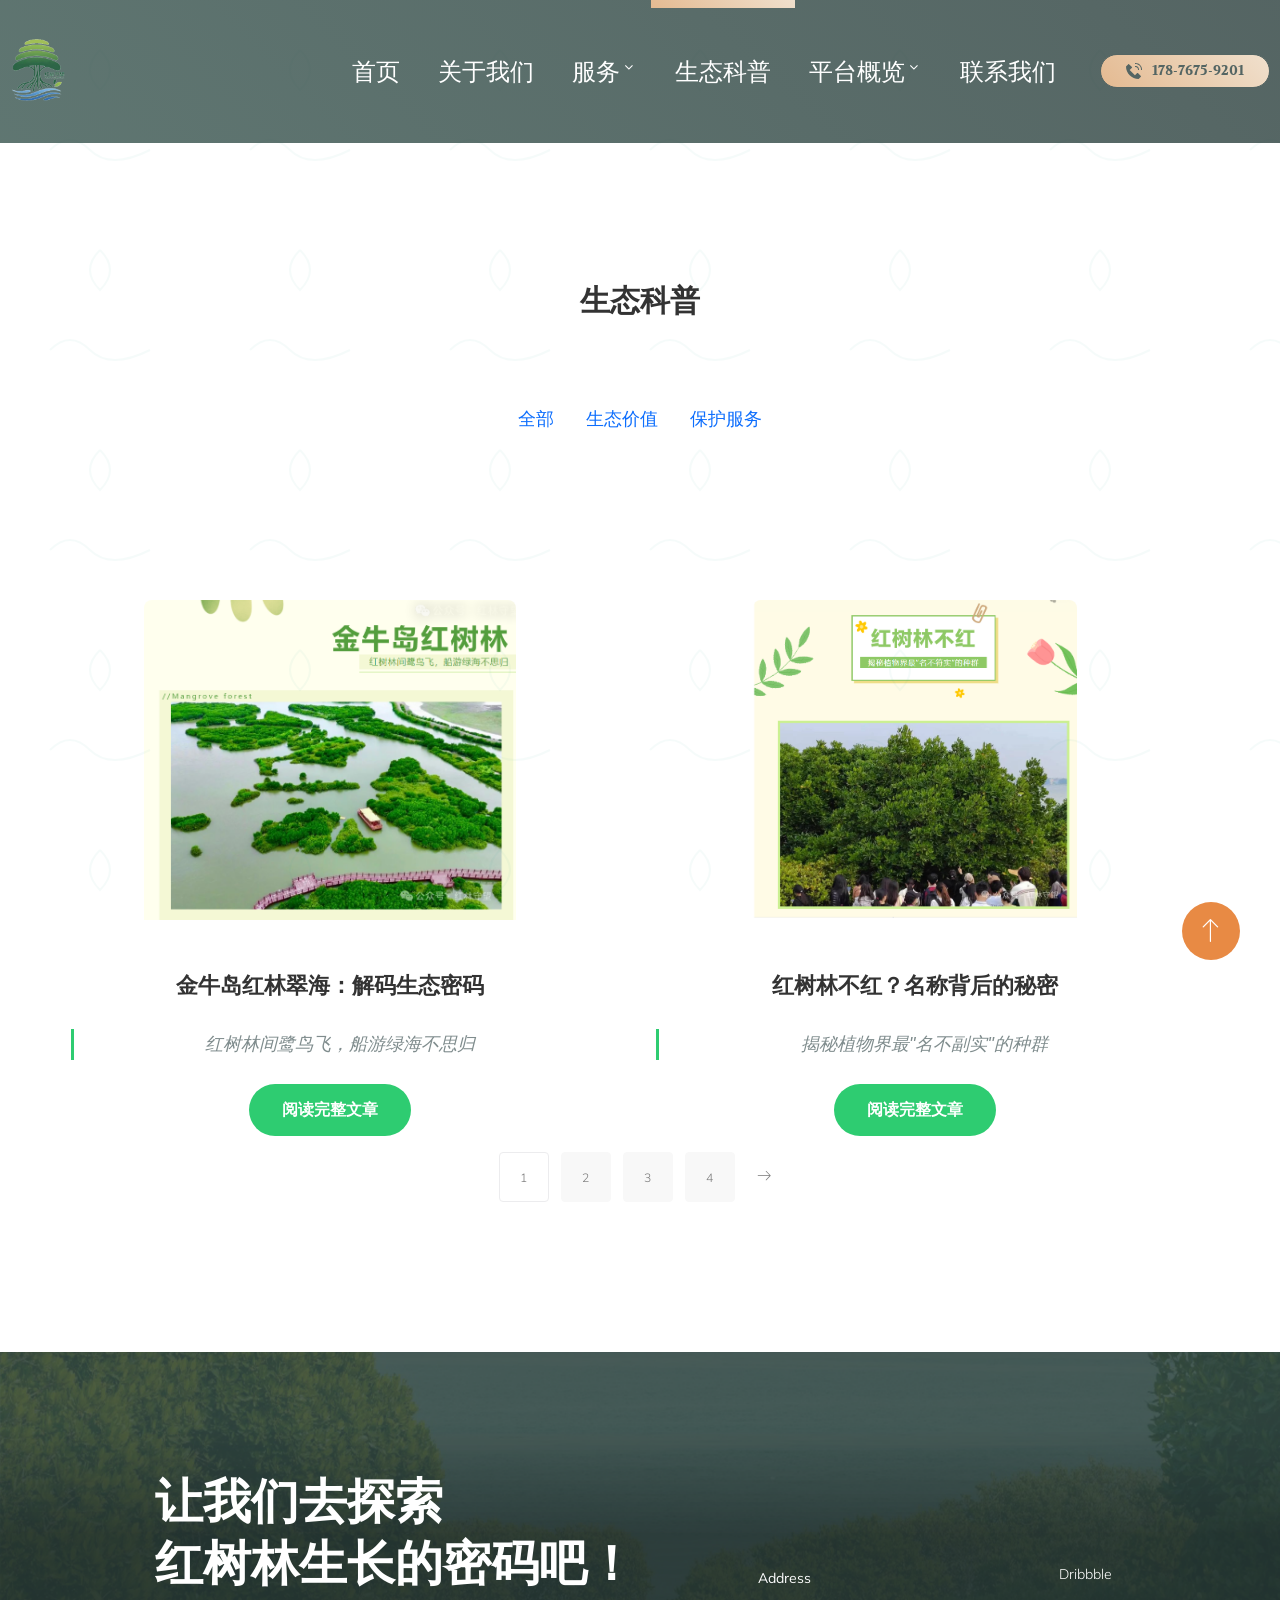
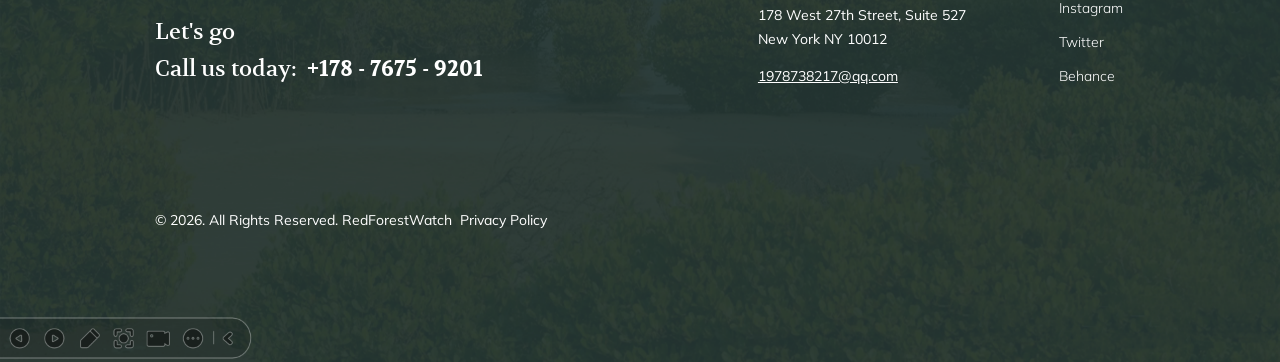
==== commit 27d5f879: "exchange detail of footer" ====
--- a/portfolio.html
+++ b/portfolio.html
@@ -360,7 +360,7 @@
           </div>
           <div class="row">
             <div class="col-auto offset-xl-1">
-              <p class="rights small"><span>&copy;&nbsp;</span><span class="copyright-year"></span><span>.&nbsp;</span><span>All Rights Reserved.</span><span>&nbsp;</span><a target="_blank" href="https://www.mobanwang.com/" title="网站模板">网站模板</a>&nbsp;&nbsp;<a href="privacy-policy.html">Privacy Policy</a></p>
+              <p class="rights small"><span>&copy;&nbsp;</span><span class="copyright-year"></span><span>.&nbsp;</span><span>All Rights Reserved.</span><span>&nbsp;</span><a target="_blank" href="https://www.mobanwang.com/" title="网站模板">RedForestWatch</a>&nbsp;&nbsp;<a href="privacy-policy.html">Privacy Policy</a></p>
             </div>
           </div>
         </div>
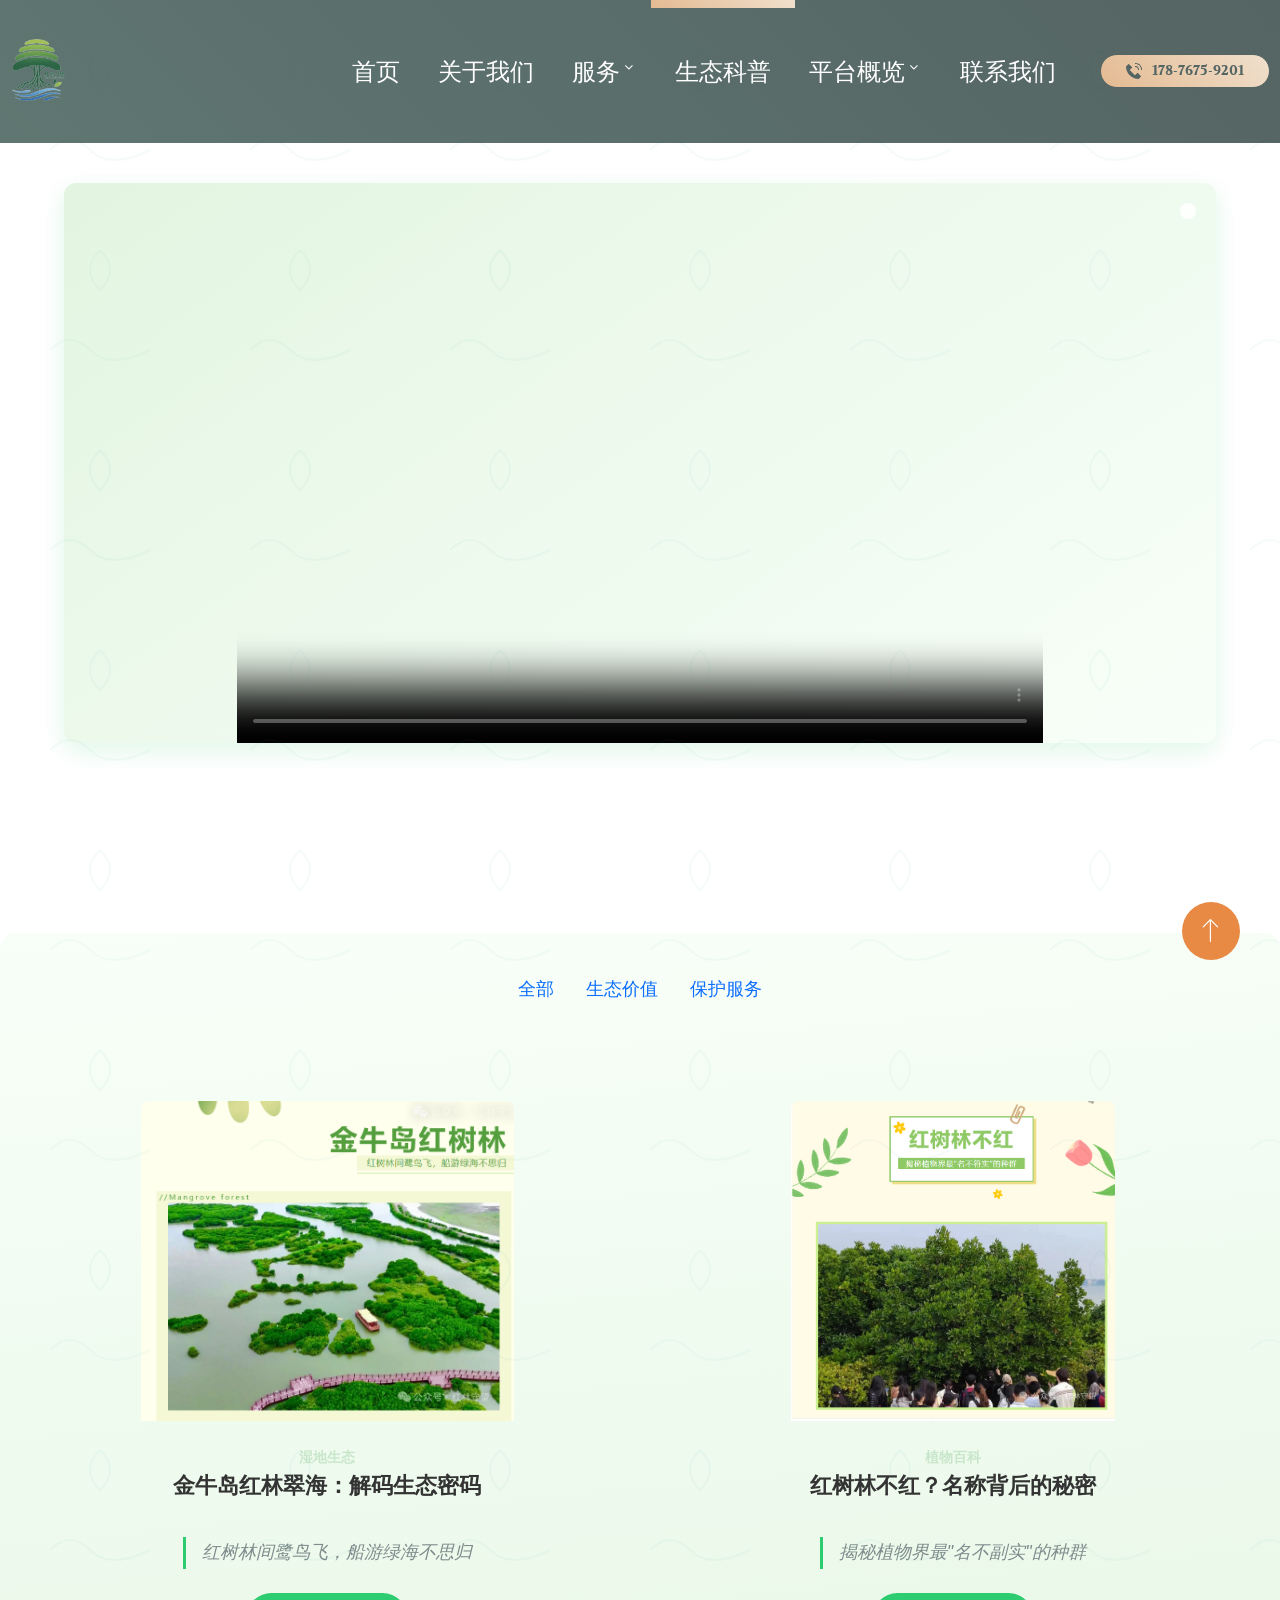
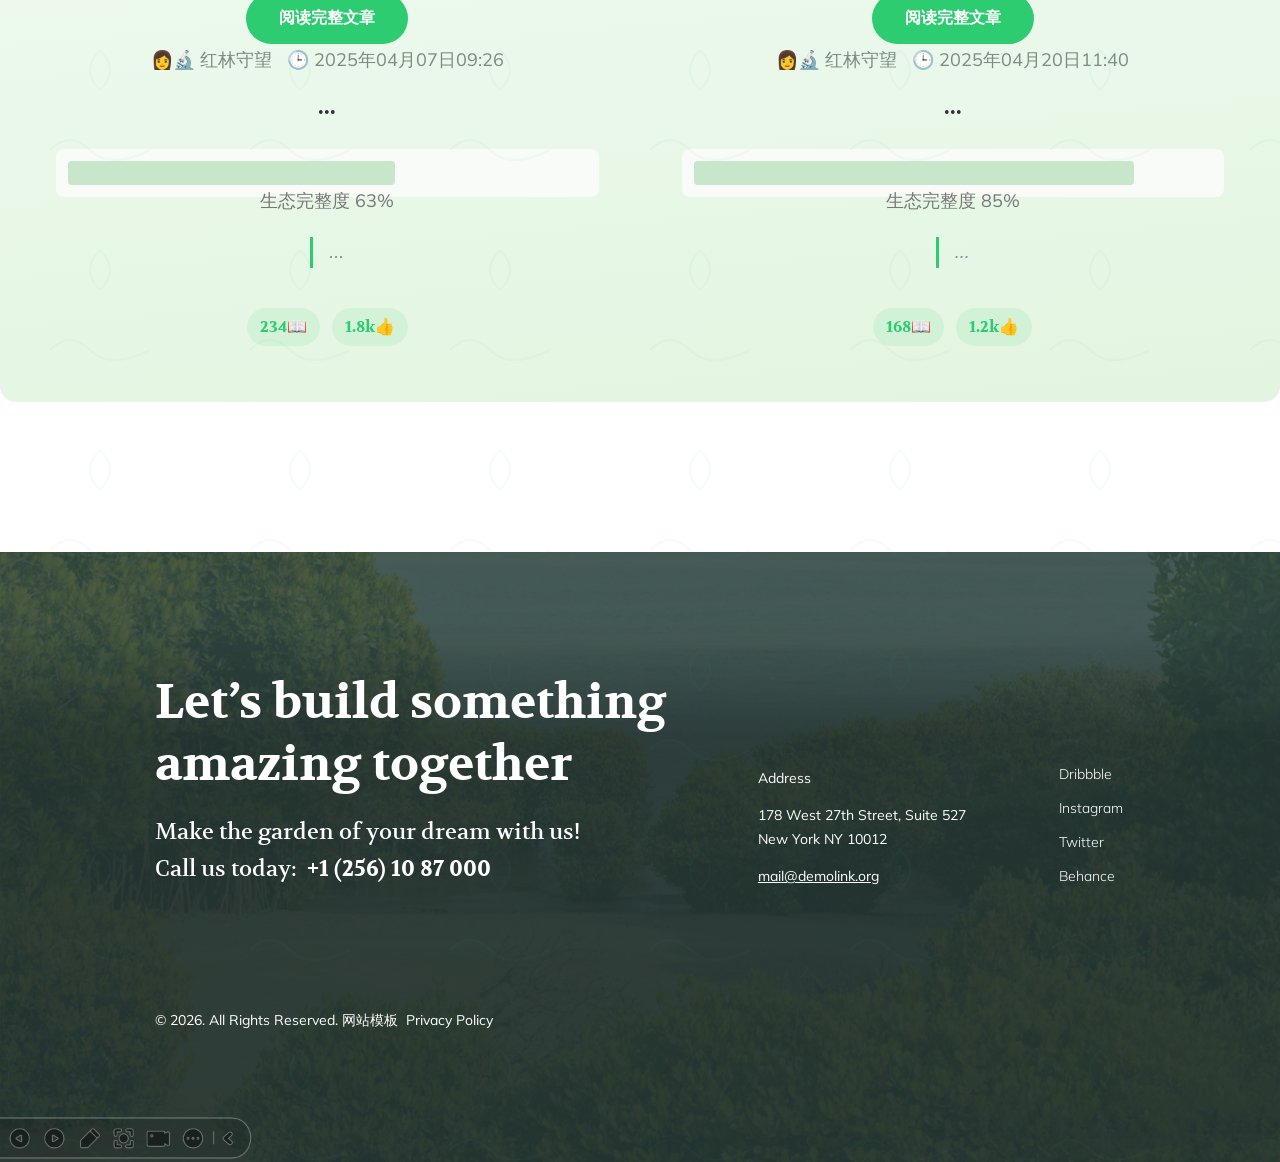
==== commit 9297fa95: "liu deploy: 2025-04-24 23:51:49" ====
--- a/portfolio.html
+++ b/portfolio.html
@@ -14,6 +14,7 @@
     <link rel="stylesheet" href="css/bootstrap.css">
     <link rel="stylesheet" href="css/fonts.css">
     <link rel="stylesheet" href="css/style.css">
+    <link rel="stylesheet" href="css/生态科普.css"></link>
     <!-- <link rel="stylesheet" href="css/bootstrap.min.css"> -->
 
   </head>
@@ -90,248 +91,131 @@
           </nav>
         </div>
       </header>
-
-      <!-- Breadcrumbs
-      <section class="section novi-bg novi-bg-img breadcrumbs-custom">
-        <div class="container">
-          <div class="breadcrumbs-custom__inner">
-            <p class="breadcrumbs-custom__title">Portfolio</p>
-            <ul class="breadcrumbs-custom__path">
-              <li><a href="index.html">Home</a></li>
-              <li class="active">Portfolio</li>
+      <section class="video-section">
+        <div class="video-container" data-aos="zoom-in">
+          <video class="eco-video" 
+                 poster="images/video-poster.jpg" 
+                 autoplay muted playsinline controls>
+            <source src="audio/WeChat_20250424213535.mp4" type="video/mp4">
+            <track label="中文字幕" kind="subtitles" srclang="zh" src="media/subtitles.vtt">
+          </video>
+          <div class="video-overlay">
+            <button class="btn-sound" aria-label="开启声音">
+              <i class="ph ph-speaker-simple-slash"></i>
+            </button>
+          </div>
+        </div>
+      </section>
+      <section class="section novi-bg novi-bg-img section-lg bg-default text-center">
+        <div class="eco-container">
+          <div class="leaf-pattern-overlay"></div>
+          
+          <!-- 导航栏增加生态图标 -->
+          <nav class="filter-nav">
+            <ul class="nav justify-content-center">
+              <li class="nav-item">
+                <a class="nav-link active" href="#">
+                  <i class="icon-leaf"></i> 全部
+                </a>
+              </li>
+              <li class="nav-item">
+                <a class="nav-link active" href="#">
+                  <i class="icon-leaf"></i> 生态价值
+                </a>
+              </li>
+              <li class="nav-item">
+                <a class="nav-link active" href="#">
+                  <i class="icon-leaf"></i> 保护服务
+                </a>
+              </li>
+              <!-- 其他导航项同理添加图标 -->
             </ul>
-          </div>
-        </div>
-      </section> -->
-
-      <section class="section novi-bg novi-bg-img section-lg bg-default text-center">
-        <div class="container">
-          <h3>生态科普</h3>
-          <div class="isotope-wrap row row-70">
-             <!-- 导航过滤 -->
-      <nav class="filter-nav">
-        <ul class="nav justify-content-center">
-          <li class="nav-item"><a class="nav-link active" href="#">全部</a></li>
-          <li class="nav-item"><a class="nav-link" href="#">生态价值</a></li>
-          <li class="nav-item"><a class="nav-link" href="#">保护服务</a></li>
-        </ul>
-      </nav>
-              <!-- <a href="https://mp.weixin.qq.com/s/g0KzuZ9nDtDCuirLggpBhQ" target="_blank">
-                <img 
-                    src="images/gzh1.png" 
-                    alt="示例图片"
-                    style="width: 500px; height: auto; cursor: pointer;"
-                >
-            </a>
-            <a href="https://mp.weixin.qq.com/s/JZpH1WlReajyDQAFOYe4UA" target="_blank">
-              <img 
-                  src="images/gzh2.png" 
-                  alt="示例图片"
-                  style="width: 500px; height: 429.46px; cursor: pointer;"
-              >
-          </a> -->
-          <!-- 文章卡片示例 -->
-          <!-- 双栏内容布局 -->
+          </nav>
+        
+          <!-- 卡片容器增加多维度信息展示 -->
           <div class="row eco-articles gy-5">
-            <!-- 左栏文章卡片 -->
             <article class="col-lg-6 eco-card">
               <div class="card-hover">
+                <!-- 新增图片信息层 -->
                 <a href="https://mp.weixin.qq.com/s/g0KzuZ9nDtDCuirLggpBhQ" target="_blank" class="card-media">
                   <img src="images/gzh1.png" alt="航拍金牛岛红树林景观" class="eco-image">
                 </a>
+                
+                <!-- 卡片正文增加多信息模块 -->
                 <div class="card-body">
-                  <span class="badge bg-soft-green">湿地生态</span>
-                  <h4 class="card-title">金牛岛红林翠海：解码生态密码</h4>
-                  <blockquote class="card-quote">红树林间鹭鸟飞，船游绿海不思归</blockquote>
-                  <a href="https://mp.weixin.qq.com/s/g0KzuZ9nDtDCuirLggpBhQ" class="btn btn-eco">
-                    阅读完整文章
-                    <i class="icon-arrow-right"></i>
-                  </a>
+                  <span class="badge bg-soft-green", style="color: #c8e6c9;">湿地生态</span>
+                          <h4 class="card-title">金牛岛红林翠海：解码生态密码</h4>
+                          <blockquote class="card-quote">红树林间鹭鸟飞，船游绿海不思归</blockquote>
+                          <a href="https://mp.weixin.qq.com/s/g0KzuZ9nDtDCuirLggpBhQ" class="btn btn-eco">
+                            阅读完整文章
+                            <i class="icon-arrow-right"></i>
+                          </a>
+                  <div class="article-meta">  <!-- 新增元信息 -->
+                    <span class="author">👩🔬 红林守望</span>
+                    <span class="date">🕒 2025年04月07日09:26</span>
+                  </div>
+                  <h4 class="card-title">...</h4>
+                  <!-- 新增数据可视化 -->
+                  <div class="eco-stats">
+                    <div class="stat-item">
+                      <div class="stat-bar" style="width: 63%"></div>
+                      <span>生态完整度 63%</span>
+                    </div>
+                  </div>
+                  <blockquote class="card-quote">...</blockquote>
+                  <!-- 新增互动元素 -->
+                  <div class="card-actions">
+                    <button class="btn btn-icon">
+                      <i class="icon-share"></i> 234📖
+                    </button>
+                    <button class="btn btn-icon">
+                      <i class="icon-heart"></i> 1.8k👍️
+                    </button>
+                  </div>
                 </div>
               </div>
             </article>
-
-            <!-- 右栏文章卡片 -->
             <article class="col-lg-6 eco-card">
               <div class="card-hover">
+                <!-- 新增图片信息层 -->
                 <a href="https://mp.weixin.qq.com/s/JZpH1WlReajyDQAFOYe4UA" target="_blank" class="card-media">
-                  <img src="images/gzh2.png" alt="红树林生态讲解场景" class="eco-image">
-                </a>
+                  <img src="images/gzh2.png" alt="航拍金牛岛红树林景观" class="eco-image">
+                </a>
+                
+                <!-- 卡片正文增加多信息模块 -->
                 <div class="card-body">
-                  <span class="badge bg-soft-yellow">植物百科</span>
-                  <h4 class="card-title">红树林不红？名称背后的秘密</h4>
-                  <blockquote class="card-quote">揭秘植物界最"名不副实"的种群</blockquote>
-                  <a href="https://mp.weixin.qq.com/s/JZpH1WlReajyDQAFOYe4UA" class="btn btn-eco">
-                    阅读完整文章
-                    <i class="icon-arrow-right"></i>
-                  </a>
+                  <span class="badge bg-soft-green", style="color: #c8e6c9;">植物百科</span>
+                          <h4 class="card-title">红树林不红？名称背后的秘密</h4>
+                          <blockquote class="card-quote">揭秘植物界最"名不副实"的种群</blockquote>
+                          <a href="https://mp.weixin.qq.com/s/JZpH1WlReajyDQAFOYe4UA" class="btn btn-eco">
+                            阅读完整文章
+                            <i class="icon-arrow-right"></i>
+                          </a>
+                  <div class="article-meta">  <!-- 新增元信息 -->
+                    <span class="author">👩🔬 红林守望</span>
+                    <span class="date">🕒 2025年04月20日11:40</span>
+                  </div>
+                  <h4 class="card-title">...</h4>
+                  <!-- 新增数据可视化 -->
+                  <div class="eco-stats">
+                    <div class="stat-item">
+                      <div class="stat-bar" style="width: 85%"></div>
+                      <span>生态完整度 85%</span>
+                    </div>
+                  </div>
+                  <blockquote class="card-quote">...</blockquote>
+                  <!-- 新增互动元素 -->
+                  <div class="card-actions">
+                    <button class="btn btn-icon">
+                      <i class="icon-share"></i> 168📖
+                    </button>
+                    <button class="btn btn-icon">
+                      <i class="icon-heart"></i> 1.2k👍️
+                    </button>
+                  </div>
                 </div>
               </div>
             </article>
-          </div>
-
-
-
-<style>
-  /* 生态主题色 */
-:root {
-  --eco-green: #2ecc71;
-  --eco-dark: #27ae60;
-}
-
-/* 卡片交互优化 */
-.eco-card {
-  transition: transform 0.3s cubic-bezier(0.25, 0.46, 0.45, 0.94);
-}
-.card-hover:hover {
-  transform: translateY(-8px);
-  box-shadow: 0 12px 24px rgba(46, 204, 113, 0.1);
-}
-
-/* 图片自适应 */
-.eco-image {
-  height: 320px;
-  object-fit: cover;
-  border-radius: 8px 8px 0 0;
-}
-
-/* 生态按钮 */
-.btn-eco {
-  background: var(--eco-green);
-  color: white;
-  padding: 0.8rem 2rem;
-  border-radius: 2rem;
-  position: relative;
-  overflow: hidden;
-}
-.btn-eco:hover {
-  background: var(--eco-dark);
-}
-
-/* 引用文字样式 */
-.card-quote {
-  color: #7f8c8d;
-  font-style: italic;
-  border-left: 3px solid var(--eco-green);
-  padding-left: 1rem;
-  margin: 1.5rem 0;
-}
-
-/* 响应式调整 */
-@media (max-width: 992px) {
-  .eco-image { height: 280px; }
-  .card-title { font-size: 1.4rem; }
-}
-/* 卡片悬停动效 */
-.article-card {
-  transition: transform 0.3s ease;
-}
-.article-card:hover {
-  transform: translateY(-5px);
-}
-
-/* 阅读按钮样式 */
-.read-btn {
-  background: #27ae60;
-  padding: 8px 20px;
-  border-radius: 20px;
-  color: white;
-  display: inline-block;
-}
-.read-btn:hover {
-  background: #219a52;
-}
-.card-content {
-  width: auto;
-}
-</style>
-              <!-- <div class="isotope row" data-isotope-layout="fitRows" data-isotope-group="gallery">
-                <div class="col-12 col-md-6 col-lg-4 isotope-item" data-filter="Category 1"><a class="img-thumbnail-variant-3" href="images/services-1-original.jpg" data-lightgallery="item">
-                    <figure><img src="images/services-1-418x315.jpg" alt="" width="418" height="315"/>
-                    </figure>
-                    <div class="caption"><span class="icon novi-icon hover-top-element linear-icon-picture"></span>
-                      <ul class="list-inline-tag hover-top-element">
-                        <li>Advantages</li>
-                      </ul>
-                      <p class="heading-5 hover-top-element">Professional Staff</p>
-                      <div class="divider"></div>
-                      <p class="small hover-bottom-element">Creating stunning exteriors.</p><span class="icon novi-icon arrow-right linear-icon-plus"></span>
-                    </div></a>
-                </div>
-                <div class="col-12 col-md-6 col-lg-4 isotope-item" data-filter="Category 1"><a class="img-thumbnail-variant-3" href="images/services-2-original.jpg" data-lightgallery="item">
-                    <figure><img src="images/services-2-418x315.jpg" alt="" width="418" height="315"/>
-                    </figure>
-                    <div class="caption"><span class="icon novi-icon hover-top-element linear-icon-picture"></span>
-                      <ul class="list-inline-tag hover-top-element">
-                        <li>Advantages</li>
-                      </ul>
-                      <p class="heading-5 hover-top-element">High-Quality Materials</p>
-                      <div class="divider"></div>
-                      <p class="small hover-bottom-element">Creating stunning exteriors.</p><span class="icon novi-icon arrow-right linear-icon-plus"></span>
-                    </div></a>
-                </div>
-                <div class="col-12 col-md-6 col-lg-4 isotope-item" data-filter="Category 2"><a class="img-thumbnail-variant-3" href="images/services-3-original.jpg" data-lightgallery="item">
-                    <figure><img src="images/services-3-418x315.jpg" alt="" width="418" height="315"/>
-                    </figure>
-                    <div class="caption"><span class="icon novi-icon hover-top-element linear-icon-picture"></span>
-                      <ul class="list-inline-tag hover-top-element">
-                        <li>Services</li>
-                      </ul>
-                      <p class="heading-5 hover-top-element">Exterior Design</p>
-                      <div class="divider"></div>
-                      <p class="small hover-bottom-element">Creating stunning exteriors.</p><span class="icon novi-icon arrow-right linear-icon-plus"></span>
-                    </div></a>
-                </div>
-                <div class="col-12 col-md-6 col-lg-4 isotope-item" data-filter="Category 2"><a class="img-thumbnail-variant-3" href="images/services-4-original.jpg" data-lightgallery="item">
-                    <figure><img src="images/services-4-418x315.jpg" alt="" width="418" height="315"/>
-                    </figure>
-                    <div class="caption"><span class="icon novi-icon hover-top-element linear-icon-picture"></span>
-                      <ul class="list-inline-tag hover-top-element">
-                        <li>Services</li>
-                      </ul>
-                      <p class="heading-5 hover-top-element">Project Planning</p>
-                      <div class="divider"></div>
-                      <p class="small hover-bottom-element">Creating stunning exteriors.</p><span class="icon novi-icon arrow-right linear-icon-plus"></span>
-                    </div></a>
-                </div>
-                <div class="col-12 col-md-6 col-lg-4 isotope-item" data-filter="Category 2"><a class="img-thumbnail-variant-3" href="images/services-5-original.jpg" data-lightgallery="item">
-                    <figure><img src="images/services-5-418x315.jpg" alt="" width="418" height="315"/>
-                    </figure>
-                    <div class="caption"><span class="icon novi-icon hover-top-element linear-icon-picture"></span>
-                      <ul class="list-inline-tag hover-top-element">
-                        <li>Services</li>
-                      </ul>
-                      <p class="heading-5 hover-top-element">Exterior Renovation</p>
-                      <div class="divider"></div>
-                      <p class="small hover-bottom-element">Creating stunning exteriors.</p><span class="icon novi-icon arrow-right linear-icon-plus"></span>
-                    </div></a>
-                </div>
-                <div class="col-12 col-md-6 col-lg-4 isotope-item" data-filter="Category 2"><a class="img-thumbnail-variant-3" href="images/services-6-original.jpg" data-lightgallery="item">
-                    <figure><img src="images/services-6-418x315.jpg" alt="" width="418" height="315"/>
-                    </figure>
-                    <div class="caption"><span class="icon novi-icon hover-top-element linear-icon-picture"></span>
-                      <ul class="list-inline-tag hover-top-element">
-                        <li>Services</li>
-                      </ul>
-                      <p class="heading-5 hover-top-element">Landscape Design</p>
-                      <div class="divider"></div>
-                      <p class="small hover-bottom-element">Creating stunning exteriors.</p><span class="icon novi-icon arrow-right linear-icon-plus"></span>
-                    </div></a>
-                </div>
-              </div> -->
-            </div>
-            <div class="col-sm-12">
-              <!-- Classic Pagination-->
-              <nav>
-                <ul class="pagination-classic">
-                  <li class="active"><span>1</span></li>
-                  <li><a href="#">2</a></li>
-                  <li><a href="#">3</a></li>
-                  <li><a href="#">4</a></li>
-                  <li><a class="icon novi-icon linear-icon-arrow-right" href="#"></a></li>
-                </ul>
-              </nav>
-            </div>
           </div>
         </div>
       </section>
@@ -340,14 +224,14 @@
         <div class="container">
           <div class="row row-50 align-items-end">
             <div class="col-lg-6 offset-xl-1">
-              <h2>让我们去探索<br>红树林生长的密码吧！</h2>
-              <h4 class="fw-normal">Let's&nbsp;go</h4>
-              <h4 class="fw-normal">Call us today:&nbsp;&nbsp;<a class="fw-bold" href="tel:#">+178&nbsp;-&nbsp;7675&nbsp;-&nbsp;9201</a></h4>
+              <h2>Let’s build something amazing together</h2>
+              <h4 class="fw-normal">Make the garden of your dream with us!</h4>
+              <h4 class="fw-normal">Call us today:&nbsp;&nbsp;<a class="fw-bold" href="tel:#">+1 (256) 10 87 000</a></h4>
             </div>
             <div class="col-lg-3 col-sm-6">
               <div class="small">Address</div>
               <div class="small"><a href="#">178 West 27th Street, Suite 527 <br> New York NY 10012</a></div>
-              <div class="small"><a href="mailto:#">1978738217@qq.com</a></div>
+              <div class="small"><a href="mailto:#">mail@demolink.org</a></div>
             </div>
             <div class="col-xl-2 col-lg-3 col-sm-6">
               <ul class="footer-link-list small">
@@ -360,7 +244,7 @@
           </div>
           <div class="row">
             <div class="col-auto offset-xl-1">
-              <p class="rights small"><span>&copy;&nbsp;</span><span class="copyright-year"></span><span>.&nbsp;</span><span>All Rights Reserved.</span><span>&nbsp;</span><a target="_blank" href="https://www.mobanwang.com/" title="网站模板">RedForestWatch</a>&nbsp;&nbsp;<a href="privacy-policy.html">Privacy Policy</a></p>
+              <p class="rights small"><span>&copy;&nbsp;</span><span class="copyright-year"></span><span>.&nbsp;</span><span>All Rights Reserved.</span><span>&nbsp;</span><a target="_blank" href="https://www.mobanwang.com/" title="网站模板">网站模板</a>&nbsp;&nbsp;<a href="privacy-policy.html">Privacy Policy</a></p>
             </div>
           </div>
         </div>
--- a/css/生态科普.css
+++ b/css/生态科普.css
@@ -0,0 +1,243 @@
+/* 视频模块样式 */
+.video-section {
+  margin: 40px 0;
+  padding: 0 5%;
+}
+/* 动态信息层 */
+.eco-data-layer {
+  position: absolute;
+  top: 20px;
+  left: 20px;
+  z-index: 3;
+  backdrop-filter: blur(5px);
+}
+
+.data-card {
+  background: rgba(46, 204, 113, 0.15);
+  padding: 12px;
+  border-radius: 8px;
+  border: 1px solid rgba(46, 204, 113, 0.3);
+}
+
+/* 交互热区动画 */
+.hotspot-pulse {
+  width: 24px;
+  height: 24px;
+  background: rgba(255,255,255,0.2);
+  animation: pulse 2s infinite;
+  border-radius: 50%;
+}
+@keyframes pulse {
+  0% { transform: scale(0.8); opacity: 0.7; }
+  50% { transform: scale(1.2); opacity: 0.3; }
+  100% { transform: scale(0.8); opacity: 0.7; }
+}
+
+/* 生态主题滤镜 */
+.eco-video {
+  filter: 
+    hue-rotate(-5deg) 
+    contrast(105%) 
+    saturate(110%);
+}
+.video-container {
+  position: relative;
+  border-radius: 12px;
+  overflow: hidden;
+  box-shadow: 0 8px 24px rgba(46, 204, 113, 0.15);
+  background: linear-gradient(145deg, #e3f5e1 0%, #f8fff9 100%);
+}
+
+.eco-video {
+  width: 70%;
+  height: 560px;
+  object-fit: cover;
+  display: block;
+  margin: auto;
+}
+
+.video-overlay {
+  position: absolute;
+  top: 20px;
+  right: 20px;
+  display: flex;
+  gap: 12px;
+}
+/* 卡片内容容器 */
+.card-body {
+  display: flex;
+  flex-direction: column;
+  align-items: center;
+  text-align: center;
+  padding: 1.5rem;
+}
+.btn-sound {
+  background: rgba(255,255,255,0.9);
+  padding: 8px;
+  border-radius: 50%;
+  transition: transform 0.3s ease;
+}
+
+@media (max-width: 768px) {
+  .eco-video {
+    height: 300px;
+  }
+  .video-container {
+    border-radius: 8px;
+  }
+}
+
+/* 生态容器增强 */
+.eco-container {
+  position: relative;
+  background: linear-gradient(175deg, #f8fff9 0%, #e3f5e1 100%);
+  padding: 2rem;
+  border-radius: 16px;
+}
+
+/* 叶片装饰层 */
+.leaf-pattern-overlay {
+  position: absolute;
+  width: 100%;
+  height: 100%;
+  background-image: url('data:image/svg+xml;utf8,<svg...>'); 
+  /* 此处可替换为叶片SVG图案 */
+  opacity: 0.15;
+}
+
+/* 图片信息层 */
+.media-meta {
+  position: absolute;
+  top: 15px;
+  right: 15px;
+  display: flex;
+  gap: 8px;
+  z-index: 2;
+}
+.photo-count, .video-badge {
+  background: rgba(255,255,255,0.9);
+  padding: 4px 10px;
+  border-radius: 20px;
+  font-size: 0.85em;
+}
+
+/* 元信息样式 */
+.article-meta {
+  display: flex;
+  gap: 15px;
+  color: #7a8c7c;
+  margin-bottom: 12px;
+}
+.author:before, .date:before {
+  margin-right: 5px;
+}
+
+/* 生态数据可视化 */
+.eco-stats {
+  width: 100%;
+  background: #f8fbf8;
+  border-radius: 8px;
+  padding: 12px;
+  margin: 1rem 0;
+}
+.stat-item {
+  height: 24px;
+  position: relative;
+}
+.stat-bar {
+  height: 100%;
+  background: #c8e6c9;
+  border-radius: 4px;
+  transition: width 0.8s ease;
+}
+
+/* 卡片互动按钮 */
+.card-actions {
+  display: flex;
+  gap: 12px;
+  margin-top: 1rem;
+}
+.btn-icon {
+  background: rgba(46, 204, 113, 0.1);
+  border-radius: 50px;
+  padding: 6px 12px;
+  color: var(--eco-green);
+}
+/* 生态主题色 */
+:root {
+  --eco-green: #2ecc71;
+  --eco-dark: #27ae60;
+}
+
+/* 卡片交互优化 */
+.eco-card {
+  transition: transform 0.3s cubic-bezier(0.25, 0.46, 0.45, 0.94);
+}
+.card-hover:hover {
+  transform: translateY(-8px);
+  box-shadow: 0 12px 24px rgba(46, 204, 113, 0.1);
+}
+
+/* 图片自适应 */
+.eco-image {
+  height: 320px;
+  object-fit: cover;
+  border-radius: 8px 8px 0 0;
+  margin: auto;
+}
+/* 图片容器定位优化 */
+.card-media {
+  display: flex;
+  justify-content: center;
+  padding: 0 1rem;
+}
+
+/* 生态按钮 */
+.btn-eco {
+  background: var(--eco-green);
+  color: white;
+  padding: 0.8rem 2rem;
+  border-radius: 2rem;
+  position: relative;
+  overflow: hidden;
+}
+.btn-eco:hover {
+  background: var(--eco-dark);
+}
+
+/* 引用文字样式 */
+.card-quote {
+  color: #7f8c8d;
+  font-style: italic;
+  border-left: 3px solid var(--eco-green);
+  padding-left: 1rem;
+  margin: 1.5rem 0;
+}
+
+/* 响应式调整 */
+@media (max-width: 992px) {
+  .eco-image { height: 280px; }
+  .card-title { font-size: 1.4rem; }
+}
+/* 卡片悬停动效 */
+.article-card {
+  transition: transform 0.3s ease;
+}
+.article-card:hover {
+  transform: translateY(-5px);
+}
+
+/* 阅读按钮样式 */
+.read-btn {
+  background: #27ae60;
+  padding: 8px 20px;
+  border-radius: 20px;
+  color: white;
+  display: inline-block;
+}
+.read-btn:hover {
+  background: #219a52;
+}
+.card-content {
+  width: auto;
+}
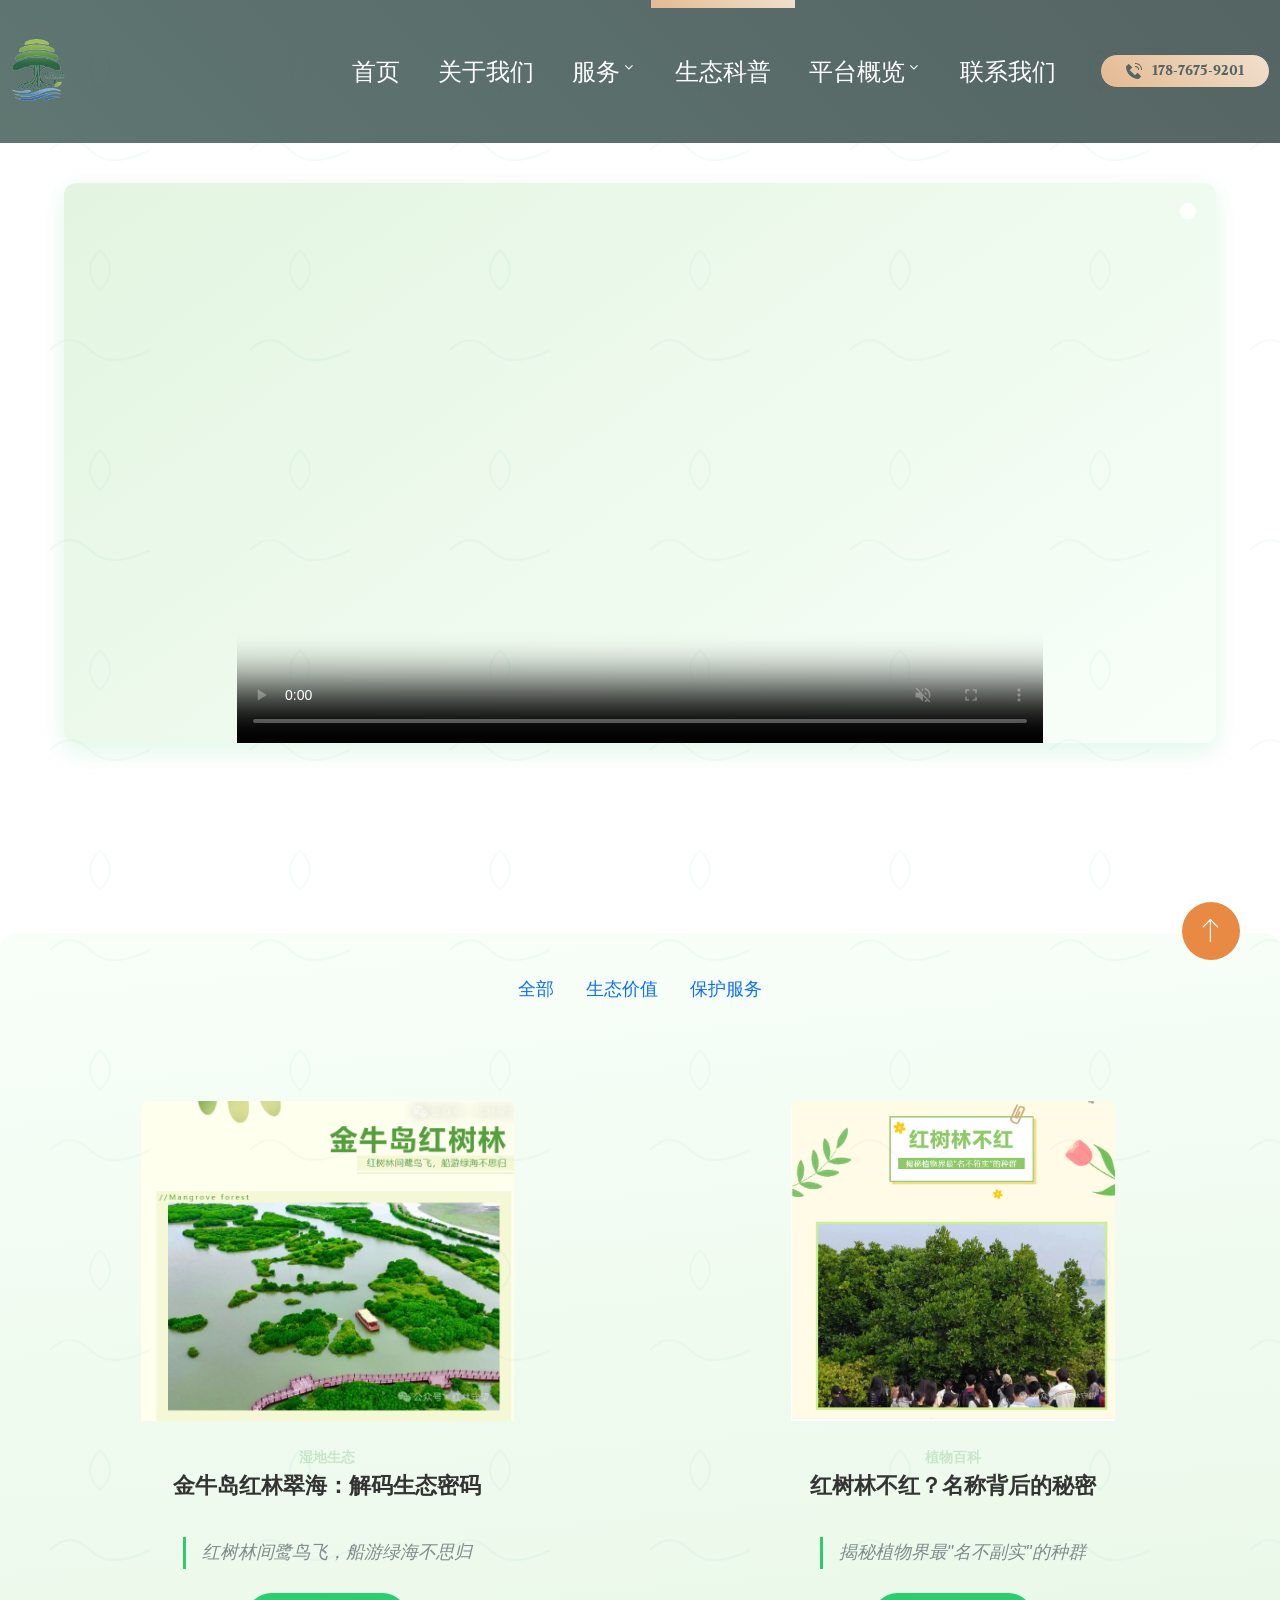
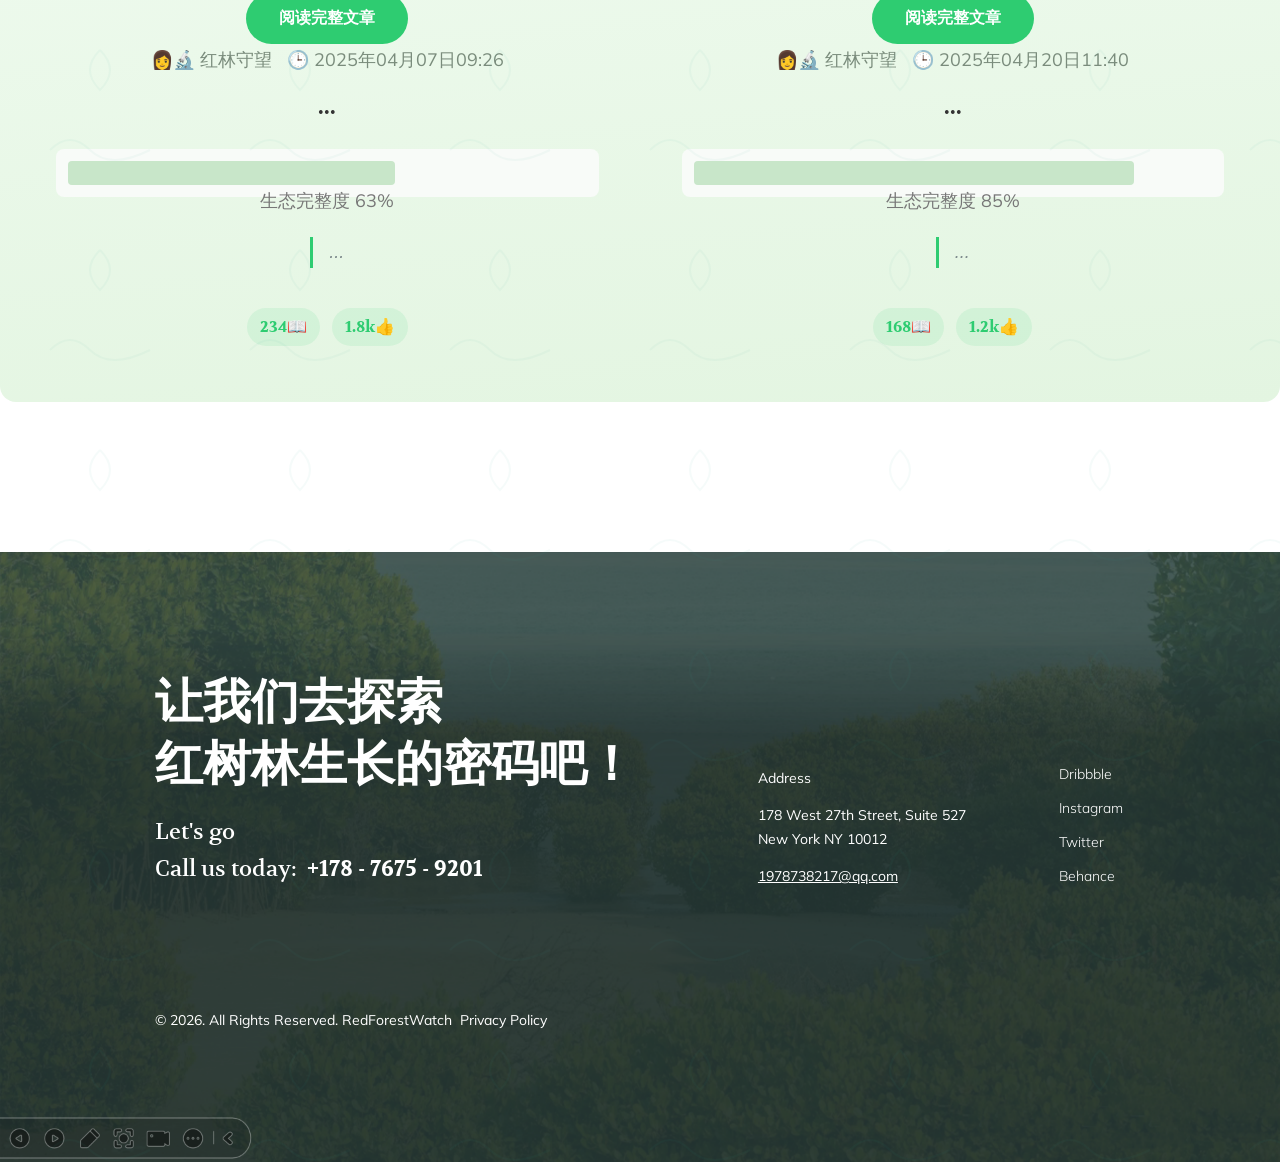
==== commit a2d7646d: "Merge branch 'main' of github.com:Empathy1043/RedForestwatch" ====
--- a/portfolio.html
+++ b/portfolio.html
@@ -224,14 +224,14 @@
         <div class="container">
           <div class="row row-50 align-items-end">
             <div class="col-lg-6 offset-xl-1">
-              <h2>Let’s build something amazing together</h2>
-              <h4 class="fw-normal">Make the garden of your dream with us!</h4>
-              <h4 class="fw-normal">Call us today:&nbsp;&nbsp;<a class="fw-bold" href="tel:#">+1 (256) 10 87 000</a></h4>
+              <h2>让我们去探索<br>红树林生长的密码吧！</h2>
+              <h4 class="fw-normal">Let's&nbsp;go</h4>
+              <h4 class="fw-normal">Call us today:&nbsp;&nbsp;<a class="fw-bold" href="tel:#">+178&nbsp;-&nbsp;7675&nbsp;-&nbsp;9201</a></h4>
             </div>
             <div class="col-lg-3 col-sm-6">
               <div class="small">Address</div>
               <div class="small"><a href="#">178 West 27th Street, Suite 527 <br> New York NY 10012</a></div>
-              <div class="small"><a href="mailto:#">mail@demolink.org</a></div>
+              <div class="small"><a href="mailto:#">1978738217@qq.com</a></div>
             </div>
             <div class="col-xl-2 col-lg-3 col-sm-6">
               <ul class="footer-link-list small">
@@ -244,7 +244,7 @@
           </div>
           <div class="row">
             <div class="col-auto offset-xl-1">
-              <p class="rights small"><span>&copy;&nbsp;</span><span class="copyright-year"></span><span>.&nbsp;</span><span>All Rights Reserved.</span><span>&nbsp;</span><a target="_blank" href="https://www.mobanwang.com/" title="网站模板">网站模板</a>&nbsp;&nbsp;<a href="privacy-policy.html">Privacy Policy</a></p>
+              <p class="rights small"><span>&copy;&nbsp;</span><span class="copyright-year"></span><span>.&nbsp;</span><span>All Rights Reserved.</span><span>&nbsp;</span><a target="_blank" href="https://www.mobanwang.com/" title="网站模板">RedForestWatch</a>&nbsp;&nbsp;<a href="privacy-policy.html">Privacy Policy</a></p>
             </div>
           </div>
         </div>
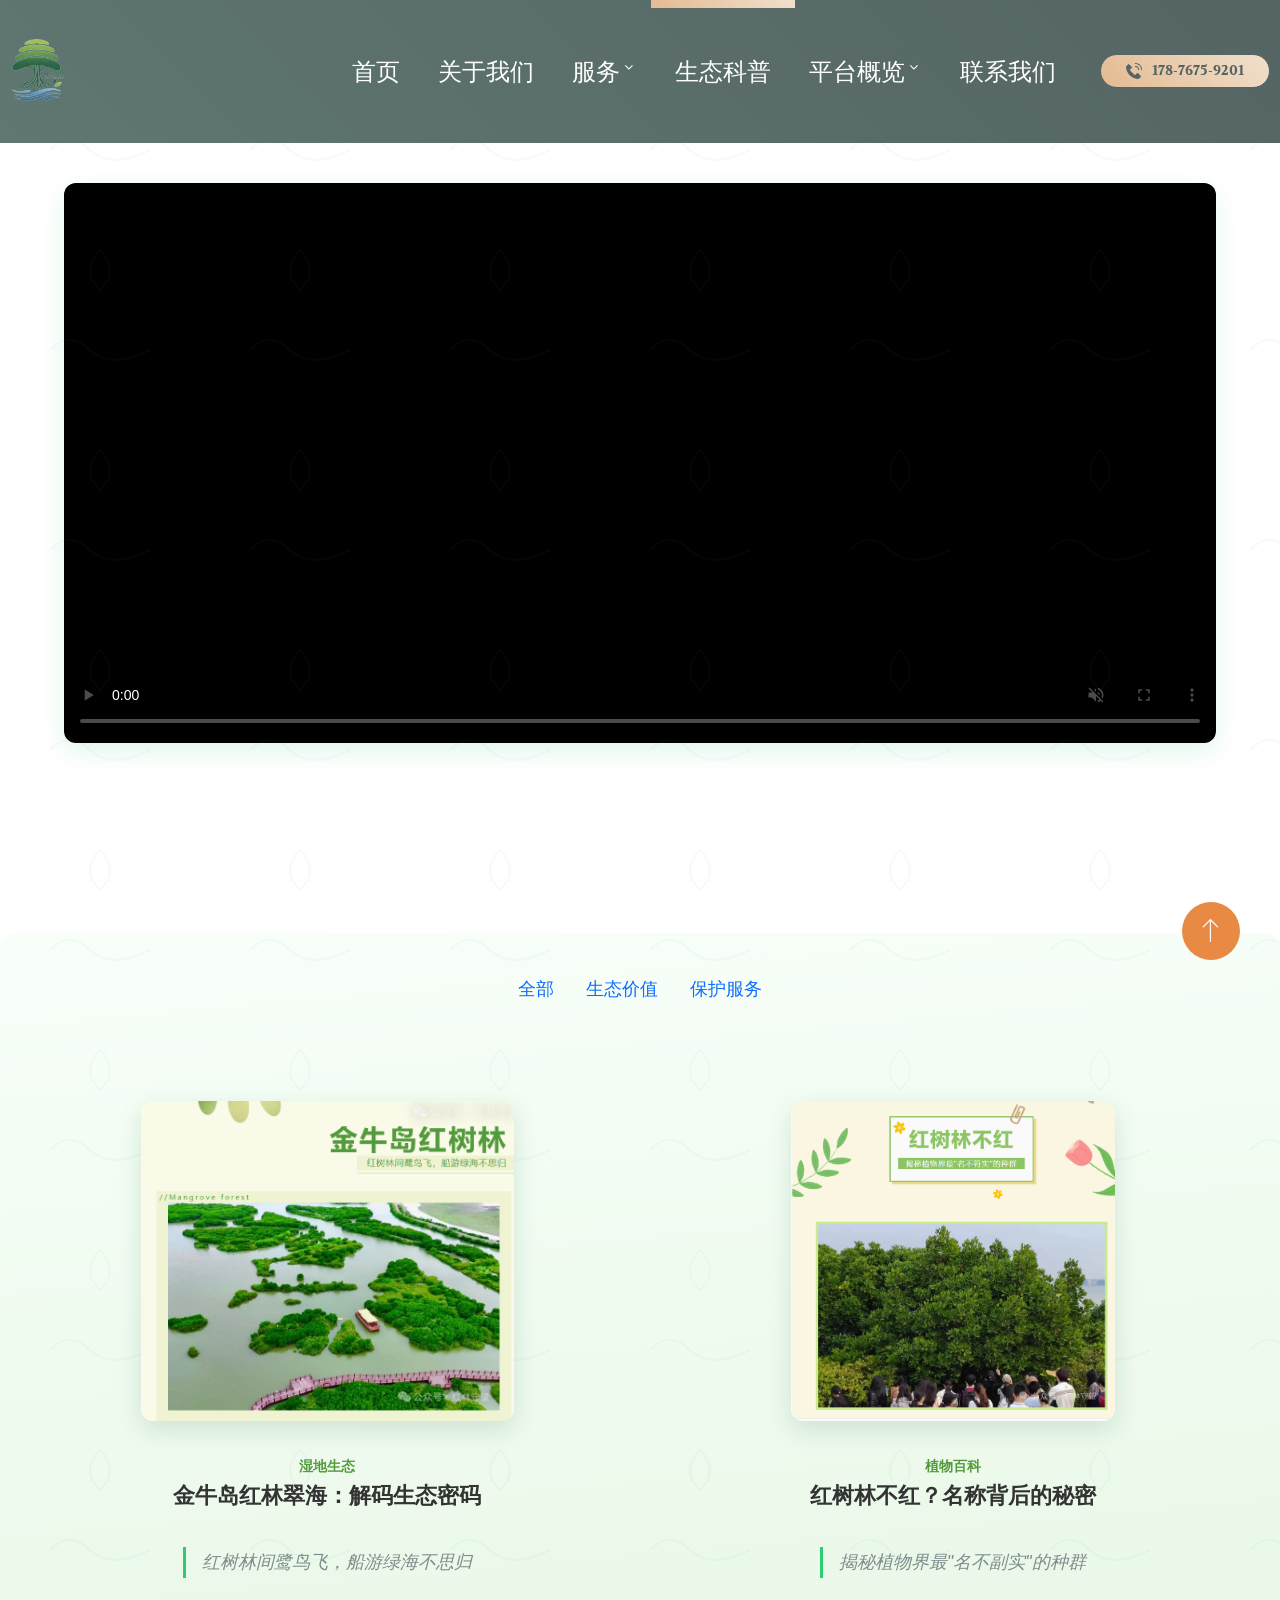
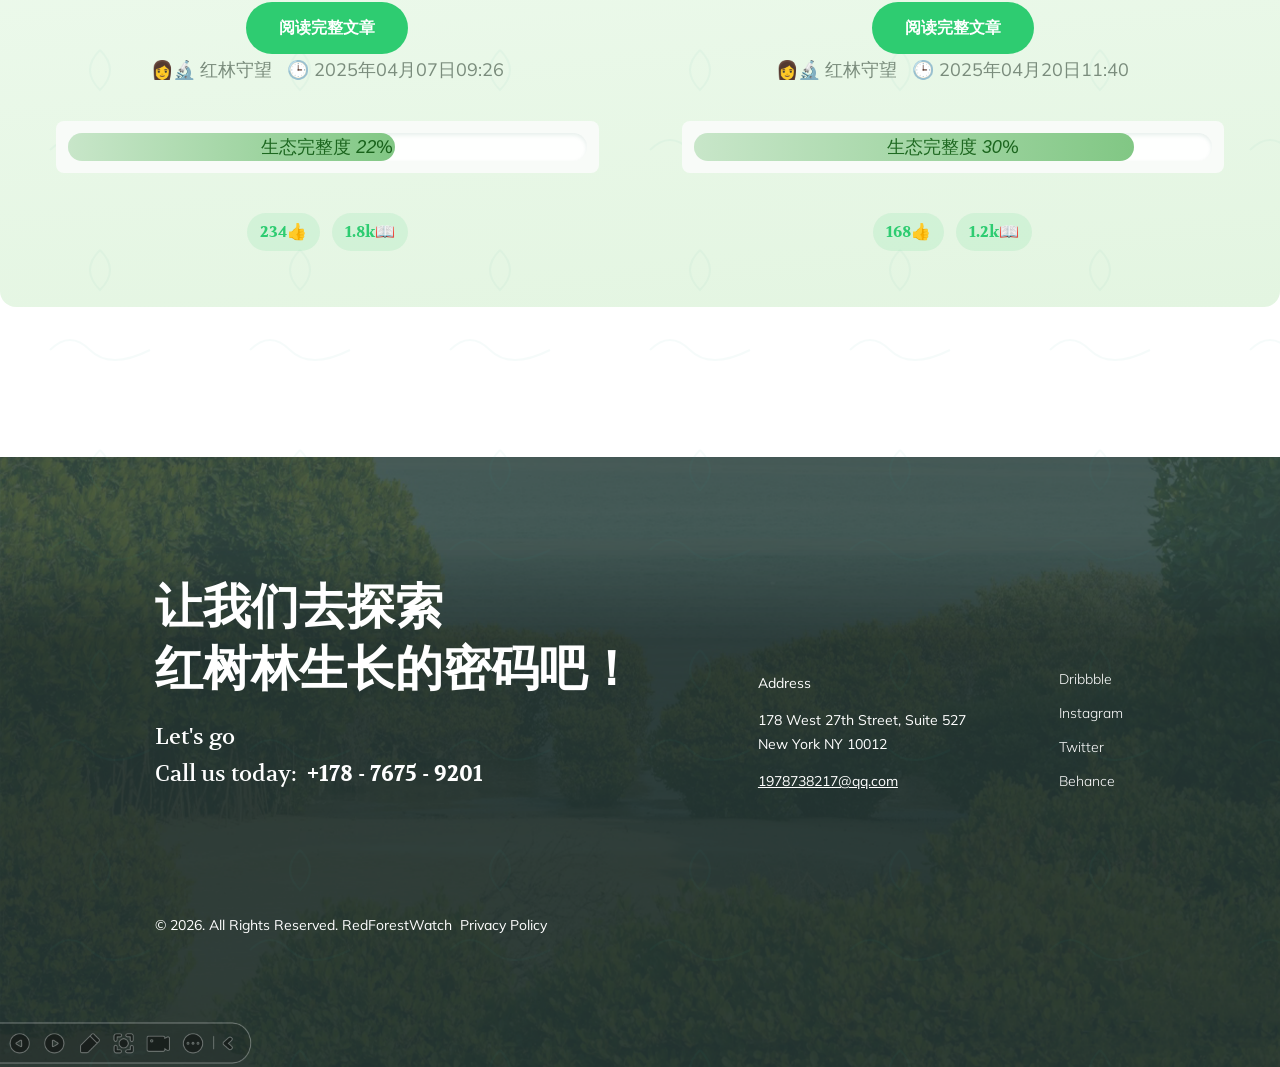
==== commit 822ce4fc: "liu deploy: 2025-04-25 11:45:28生态科普优化了移动端视频，增加了js交互" ====
--- a/portfolio.html
+++ b/portfolio.html
@@ -99,11 +99,11 @@
             <source src="audio/WeChat_20250424213535.mp4" type="video/mp4">
             <track label="中文字幕" kind="subtitles" srclang="zh" src="media/subtitles.vtt">
           </video>
-          <div class="video-overlay">
+          <!-- <div class="video-overlay">
             <button class="btn-sound" aria-label="开启声音">
               <i class="ph ph-speaker-simple-slash"></i>
             </button>
-          </div>
+          </div> -->
         </div>
       </section>
       <section class="section novi-bg novi-bg-img section-lg bg-default text-center">
@@ -136,86 +136,112 @@
           <div class="row eco-articles gy-5">
             <article class="col-lg-6 eco-card">
               <div class="card-hover">
-                <!-- 新增图片信息层 -->
                 <a href="https://mp.weixin.qq.com/s/g0KzuZ9nDtDCuirLggpBhQ" target="_blank" class="card-media">
                   <img src="images/gzh1.png" alt="航拍金牛岛红树林景观" class="eco-image">
                 </a>
                 
-                <!-- 卡片正文增加多信息模块 -->
                 <div class="card-body">
-                  <span class="badge bg-soft-green", style="color: #c8e6c9;">湿地生态</span>
-                          <h4 class="card-title">金牛岛红林翠海：解码生态密码</h4>
-                          <blockquote class="card-quote">红树林间鹭鸟飞，船游绿海不思归</blockquote>
-                          <a href="https://mp.weixin.qq.com/s/g0KzuZ9nDtDCuirLggpBhQ" class="btn btn-eco">
-                            阅读完整文章
-                            <i class="icon-arrow-right"></i>
-                          </a>
-                  <div class="article-meta">  <!-- 新增元信息 -->
+                  <span class="badge bg-soft-green" style="color: #529b3c;">湿地生态</span>
+                  <h4 class="card-title">金牛岛红林翠海：解码生态密码</h4>
+                  <blockquote class="card-quote">红树林间鹭鸟飞，船游绿海不思归</blockquote>
+                  <a href="https://mp.weixin.qq.com/s/g0KzuZ9nDtDCuirLggpBhQ" class="btn btn-eco">
+                    阅读完整文章
+                    <i class="icon-arrow-right"></i>
+                  </a>
+                  <div class="article-meta">
                     <span class="author">👩🔬 红林守望</span>
                     <span class="date">🕒 2025年04月07日09:26</span>
                   </div>
-                  <h4 class="card-title">...</h4>
-                  <!-- 新增数据可视化 -->
                   <div class="eco-stats">
                     <div class="stat-item">
-                      <div class="stat-bar" style="width: 63%"></div>
-                      <span>生态完整度 63%</span>
+                      <div class="stat-bar" style="width: 0%" data-percent="63"></div>
+                      <span>生态完整度 <em class="percent">0</em>%</span>
                     </div>
                   </div>
-                  <blockquote class="card-quote">...</blockquote>
-                  <!-- 新增互动元素 -->
                   <div class="card-actions">
                     <button class="btn btn-icon">
-                      <i class="icon-share"></i> 234📖
-                    </button>
-                    <button class="btn btn-icon">
-                      <i class="icon-heart"></i> 1.8k👍️
+                      <i class="icon-share"></i> 234👍️
+                    </button>
+                    <button class="btn btn-icon">
+                      <i class="icon-heart"></i> 1.8k📖
                     </button>
                   </div>
                 </div>
               </div>
             </article>
+            
             <article class="col-lg-6 eco-card">
               <div class="card-hover">
-                <!-- 新增图片信息层 -->
                 <a href="https://mp.weixin.qq.com/s/JZpH1WlReajyDQAFOYe4UA" target="_blank" class="card-media">
                   <img src="images/gzh2.png" alt="航拍金牛岛红树林景观" class="eco-image">
                 </a>
                 
-                <!-- 卡片正文增加多信息模块 -->
                 <div class="card-body">
-                  <span class="badge bg-soft-green", style="color: #c8e6c9;">植物百科</span>
-                          <h4 class="card-title">红树林不红？名称背后的秘密</h4>
-                          <blockquote class="card-quote">揭秘植物界最"名不副实"的种群</blockquote>
-                          <a href="https://mp.weixin.qq.com/s/JZpH1WlReajyDQAFOYe4UA" class="btn btn-eco">
-                            阅读完整文章
-                            <i class="icon-arrow-right"></i>
-                          </a>
-                  <div class="article-meta">  <!-- 新增元信息 -->
+                  <span class="badge bg-soft-green" style="color: #529b3c;">植物百科</span>
+                  <h4 class="card-title">红树林不红？名称背后的秘密</h4>
+                  <blockquote class="card-quote">揭秘植物界最"名不副实"的种群</blockquote>
+                  <a href="https://mp.weixin.qq.com/s/JZpH1WlReajyDQAFOYe4UA" class="btn btn-eco">
+                    阅读完整文章
+                    <i class="icon-arrow-right"></i>
+                  </a>
+                  <div class="article-meta">
                     <span class="author">👩🔬 红林守望</span>
                     <span class="date">🕒 2025年04月20日11:40</span>
                   </div>
-                  <h4 class="card-title">...</h4>
-                  <!-- 新增数据可视化 -->
                   <div class="eco-stats">
                     <div class="stat-item">
-                      <div class="stat-bar" style="width: 85%"></div>
-                      <span>生态完整度 85%</span>
+                      <div class="stat-bar" style="width: 0%" data-percent="85"></div>
+                      <span>生态完整度 <em class="percent">0</em>%</span>
                     </div>
                   </div>
-                  <blockquote class="card-quote">...</blockquote>
-                  <!-- 新增互动元素 -->
                   <div class="card-actions">
                     <button class="btn btn-icon">
-                      <i class="icon-share"></i> 168📖
-                    </button>
-                    <button class="btn btn-icon">
-                      <i class="icon-heart"></i> 1.2k👍️
+                      <i class="icon-share"></i> 168👍️
+                    </button>
+                    <button class="btn btn-icon">
+                      <i class="icon-heart"></i> 1.2k📖
                     </button>
                   </div>
                 </div>
               </div>
             </article>
+            
+            <script>
+            // 统一动画控制
+            document.addEventListener('DOMContentLoaded', () => {
+              const observer = new IntersectionObserver((entries) => {
+                entries.forEach(entry => {
+                  if (entry.isIntersecting) {
+                    const statBar = entry.target.querySelector('.stat-bar');
+                    const percentElem = entry.target.querySelector('.percent');
+                    const targetPercent = parseInt(statBar.dataset.percent);
+            
+                    // 重置动画状态
+                    statBar.style.transition = 'none';
+                    statBar.style.width = '0%';
+                    percentElem.textContent = '0';
+                    void statBar.offsetWidth;
+            
+                    // 启动动画
+                    statBar.style.transition = 'width 1.8s ease';
+                    statBar.style.width = `${targetPercent}%`;
+            
+                    // 数字递增效果
+                    let current = 0;
+                    const interval = setInterval(() => {
+                      current++;
+                      percentElem.textContent = current;
+                      if (current >= targetPercent) clearInterval(interval);
+                    }, 1800 / targetPercent);
+                    
+                    observer.unobserve(entry.target);
+                  }
+                });
+              }, { threshold: 0.5, rootMargin: '0px 0px -50px 0px' });
+            
+              document.querySelectorAll('.eco-stats').forEach(el => observer.observe(el));
+            });
+            </script>
           </div>
         </div>
       </section>
--- a/css/生态科普.css
+++ b/css/生态科普.css
@@ -78,13 +78,68 @@
   transition: transform 0.3s ease;
 }
 
+/* 新增移动端适配样式 */
 @media (max-width: 768px) {
+  .video-container {
+    max-width: 100vw;
+    margin: 0;
+    border-radius: 0;
+    padding: 0 8px;
+  }
+
   .eco-video {
-    height: 300px;
-  }
-  .video-container {
-    border-radius: 8px;
-  }
+    width: 100%;
+    height: auto;
+    aspect-ratio: 16/9; /* 根据视频实际比例修改 */
+    object-fit: contain;
+  }
+
+  .video-overlay {
+    bottom: 15px;
+    right: 15px;
+  }
+
+  .btn-sound {
+    padding: 10px;
+    font-size: 18px;
+  }
+
+  /* 优化触控区域 */
+  .btn-sound {
+    min-width: 44px;
+    min-height: 44px;
+  }
+}
+
+/* 补充基础样式 */
+.video-container {
+  position: relative;
+  max-width: 1200px;
+  margin: 0 auto;
+  border-radius: 12px;
+  overflow: hidden;
+}
+
+.eco-video {
+  display: block;
+  width: 100%;
+  background: #000;
+}
+
+.video-overlay {
+  position: absolute;
+  bottom: 20px;
+  right: 20px;
+  z-index: 2;
+}
+
+.btn-sound {
+  background: rgba(255,255,255,0.9);
+  border: none;
+  border-radius: 50%;
+  padding: 12px;
+  cursor: pointer;
+  transition: all 0.3s;
 }
 
 /* 生态容器增强 */
@@ -97,6 +152,8 @@
 
 /* 叶片装饰层 */
 .leaf-pattern-overlay {
+  pointer-events: none; /* 关键修复属性：允许穿透点击 */
+  z-index: 1; /* 确保在内容层下方 */
   position: absolute;
   width: 100%;
   height: 100%;
@@ -172,6 +229,8 @@
 /* 卡片交互优化 */
 .eco-card {
   transition: transform 0.3s cubic-bezier(0.25, 0.46, 0.45, 0.94);
+  position: relative;
+  z-index: 2; /* 提升内容层级 */
 }
 .card-hover:hover {
   transform: translateY(-8px);
@@ -180,18 +239,76 @@
 
 /* 图片自适应 */
 .eco-image {
+  width: 100%;
   height: 320px;
   object-fit: cover;
-  border-radius: 8px 8px 0 0;
-  margin: auto;
+  filter: brightness(0.98);
+  &::after {
+    content: "";
+    position: absolute;
+    top: 0;
+    left: 0;
+    background: linear-gradient(180deg, rgba(255,255,255,0) 60%, rgba(18, 94, 72, 0.15) 100%);
+  }
 }
 /* 图片容器定位优化 */
 .card-media {
-  display: flex;
-  justify-content: center;
-  padding: 0 1rem;
-}
-
+  position: relative;
+  border-radius: 12px;
+  overflow: hidden;
+  box-shadow: 0 8px 24px rgba(18, 94, 72, 0.15);
+  transition: transform 0.4s cubic-bezier(0.22, 1, 0.36, 1);
+}
+.eco-stats {
+  margin: 1.5rem 0;
+}
+
+.stat-item {
+  position: relative;
+  height: 28px;
+  background: rgba(255,255,255,0.9);
+  border-radius: 14px;
+  box-shadow: inset 0 2px 4px rgba(18, 94, 72, 0.1);
+}
+
+.stat-bar {
+  height: 100%;
+  border-radius: 14px;
+  background: linear-gradient(90deg, #C8E6C9 0%, #81C784 100%);
+  width: 0; /* 初始宽度设为0 */
+  transition: 
+    width 1.8s cubic-bezier(0.22, 0.61, 0.36, 1),
+    background-color 0.6s;
+  position: relative;
+  overflow: hidden;
+}
+
+.stat-bar::after {
+  content: "";
+  position: absolute;
+  top: 0;
+  left: 0;
+  right: 0;
+  bottom: 0;
+  background: rgba(255,255,255,0.3);
+  opacity: 0;
+  animation: ripple 0.6s;
+}
+
+@keyframes ripple {
+  0% { opacity: 1; transform: scale(0) }
+  100% { opacity: 0; transform: scale(1) }
+}
+
+.stat-item span {
+  position: absolute;
+  left: 50%;
+  top: 50%;
+  transform: translate(-50%, -50%);
+  color: #2E7D32;
+  font-weight: 500;
+  mix-blend-mode: multiply;
+}
 /* 生态按钮 */
 .btn-eco {
   background: var(--eco-green);
